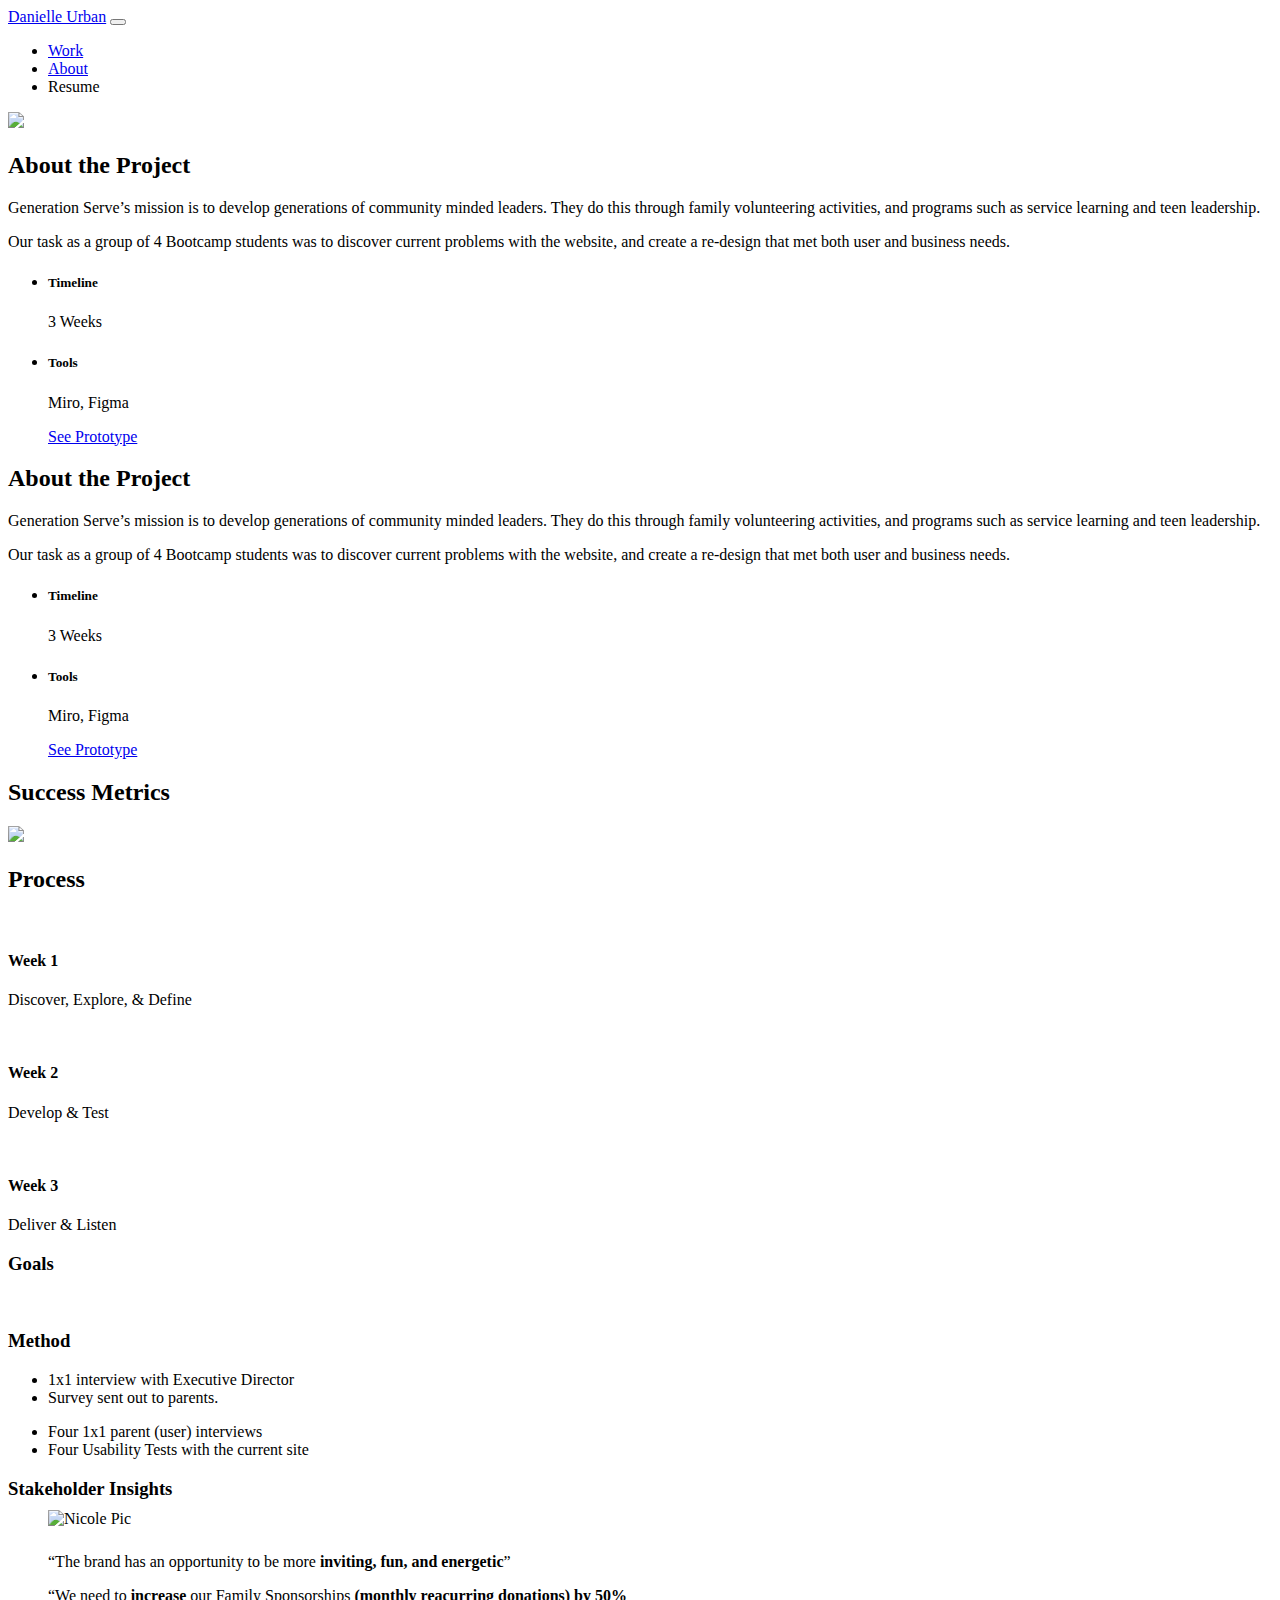
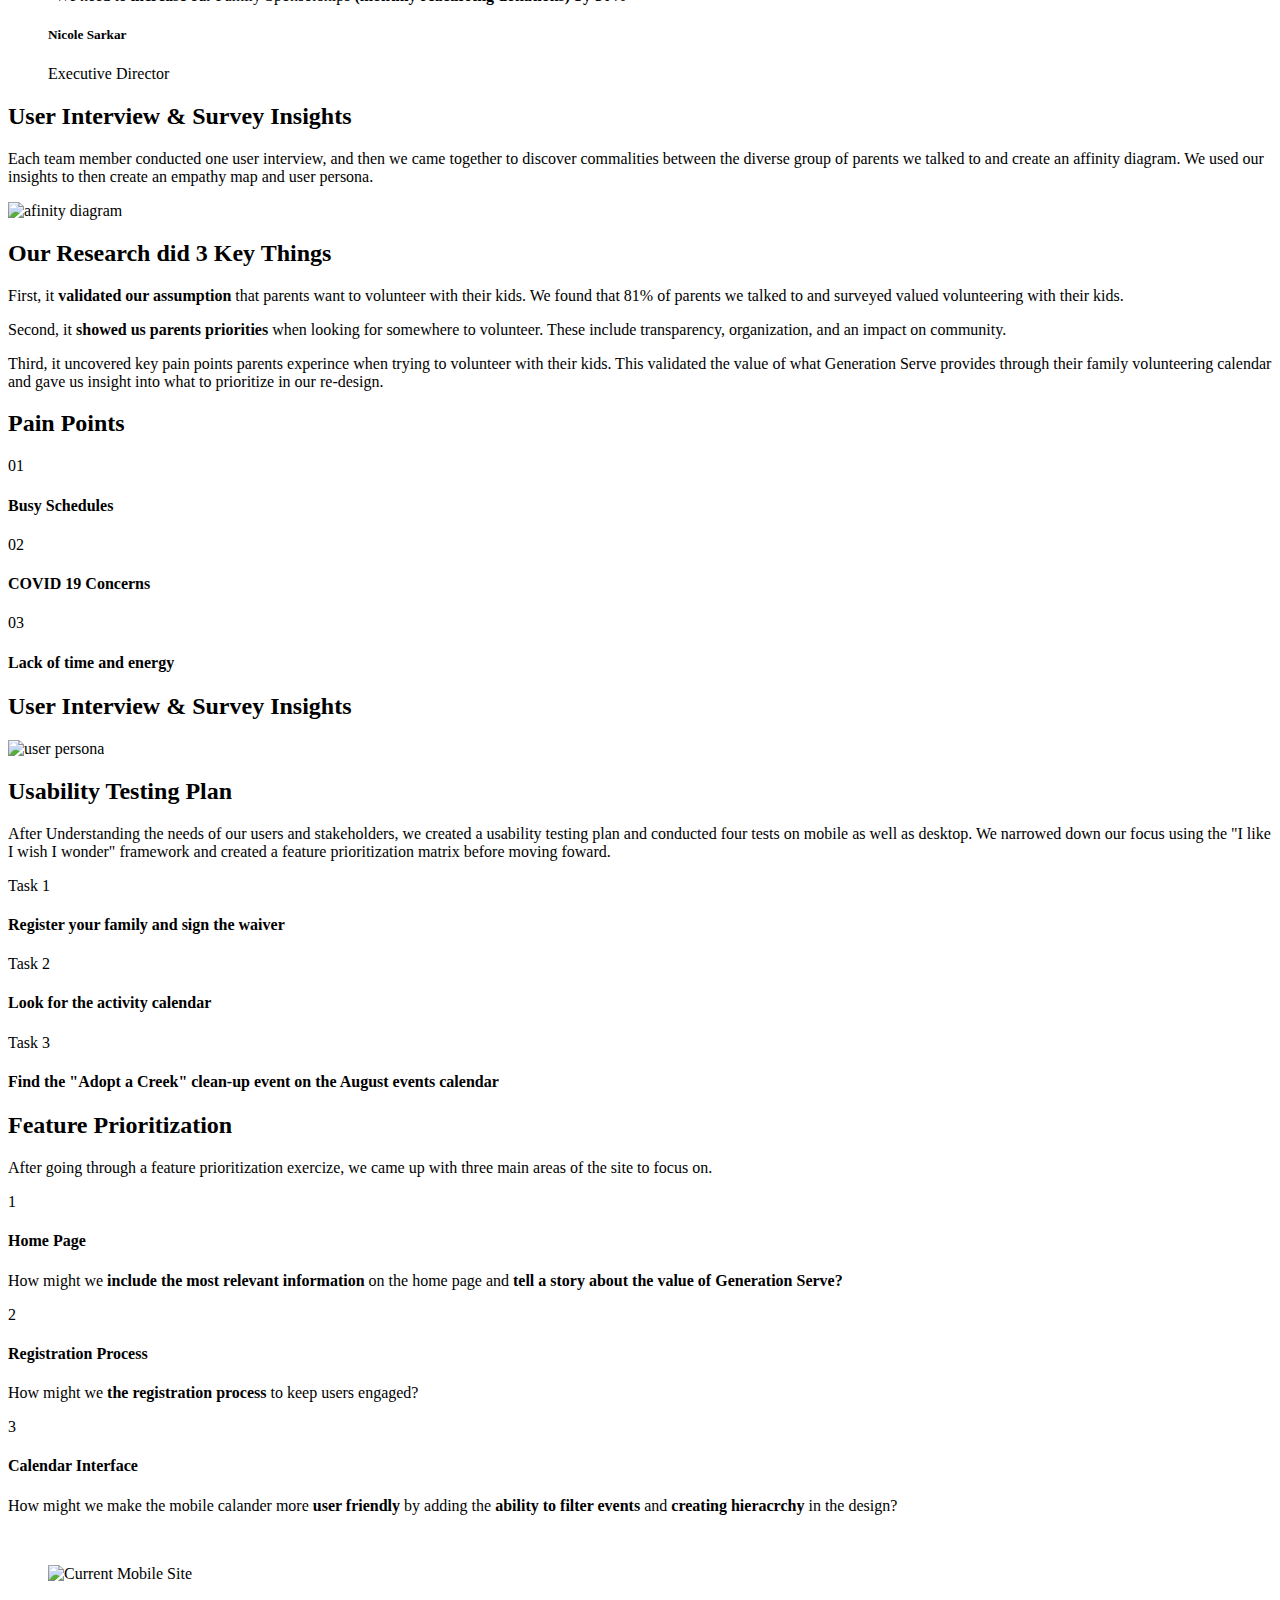
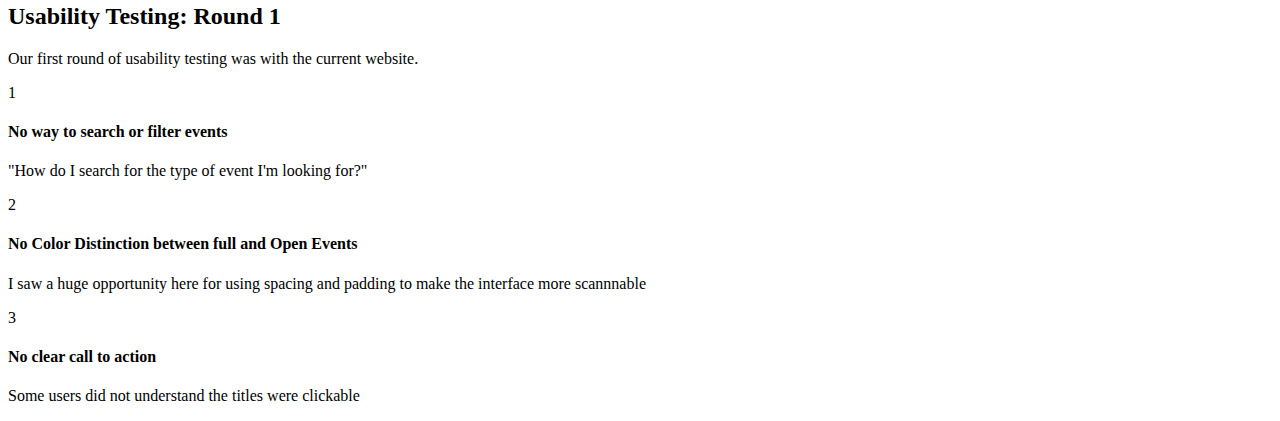
==== generationserve.html @ dbcc9e32 "Add files via upload" ====
<!doctype html>
<html lang="en">
  <head>
    <!-- Required meta tags -->
    <meta charset="utf-8">
    <meta name="viewport" content="width=device-width, initial-scale=1">

    <!-- Bootstrap CSS -->
    <link href="https://cdn.jsdelivr.net/npm/bootstrap@5.1.0/dist/css/bootstrap.min.css" rel="stylesheet" integrity="sha384-KyZXEAg3QhqLMpG8r+8fhAXLRk2vvoC2f3B09zVXn8CA5QIVfZOJ3BCsw2P0p/We" crossorigin="anonymous">
    <link rel="stylesheet" href="https://cdn.jsdelivr.net/npm/bootstrap-icons@1.3.0/font/bootstrap-icons.css">
    <link rel="preconnect" href="https://fonts.googleapis.com">
    <link rel="preconnect" href="https://fonts.gstatic.com" crossorigin>
    <link href="https://fonts.googleapis.com/css2?family=Corben:wght@400;700&family=Karla:ital,wght@0,400;0,700;1,200;1,300;1,400&family=Nunito:wght@400;700;800&display=swap" rel="stylesheet">
    <!--Template CSS-->
    <link rel="stylesheet" href="sandboxtemplate.css"
    <!-- Portfolio CSS -->
    <link rel="stylesheet" href="portfoliostyle.css">
    <script src="https://kit.fontawesome.com/0032ae49f1.js" crossorigin="anonymous"></script>
    
    <title>Danielle Urban</title>
  </head>
  <body>
    <nav class="navbar navbar-expand-md fixed-top navbarportfolio">
        <div class="container-fluid">
          <a class="icon nav-link active navbarname" href="#">Danielle Urban</a>
          <button class="navbar-toggler" type="button" data-bs-toggle="collapse" data-bs-target="#navbarCollapse" aria-controls="navbarCollapse" aria-expanded="false" aria-label="Toggle navigation">
            <span class="navbar-toggler-icon"></span>
          </button>
          <div class="collapse navbar-collapse" id="navbarCollapse">
            <ul class="navbar-nav me-auto mb-5 mb-md-0">
              <li class="nav-item">
                <a class=" icon nav-link active navbartitles" aria-current="page" href="#">Work</a>
              </li>
              <li class="nav-item">
                <a class="icon nav-link active navbartitles"  href="#">About</a>
              </li>
              <li class="nav-item">
                <a class="icon nav-link active navbartitles" aria-current="page">Resume</a>
              </li>
            </ul>
            <form class="d-flex">
            </form>
          </div>
        </div>
      </nav>

      <div class="text-center container pt-14 pt-md-16 pb-13 pb-md-15 col-lg-10">
        <img class="img-fluid" src="./images/GS1.svg">
      </div>
    
      

      <section class="wrapper bg-light wrapper-border">
        <div class="container pt-14 pt-md-16 pb-13 pb-md-15">
          <div class="row">
            <div class="col-lg-10 offset-lg-1">
              <article>
                <h2 class="display-6 mb-4">About the Project</h2>
                <div class="row gx-0">
                  <div class="col-md-9 text-justify">
                    <p>Generation Serve’s mission is to develop generations of community minded leaders. They do this through family volunteering activities, and programs such as service learning and teen leadership. </p>
                    <p>Our task as a group of 4 Bootcamp students was to discover current problems with the website, and create a re-design that met both user and business needs.</p>
                  </div>
                  <!--/column -->
                  <div class="col-md-2 ms-auto">
                    <ul class="list-unstyled">
                      <li>
                        <h5 class="mb-1">Timeline</h5>
                        <p>3 Weeks</p>
                      </li>
                      <li>
                        <h5 class="mb-1">Tools</h5>
                        <p>Miro, Figma</p>
                      </li>
                      <a href="#" class="more hover">See Prototype</a>
                    </ul>
                  </div>

    <section class="wrapper bg-light wrapper-border">
        <div class="container pt-14 pt-md-16 pb-13 pb-md-15">
            <div class="row">
                <article>
                    <h2 class="pageheader display-6 mb-4">About the Project</h2>
                        <div class="row gx-0">
                         <div class="col-md-9 text-justify abouttext">
                            <p>Generation Serve’s mission is to develop generations of community minded leaders. They do this through family volunteering activities, and programs such as service learning and teen leadership. </p>
                            <p>Our task as a group of 4 Bootcamp students was to discover current problems with the website, and create a re-design that met both user and business needs.</p>
                            </div>
                            <!--/column -->
                              <div class="col-md-2 ms-auto">
                                <ul class="list-unstyled">
                                  <li>
                                    <h5 class="mb-1">Timeline</h5>
                                    <p>3 Weeks</p>
                                  </li>
                                  <li>
                                    <h5 class="mb-1">Tools</h5>
                                    <p>Miro, Figma</p>
                                  </li>
                                  <a href="#" class="more hover">See Prototype</a>
                                </ul>
                              </div>
    
    <div class="text-center container pt-14 pt-md-16 pb-13 pb-md-15 col-lg-10">
        <h2 class="pageheader">Success Metrics</h2>
        <img class="img-fluid" src="./images/GS2.svg">
    </div>

    <div class="row text-center">
        <div class="col-lg-9 mx-auto">
            <h2 class="pageheader">Process</h2>
          <div class="row gx-lg-8 gx-xl-12 process-wrapper text-center mt-10">
            <div class="col-md-4"> <img src="img/icons/light-bulb.svg" class="svg-inject icon-svg icon-svg-md text-primary mb-3" alt="">
              <h4 class="mb-1">Week 1</h4>
              <p>Discover, Explore, & Define</p>
            </div>
            <!--/column -->
            <div class="col-md-4"> <img src="img/icons/settings-3.svg" class="svg-inject icon-svg icon-svg-md text-red mb-3" alt="">
              <h4 class="mb-1">Week 2</h4>
              <p>Develop & Test</p>
            </div>
            <!--/column -->
            <div class="col-md-4"> <img src="img/icons/design.svg" class="svg-inject icon-svg icon-svg-md text-leaf mb-3" alt="">
              <h4 class="mb-1">Week 3</h4>
              <p>Deliver & Listen</p>
            </div>
            <!--/column -->
          </div>
          <!--/.row -->
        </div>
        <!-- /column -->
      </div>
    

      <section class="wrapper bg-light wrapper-border">
        <div class="container py-14 py-md-16">
          <div class="row gx-lg-8 gx-xl-12 gy-10 mb-14 mb-md-18 align-items-center">
            <div class="col-lg-6 position-relative">
                <h3 class="display-4 mb-4 nonbold24text">Goals</h3>
              <figure class="rounded mb-0"><img src="./images/GS3.svg" alt=""></figure>
            </div>
            <!--/column -->
            <div class="col-lg-6">
              <h3 class="display-4 mb-4 nonbold24text">Method</h3>
              <div class="row gy-3">
                <div class="col-xl-6">
                  <ul class="icon-list bullet-bg bullet-soft-leaf mb-0">
                    <li><span><i class="uil uil-check"></i></span><span>1x1 interview with Executive Director</span></li>
                    <li class="mt-3"><span><i class="uil uil-check"></i></span><span>Survey sent out to parents.</span></li>
                  </ul>
                </div>
                <!--/column -->
                <div class="col-xl-6">
                  <ul class="icon-list bullet-bg bullet-soft-leaf mb-0">
                    <li><span><i class="uil uil-check"></i></span><span>Four 1x1 parent (user) interviews</span></li>
                    <li class="mt-3"><span><i class="uil uil-check"></i></span><span>Four Usability Tests with the current site</span></li>
                  </ul>
                </div>
                <!--/column -->
              </div>
              <!--/.row -->
            </div>
            <!--/column -->
          </div>
          <!--/.row -->

          <section class="wrapper bg-light wrapper-border">
            <div class="container py-14 py-md-16">
              <div class="row position-relative">
                <h3 class="display-4 mb-4 nonbold24text">Stakeholder Insights</h3>
                <figure class="rounded position-absolute d-none d-lg-block" style="top: 50%; right:0; width: 45%; height: auto; transform: translateY(-50%); z-index:2"><img src="./images/GS4.svg" alt="Nicole Pic"></figure>
                <div class="col-lg-9 text-center">
                  <div class="card bg-soft-blue">
                    <div class="card-body p-md-10 py-xxl-16">
                      <div class="row gx-0">
                        <div class="col-lg-8 ps-xl-10">
                          <blockquote class="border-0 fs-lg mb-0">
                            <p>“The brand has an opportunity to be more <strong>inviting, fun, and energetic</strong>”</p>
                            <p>“We need to <strong>increase</strong> our Family Sponsorships <strong>(monthly reacurring donations) by 50%</strong></p>
                            <div class="blockquote-details justify-content-center text-center">
                              <div class="info p-0">
                                <h5 class="mb-1">Nicole Sarkar</h5>
                                <p class="mb-0">Executive Director</p>
                              </div>
                            </div>
                          </blockquote>
                        </div>
                        <!-- /column -->
                      </div>
                      <!-- /.row -->
                    </div>
                    <!--/.card-body -->
                  </div>
                  <!--/.card -->
                </div>
                <!-- /column -->
              </div>
              <!-- /.row -->
            </div>
            <!-- /.container -->
          </section>

          <section class="wrapper bg-light wrapper-border">
            <div class="container pt-14 pt-md-16 pb-13 pb-md-15">
                <div class="row">
                    <div class="col-lg-10 offset-lg-1">
                    <article>
                        <h2 class="nonbold24text display-10 mb-4">User Interview & Survey Insights</h2>
                            <div class="row gx-0">
                             <div class="col-lg-10 text-justify abouttext">
                                <p>Each team member conducted one user interview, and then we came together to discover commalities between the diverse group of parents we talked to and create an affinity diagram. We used our insights to then create an empathy map and user persona.  </p>
                            <img class="text-center justify-content-center img-fluid" src="./images/GS5.svg" alt="afinity diagram">
                                </div>
                            </div>
                            </article>
                    </div>
                </div>
            </div>
          </section>
    

          <section class="wrapper bg-light wrapper-border">
            <div class="container py-14 py-md-16">
              <div class="row position-relative">
            <div class="row gx-md-8 gx-xl-12 gy-10 align-items-center">
                <!--/column -->
                <div class="col-lg-6">
                    <h2 class="display-6 mb-3 nonbold24text">Our Research did 3 Key Things</h2>
                    <p class="lead abouttext">First, it <strong>validated our assumption</strong> that parents want to volunteer with their kids. We found that 81% of parents we talked to and surveyed valued volunteering with their kids.</p>
                    <p class="abouttext">Second, it <strong>showed us parents priorities</strong> when looking for somewhere to volunteer. These include transparency, organization, and an impact on community.</p>
                    <p class="abouttext mb-6">Third, it uncovered key pain points parents experince when trying to volunteer with their kids. This validated the value of what Generation Serve provides through their family volunteering calendar and gave us insight into what to prioritize in our re-design.</p>
                  </div>
                  <!--/column -->
                <div class="col-lg-6 order-lg-2">
                    <h2 class="nonbold24text">Pain Points</h2>
                  <div class="card me-lg-6">
                    <div class="card-body p-6">
                      <div class="d-flex flex-row">
                        <div>
                          <span class="icon btn btn-circle btn-lg btn-soft-primary disabled me-4"><span class="number">01</span></span>
                        </div>
                        <div>
                          <h4 class="mb-1">Busy Schedules</h4>
                        </div>
                      </div>
                    </div>
                    <!--/.card-body -->
                  </div>
                  <!--/.card -->
                  <div class="card ms-lg-13 mt-6">
                    <div class="card-body p-6">
                      <div class="d-flex flex-row">
                        <div>
                          <span class="icon btn btn-circle btn-lg btn-soft-primary disabled me-4"><span class="number">02</span></span>
                        </div>
                        <div>
                          <h4 class="mb-1">COVID 19 Concerns</h4>
                        </div>
                      </div>
                    </div>
                    <!--/.card-body -->
                  </div>
                  <!--/.card -->
                  <div class="card mx-lg-6 mt-6">
                    <div class="card-body p-6">
                      <div class="d-flex flex-row">
                        <div>
                          <span class="icon btn btn-circle btn-lg btn-soft-primary disabled me-4"><span class="number">03</span></span>
                        </div>
                        <div>
                          <h4 class="mb-1">Lack of time and energy</h4>
                        </div>
                      </div>
                    </div>
                    <!--/.card-body -->
                  </div>
                  <!--/.card -->
                </div>
              </div>
              </div>
            </div>
        </section>


                <section class="wrapper bg-light wrapper-border">
                    <div class="container py-14 py-md-16">
                      <div class="row position-relative">
                        <h2 class="nonbold24text display-10 mb-4">User Interview & Survey Insights</h2>
                         <img class="img-fluid" src="./images/GS6.svg" alt="user persona">
                      </div>
                      </div>
                      </section>

        
        <section class="wrapper bg-light wrapper-border">
        <div class="container py-14 py-md-16">
            <div class="row position-relative">
              <div class="row gx-md-8 gx-xl-12 gy-10 align-items-center">
                   <!--/column -->
                <div class="col-lg-5">
                    <h2 class="display-6 mb-3 nonbold24text">Usability Testing Plan </h2>
                    <p class="lead fs-lg pe-lg-5">After Understanding the needs of our users and stakeholders, we created a usability testing plan and conducted four tests on mobile as well as desktop. We narrowed down our focus using the "I like I wish I wonder" framework and created a feature prioritization matrix before moving foward.</p>
                  </div>
                  <!--/column -->
                <div class="col-lg-7 order-lg-2">
                  <div class="card me-lg-6">
                    <div class="card-body p-6">
                      <div class="d-flex flex-row">
                        <div>
                          <span class="icon btn btn-circle btn-lg btn-soft-primary disabled me-4"><span class="number">Task 1</span></span>
                        </div>
                        <div>
                          <h4 class="mb-1">Register your family and sign the waiver </h4>
                        </div>
                      </div>
                    </div>
                    <!--/.card-body -->
                  </div>
                  <!--/.card -->
                  <div class="card ms-lg-13 mt-6">
                    <div class="card-body p-6">
                      <div class="d-flex flex-row">
                        <div>
                          <span class="icon btn btn-circle btn-lg btn-soft-primary disabled me-4"><span class="number">Task 2</span></span>
                        </div>
                        <div>
                          <h4 class="mb-1">Look for the activity calendar</h4>
                        </div>
                      </div>
                    </div>
                    <!--/.card-body -->
                  </div>
                  <!--/.card -->
                  <div class="card mx-lg-6 mt-6">
                    <div class="card-body p-6">
                      <div class="d-flex flex-row">
                        <div>
                          <span class="icon btn btn-circle btn-lg btn-soft-primary disabled me-4"><span class="number">Task 3</span></span>
                        </div>
                        <div>
                          <h4 class="mb-1">Find the "Adopt a Creek" clean-up event on the August events calendar</h4>
                        </div>
                      </div>
                    </div>
                    <!--/.card-body -->
                  </div>
                  <!--/.card -->
                </div>
              </div> 
            </div>
        </div>
        </section> 


    <section class="row gy-10 gy-sm-13 gx-lg-3 align-items-center">
            <!--/column -->
            <div class="col-lg-7 col-xl-6">
              <h2 class="h1 mb-3 nonbold24text">Feature Prioritization</h2>
              <p class="lead fs-lg mb-6 abouttext">After going through a feature prioritization exercize, we came up with three main areas of the site to focus on. </p>
              <div class="d-flex flex-row mb-6">
                <div>
                  <span class="icon btn btn-circle btn-primary disabled me-5"><span class="number fs-18">1</span></span>
                </div>
                <div>
                  <h4 class="mb-1">Home Page</h4>
                  <p class="mb-0 abouttext">How might we <strong>include the most relevant information</strong> on the home page and <strong>tell a story about the value of Generation Serve?</strong></p>
                </div>
              </div>
              <div class="d-flex flex-row mb-6">
                <div>
                  <span class="icon btn btn-circle btn-primary disabled me-5"><span class="number fs-18">2</span></span>
                </div>
                <div>
                  <h4 class="mb-1">Registration Process</h4>
                  <p class="mb-0 abouttext">How might we <strong>the registration process</strong> to keep users engaged?</p>
                </div>
              </div>
              <div class="d-flex flex-row">
                <div>
                  <span class="icon btn btn-circle btn-primary disabled me-5"><span class="number fs-18">3</span></span>
                </div>
                <div>
                  <h4 class="mb-1">Calendar Interface</h4>
                  <p class="mb-0 abouttext">How might we make the mobile calander more <strong>user friendly</strong> by adding the <strong>ability to filter events</strong> and <strong>creating hieracrchy</strong> in the design? </p>
                </div>
              </div>
            </div>
            <!--/column -->
            <div class="col-md-8 col-lg-6 position-relative">
                <figure class="rounded"><img src="./images/GS7.svg" alt=""></figure>
              </div>
          </div>
          </section>


          <section class="wrapper bg-light wrapper-border">
            <div class="container pt-9 pt-lg-11 pb-14 pb-lg-6"></div>
              <div class="row align-items-center">
                <div class="col-md-5">
                  <figure><img src="./images/GS8.svg" alt="Current Mobile Site"></figure>
                </div>
                <!-- /column -->
                <div class="col-md-7">
                    <h2 class="h1 mb-3 nonbold24text">Usability Testing: Round 1</h2>
                    <p class="lead fs-lg mb-6 abouttext">Our first round of usability testing was with the current website.</p>
                  <div class="order-lg-2">
                    <div class="card">
                      <div class="card-body p-2">
                        <div class="d-flex flex-row">
                          <div>
                            <span class="icon btn btn-circle btn-lg btn-soft-primary disabled me-4"><span class="number">1</span></span>
                          </div>
                          <div>
                            <h4 class="mb-1">No way to search or filter events </h4>
                            <p class="mb-0">"How do I search for the type of event I'm looking for?"</p>
                          </div>
                        </div>
                      </div>
                      <!--/.card-body -->
                    </div>
                    <div class="card mt-6">
                        <div class="card-body p-2">
                          <div class="d-flex flex-row">
                            <div>
                              <span class="icon btn btn-circle btn-lg btn-soft-primary disabled me-4"><span class="number">2</span></span>
                            </div>
                            <div>
                              <h4 class="mb-1">No Color Distinction between full and Open Events</h4>
                              <p class="mb-0">I saw a huge opportunity here for using spacing and padding to make the interface more scannnable</p>
                            </div>
                          </div>
                        </div>
                        <!--/.card-body -->
                      </div>
                      <!--/.card -->
                      <div class="card mt-6">
                        <div class="card-body p-2">
                          <div class="d-flex flex-row">
                            <div>
                              <span class="icon btn btn-circle btn-lg btn-soft-primary disabled me-4"><span class="number">3</span></span>
                            </div>
                            <div>
                              <h4 class="mb-1">No clear call to action</h4>
                              <p class="mb-0">Some users did not understand the titles were clickable</p>
                            </div>
                          </div>
                        </div>
                        <!--/.card-body -->
                      </div>
                      <!--/.card -->
                    </div>

                  <!--/.row -->
                </div>
                <!-- /column -->
              </div>
              <!-- /.row -->
            </div>
            <!-- /.container -->
          </section>

    
    



                        

    <!-- Optional JavaScript; choose one of the two! -->

    <!-- Option 1: Bootstrap Bundle with Popper -->
    <script src="https://cdn.jsdelivr.net/npm/bootstrap@5.1.0/dist/js/bootstrap.bundle.min.js" integrity="sha384-U1DAWAznBHeqEIlVSCgzq+c9gqGAJn5c/t99JyeKa9xxaYpSvHU5awsuZVVFIhvj" crossorigin="anonymous"></script>

    <!-- Option 2: Separate Popper and Bootstrap JS -->
    <!--
    <script src="https://cdn.jsdelivr.net/npm/@popperjs/core@2.9.3/dist/umd/popper.min.js" integrity="sha384-eMNCOe7tC1doHpGoWe/6oMVemdAVTMs2xqW4mwXrXsW0L84Iytr2wi5v2QjrP/xp" crossorigin="anonymous"></script>
    <script src="https://cdn.jsdelivr.net/npm/bootstrap@5.1.0/dist/js/bootstrap.min.js" integrity="sha384-cn7l7gDp0eyniUwwAZgrzD06kc/tftFf19TOAs2zVinnD/C7E91j9yyk5//jjpt/" crossorigin="anonymous"></script>
    -->
  </body>
</html>
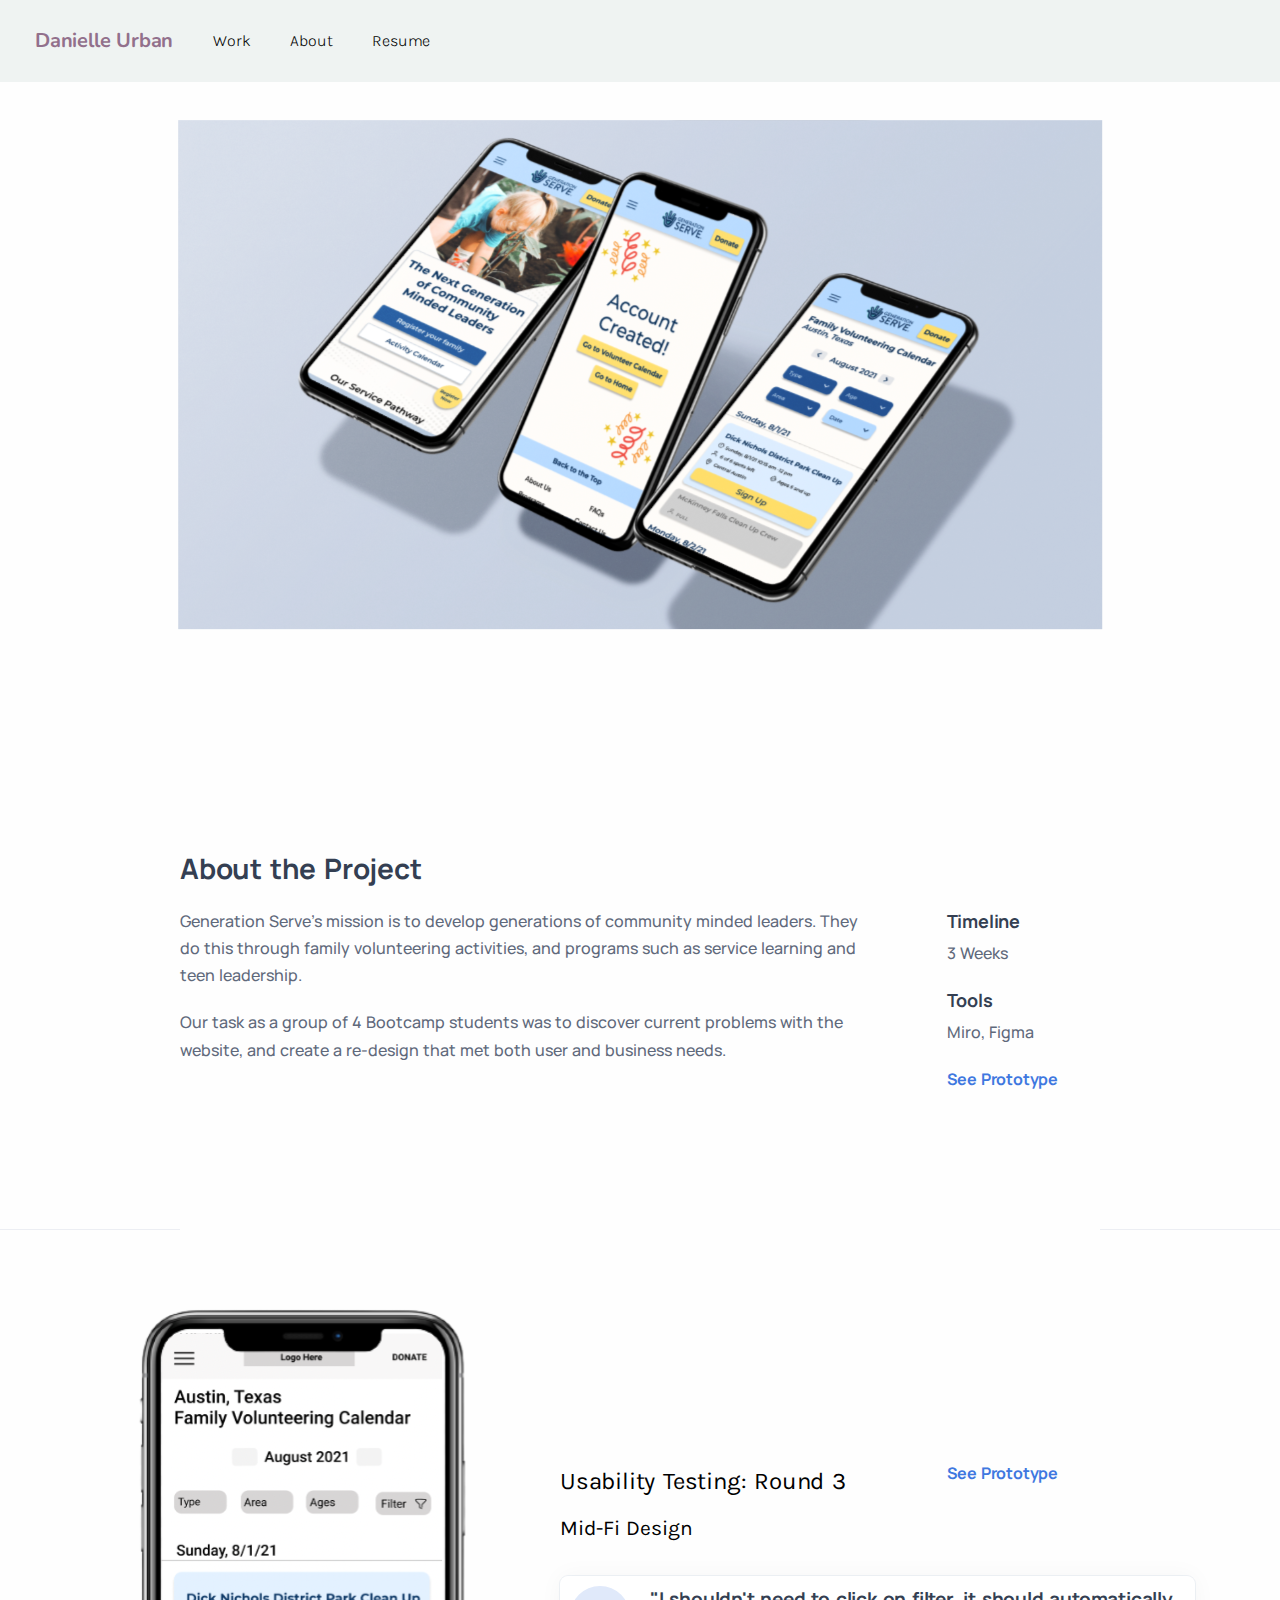
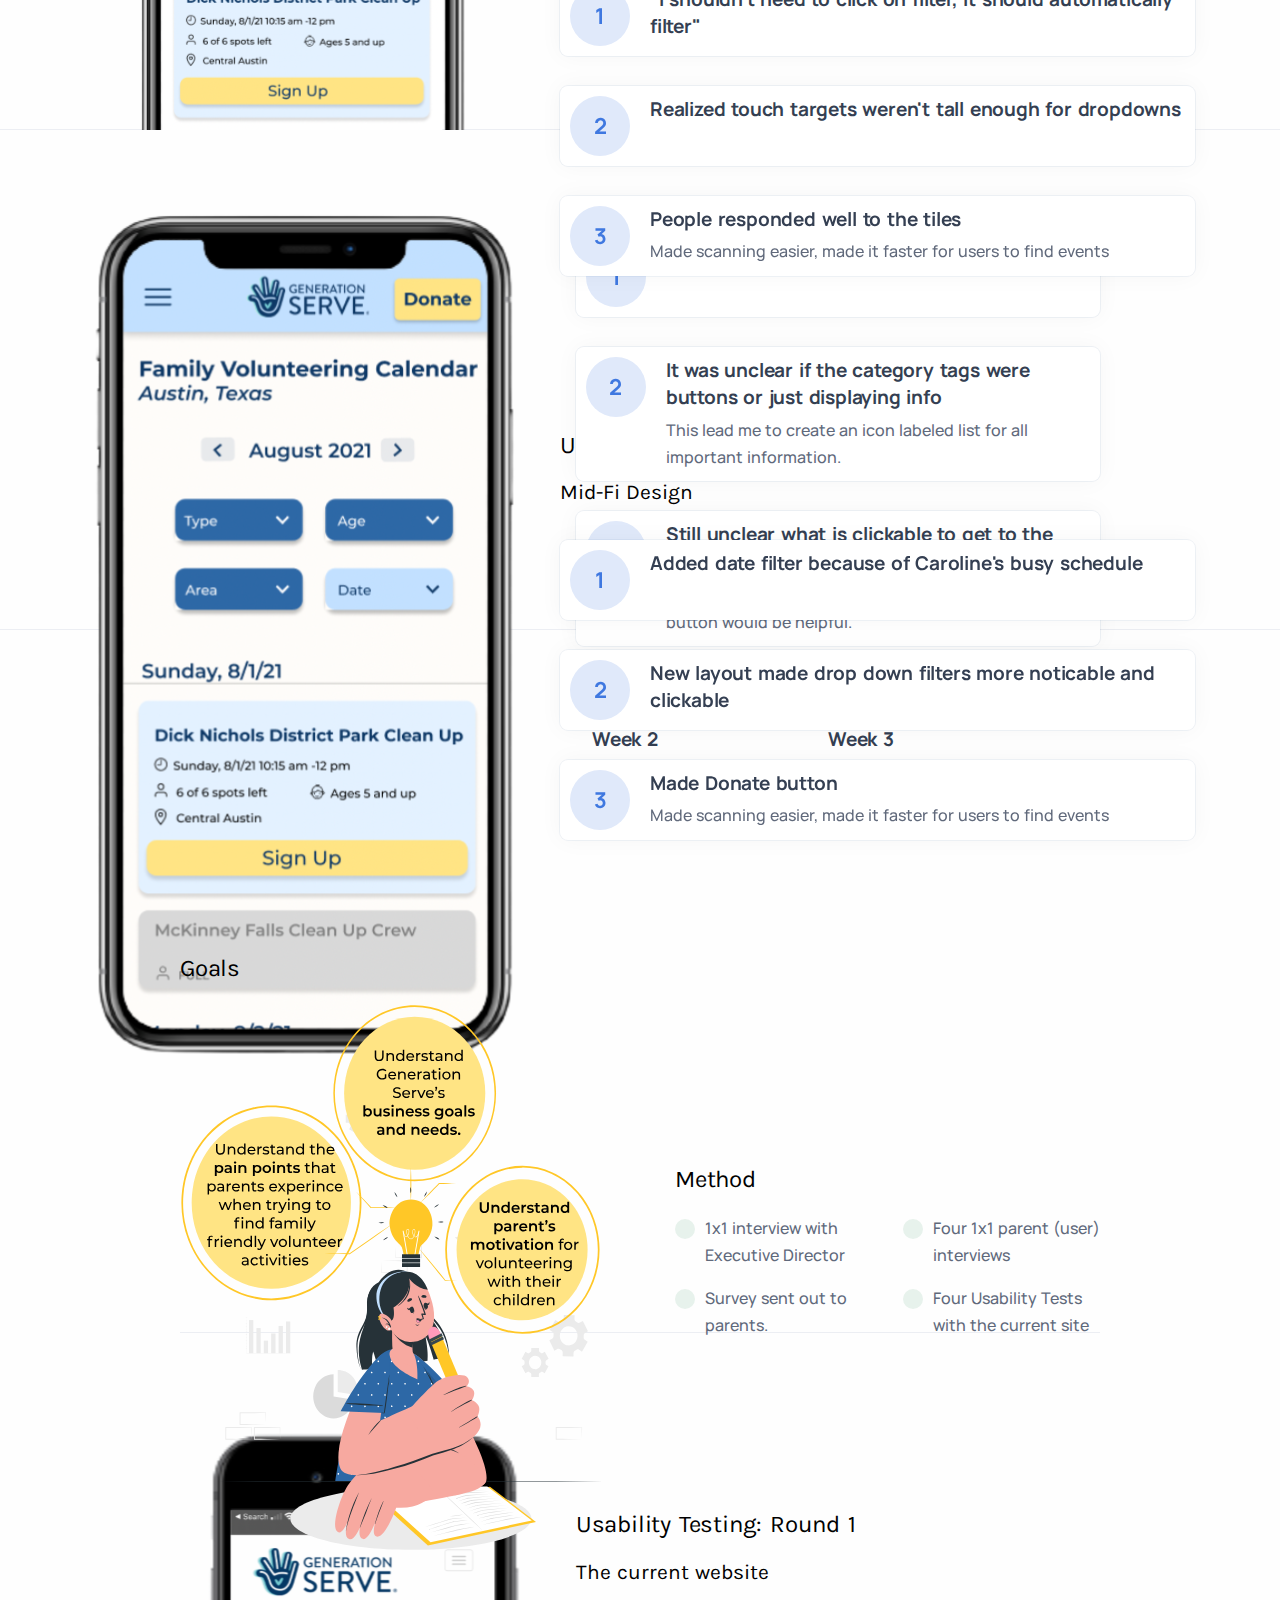
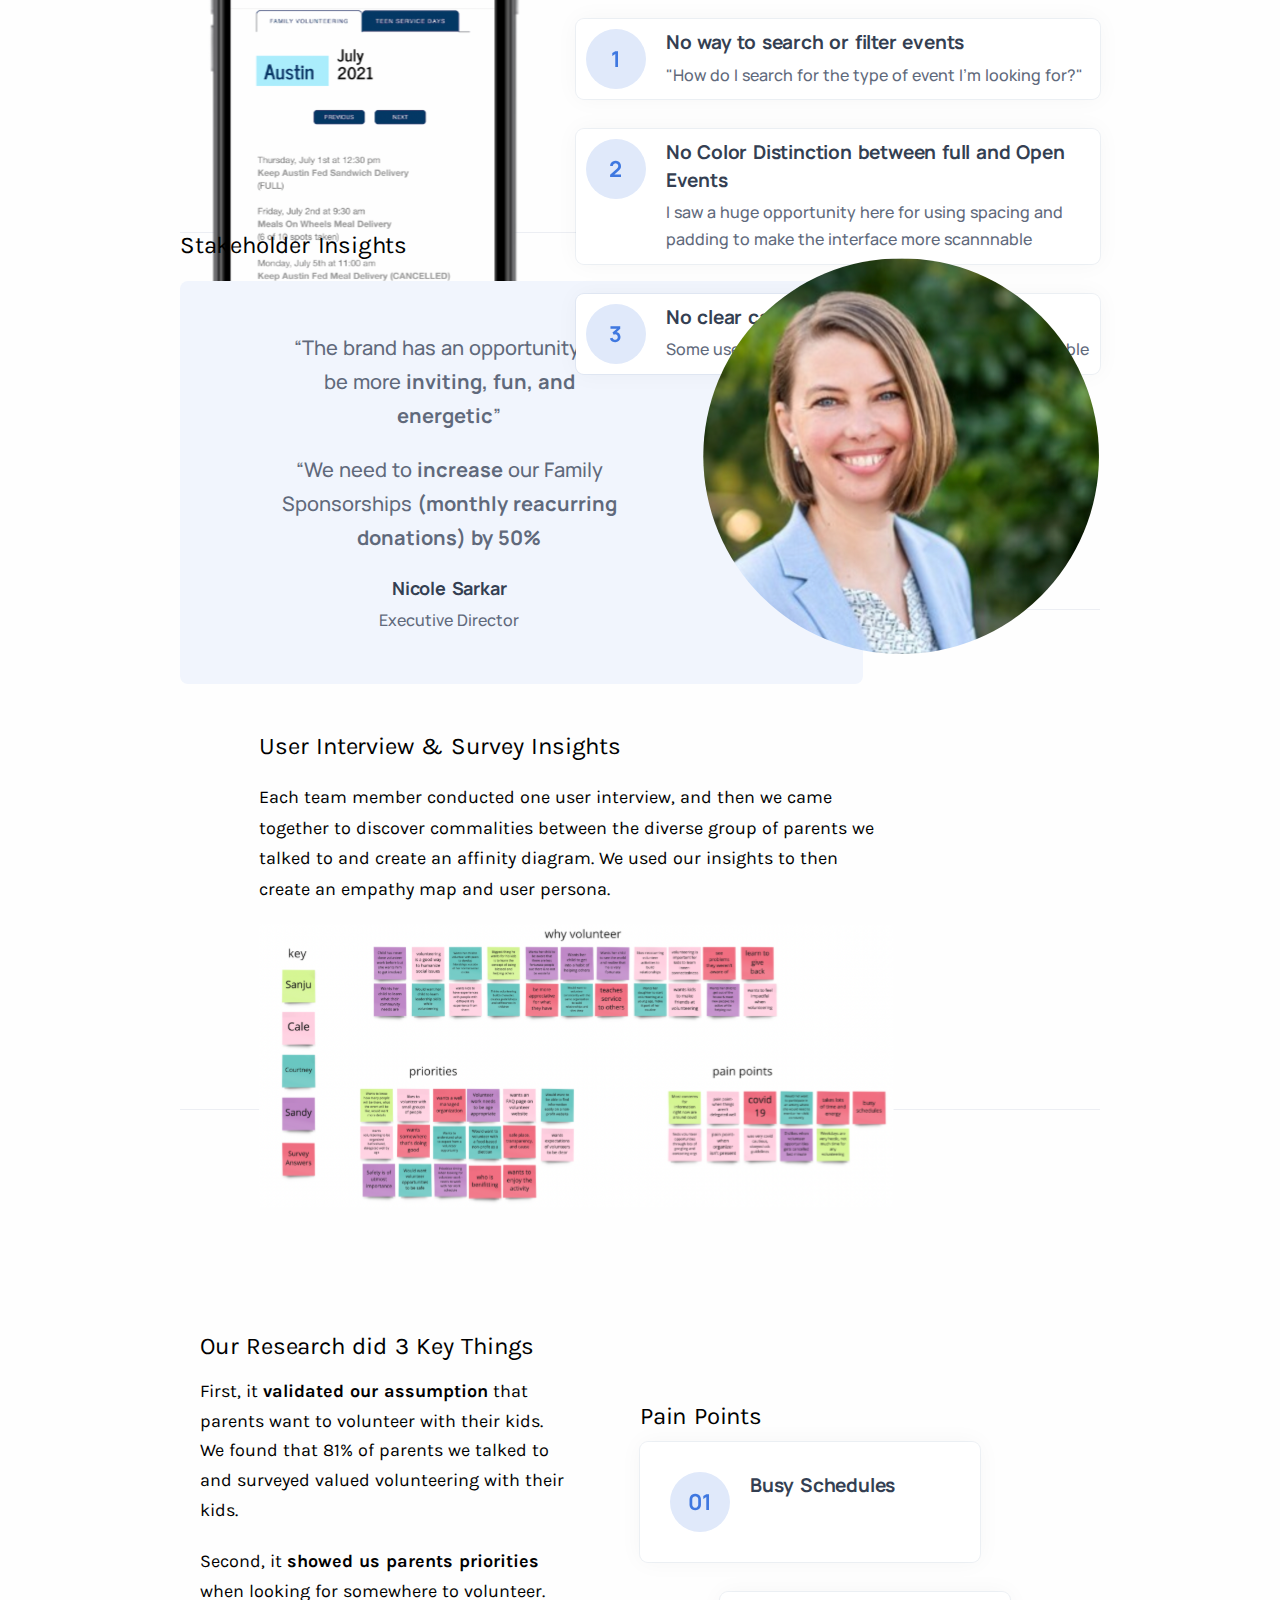
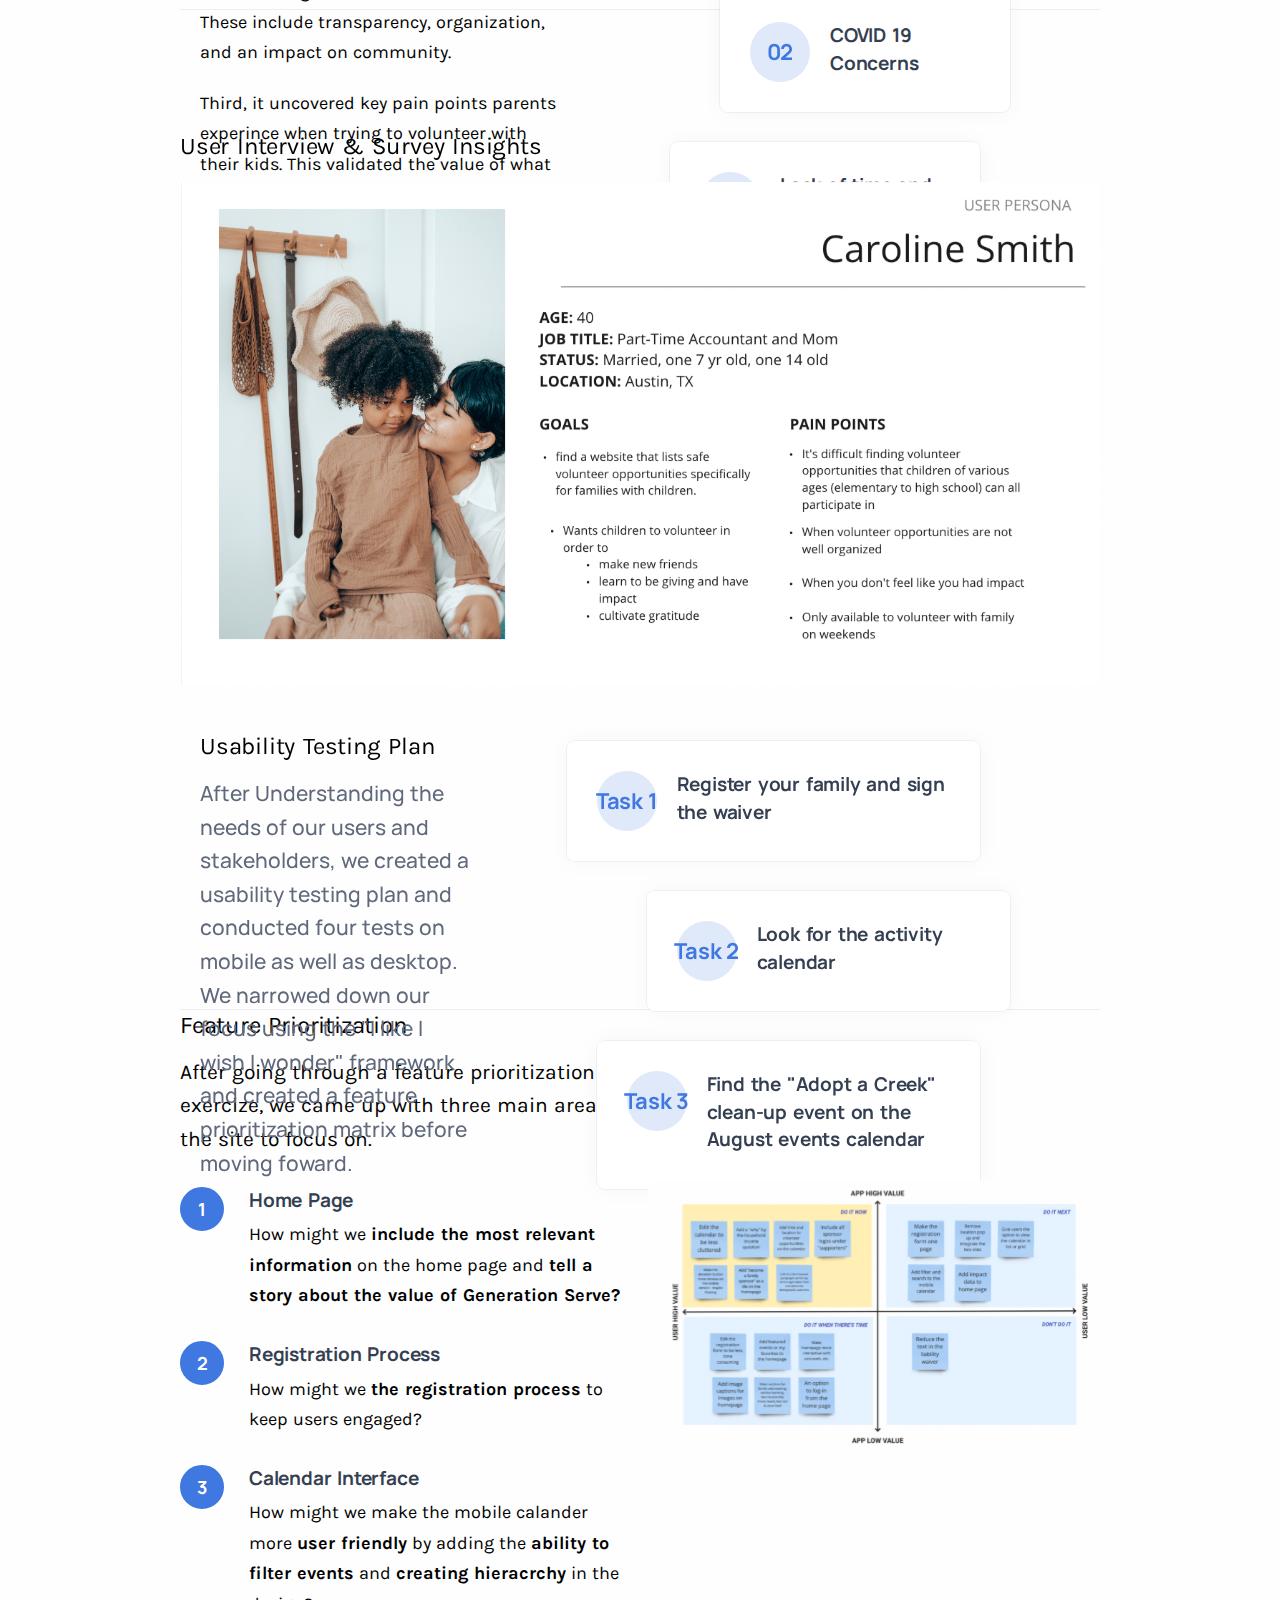
==== commit c3bb2793: "Add files via upload" ====
--- a/generationserve.html
+++ b/generationserve.html
@@ -351,6 +351,7 @@
         </div>
         </section> 
 
+<!--Feature Prioritization-->
 
     <section class="row gy-10 gy-sm-13 gx-lg-3 align-items-center">
             <!--/column -->
@@ -392,9 +393,10 @@
           </div>
           </section>
 
+<!--Usability Testing Round 1-->
 
           <section class="wrapper bg-light wrapper-border">
-            <div class="container pt-9 pt-lg-11 pb-14 pb-lg-6"></div>
+            <div class="container pt-9 pt-lg-11 pb-14 pb-lg-6">
               <div class="row align-items-center">
                 <div class="col-md-5">
                   <figure><img src="./images/GS8.svg" alt="Current Mobile Site"></figure>
@@ -402,7 +404,7 @@
                 <!-- /column -->
                 <div class="col-md-7">
                     <h2 class="h1 mb-3 nonbold24text">Usability Testing: Round 1</h2>
-                    <p class="lead fs-lg mb-6 abouttext">Our first round of usability testing was with the current website.</p>
+                    <p class="lead fs-lg mb-6 abouttext">The current website</p>
                   <div class="order-lg-2">
                     <div class="card">
                       <div class="card-body p-2">
@@ -456,15 +458,219 @@
               </div>
               <!-- /.row -->
             </div>
+        </div>
             <!-- /.container -->
           </section>
 
+<!--Usability Testing Round 2 -->
+
+          <section class="wrapper bg-light wrapper-border">
+            <div class="container pt-9 pt-lg-11 pb-14 pb-lg-6">
+              <div class="row align-items-center">
+                <div class="col-md-5">
+                  <figure><img src="./images/GS9.svg" alt="Current Mobile Site"></figure>
+                </div>
+                <!-- /column -->
+                <div class="col-md-7">
+                    <h2 class="h1 mb-3 nonbold24text">Usability Testing: Round 2</h2>
+                    <p class="lead fs-lg mb-6 abouttext">My initial sketched ideas.</p>
+                  <div class="order-lg-2">
+                    <div class="card">
+                      <div class="card-body p-2">
+                        <div class="d-flex flex-row">
+                          <div>
+                            <span class="icon btn btn-circle btn-lg btn-soft-primary disabled me-4"><span class="number">1</span></span>
+                          </div>
+                          <div>
+                            <h4 class="mb-1">Users liked that the date was more prominant</h4>
+                            <p class="mb-0"></p>
+                          </div>
+                        </div>
+                      </div>
+                      <!--/.card-body -->
+                    </div>
+                    <div class="card mt-6">
+                        <div class="card-body p-2">
+                          <div class="d-flex flex-row">
+                            <div>
+                              <span class="icon btn btn-circle btn-lg btn-soft-primary disabled me-4"><span class="number">2</span></span>
+                            </div>
+                            <div>
+                              <h4 class="mb-1">It was unclear if the category tags were buttons or just displaying info</h4>
+                              <p class="mb-0">This lead me to create an icon labeled list for all important information.</p>
+                            </div>
+                          </div>
+                        </div>
+                        <!--/.card-body -->
+                      </div>
+                      <!--/.card -->
+                      <div class="card mt-6">
+                        <div class="card-body p-2">
+                          <div class="d-flex flex-row">
+                            <div>
+                              <span class="icon btn btn-circle btn-lg btn-soft-primary disabled me-4"><span class="number">3</span></span>
+                            </div>
+                            <div>
+                              <h4 class="mb-1">Still unclear what is clickable to get to the event</h4>
+                              <p class="mb-0">After testing at this stage I realized that a sign up button would be helpful.</p>
+                            </div>
+                          </div>
+                        </div>
+                        <!--/.card-body -->
+                      </div>
+                      <!--/.card -->
+                    </div>
+
+                  <!--/.row -->
+                </div>
+                <!-- /column -->
+              </div>
+              <!-- /.row -->
+            </div>
+            <!-- /.container -->
+        </div>
+          </section>
+
+
+<!--Usability Testing Round 3-->
+
+<section class="wrapper bg-light wrapper-border">
+    <div class="container pt-9 pt-lg-11 pb-14 pb-lg-6">
+      <div class="row align-items-center">
+        <div class="col-md-5">
+          <figure><img src="./images/GS10.svg" alt="Current Mobile Site"></figure>
+        </div>
+        <!-- /column -->
+        <div class="col-md-7">
+            <h2 class="h1 mb-3 nonbold24text">Usability Testing: Round 3</h2>
+            <p class="lead fs-lg mb-6 abouttext">Mid-Fi Design</p>
+          <div class="order-lg-2">
+            <div class="card">
+              <div class="card-body p-2">
+                <div class="d-flex flex-row">
+                  <div>
+                    <span class="icon btn btn-circle btn-lg btn-soft-primary disabled me-4"><span class="number">1</span></span>
+                  </div>
+                  <div>
+                    <h4 class="mb-1">"I shouldn't need to click on filter, it should automatically filter"</h4>
+                    <p class="mb-0"></p>
+                  </div>
+                </div>
+              </div>
+              <!--/.card-body -->
+            </div>
+            <div class="card mt-6">
+                <div class="card-body p-2">
+                  <div class="d-flex flex-row">
+                    <div>
+                      <span class="icon btn btn-circle btn-lg btn-soft-primary disabled me-4"><span class="number">2</span></span>
+                    </div>
+                    <div>
+                      <h4 class="mb-1">Realized touch targets weren't tall enough for dropdowns</h4>
+                      <p class="mb-0"></p>
+                    </div>
+                  </div>
+                </div>
+                <!--/.card-body -->
+              </div>
+              <!--/.card -->
+              <div class="card mt-6">
+                <div class="card-body p-2">
+                  <div class="d-flex flex-row">
+                    <div>
+                      <span class="icon btn btn-circle btn-lg btn-soft-primary disabled me-4"><span class="number">3</span></span>
+                    </div>
+                    <div>
+                      <h4 class="mb-1">People responded well to the tiles</h4>
+                      <p class="mb-0">Made scanning easier, made it faster for users to find events</p>
+                    </div>
+                  </div>
+                </div>
+                <!--/.card-body -->
+              </div>
+              <!--/.card -->
+            </div>
+          <!--/.row -->
+        </div>
+        <!-- /column -->
+      </div>
+      <!-- /.row -->
+    </div>
+    <!-- /.container -->
+</div>
+</section>
+
+<!--Usability Testing Round 4-->
+
+<section class="wrapper bg-light wrapper-border">
+    <div class="container pt-9 pt-lg-11 pb-14 pb-lg-6">
+      <div class="row align-items-center">
+        <div class="col-md-5">
+          <figure><img src="./images/GS11.svg" alt="Current Mobile Site"></figure>
+        </div>
+        <!-- /column -->
+        <div class="col-md-7">
+            <h2 class="h1 mb-3 nonbold24text">Usability Testing: Round 4</h2>
+            <p class="lead fs-lg mb-6 abouttext">Mid-Fi Design</p>
+          <div class="order-lg-2">
+            <div class="card">
+              <div class="card-body p-2">
+                <div class="d-flex flex-row">
+                  <div>
+                    <span class="icon btn btn-circle btn-lg btn-soft-primary disabled me-4"><span class="number">1</span></span>
+                  </div>
+                  <div>
+                    <h4 class="mb-1">Added date filter because of Caroline's busy schedule</h4>
+                    <p class="mb-0"></p>
+                  </div>
+                </div>
+              </div>
+              <!--/.card-body -->
+            </div>
+            <div class="card mt-6">
+                <div class="card-body p-2">
+                  <div class="d-flex flex-row">
+                    <div>
+                      <span class="icon btn btn-circle btn-lg btn-soft-primary disabled me-4"><span class="number">2</span></span>
+                    </div>
+                    <div>
+                      <h4 class="mb-1">New layout made drop down filters more noticable and clickable</h4>
+                      <p class="mb-0"></p>
+                    </div>
+                  </div>
+                </div>
+                <!--/.card-body -->
+              </div>
+              <!--/.card -->
+              <div class="card mt-6">
+                <div class="card-body p-2">
+                  <div class="d-flex flex-row">
+                    <div>
+                      <span class="icon btn btn-circle btn-lg btn-soft-primary disabled me-4"><span class="number">3</span></span>
+                    </div>
+                    <div>
+                      <h4 class="mb-1">Made Donate button </h4>
+                      <p class="mb-0">Made scanning easier, made it faster for users to find events</p>
+                    </div>
+                  </div>
+                </div>
+                <!--/.card-body -->
+              </div>
+              <!--/.card -->
+            </div>
+          <!--/.row -->
+        </div>
+        <!-- /column -->
+      </div>
+      <!-- /.row -->
+    </div>
+    <!-- /.container -->
+</div>
+</section>
+
+
     
-    
-
-
-
-                        
+                    
 
     <!-- Optional JavaScript; choose one of the two! -->
 
--- a/sandboxtemplate.css
+++ b/sandboxtemplate.css
@@ -0,0 +1,30895 @@
+@charset "UTF-8"; /*!
+Theme Name: Sandbox - Modern & Multipurpose Bootstrap 5 Template
+Theme URI:	https://sandbox.elemisthemes.com/start.html
+Version:	1.1.2
+Author:		elemis
+*/
+@import url(https://fonts.googleapis.com/css2?family=Manrope:wght@400;500;700);
+:root {
+    --bs-blue: #3f78e0;
+    --bs-purple: #747ed1;
+    --bs-violet: #a07cc5;
+    --bs-pink: #d16b86;
+    --bs-red: #e2626b;
+    --bs-orange: #f78b77;
+    --bs-yellow: #fab758;
+    --bs-green: #6bbea3;
+    --bs-leaf: #7cb798;
+    --bs-aqua: #54a8c7;
+    --bs-navy: #343f52;
+    --bs-ash: #9499a3;
+    --bs-white: #fff;
+    --bs-light: #fefefe;
+    --bs-gray: #f6f7f9;
+    --bs-dark: #262b32;
+    --bs-primary: #3f78e0;
+    --bs-secondary: #aab0bc;
+    --bs-success: #6bbea3;
+    --bs-info: #54a8c7;
+    --bs-warning: #fab758;
+    --bs-danger: #e2626b;
+    --bs-font-sans-serif: "Manrope", sans-serif;
+    --bs-font-monospace: SFMono-Regular, Menlo, Monaco, Consolas, "Liberation Mono", "Courier New", monospace;
+    --bs-gradient: linear-gradient(to right, #fab758, #f78b77, #e2626b);
+}
+*,
+::after,
+::before {
+    box-sizing: border-box;
+}
+:root {
+    font-size: 20px;
+}
+body {
+    margin: 0;
+    font-family: var(--bs-font-sans-serif);
+    font-size: 0.8rem;
+    font-weight: 500;
+    line-height: 1.7;
+    color: #60697b;
+    background-color: #fefefe;
+    -webkit-text-size-adjust: 100%;
+    -webkit-tap-highlight-color: transparent;
+}
+hr {
+    margin: 4.5rem 0;
+    color: rgba(164, 174, 198, 0.2);
+    background-color: currentColor;
+    border: 0;
+    opacity: 1;
+}
+hr:not([size]) {
+    height: 1px;
+}
+.h1,
+.h2,
+.h3,
+.h4,
+.h5,
+.h6,
+h1,
+h2,
+h3,
+h4,
+h5,
+h6 {
+    margin-top: 0;
+    margin-bottom: 0.5rem;
+    font-weight: 700;
+    line-height: 1.2;
+    color: #343f52;
+}
+.h1,
+h1 {
+    font-size: calc(1.27rem + 0.24vw);
+}
+@media (min-width: 1200px) {
+    .h1,
+    h1 {
+        font-size: 1.45rem;
+    }
+}
+.h2,
+h2 {
+    font-size: calc(1.255rem + 0.06vw);
+}
+@media (min-width: 1200px) {
+    .h2,
+    h2 {
+        font-size: 1.3rem;
+    }
+}
+.h3,
+h3 {
+    font-size: 1.1rem;
+}
+.h4,
+h4 {
+    font-size: 0.95rem;
+}
+.h5,
+h5 {
+    font-size: 0.9rem;
+}
+.h6,
+h6 {
+    font-size: 0.85rem;
+}
+p {
+    margin-top: 0;
+    margin-bottom: 1rem;
+}
+abbr[data-bs-original-title],
+abbr[title] {
+    -webkit-text-decoration: underline dotted;
+    text-decoration: underline dotted;
+    cursor: help;
+    -webkit-text-decoration-skip-ink: none;
+    text-decoration-skip-ink: none;
+}
+address {
+    margin-bottom: 1rem;
+    font-style: normal;
+    line-height: inherit;
+}
+ol,
+ul {
+    padding-left: 2rem;
+}
+dl,
+ol,
+ul {
+    margin-top: 0;
+    margin-bottom: 1rem;
+}
+ol ol,
+ol ul,
+ul ol,
+ul ul {
+    margin-bottom: 0;
+}
+dt {
+    font-weight: 700;
+}
+dd {
+    margin-bottom: 0.5rem;
+    margin-left: 0;
+}
+blockquote {
+    margin: 0 0 1rem;
+}
+b,
+strong {
+    font-weight: bolder;
+}
+.small,
+small {
+    font-size: 0.6rem;
+}
+.mark,
+mark {
+    padding: 0.2em;
+    background-color: #fcf8e3;
+}
+sub,
+sup {
+    position: relative;
+    font-size: 0.75em;
+    line-height: 0;
+    vertical-align: baseline;
+}
+sub {
+    bottom: -0.25em;
+}
+sup {
+    top: -0.5em;
+}
+a {
+    color: #3f78e0;
+    text-decoration: none;
+}
+a:hover {
+    color: #3f78e0;
+}
+a:not([href]):not([class]),
+a:not([href]):not([class]):hover {
+    color: inherit;
+    text-decoration: none;
+}
+code,
+kbd,
+pre,
+samp {
+    font-family: var(--bs-font-monospace);
+    font-size: 1em;
+    direction: ltr;
+    unicode-bidi: bidi-override;
+}
+pre {
+    display: block;
+    margin-top: 0;
+    margin-bottom: 1rem;
+    overflow: auto;
+    font-size: 0.7rem;
+}
+pre code {
+    font-size: inherit;
+    color: inherit;
+    word-break: normal;
+}
+code {
+    font-size: 0.7rem;
+    color: #d63384;
+    word-wrap: break-word;
+}
+a > code {
+    color: inherit;
+}
+kbd {
+    padding: 0.2rem 0.4rem;
+    font-size: 0.875em;
+    color: #fff;
+    background-color: #212529;
+    border-radius: 0.4rem;
+}
+kbd kbd {
+    padding: 0;
+    font-size: 1em;
+    font-weight: 700;
+}
+figure {
+    margin: 0 0 1rem;
+}
+img,
+svg {
+    vertical-align: middle;
+}
+table {
+    caption-side: bottom;
+    border-collapse: collapse;
+}
+caption {
+    padding-top: 0.5rem;
+    padding-bottom: 0.5rem;
+    color: #6c757d;
+    text-align: left;
+}
+th {
+    text-align: inherit;
+    text-align: -webkit-match-parent;
+}
+tbody,
+td,
+tfoot,
+th,
+thead,
+tr {
+    border-color: inherit;
+    border-style: solid;
+    border-width: 0;
+}
+label {
+    display: inline-block;
+}
+button {
+    border-radius: 0;
+}
+button:focus:not(:focus-visible) {
+    outline: 0;
+}
+button,
+input,
+optgroup,
+select,
+textarea {
+    margin: 0;
+    font-family: inherit;
+    font-size: inherit;
+    line-height: inherit;
+}
+button,
+select {
+    text-transform: none;
+}
+[role="button"] {
+    cursor: pointer;
+}
+select {
+    word-wrap: normal;
+}
+select:disabled {
+    opacity: 1;
+}
+[list]::-webkit-calendar-picker-indicator {
+    display: none;
+}
+[type="button"],
+[type="reset"],
+[type="submit"],
+button {
+    -webkit-appearance: button;
+}
+[type="button"]:not(:disabled),
+[type="reset"]:not(:disabled),
+[type="submit"]:not(:disabled),
+button:not(:disabled) {
+    cursor: pointer;
+}
+::-moz-focus-inner {
+    padding: 0;
+    border-style: none;
+}
+textarea {
+    resize: vertical;
+}
+fieldset {
+    min-width: 0;
+    padding: 0;
+    margin: 0;
+    border: 0;
+}
+legend {
+    float: left;
+    width: 100%;
+    padding: 0;
+    margin-bottom: 0.5rem;
+    font-size: calc(1.275rem + 0.3vw);
+    line-height: inherit;
+}
+@media (min-width: 1200px) {
+    legend {
+        font-size: 1.5rem;
+    }
+}
+legend + * {
+    clear: left;
+}
+::-webkit-datetime-edit-day-field,
+::-webkit-datetime-edit-fields-wrapper,
+::-webkit-datetime-edit-hour-field,
+::-webkit-datetime-edit-minute,
+::-webkit-datetime-edit-month-field,
+::-webkit-datetime-edit-text,
+::-webkit-datetime-edit-year-field {
+    padding: 0;
+}
+::-webkit-inner-spin-button {
+    height: auto;
+}
+[type="search"] {
+    outline-offset: -2px;
+    -webkit-appearance: textfield;
+}
+::-webkit-search-decoration {
+    -webkit-appearance: none;
+}
+::-webkit-color-swatch-wrapper {
+    padding: 0;
+}
+::file-selector-button {
+    font: inherit;
+}
+::-webkit-file-upload-button {
+    font: inherit;
+    -webkit-appearance: button;
+}
+output {
+    display: inline-block;
+}
+iframe {
+    border: 0;
+}
+summary {
+    display: list-item;
+    cursor: pointer;
+}
+progress {
+    vertical-align: baseline;
+}
+[hidden] {
+    display: none !important;
+}
+.lead {
+    font-size: 0.9rem;
+    font-weight: 500;
+}
+.display-1 {
+    font-size: calc(1.365rem + 1.38vw);
+    font-weight: 700;
+    line-height: 1.2;
+}
+@media (min-width: 1200px) {
+    .display-1 {
+        font-size: 2.4rem;
+    }
+}
+.display-2 {
+    font-size: calc(1.345rem + 1.14vw);
+    font-weight: 700;
+    line-height: 1.2;
+}
+@media (min-width: 1200px) {
+    .display-2 {
+        font-size: 2.2rem;
+    }
+}
+.display-3 {
+    font-size: calc(1.325rem + 0.9vw);
+    font-weight: 700;
+    line-height: 1.2;
+}
+@media (min-width: 1200px) {
+    .display-3 {
+        font-size: 2rem;
+    }
+}
+.display-4 {
+    font-size: calc(1.305rem + 0.66vw);
+    font-weight: 700;
+    line-height: 1.2;
+}
+@media (min-width: 1200px) {
+    .display-4 {
+        font-size: 1.8rem;
+    }
+}
+.display-5 {
+    font-size: calc(1.285rem + 0.42vw);
+    font-weight: 700;
+    line-height: 1.2;
+}
+@media (min-width: 1200px) {
+    .display-5 {
+        font-size: 1.6rem;
+    }
+}
+.display-6 {
+    font-size: calc(1.265rem + 0.18vw);
+    font-weight: 700;
+    line-height: 1.2;
+}
+@media (min-width: 1200px) {
+    .display-6 {
+        font-size: 1.4rem;
+    }
+}
+.list-unstyled {
+    padding-left: 0;
+    list-style: none;
+}
+.list-inline {
+    padding-left: 0;
+    list-style: none;
+}
+.list-inline-item {
+    display: inline-block;
+}
+.list-inline-item:not(:last-child) {
+    margin-right: 0.5rem;
+}
+.initialism {
+    font-size: 0.875em;
+    text-transform: uppercase;
+}
+.blockquote {
+    margin-bottom: 1rem;
+    font-size: 0.85rem;
+}
+.blockquote > :last-child {
+    margin-bottom: 0;
+}
+.blockquote-footer {
+    margin-top: -1rem;
+    margin-bottom: 1rem;
+    font-size: 0.6rem;
+    color: #aab0bc;
+}
+.blockquote-footer::before {
+    content: "\2014\a0";
+}
+.img-fluid {
+    max-width: 100%;
+    height: auto;
+}
+.img-thumbnail {
+    padding: 0.25rem;
+    background-color: #fff;
+    border: 1px solid #dee2e6;
+    border-radius: 0.25rem;
+    box-shadow: 0 0.125rem 0.25rem rgba(0, 0, 0, 0.075);
+    max-width: 100%;
+    height: auto;
+}
+.figure {
+    display: inline-block;
+}
+.figure-img {
+    margin-bottom: 0.5rem;
+    line-height: 1;
+}
+.figure-caption {
+    font-size: 0.875em;
+    color: #6c757d;
+}
+.container,
+.container-fluid,
+.container-lg,
+.container-md,
+.container-sm,
+.container-xl,
+.container-xxl {
+    width: 100%;
+    padding-right: var(--bs-gutter-x, 0.75rem);
+    padding-left: var(--bs-gutter-x, 0.75rem);
+    margin-right: auto;
+    margin-left: auto;
+}
+@media (min-width: 576px) {
+    .container,
+    .container-sm {
+        max-width: 540px;
+    }
+}
+@media (min-width: 768px) {
+    .container,
+    .container-md,
+    .container-sm {
+        max-width: 720px;
+    }
+}
+@media (min-width: 992px) {
+    .container,
+    .container-lg,
+    .container-md,
+    .container-sm {
+        max-width: 960px;
+    }
+}
+@media (min-width: 1200px) {
+    .container,
+    .container-lg,
+    .container-md,
+    .container-sm,
+    .container-xl {
+        max-width: 1140px;
+    }
+}
+@media (min-width: 1400px) {
+    .container,
+    .container-lg,
+    .container-md,
+    .container-sm,
+    .container-xl,
+    .container-xxl {
+        max-width: 1320px;
+    }
+}
+.row {
+    --bs-gutter-x: 1.5rem;
+    --bs-gutter-y: 0;
+    display: flex;
+    flex-wrap: wrap;
+    margin-top: calc(var(--bs-gutter-y) * -1);
+    margin-right: calc(var(--bs-gutter-x) * -0.5);
+    margin-left: calc(var(--bs-gutter-x) * -0.5);
+}
+.row > * {
+    flex-shrink: 0;
+    width: 100%;
+    max-width: 100%;
+    padding-right: calc(var(--bs-gutter-x) * 0.5);
+    padding-left: calc(var(--bs-gutter-x) * 0.5);
+    margin-top: var(--bs-gutter-y);
+}
+.col {
+    flex: 1 0 0%;
+}
+.row-cols-auto > * {
+    flex: 0 0 auto;
+    width: auto;
+}
+.row-cols-1 > * {
+    flex: 0 0 auto;
+    width: 100%;
+}
+.row-cols-2 > * {
+    flex: 0 0 auto;
+    width: 50%;
+}
+.row-cols-3 > * {
+    flex: 0 0 auto;
+    width: 33.3333333333%;
+}
+.row-cols-4 > * {
+    flex: 0 0 auto;
+    width: 25%;
+}
+.row-cols-5 > * {
+    flex: 0 0 auto;
+    width: 20%;
+}
+.row-cols-6 > * {
+    flex: 0 0 auto;
+    width: 16.6666666667%;
+}
+@media (min-width: 576px) {
+    .col-sm {
+        flex: 1 0 0%;
+    }
+    .row-cols-sm-auto > * {
+        flex: 0 0 auto;
+        width: auto;
+    }
+    .row-cols-sm-1 > * {
+        flex: 0 0 auto;
+        width: 100%;
+    }
+    .row-cols-sm-2 > * {
+        flex: 0 0 auto;
+        width: 50%;
+    }
+    .row-cols-sm-3 > * {
+        flex: 0 0 auto;
+        width: 33.3333333333%;
+    }
+    .row-cols-sm-4 > * {
+        flex: 0 0 auto;
+        width: 25%;
+    }
+    .row-cols-sm-5 > * {
+        flex: 0 0 auto;
+        width: 20%;
+    }
+    .row-cols-sm-6 > * {
+        flex: 0 0 auto;
+        width: 16.6666666667%;
+    }
+}
+@media (min-width: 768px) {
+    .col-md {
+        flex: 1 0 0%;
+    }
+    .row-cols-md-auto > * {
+        flex: 0 0 auto;
+        width: auto;
+    }
+    .row-cols-md-1 > * {
+        flex: 0 0 auto;
+        width: 100%;
+    }
+    .row-cols-md-2 > * {
+        flex: 0 0 auto;
+        width: 50%;
+    }
+    .row-cols-md-3 > * {
+        flex: 0 0 auto;
+        width: 33.3333333333%;
+    }
+    .row-cols-md-4 > * {
+        flex: 0 0 auto;
+        width: 25%;
+    }
+    .row-cols-md-5 > * {
+        flex: 0 0 auto;
+        width: 20%;
+    }
+    .row-cols-md-6 > * {
+        flex: 0 0 auto;
+        width: 16.6666666667%;
+    }
+}
+@media (min-width: 992px) {
+    .col-lg {
+        flex: 1 0 0%;
+    }
+    .row-cols-lg-auto > * {
+        flex: 0 0 auto;
+        width: auto;
+    }
+    .row-cols-lg-1 > * {
+        flex: 0 0 auto;
+        width: 100%;
+    }
+    .row-cols-lg-2 > * {
+        flex: 0 0 auto;
+        width: 50%;
+    }
+    .row-cols-lg-3 > * {
+        flex: 0 0 auto;
+        width: 33.3333333333%;
+    }
+    .row-cols-lg-4 > * {
+        flex: 0 0 auto;
+        width: 25%;
+    }
+    .row-cols-lg-5 > * {
+        flex: 0 0 auto;
+        width: 20%;
+    }
+    .row-cols-lg-6 > * {
+        flex: 0 0 auto;
+        width: 16.6666666667%;
+    }
+}
+@media (min-width: 1200px) {
+    .col-xl {
+        flex: 1 0 0%;
+    }
+    .row-cols-xl-auto > * {
+        flex: 0 0 auto;
+        width: auto;
+    }
+    .row-cols-xl-1 > * {
+        flex: 0 0 auto;
+        width: 100%;
+    }
+    .row-cols-xl-2 > * {
+        flex: 0 0 auto;
+        width: 50%;
+    }
+    .row-cols-xl-3 > * {
+        flex: 0 0 auto;
+        width: 33.3333333333%;
+    }
+    .row-cols-xl-4 > * {
+        flex: 0 0 auto;
+        width: 25%;
+    }
+    .row-cols-xl-5 > * {
+        flex: 0 0 auto;
+        width: 20%;
+    }
+    .row-cols-xl-6 > * {
+        flex: 0 0 auto;
+        width: 16.6666666667%;
+    }
+}
+@media (min-width: 1400px) {
+    .col-xxl {
+        flex: 1 0 0%;
+    }
+    .row-cols-xxl-auto > * {
+        flex: 0 0 auto;
+        width: auto;
+    }
+    .row-cols-xxl-1 > * {
+        flex: 0 0 auto;
+        width: 100%;
+    }
+    .row-cols-xxl-2 > * {
+        flex: 0 0 auto;
+        width: 50%;
+    }
+    .row-cols-xxl-3 > * {
+        flex: 0 0 auto;
+        width: 33.3333333333%;
+    }
+    .row-cols-xxl-4 > * {
+        flex: 0 0 auto;
+        width: 25%;
+    }
+    .row-cols-xxl-5 > * {
+        flex: 0 0 auto;
+        width: 20%;
+    }
+    .row-cols-xxl-6 > * {
+        flex: 0 0 auto;
+        width: 16.6666666667%;
+    }
+}
+.col-auto {
+    flex: 0 0 auto;
+    width: auto;
+}
+.col-1 {
+    flex: 0 0 auto;
+    width: 8.33333333%;
+}
+.col-2 {
+    flex: 0 0 auto;
+    width: 16.66666667%;
+}
+.col-3 {
+    flex: 0 0 auto;
+    width: 25%;
+}
+.col-4 {
+    flex: 0 0 auto;
+    width: 33.33333333%;
+}
+.col-5 {
+    flex: 0 0 auto;
+    width: 41.66666667%;
+}
+.col-6 {
+    flex: 0 0 auto;
+    width: 50%;
+}
+.col-7 {
+    flex: 0 0 auto;
+    width: 58.33333333%;
+}
+.col-8 {
+    flex: 0 0 auto;
+    width: 66.66666667%;
+}
+.col-9 {
+    flex: 0 0 auto;
+    width: 75%;
+}
+.col-10 {
+    flex: 0 0 auto;
+    width: 83.33333333%;
+}
+.col-11 {
+    flex: 0 0 auto;
+    width: 91.66666667%;
+}
+.col-12 {
+    flex: 0 0 auto;
+    width: 100%;
+}
+.offset-1 {
+    margin-left: 8.33333333%;
+}
+.offset-2 {
+    margin-left: 16.66666667%;
+}
+.offset-3 {
+    margin-left: 25%;
+}
+.offset-4 {
+    margin-left: 33.33333333%;
+}
+.offset-5 {
+    margin-left: 41.66666667%;
+}
+.offset-6 {
+    margin-left: 50%;
+}
+.offset-7 {
+    margin-left: 58.33333333%;
+}
+.offset-8 {
+    margin-left: 66.66666667%;
+}
+.offset-9 {
+    margin-left: 75%;
+}
+.offset-10 {
+    margin-left: 83.33333333%;
+}
+.offset-11 {
+    margin-left: 91.66666667%;
+}
+.g-0,
+.gx-0 {
+    --bs-gutter-x: 0;
+}
+.g-0,
+.gy-0 {
+    --bs-gutter-y: 0;
+}
+.g-1,
+.gx-1 {
+    --bs-gutter-x: 0.25rem;
+}
+.g-1,
+.gy-1 {
+    --bs-gutter-y: 0.25rem;
+}
+.g-2,
+.gx-2 {
+    --bs-gutter-x: 0.5rem;
+}
+.g-2,
+.gy-2 {
+    --bs-gutter-y: 0.5rem;
+}
+.g-3,
+.gx-3 {
+    --bs-gutter-x: 0.75rem;
+}
+.g-3,
+.gy-3 {
+    --bs-gutter-y: 0.75rem;
+}
+.g-4,
+.gx-4 {
+    --bs-gutter-x: 1rem;
+}
+.g-4,
+.gy-4 {
+    --bs-gutter-y: 1rem;
+}
+.g-5,
+.gx-5 {
+    --bs-gutter-x: 1.25rem;
+}
+.g-5,
+.gy-5 {
+    --bs-gutter-y: 1.25rem;
+}
+.g-6,
+.gx-6 {
+    --bs-gutter-x: 1.5rem;
+}
+.g-6,
+.gy-6 {
+    --bs-gutter-y: 1.5rem;
+}
+.g-7,
+.gx-7 {
+    --bs-gutter-x: 1.75rem;
+}
+.g-7,
+.gy-7 {
+    --bs-gutter-y: 1.75rem;
+}
+.g-8,
+.gx-8 {
+    --bs-gutter-x: 2rem;
+}
+.g-8,
+.gy-8 {
+    --bs-gutter-y: 2rem;
+}
+.g-9,
+.gx-9 {
+    --bs-gutter-x: 2.25rem;
+}
+.g-9,
+.gy-9 {
+    --bs-gutter-y: 2.25rem;
+}
+.g-10,
+.gx-10 {
+    --bs-gutter-x: 2.5rem;
+}
+.g-10,
+.gy-10 {
+    --bs-gutter-y: 2.5rem;
+}
+.g-11,
+.gx-11 {
+    --bs-gutter-x: 3rem;
+}
+.g-11,
+.gy-11 {
+    --bs-gutter-y: 3rem;
+}
+.g-12,
+.gx-12 {
+    --bs-gutter-x: 3.5rem;
+}
+.g-12,
+.gy-12 {
+    --bs-gutter-y: 3.5rem;
+}
+.g-13,
+.gx-13 {
+    --bs-gutter-x: 4rem;
+}
+.g-13,
+.gy-13 {
+    --bs-gutter-y: 4rem;
+}
+.g-14,
+.gx-14 {
+    --bs-gutter-x: 4.5rem;
+}
+.g-14,
+.gy-14 {
+    --bs-gutter-y: 4.5rem;
+}
+.g-15,
+.gx-15 {
+    --bs-gutter-x: 5rem;
+}
+.g-15,
+.gy-15 {
+    --bs-gutter-y: 5rem;
+}
+.g-16,
+.gx-16 {
+    --bs-gutter-x: 6rem;
+}
+.g-16,
+.gy-16 {
+    --bs-gutter-y: 6rem;
+}
+.g-17,
+.gx-17 {
+    --bs-gutter-x: 7rem;
+}
+.g-17,
+.gy-17 {
+    --bs-gutter-y: 7rem;
+}
+.g-18,
+.gx-18 {
+    --bs-gutter-x: 8rem;
+}
+.g-18,
+.gy-18 {
+    --bs-gutter-y: 8rem;
+}
+.g-19,
+.gx-19 {
+    --bs-gutter-x: 9rem;
+}
+.g-19,
+.gy-19 {
+    --bs-gutter-y: 9rem;
+}
+.g-20,
+.gx-20 {
+    --bs-gutter-x: 10rem;
+}
+.g-20,
+.gy-20 {
+    --bs-gutter-y: 10rem;
+}
+.g-21,
+.gx-21 {
+    --bs-gutter-x: 12.5rem;
+}
+.g-21,
+.gy-21 {
+    --bs-gutter-y: 12.5rem;
+}
+.g-22,
+.gx-22 {
+    --bs-gutter-x: 15rem;
+}
+.g-22,
+.gy-22 {
+    --bs-gutter-y: 15rem;
+}
+.g-23,
+.gx-23 {
+    --bs-gutter-x: 17.5rem;
+}
+.g-23,
+.gy-23 {
+    --bs-gutter-y: 17.5rem;
+}
+.g-24,
+.gx-24 {
+    --bs-gutter-x: 20rem;
+}
+.g-24,
+.gy-24 {
+    --bs-gutter-y: 20rem;
+}
+.g-25,
+.gx-25 {
+    --bs-gutter-x: 22.5rem;
+}
+.g-25,
+.gy-25 {
+    --bs-gutter-y: 22.5rem;
+}
+@media (min-width: 576px) {
+    .col-sm-auto {
+        flex: 0 0 auto;
+        width: auto;
+    }
+    .col-sm-1 {
+        flex: 0 0 auto;
+        width: 8.33333333%;
+    }
+    .col-sm-2 {
+        flex: 0 0 auto;
+        width: 16.66666667%;
+    }
+    .col-sm-3 {
+        flex: 0 0 auto;
+        width: 25%;
+    }
+    .col-sm-4 {
+        flex: 0 0 auto;
+        width: 33.33333333%;
+    }
+    .col-sm-5 {
+        flex: 0 0 auto;
+        width: 41.66666667%;
+    }
+    .col-sm-6 {
+        flex: 0 0 auto;
+        width: 50%;
+    }
+    .col-sm-7 {
+        flex: 0 0 auto;
+        width: 58.33333333%;
+    }
+    .col-sm-8 {
+        flex: 0 0 auto;
+        width: 66.66666667%;
+    }
+    .col-sm-9 {
+        flex: 0 0 auto;
+        width: 75%;
+    }
+    .col-sm-10 {
+        flex: 0 0 auto;
+        width: 83.33333333%;
+    }
+    .col-sm-11 {
+        flex: 0 0 auto;
+        width: 91.66666667%;
+    }
+    .col-sm-12 {
+        flex: 0 0 auto;
+        width: 100%;
+    }
+    .offset-sm-0 {
+        margin-left: 0;
+    }
+    .offset-sm-1 {
+        margin-left: 8.33333333%;
+    }
+    .offset-sm-2 {
+        margin-left: 16.66666667%;
+    }
+    .offset-sm-3 {
+        margin-left: 25%;
+    }
+    .offset-sm-4 {
+        margin-left: 33.33333333%;
+    }
+    .offset-sm-5 {
+        margin-left: 41.66666667%;
+    }
+    .offset-sm-6 {
+        margin-left: 50%;
+    }
+    .offset-sm-7 {
+        margin-left: 58.33333333%;
+    }
+    .offset-sm-8 {
+        margin-left: 66.66666667%;
+    }
+    .offset-sm-9 {
+        margin-left: 75%;
+    }
+    .offset-sm-10 {
+        margin-left: 83.33333333%;
+    }
+    .offset-sm-11 {
+        margin-left: 91.66666667%;
+    }
+    .g-sm-0,
+    .gx-sm-0 {
+        --bs-gutter-x: 0;
+    }
+    .g-sm-0,
+    .gy-sm-0 {
+        --bs-gutter-y: 0;
+    }
+    .g-sm-1,
+    .gx-sm-1 {
+        --bs-gutter-x: 0.25rem;
+    }
+    .g-sm-1,
+    .gy-sm-1 {
+        --bs-gutter-y: 0.25rem;
+    }
+    .g-sm-2,
+    .gx-sm-2 {
+        --bs-gutter-x: 0.5rem;
+    }
+    .g-sm-2,
+    .gy-sm-2 {
+        --bs-gutter-y: 0.5rem;
+    }
+    .g-sm-3,
+    .gx-sm-3 {
+        --bs-gutter-x: 0.75rem;
+    }
+    .g-sm-3,
+    .gy-sm-3 {
+        --bs-gutter-y: 0.75rem;
+    }
+    .g-sm-4,
+    .gx-sm-4 {
+        --bs-gutter-x: 1rem;
+    }
+    .g-sm-4,
+    .gy-sm-4 {
+        --bs-gutter-y: 1rem;
+    }
+    .g-sm-5,
+    .gx-sm-5 {
+        --bs-gutter-x: 1.25rem;
+    }
+    .g-sm-5,
+    .gy-sm-5 {
+        --bs-gutter-y: 1.25rem;
+    }
+    .g-sm-6,
+    .gx-sm-6 {
+        --bs-gutter-x: 1.5rem;
+    }
+    .g-sm-6,
+    .gy-sm-6 {
+        --bs-gutter-y: 1.5rem;
+    }
+    .g-sm-7,
+    .gx-sm-7 {
+        --bs-gutter-x: 1.75rem;
+    }
+    .g-sm-7,
+    .gy-sm-7 {
+        --bs-gutter-y: 1.75rem;
+    }
+    .g-sm-8,
+    .gx-sm-8 {
+        --bs-gutter-x: 2rem;
+    }
+    .g-sm-8,
+    .gy-sm-8 {
+        --bs-gutter-y: 2rem;
+    }
+    .g-sm-9,
+    .gx-sm-9 {
+        --bs-gutter-x: 2.25rem;
+    }
+    .g-sm-9,
+    .gy-sm-9 {
+        --bs-gutter-y: 2.25rem;
+    }
+    .g-sm-10,
+    .gx-sm-10 {
+        --bs-gutter-x: 2.5rem;
+    }
+    .g-sm-10,
+    .gy-sm-10 {
+        --bs-gutter-y: 2.5rem;
+    }
+    .g-sm-11,
+    .gx-sm-11 {
+        --bs-gutter-x: 3rem;
+    }
+    .g-sm-11,
+    .gy-sm-11 {
+        --bs-gutter-y: 3rem;
+    }
+    .g-sm-12,
+    .gx-sm-12 {
+        --bs-gutter-x: 3.5rem;
+    }
+    .g-sm-12,
+    .gy-sm-12 {
+        --bs-gutter-y: 3.5rem;
+    }
+    .g-sm-13,
+    .gx-sm-13 {
+        --bs-gutter-x: 4rem;
+    }
+    .g-sm-13,
+    .gy-sm-13 {
+        --bs-gutter-y: 4rem;
+    }
+    .g-sm-14,
+    .gx-sm-14 {
+        --bs-gutter-x: 4.5rem;
+    }
+    .g-sm-14,
+    .gy-sm-14 {
+        --bs-gutter-y: 4.5rem;
+    }
+    .g-sm-15,
+    .gx-sm-15 {
+        --bs-gutter-x: 5rem;
+    }
+    .g-sm-15,
+    .gy-sm-15 {
+        --bs-gutter-y: 5rem;
+    }
+    .g-sm-16,
+    .gx-sm-16 {
+        --bs-gutter-x: 6rem;
+    }
+    .g-sm-16,
+    .gy-sm-16 {
+        --bs-gutter-y: 6rem;
+    }
+    .g-sm-17,
+    .gx-sm-17 {
+        --bs-gutter-x: 7rem;
+    }
+    .g-sm-17,
+    .gy-sm-17 {
+        --bs-gutter-y: 7rem;
+    }
+    .g-sm-18,
+    .gx-sm-18 {
+        --bs-gutter-x: 8rem;
+    }
+    .g-sm-18,
+    .gy-sm-18 {
+        --bs-gutter-y: 8rem;
+    }
+    .g-sm-19,
+    .gx-sm-19 {
+        --bs-gutter-x: 9rem;
+    }
+    .g-sm-19,
+    .gy-sm-19 {
+        --bs-gutter-y: 9rem;
+    }
+    .g-sm-20,
+    .gx-sm-20 {
+        --bs-gutter-x: 10rem;
+    }
+    .g-sm-20,
+    .gy-sm-20 {
+        --bs-gutter-y: 10rem;
+    }
+    .g-sm-21,
+    .gx-sm-21 {
+        --bs-gutter-x: 12.5rem;
+    }
+    .g-sm-21,
+    .gy-sm-21 {
+        --bs-gutter-y: 12.5rem;
+    }
+    .g-sm-22,
+    .gx-sm-22 {
+        --bs-gutter-x: 15rem;
+    }
+    .g-sm-22,
+    .gy-sm-22 {
+        --bs-gutter-y: 15rem;
+    }
+    .g-sm-23,
+    .gx-sm-23 {
+        --bs-gutter-x: 17.5rem;
+    }
+    .g-sm-23,
+    .gy-sm-23 {
+        --bs-gutter-y: 17.5rem;
+    }
+    .g-sm-24,
+    .gx-sm-24 {
+        --bs-gutter-x: 20rem;
+    }
+    .g-sm-24,
+    .gy-sm-24 {
+        --bs-gutter-y: 20rem;
+    }
+    .g-sm-25,
+    .gx-sm-25 {
+        --bs-gutter-x: 22.5rem;
+    }
+    .g-sm-25,
+    .gy-sm-25 {
+        --bs-gutter-y: 22.5rem;
+    }
+}
+@media (min-width: 768px) {
+    .col-md-auto {
+        flex: 0 0 auto;
+        width: auto;
+    }
+    .col-md-1 {
+        flex: 0 0 auto;
+        width: 8.33333333%;
+    }
+    .col-md-2 {
+        flex: 0 0 auto;
+        width: 16.66666667%;
+    }
+    .col-md-3 {
+        flex: 0 0 auto;
+        width: 25%;
+    }
+    .col-md-4 {
+        flex: 0 0 auto;
+        width: 33.33333333%;
+    }
+    .col-md-5 {
+        flex: 0 0 auto;
+        width: 41.66666667%;
+    }
+    .col-md-6 {
+        flex: 0 0 auto;
+        width: 50%;
+    }
+    .col-md-7 {
+        flex: 0 0 auto;
+        width: 58.33333333%;
+    }
+    .col-md-8 {
+        flex: 0 0 auto;
+        width: 66.66666667%;
+    }
+    .col-md-9 {
+        flex: 0 0 auto;
+        width: 75%;
+    }
+    .col-md-10 {
+        flex: 0 0 auto;
+        width: 83.33333333%;
+    }
+    .col-md-11 {
+        flex: 0 0 auto;
+        width: 91.66666667%;
+    }
+    .col-md-12 {
+        flex: 0 0 auto;
+        width: 100%;
+    }
+    .offset-md-0 {
+        margin-left: 0;
+    }
+    .offset-md-1 {
+        margin-left: 8.33333333%;
+    }
+    .offset-md-2 {
+        margin-left: 16.66666667%;
+    }
+    .offset-md-3 {
+        margin-left: 25%;
+    }
+    .offset-md-4 {
+        margin-left: 33.33333333%;
+    }
+    .offset-md-5 {
+        margin-left: 41.66666667%;
+    }
+    .offset-md-6 {
+        margin-left: 50%;
+    }
+    .offset-md-7 {
+        margin-left: 58.33333333%;
+    }
+    .offset-md-8 {
+        margin-left: 66.66666667%;
+    }
+    .offset-md-9 {
+        margin-left: 75%;
+    }
+    .offset-md-10 {
+        margin-left: 83.33333333%;
+    }
+    .offset-md-11 {
+        margin-left: 91.66666667%;
+    }
+    .g-md-0,
+    .gx-md-0 {
+        --bs-gutter-x: 0;
+    }
+    .g-md-0,
+    .gy-md-0 {
+        --bs-gutter-y: 0;
+    }
+    .g-md-1,
+    .gx-md-1 {
+        --bs-gutter-x: 0.25rem;
+    }
+    .g-md-1,
+    .gy-md-1 {
+        --bs-gutter-y: 0.25rem;
+    }
+    .g-md-2,
+    .gx-md-2 {
+        --bs-gutter-x: 0.5rem;
+    }
+    .g-md-2,
+    .gy-md-2 {
+        --bs-gutter-y: 0.5rem;
+    }
+    .g-md-3,
+    .gx-md-3 {
+        --bs-gutter-x: 0.75rem;
+    }
+    .g-md-3,
+    .gy-md-3 {
+        --bs-gutter-y: 0.75rem;
+    }
+    .g-md-4,
+    .gx-md-4 {
+        --bs-gutter-x: 1rem;
+    }
+    .g-md-4,
+    .gy-md-4 {
+        --bs-gutter-y: 1rem;
+    }
+    .g-md-5,
+    .gx-md-5 {
+        --bs-gutter-x: 1.25rem;
+    }
+    .g-md-5,
+    .gy-md-5 {
+        --bs-gutter-y: 1.25rem;
+    }
+    .g-md-6,
+    .gx-md-6 {
+        --bs-gutter-x: 1.5rem;
+    }
+    .g-md-6,
+    .gy-md-6 {
+        --bs-gutter-y: 1.5rem;
+    }
+    .g-md-7,
+    .gx-md-7 {
+        --bs-gutter-x: 1.75rem;
+    }
+    .g-md-7,
+    .gy-md-7 {
+        --bs-gutter-y: 1.75rem;
+    }
+    .g-md-8,
+    .gx-md-8 {
+        --bs-gutter-x: 2rem;
+    }
+    .g-md-8,
+    .gy-md-8 {
+        --bs-gutter-y: 2rem;
+    }
+    .g-md-9,
+    .gx-md-9 {
+        --bs-gutter-x: 2.25rem;
+    }
+    .g-md-9,
+    .gy-md-9 {
+        --bs-gutter-y: 2.25rem;
+    }
+    .g-md-10,
+    .gx-md-10 {
+        --bs-gutter-x: 2.5rem;
+    }
+    .g-md-10,
+    .gy-md-10 {
+        --bs-gutter-y: 2.5rem;
+    }
+    .g-md-11,
+    .gx-md-11 {
+        --bs-gutter-x: 3rem;
+    }
+    .g-md-11,
+    .gy-md-11 {
+        --bs-gutter-y: 3rem;
+    }
+    .g-md-12,
+    .gx-md-12 {
+        --bs-gutter-x: 3.5rem;
+    }
+    .g-md-12,
+    .gy-md-12 {
+        --bs-gutter-y: 3.5rem;
+    }
+    .g-md-13,
+    .gx-md-13 {
+        --bs-gutter-x: 4rem;
+    }
+    .g-md-13,
+    .gy-md-13 {
+        --bs-gutter-y: 4rem;
+    }
+    .g-md-14,
+    .gx-md-14 {
+        --bs-gutter-x: 4.5rem;
+    }
+    .g-md-14,
+    .gy-md-14 {
+        --bs-gutter-y: 4.5rem;
+    }
+    .g-md-15,
+    .gx-md-15 {
+        --bs-gutter-x: 5rem;
+    }
+    .g-md-15,
+    .gy-md-15 {
+        --bs-gutter-y: 5rem;
+    }
+    .g-md-16,
+    .gx-md-16 {
+        --bs-gutter-x: 6rem;
+    }
+    .g-md-16,
+    .gy-md-16 {
+        --bs-gutter-y: 6rem;
+    }
+    .g-md-17,
+    .gx-md-17 {
+        --bs-gutter-x: 7rem;
+    }
+    .g-md-17,
+    .gy-md-17 {
+        --bs-gutter-y: 7rem;
+    }
+    .g-md-18,
+    .gx-md-18 {
+        --bs-gutter-x: 8rem;
+    }
+    .g-md-18,
+    .gy-md-18 {
+        --bs-gutter-y: 8rem;
+    }
+    .g-md-19,
+    .gx-md-19 {
+        --bs-gutter-x: 9rem;
+    }
+    .g-md-19,
+    .gy-md-19 {
+        --bs-gutter-y: 9rem;
+    }
+    .g-md-20,
+    .gx-md-20 {
+        --bs-gutter-x: 10rem;
+    }
+    .g-md-20,
+    .gy-md-20 {
+        --bs-gutter-y: 10rem;
+    }
+    .g-md-21,
+    .gx-md-21 {
+        --bs-gutter-x: 12.5rem;
+    }
+    .g-md-21,
+    .gy-md-21 {
+        --bs-gutter-y: 12.5rem;
+    }
+    .g-md-22,
+    .gx-md-22 {
+        --bs-gutter-x: 15rem;
+    }
+    .g-md-22,
+    .gy-md-22 {
+        --bs-gutter-y: 15rem;
+    }
+    .g-md-23,
+    .gx-md-23 {
+        --bs-gutter-x: 17.5rem;
+    }
+    .g-md-23,
+    .gy-md-23 {
+        --bs-gutter-y: 17.5rem;
+    }
+    .g-md-24,
+    .gx-md-24 {
+        --bs-gutter-x: 20rem;
+    }
+    .g-md-24,
+    .gy-md-24 {
+        --bs-gutter-y: 20rem;
+    }
+    .g-md-25,
+    .gx-md-25 {
+        --bs-gutter-x: 22.5rem;
+    }
+    .g-md-25,
+    .gy-md-25 {
+        --bs-gutter-y: 22.5rem;
+    }
+}
+@media (min-width: 992px) {
+    .col-lg-auto {
+        flex: 0 0 auto;
+        width: auto;
+    }
+    .col-lg-1 {
+        flex: 0 0 auto;
+        width: 8.33333333%;
+    }
+    .col-lg-2 {
+        flex: 0 0 auto;
+        width: 16.66666667%;
+    }
+    .col-lg-3 {
+        flex: 0 0 auto;
+        width: 25%;
+    }
+    .col-lg-4 {
+        flex: 0 0 auto;
+        width: 33.33333333%;
+    }
+    .col-lg-5 {
+        flex: 0 0 auto;
+        width: 41.66666667%;
+    }
+    .col-lg-6 {
+        flex: 0 0 auto;
+        width: 50%;
+    }
+    .col-lg-7 {
+        flex: 0 0 auto;
+        width: 58.33333333%;
+    }
+    .col-lg-8 {
+        flex: 0 0 auto;
+        width: 66.66666667%;
+    }
+    .col-lg-9 {
+        flex: 0 0 auto;
+        width: 75%;
+    }
+    .col-lg-10 {
+        flex: 0 0 auto;
+        width: 83.33333333%;
+    }
+    .col-lg-11 {
+        flex: 0 0 auto;
+        width: 91.66666667%;
+    }
+    .col-lg-12 {
+        flex: 0 0 auto;
+        width: 100%;
+    }
+    .offset-lg-0 {
+        margin-left: 0;
+    }
+    .offset-lg-1 {
+        margin-left: 8.33333333%;
+    }
+    .offset-lg-2 {
+        margin-left: 16.66666667%;
+    }
+    .offset-lg-3 {
+        margin-left: 25%;
+    }
+    .offset-lg-4 {
+        margin-left: 33.33333333%;
+    }
+    .offset-lg-5 {
+        margin-left: 41.66666667%;
+    }
+    .offset-lg-6 {
+        margin-left: 50%;
+    }
+    .offset-lg-7 {
+        margin-left: 58.33333333%;
+    }
+    .offset-lg-8 {
+        margin-left: 66.66666667%;
+    }
+    .offset-lg-9 {
+        margin-left: 75%;
+    }
+    .offset-lg-10 {
+        margin-left: 83.33333333%;
+    }
+    .offset-lg-11 {
+        margin-left: 91.66666667%;
+    }
+    .g-lg-0,
+    .gx-lg-0 {
+        --bs-gutter-x: 0;
+    }
+    .g-lg-0,
+    .gy-lg-0 {
+        --bs-gutter-y: 0;
+    }
+    .g-lg-1,
+    .gx-lg-1 {
+        --bs-gutter-x: 0.25rem;
+    }
+    .g-lg-1,
+    .gy-lg-1 {
+        --bs-gutter-y: 0.25rem;
+    }
+    .g-lg-2,
+    .gx-lg-2 {
+        --bs-gutter-x: 0.5rem;
+    }
+    .g-lg-2,
+    .gy-lg-2 {
+        --bs-gutter-y: 0.5rem;
+    }
+    .g-lg-3,
+    .gx-lg-3 {
+        --bs-gutter-x: 0.75rem;
+    }
+    .g-lg-3,
+    .gy-lg-3 {
+        --bs-gutter-y: 0.75rem;
+    }
+    .g-lg-4,
+    .gx-lg-4 {
+        --bs-gutter-x: 1rem;
+    }
+    .g-lg-4,
+    .gy-lg-4 {
+        --bs-gutter-y: 1rem;
+    }
+    .g-lg-5,
+    .gx-lg-5 {
+        --bs-gutter-x: 1.25rem;
+    }
+    .g-lg-5,
+    .gy-lg-5 {
+        --bs-gutter-y: 1.25rem;
+    }
+    .g-lg-6,
+    .gx-lg-6 {
+        --bs-gutter-x: 1.5rem;
+    }
+    .g-lg-6,
+    .gy-lg-6 {
+        --bs-gutter-y: 1.5rem;
+    }
+    .g-lg-7,
+    .gx-lg-7 {
+        --bs-gutter-x: 1.75rem;
+    }
+    .g-lg-7,
+    .gy-lg-7 {
+        --bs-gutter-y: 1.75rem;
+    }
+    .g-lg-8,
+    .gx-lg-8 {
+        --bs-gutter-x: 2rem;
+    }
+    .g-lg-8,
+    .gy-lg-8 {
+        --bs-gutter-y: 2rem;
+    }
+    .g-lg-9,
+    .gx-lg-9 {
+        --bs-gutter-x: 2.25rem;
+    }
+    .g-lg-9,
+    .gy-lg-9 {
+        --bs-gutter-y: 2.25rem;
+    }
+    .g-lg-10,
+    .gx-lg-10 {
+        --bs-gutter-x: 2.5rem;
+    }
+    .g-lg-10,
+    .gy-lg-10 {
+        --bs-gutter-y: 2.5rem;
+    }
+    .g-lg-11,
+    .gx-lg-11 {
+        --bs-gutter-x: 3rem;
+    }
+    .g-lg-11,
+    .gy-lg-11 {
+        --bs-gutter-y: 3rem;
+    }
+    .g-lg-12,
+    .gx-lg-12 {
+        --bs-gutter-x: 3.5rem;
+    }
+    .g-lg-12,
+    .gy-lg-12 {
+        --bs-gutter-y: 3.5rem;
+    }
+    .g-lg-13,
+    .gx-lg-13 {
+        --bs-gutter-x: 4rem;
+    }
+    .g-lg-13,
+    .gy-lg-13 {
+        --bs-gutter-y: 4rem;
+    }
+    .g-lg-14,
+    .gx-lg-14 {
+        --bs-gutter-x: 4.5rem;
+    }
+    .g-lg-14,
+    .gy-lg-14 {
+        --bs-gutter-y: 4.5rem;
+    }
+    .g-lg-15,
+    .gx-lg-15 {
+        --bs-gutter-x: 5rem;
+    }
+    .g-lg-15,
+    .gy-lg-15 {
+        --bs-gutter-y: 5rem;
+    }
+    .g-lg-16,
+    .gx-lg-16 {
+        --bs-gutter-x: 6rem;
+    }
+    .g-lg-16,
+    .gy-lg-16 {
+        --bs-gutter-y: 6rem;
+    }
+    .g-lg-17,
+    .gx-lg-17 {
+        --bs-gutter-x: 7rem;
+    }
+    .g-lg-17,
+    .gy-lg-17 {
+        --bs-gutter-y: 7rem;
+    }
+    .g-lg-18,
+    .gx-lg-18 {
+        --bs-gutter-x: 8rem;
+    }
+    .g-lg-18,
+    .gy-lg-18 {
+        --bs-gutter-y: 8rem;
+    }
+    .g-lg-19,
+    .gx-lg-19 {
+        --bs-gutter-x: 9rem;
+    }
+    .g-lg-19,
+    .gy-lg-19 {
+        --bs-gutter-y: 9rem;
+    }
+    .g-lg-20,
+    .gx-lg-20 {
+        --bs-gutter-x: 10rem;
+    }
+    .g-lg-20,
+    .gy-lg-20 {
+        --bs-gutter-y: 10rem;
+    }
+    .g-lg-21,
+    .gx-lg-21 {
+        --bs-gutter-x: 12.5rem;
+    }
+    .g-lg-21,
+    .gy-lg-21 {
+        --bs-gutter-y: 12.5rem;
+    }
+    .g-lg-22,
+    .gx-lg-22 {
+        --bs-gutter-x: 15rem;
+    }
+    .g-lg-22,
+    .gy-lg-22 {
+        --bs-gutter-y: 15rem;
+    }
+    .g-lg-23,
+    .gx-lg-23 {
+        --bs-gutter-x: 17.5rem;
+    }
+    .g-lg-23,
+    .gy-lg-23 {
+        --bs-gutter-y: 17.5rem;
+    }
+    .g-lg-24,
+    .gx-lg-24 {
+        --bs-gutter-x: 20rem;
+    }
+    .g-lg-24,
+    .gy-lg-24 {
+        --bs-gutter-y: 20rem;
+    }
+    .g-lg-25,
+    .gx-lg-25 {
+        --bs-gutter-x: 22.5rem;
+    }
+    .g-lg-25,
+    .gy-lg-25 {
+        --bs-gutter-y: 22.5rem;
+    }
+}
+@media (min-width: 1200px) {
+    .col-xl-auto {
+        flex: 0 0 auto;
+        width: auto;
+    }
+    .col-xl-1 {
+        flex: 0 0 auto;
+        width: 8.33333333%;
+    }
+    .col-xl-2 {
+        flex: 0 0 auto;
+        width: 16.66666667%;
+    }
+    .col-xl-3 {
+        flex: 0 0 auto;
+        width: 25%;
+    }
+    .col-xl-4 {
+        flex: 0 0 auto;
+        width: 33.33333333%;
+    }
+    .col-xl-5 {
+        flex: 0 0 auto;
+        width: 41.66666667%;
+    }
+    .col-xl-6 {
+        flex: 0 0 auto;
+        width: 50%;
+    }
+    .col-xl-7 {
+        flex: 0 0 auto;
+        width: 58.33333333%;
+    }
+    .col-xl-8 {
+        flex: 0 0 auto;
+        width: 66.66666667%;
+    }
+    .col-xl-9 {
+        flex: 0 0 auto;
+        width: 75%;
+    }
+    .col-xl-10 {
+        flex: 0 0 auto;
+        width: 83.33333333%;
+    }
+    .col-xl-11 {
+        flex: 0 0 auto;
+        width: 91.66666667%;
+    }
+    .col-xl-12 {
+        flex: 0 0 auto;
+        width: 100%;
+    }
+    .offset-xl-0 {
+        margin-left: 0;
+    }
+    .offset-xl-1 {
+        margin-left: 8.33333333%;
+    }
+    .offset-xl-2 {
+        margin-left: 16.66666667%;
+    }
+    .offset-xl-3 {
+        margin-left: 25%;
+    }
+    .offset-xl-4 {
+        margin-left: 33.33333333%;
+    }
+    .offset-xl-5 {
+        margin-left: 41.66666667%;
+    }
+    .offset-xl-6 {
+        margin-left: 50%;
+    }
+    .offset-xl-7 {
+        margin-left: 58.33333333%;
+    }
+    .offset-xl-8 {
+        margin-left: 66.66666667%;
+    }
+    .offset-xl-9 {
+        margin-left: 75%;
+    }
+    .offset-xl-10 {
+        margin-left: 83.33333333%;
+    }
+    .offset-xl-11 {
+        margin-left: 91.66666667%;
+    }
+    .g-xl-0,
+    .gx-xl-0 {
+        --bs-gutter-x: 0;
+    }
+    .g-xl-0,
+    .gy-xl-0 {
+        --bs-gutter-y: 0;
+    }
+    .g-xl-1,
+    .gx-xl-1 {
+        --bs-gutter-x: 0.25rem;
+    }
+    .g-xl-1,
+    .gy-xl-1 {
+        --bs-gutter-y: 0.25rem;
+    }
+    .g-xl-2,
+    .gx-xl-2 {
+        --bs-gutter-x: 0.5rem;
+    }
+    .g-xl-2,
+    .gy-xl-2 {
+        --bs-gutter-y: 0.5rem;
+    }
+    .g-xl-3,
+    .gx-xl-3 {
+        --bs-gutter-x: 0.75rem;
+    }
+    .g-xl-3,
+    .gy-xl-3 {
+        --bs-gutter-y: 0.75rem;
+    }
+    .g-xl-4,
+    .gx-xl-4 {
+        --bs-gutter-x: 1rem;
+    }
+    .g-xl-4,
+    .gy-xl-4 {
+        --bs-gutter-y: 1rem;
+    }
+    .g-xl-5,
+    .gx-xl-5 {
+        --bs-gutter-x: 1.25rem;
+    }
+    .g-xl-5,
+    .gy-xl-5 {
+        --bs-gutter-y: 1.25rem;
+    }
+    .g-xl-6,
+    .gx-xl-6 {
+        --bs-gutter-x: 1.5rem;
+    }
+    .g-xl-6,
+    .gy-xl-6 {
+        --bs-gutter-y: 1.5rem;
+    }
+    .g-xl-7,
+    .gx-xl-7 {
+        --bs-gutter-x: 1.75rem;
+    }
+    .g-xl-7,
+    .gy-xl-7 {
+        --bs-gutter-y: 1.75rem;
+    }
+    .g-xl-8,
+    .gx-xl-8 {
+        --bs-gutter-x: 2rem;
+    }
+    .g-xl-8,
+    .gy-xl-8 {
+        --bs-gutter-y: 2rem;
+    }
+    .g-xl-9,
+    .gx-xl-9 {
+        --bs-gutter-x: 2.25rem;
+    }
+    .g-xl-9,
+    .gy-xl-9 {
+        --bs-gutter-y: 2.25rem;
+    }
+    .g-xl-10,
+    .gx-xl-10 {
+        --bs-gutter-x: 2.5rem;
+    }
+    .g-xl-10,
+    .gy-xl-10 {
+        --bs-gutter-y: 2.5rem;
+    }
+    .g-xl-11,
+    .gx-xl-11 {
+        --bs-gutter-x: 3rem;
+    }
+    .g-xl-11,
+    .gy-xl-11 {
+        --bs-gutter-y: 3rem;
+    }
+    .g-xl-12,
+    .gx-xl-12 {
+        --bs-gutter-x: 3.5rem;
+    }
+    .g-xl-12,
+    .gy-xl-12 {
+        --bs-gutter-y: 3.5rem;
+    }
+    .g-xl-13,
+    .gx-xl-13 {
+        --bs-gutter-x: 4rem;
+    }
+    .g-xl-13,
+    .gy-xl-13 {
+        --bs-gutter-y: 4rem;
+    }
+    .g-xl-14,
+    .gx-xl-14 {
+        --bs-gutter-x: 4.5rem;
+    }
+    .g-xl-14,
+    .gy-xl-14 {
+        --bs-gutter-y: 4.5rem;
+    }
+    .g-xl-15,
+    .gx-xl-15 {
+        --bs-gutter-x: 5rem;
+    }
+    .g-xl-15,
+    .gy-xl-15 {
+        --bs-gutter-y: 5rem;
+    }
+    .g-xl-16,
+    .gx-xl-16 {
+        --bs-gutter-x: 6rem;
+    }
+    .g-xl-16,
+    .gy-xl-16 {
+        --bs-gutter-y: 6rem;
+    }
+    .g-xl-17,
+    .gx-xl-17 {
+        --bs-gutter-x: 7rem;
+    }
+    .g-xl-17,
+    .gy-xl-17 {
+        --bs-gutter-y: 7rem;
+    }
+    .g-xl-18,
+    .gx-xl-18 {
+        --bs-gutter-x: 8rem;
+    }
+    .g-xl-18,
+    .gy-xl-18 {
+        --bs-gutter-y: 8rem;
+    }
+    .g-xl-19,
+    .gx-xl-19 {
+        --bs-gutter-x: 9rem;
+    }
+    .g-xl-19,
+    .gy-xl-19 {
+        --bs-gutter-y: 9rem;
+    }
+    .g-xl-20,
+    .gx-xl-20 {
+        --bs-gutter-x: 10rem;
+    }
+    .g-xl-20,
+    .gy-xl-20 {
+        --bs-gutter-y: 10rem;
+    }
+    .g-xl-21,
+    .gx-xl-21 {
+        --bs-gutter-x: 12.5rem;
+    }
+    .g-xl-21,
+    .gy-xl-21 {
+        --bs-gutter-y: 12.5rem;
+    }
+    .g-xl-22,
+    .gx-xl-22 {
+        --bs-gutter-x: 15rem;
+    }
+    .g-xl-22,
+    .gy-xl-22 {
+        --bs-gutter-y: 15rem;
+    }
+    .g-xl-23,
+    .gx-xl-23 {
+        --bs-gutter-x: 17.5rem;
+    }
+    .g-xl-23,
+    .gy-xl-23 {
+        --bs-gutter-y: 17.5rem;
+    }
+    .g-xl-24,
+    .gx-xl-24 {
+        --bs-gutter-x: 20rem;
+    }
+    .g-xl-24,
+    .gy-xl-24 {
+        --bs-gutter-y: 20rem;
+    }
+    .g-xl-25,
+    .gx-xl-25 {
+        --bs-gutter-x: 22.5rem;
+    }
+    .g-xl-25,
+    .gy-xl-25 {
+        --bs-gutter-y: 22.5rem;
+    }
+}
+@media (min-width: 1400px) {
+    .col-xxl-auto {
+        flex: 0 0 auto;
+        width: auto;
+    }
+    .col-xxl-1 {
+        flex: 0 0 auto;
+        width: 8.33333333%;
+    }
+    .col-xxl-2 {
+        flex: 0 0 auto;
+        width: 16.66666667%;
+    }
+    .col-xxl-3 {
+        flex: 0 0 auto;
+        width: 25%;
+    }
+    .col-xxl-4 {
+        flex: 0 0 auto;
+        width: 33.33333333%;
+    }
+    .col-xxl-5 {
+        flex: 0 0 auto;
+        width: 41.66666667%;
+    }
+    .col-xxl-6 {
+        flex: 0 0 auto;
+        width: 50%;
+    }
+    .col-xxl-7 {
+        flex: 0 0 auto;
+        width: 58.33333333%;
+    }
+    .col-xxl-8 {
+        flex: 0 0 auto;
+        width: 66.66666667%;
+    }
+    .col-xxl-9 {
+        flex: 0 0 auto;
+        width: 75%;
+    }
+    .col-xxl-10 {
+        flex: 0 0 auto;
+        width: 83.33333333%;
+    }
+    .col-xxl-11 {
+        flex: 0 0 auto;
+        width: 91.66666667%;
+    }
+    .col-xxl-12 {
+        flex: 0 0 auto;
+        width: 100%;
+    }
+    .offset-xxl-0 {
+        margin-left: 0;
+    }
+    .offset-xxl-1 {
+        margin-left: 8.33333333%;
+    }
+    .offset-xxl-2 {
+        margin-left: 16.66666667%;
+    }
+    .offset-xxl-3 {
+        margin-left: 25%;
+    }
+    .offset-xxl-4 {
+        margin-left: 33.33333333%;
+    }
+    .offset-xxl-5 {
+        margin-left: 41.66666667%;
+    }
+    .offset-xxl-6 {
+        margin-left: 50%;
+    }
+    .offset-xxl-7 {
+        margin-left: 58.33333333%;
+    }
+    .offset-xxl-8 {
+        margin-left: 66.66666667%;
+    }
+    .offset-xxl-9 {
+        margin-left: 75%;
+    }
+    .offset-xxl-10 {
+        margin-left: 83.33333333%;
+    }
+    .offset-xxl-11 {
+        margin-left: 91.66666667%;
+    }
+    .g-xxl-0,
+    .gx-xxl-0 {
+        --bs-gutter-x: 0;
+    }
+    .g-xxl-0,
+    .gy-xxl-0 {
+        --bs-gutter-y: 0;
+    }
+    .g-xxl-1,
+    .gx-xxl-1 {
+        --bs-gutter-x: 0.25rem;
+    }
+    .g-xxl-1,
+    .gy-xxl-1 {
+        --bs-gutter-y: 0.25rem;
+    }
+    .g-xxl-2,
+    .gx-xxl-2 {
+        --bs-gutter-x: 0.5rem;
+    }
+    .g-xxl-2,
+    .gy-xxl-2 {
+        --bs-gutter-y: 0.5rem;
+    }
+    .g-xxl-3,
+    .gx-xxl-3 {
+        --bs-gutter-x: 0.75rem;
+    }
+    .g-xxl-3,
+    .gy-xxl-3 {
+        --bs-gutter-y: 0.75rem;
+    }
+    .g-xxl-4,
+    .gx-xxl-4 {
+        --bs-gutter-x: 1rem;
+    }
+    .g-xxl-4,
+    .gy-xxl-4 {
+        --bs-gutter-y: 1rem;
+    }
+    .g-xxl-5,
+    .gx-xxl-5 {
+        --bs-gutter-x: 1.25rem;
+    }
+    .g-xxl-5,
+    .gy-xxl-5 {
+        --bs-gutter-y: 1.25rem;
+    }
+    .g-xxl-6,
+    .gx-xxl-6 {
+        --bs-gutter-x: 1.5rem;
+    }
+    .g-xxl-6,
+    .gy-xxl-6 {
+        --bs-gutter-y: 1.5rem;
+    }
+    .g-xxl-7,
+    .gx-xxl-7 {
+        --bs-gutter-x: 1.75rem;
+    }
+    .g-xxl-7,
+    .gy-xxl-7 {
+        --bs-gutter-y: 1.75rem;
+    }
+    .g-xxl-8,
+    .gx-xxl-8 {
+        --bs-gutter-x: 2rem;
+    }
+    .g-xxl-8,
+    .gy-xxl-8 {
+        --bs-gutter-y: 2rem;
+    }
+    .g-xxl-9,
+    .gx-xxl-9 {
+        --bs-gutter-x: 2.25rem;
+    }
+    .g-xxl-9,
+    .gy-xxl-9 {
+        --bs-gutter-y: 2.25rem;
+    }
+    .g-xxl-10,
+    .gx-xxl-10 {
+        --bs-gutter-x: 2.5rem;
+    }
+    .g-xxl-10,
+    .gy-xxl-10 {
+        --bs-gutter-y: 2.5rem;
+    }
+    .g-xxl-11,
+    .gx-xxl-11 {
+        --bs-gutter-x: 3rem;
+    }
+    .g-xxl-11,
+    .gy-xxl-11 {
+        --bs-gutter-y: 3rem;
+    }
+    .g-xxl-12,
+    .gx-xxl-12 {
+        --bs-gutter-x: 3.5rem;
+    }
+    .g-xxl-12,
+    .gy-xxl-12 {
+        --bs-gutter-y: 3.5rem;
+    }
+    .g-xxl-13,
+    .gx-xxl-13 {
+        --bs-gutter-x: 4rem;
+    }
+    .g-xxl-13,
+    .gy-xxl-13 {
+        --bs-gutter-y: 4rem;
+    }
+    .g-xxl-14,
+    .gx-xxl-14 {
+        --bs-gutter-x: 4.5rem;
+    }
+    .g-xxl-14,
+    .gy-xxl-14 {
+        --bs-gutter-y: 4.5rem;
+    }
+    .g-xxl-15,
+    .gx-xxl-15 {
+        --bs-gutter-x: 5rem;
+    }
+    .g-xxl-15,
+    .gy-xxl-15 {
+        --bs-gutter-y: 5rem;
+    }
+    .g-xxl-16,
+    .gx-xxl-16 {
+        --bs-gutter-x: 6rem;
+    }
+    .g-xxl-16,
+    .gy-xxl-16 {
+        --bs-gutter-y: 6rem;
+    }
+    .g-xxl-17,
+    .gx-xxl-17 {
+        --bs-gutter-x: 7rem;
+    }
+    .g-xxl-17,
+    .gy-xxl-17 {
+        --bs-gutter-y: 7rem;
+    }
+    .g-xxl-18,
+    .gx-xxl-18 {
+        --bs-gutter-x: 8rem;
+    }
+    .g-xxl-18,
+    .gy-xxl-18 {
+        --bs-gutter-y: 8rem;
+    }
+    .g-xxl-19,
+    .gx-xxl-19 {
+        --bs-gutter-x: 9rem;
+    }
+    .g-xxl-19,
+    .gy-xxl-19 {
+        --bs-gutter-y: 9rem;
+    }
+    .g-xxl-20,
+    .gx-xxl-20 {
+        --bs-gutter-x: 10rem;
+    }
+    .g-xxl-20,
+    .gy-xxl-20 {
+        --bs-gutter-y: 10rem;
+    }
+    .g-xxl-21,
+    .gx-xxl-21 {
+        --bs-gutter-x: 12.5rem;
+    }
+    .g-xxl-21,
+    .gy-xxl-21 {
+        --bs-gutter-y: 12.5rem;
+    }
+    .g-xxl-22,
+    .gx-xxl-22 {
+        --bs-gutter-x: 15rem;
+    }
+    .g-xxl-22,
+    .gy-xxl-22 {
+        --bs-gutter-y: 15rem;
+    }
+    .g-xxl-23,
+    .gx-xxl-23 {
+        --bs-gutter-x: 17.5rem;
+    }
+    .g-xxl-23,
+    .gy-xxl-23 {
+        --bs-gutter-y: 17.5rem;
+    }
+    .g-xxl-24,
+    .gx-xxl-24 {
+        --bs-gutter-x: 20rem;
+    }
+    .g-xxl-24,
+    .gy-xxl-24 {
+        --bs-gutter-y: 20rem;
+    }
+    .g-xxl-25,
+    .gx-xxl-25 {
+        --bs-gutter-x: 22.5rem;
+    }
+    .g-xxl-25,
+    .gy-xxl-25 {
+        --bs-gutter-y: 22.5rem;
+    }
+}
+.table {
+    --bs-table-bg: transparent;
+    --bs-table-accent-bg: transparent;
+    --bs-table-striped-color: #212529;
+    --bs-table-striped-bg: rgba(0, 0, 0, 0.05);
+    --bs-table-active-color: #212529;
+    --bs-table-active-bg: rgba(0, 0, 0, 0.1);
+    --bs-table-hover-color: #212529;
+    --bs-table-hover-bg: rgba(0, 0, 0, 0.075);
+    width: 100%;
+    margin-bottom: 1rem;
+    color: #212529;
+    vertical-align: top;
+    border-color: #dee2e6;
+}
+.table > :not(caption) > * > * {
+    padding: 0.5rem 0.5rem;
+    background-color: var(--bs-table-bg);
+    border-bottom-width: 1px;
+    box-shadow: inset 0 0 0 9999px var(--bs-table-accent-bg);
+}
+.table > tbody {
+    vertical-align: inherit;
+}
+.table > thead {
+    vertical-align: bottom;
+}
+.table > :not(:last-child) > :last-child > * {
+    border-bottom-color: currentColor;
+}
+.caption-top {
+    caption-side: top;
+}
+.table-sm > :not(caption) > * > * {
+    padding: 0.25rem 0.25rem;
+}
+.table-bordered > :not(caption) > * {
+    border-width: 1px 0;
+}
+.table-bordered > :not(caption) > * > * {
+    border-width: 0 1px;
+}
+.table-borderless > :not(caption) > * > * {
+    border-bottom-width: 0;
+}
+.table-striped > tbody > tr:nth-of-type(odd) {
+    --bs-table-accent-bg: var(--bs-table-striped-bg);
+    color: var(--bs-table-striped-color);
+}
+.table-active {
+    --bs-table-accent-bg: var(--bs-table-active-bg);
+    color: var(--bs-table-active-color);
+}
+.table-hover > tbody > tr:hover {
+    --bs-table-accent-bg: var(--bs-table-hover-bg);
+    color: var(--bs-table-hover-color);
+}
+.table-primary {
+    --bs-table-bg: #cfe2ff;
+    --bs-table-striped-bg: #c7daf6;
+    --bs-table-striped-color: #343f52;
+    --bs-table-active-bg: #c0d2ee;
+    --bs-table-active-color: #343f52;
+    --bs-table-hover-bg: #c3d6f2;
+    --bs-table-hover-color: #343f52;
+    color: #343f52;
+    border-color: #c0d2ee;
+}
+.table-secondary {
+    --bs-table-bg: #e2e3e5;
+    --bs-table-striped-bg: #d9dbde;
+    --bs-table-striped-color: #343f52;
+    --bs-table-active-bg: #d1d3d6;
+    --bs-table-active-color: #343f52;
+    --bs-table-hover-bg: #d5d7da;
+    --bs-table-hover-color: #343f52;
+    color: #343f52;
+    border-color: #d1d3d6;
+}
+.table-success {
+    --bs-table-bg: #d1e7dd;
+    --bs-table-striped-bg: #c9dfd6;
+    --bs-table-striped-color: #343f52;
+    --bs-table-active-bg: #c1d6cf;
+    --bs-table-active-color: #343f52;
+    --bs-table-hover-bg: #c5dad3;
+    --bs-table-hover-color: #343f52;
+    color: #343f52;
+    border-color: #c1d6cf;
+}
+.table-info {
+    --bs-table-bg: #cff4fc;
+    --bs-table-striped-bg: #c7ebf4;
+    --bs-table-striped-color: #343f52;
+    --bs-table-active-bg: #c0e2eb;
+    --bs-table-active-color: #343f52;
+    --bs-table-hover-bg: #c3e6ef;
+    --bs-table-hover-color: #343f52;
+    color: #343f52;
+    border-color: #c0e2eb;
+}
+.table-warning {
+    --bs-table-bg: #fff3cd;
+    --bs-table-striped-bg: #f5eac7;
+    --bs-table-striped-color: #343f52;
+    --bs-table-active-bg: #ebe1c1;
+    --bs-table-active-color: #343f52;
+    --bs-table-hover-bg: #f0e6c4;
+    --bs-table-hover-color: #343f52;
+    color: #343f52;
+    border-color: #ebe1c1;
+}
+.table-danger {
+    --bs-table-bg: #f8d7da;
+    --bs-table-striped-bg: #eecfd3;
+    --bs-table-striped-color: #343f52;
+    --bs-table-active-bg: #e4c8cc;
+    --bs-table-active-color: #343f52;
+    --bs-table-hover-bg: #e9ccd0;
+    --bs-table-hover-color: #343f52;
+    color: #343f52;
+    border-color: #e4c8cc;
+}
+.table-light {
+    --bs-table-bg: #f8f9fa;
+    --bs-table-striped-bg: #eef0f2;
+    --bs-table-striped-color: #343f52;
+    --bs-table-active-bg: #e4e6e9;
+    --bs-table-active-color: #343f52;
+    --bs-table-hover-bg: #e9ebed;
+    --bs-table-hover-color: #343f52;
+    color: #343f52;
+    border-color: #e4e6e9;
+}
+.table-dark {
+    --bs-table-bg: #212529;
+    --bs-table-striped-bg: #2c3034;
+    --bs-table-striped-color: #fff;
+    --bs-table-active-bg: #373b3e;
+    --bs-table-active-color: #fff;
+    --bs-table-hover-bg: #323539;
+    --bs-table-hover-color: #fff;
+    color: #fff;
+    border-color: #373b3e;
+}
+.table-responsive {
+    overflow-x: auto;
+    -webkit-overflow-scrolling: touch;
+}
+@media (max-width: 575.98px) {
+    .table-responsive-sm {
+        overflow-x: auto;
+        -webkit-overflow-scrolling: touch;
+    }
+}
+@media (max-width: 767.98px) {
+    .table-responsive-md {
+        overflow-x: auto;
+        -webkit-overflow-scrolling: touch;
+    }
+}
+@media (max-width: 991.98px) {
+    .table-responsive-lg {
+        overflow-x: auto;
+        -webkit-overflow-scrolling: touch;
+    }
+}
+@media (max-width: 1199.98px) {
+    .table-responsive-xl {
+        overflow-x: auto;
+        -webkit-overflow-scrolling: touch;
+    }
+}
+@media (max-width: 1399.98px) {
+    .table-responsive-xxl {
+        overflow-x: auto;
+        -webkit-overflow-scrolling: touch;
+    }
+}
+.form-label {
+    margin-bottom: 0.5rem;
+    color: #959ca9;
+}
+.col-form-label {
+    padding-top: calc(0.6rem + 1px);
+    padding-bottom: calc(0.6rem + 1px);
+    margin-bottom: 0;
+    font-size: inherit;
+    line-height: 1.7;
+    color: #959ca9;
+}
+.col-form-label-lg {
+    padding-top: calc(0.5rem + 1px);
+    padding-bottom: calc(0.5rem + 1px);
+    font-size: 1.25rem;
+}
+.col-form-label-sm {
+    padding-top: calc(0.25rem + 1px);
+    padding-bottom: calc(0.25rem + 1px);
+    font-size: 0.875rem;
+}
+.form-text {
+    margin-top: 0.25rem;
+    font-size: 0.875em;
+    color: #6c757d;
+}
+.form-control {
+    display: block;
+    width: 100%;
+    padding: 0.6rem 1rem;
+    font-size: 0.75rem;
+    font-weight: 500;
+    line-height: 1.7;
+    color: #60697b;
+    background-color: #fff;
+    background-clip: padding-box;
+    border: 1px solid rgba(8, 60, 130, 0.06);
+    -webkit-appearance: none;
+    -moz-appearance: none;
+    appearance: none;
+    border-radius: 0.4rem;
+    box-shadow: 0 0 1.25rem rgba(30, 34, 40, 0.04);
+    transition: border-color 0.15s ease-in-out, box-shadow 0.15s ease-in-out;
+}
+@media (prefers-reduced-motion: reduce) {
+    .form-control {
+        transition: none;
+    }
+}
+.form-control[type="file"] {
+    overflow: hidden;
+}
+.form-control[type="file"]:not(:disabled):not([readonly]) {
+    cursor: pointer;
+}
+.form-control:focus {
+    color: #212529;
+    background-color: #fff;
+    border-color: #9fbcf0;
+    outline: 0;
+    box-shadow: 0 0 1.25rem rgba(30, 34, 40, 0.04), unset;
+}
+.form-control::-webkit-date-and-time-value {
+    height: 1.7em;
+}
+.form-control::-moz-placeholder {
+    color: #959ca9;
+    opacity: 1;
+}
+.form-control:-ms-input-placeholder {
+    color: #959ca9;
+    opacity: 1;
+}
+.form-control::placeholder {
+    color: #959ca9;
+    opacity: 1;
+}
+.form-control:disabled,
+.form-control[readonly] {
+    background-color: #e9ecef;
+    opacity: 1;
+}
+.form-control::file-selector-button {
+    padding: 0.6rem 1rem;
+    margin: -0.6rem -1rem;
+    -webkit-margin-end: 1rem;
+    margin-inline-end: 1rem;
+    color: #212529;
+    background-color: #e9ecef;
+    pointer-events: none;
+    border-color: inherit;
+    border-style: solid;
+    border-width: 0;
+    border-inline-end-width: 1px;
+    border-radius: 0;
+    transition: all 0.2s ease-in-out;
+}
+@media (prefers-reduced-motion: reduce) {
+    .form-control::file-selector-button {
+        transition: none;
+    }
+}
+.form-control:hover:not(:disabled):not([readonly])::file-selector-button {
+    background-color: #dde0e3;
+}
+.form-control::-webkit-file-upload-button {
+    padding: 0.6rem 1rem;
+    margin: -0.6rem -1rem;
+    -webkit-margin-end: 1rem;
+    margin-inline-end: 1rem;
+    color: #212529;
+    background-color: #e9ecef;
+    pointer-events: none;
+    border-color: inherit;
+    border-style: solid;
+    border-width: 0;
+    border-inline-end-width: 1px;
+    border-radius: 0;
+    -webkit-transition: all 0.2s ease-in-out;
+    transition: all 0.2s ease-in-out;
+}
+@media (prefers-reduced-motion: reduce) {
+    .form-control::-webkit-file-upload-button {
+        -webkit-transition: none;
+        transition: none;
+    }
+}
+.form-control:hover:not(:disabled):not([readonly])::-webkit-file-upload-button {
+    background-color: #dde0e3;
+}
+.form-control-plaintext {
+    display: block;
+    width: 100%;
+    padding: 0.6rem 0;
+    margin-bottom: 0;
+    line-height: 1.7;
+    color: #212529;
+    background-color: transparent;
+    border: solid transparent;
+    border-width: 1px 0;
+}
+.form-control-plaintext.form-control-lg,
+.form-control-plaintext.form-control-sm {
+    padding-right: 0;
+    padding-left: 0;
+}
+.form-control-sm {
+    min-height: calc(1.5em + (0.5rem + 2px));
+    padding: 0.25rem 0.5rem;
+    font-size: 0.875rem;
+    border-radius: 0.4rem;
+}
+.form-control-sm::file-selector-button {
+    padding: 0.25rem 0.5rem;
+    margin: -0.25rem -0.5rem;
+    -webkit-margin-end: 0.5rem;
+    margin-inline-end: 0.5rem;
+}
+.form-control-sm::-webkit-file-upload-button {
+    padding: 0.25rem 0.5rem;
+    margin: -0.25rem -0.5rem;
+    -webkit-margin-end: 0.5rem;
+    margin-inline-end: 0.5rem;
+}
+.form-control-lg {
+    min-height: calc(1.5em + (1rem + 2px));
+    padding: 0.5rem 1rem;
+    font-size: 1.25rem;
+    border-radius: 0.4rem;
+}
+.form-control-lg::file-selector-button {
+    padding: 0.5rem 1rem;
+    margin: -0.5rem -1rem;
+    -webkit-margin-end: 1rem;
+    margin-inline-end: 1rem;
+}
+.form-control-lg::-webkit-file-upload-button {
+    padding: 0.5rem 1rem;
+    margin: -0.5rem -1rem;
+    -webkit-margin-end: 1rem;
+    margin-inline-end: 1rem;
+}
+textarea.form-control {
+    min-height: calc(1.7em + (1.2rem + 2px));
+}
+textarea.form-control-sm {
+    min-height: calc(1.5em + (0.5rem + 2px));
+}
+textarea.form-control-lg {
+    min-height: calc(1.5em + (1rem + 2px));
+}
+.form-control-color {
+    max-width: 3rem;
+    height: auto;
+    padding: 0.6rem;
+}
+.form-control-color:not(:disabled):not([readonly]) {
+    cursor: pointer;
+}
+.form-control-color::-moz-color-swatch {
+    height: 1.7em;
+    border-radius: 0.4rem;
+}
+.form-control-color::-webkit-color-swatch {
+    height: 1.7em;
+    border-radius: 0.4rem;
+}
+.form-select {
+    display: block;
+    width: 100%;
+    padding: 0.6rem 2.25rem 0.6rem 1rem;
+    -moz-padding-start: calc(1rem - 3px);
+    font-size: 0.75rem;
+    font-weight: 500;
+    line-height: 1.7;
+    color: #60697b;
+    background-color: #fff;
+    background-image: url("data:image/svg+xml,%3csvg version='1.1' xmlns='http://www.w3.org/2000/svg' width='45' height='32' viewBox='0 0 45 32'%3e%3cpath fill='%23343f52' d='M26.88 29.888c-1.076 1.289-2.683 2.103-4.48 2.103s-3.404-0.814-4.472-2.093l-0.008-0.009-5.12-7.040-8.192-10.048-3.52-4.608c-0.646-0.848-1.036-1.922-1.036-3.087 0-2.828 2.292-5.12 5.12-5.12 0.139 0 0.277 0.006 0.413 0.016l-0.018-0.001h33.664c0.118-0.010 0.256-0.015 0.396-0.015 2.828 0 5.12 2.292 5.12 5.12 0 1.165-0.389 2.239-1.045 3.1l0.009-0.013-3.52 4.608-7.872 10.048z'/%3e%3c/svg%3e");
+    background-repeat: no-repeat;
+    background-position: right 1rem center;
+    background-size: 8px 8px;
+    border: 1px solid rgba(8, 60, 130, 0.06);
+    border-radius: 0.4rem;
+    box-shadow: 0 0 1.25rem rgba(30, 34, 40, 0.04);
+    transition: border-color 0.15s ease-in-out, box-shadow 0.15s ease-in-out;
+    -webkit-appearance: none;
+    -moz-appearance: none;
+    appearance: none;
+}
+@media (prefers-reduced-motion: reduce) {
+    .form-select {
+        transition: none;
+    }
+}
+.form-select:focus {
+    border-color: rgba(8, 60, 130, 0.1);
+    outline: 0;
+    box-shadow: 0 0 1.25rem rgba(30, 34, 40, 0.04);
+}
+.form-select[multiple],
+.form-select[size]:not([size="1"]) {
+    padding-right: 1rem;
+    background-image: none;
+}
+.form-select:disabled {
+    background-color: #e9ecef;
+}
+.form-select:-moz-focusring {
+    color: transparent;
+    text-shadow: 0 0 0 #60697b;
+}
+.form-select-sm {
+    padding-top: 0.25rem;
+    padding-bottom: 0.25rem;
+    padding-left: 0.5rem;
+    font-size: 0.875rem;
+}
+.form-select-lg {
+    padding-top: 0.5rem;
+    padding-bottom: 0.5rem;
+    padding-left: 1rem;
+    font-size: 1.25rem;
+}
+.form-check {
+    display: block;
+    min-height: 1.5rem;
+    padding-left: 1.5em;
+    margin-bottom: 0.125rem;
+}
+.form-check .form-check-input {
+    float: left;
+    margin-left: -1.5em;
+}
+.form-check-input {
+    width: 1em;
+    height: 1em;
+    margin-top: 0.35em;
+    vertical-align: top;
+    background-color: #fefefe;
+    background-repeat: no-repeat;
+    background-position: center;
+    background-size: contain;
+    border: 1px solid rgba(8, 60, 130, 0.1);
+    -webkit-appearance: none;
+    -moz-appearance: none;
+    appearance: none;
+    -webkit-print-color-adjust: exact;
+    color-adjust: exact;
+}
+.form-check-input[type="checkbox"] {
+    border-radius: 0.25em;
+}
+.form-check-input[type="radio"] {
+    border-radius: 50%;
+}
+.form-check-input:active {
+    filter: brightness(90%);
+}
+.form-check-input:focus {
+    border-color: rgba(8, 60, 130, 0.1);
+    outline: 0;
+    box-shadow: none;
+}
+.form-check-input:checked {
+    background-color: #3f78e0;
+    border-color: #3f78e0;
+}
+.form-check-input:checked[type="checkbox"] {
+    background-image: url("data:image/svg+xml,%3csvg xmlns='http://www.w3.org/2000/svg' viewBox='0 0 20 20'%3e%3cpath fill='none' stroke='%23fff' stroke-linecap='round' stroke-linejoin='round' stroke-width='3' d='M6 10l3 3l6-6'/%3e%3c/svg%3e");
+}
+.form-check-input:checked[type="radio"] {
+    background-image: url("data:image/svg+xml,%3csvg xmlns='http://www.w3.org/2000/svg' viewBox='-4 -4 8 8'%3e%3ccircle r='1.5' fill='%23fff'/%3e%3c/svg%3e");
+}
+.form-check-input[type="checkbox"]:indeterminate {
+    background-color: #0d6efd;
+    border-color: #0d6efd;
+    background-image: url("data:image/svg+xml,%3csvg xmlns='http://www.w3.org/2000/svg' viewBox='0 0 20 20'%3e%3cpath fill='none' stroke='%23fff' stroke-linecap='round' stroke-linejoin='round' stroke-width='3' d='M6 10h8'/%3e%3c/svg%3e");
+}
+.form-check-input:disabled {
+    pointer-events: none;
+    filter: none;
+    opacity: 0.5;
+}
+.form-check-input:disabled ~ .form-check-label,
+.form-check-input[disabled] ~ .form-check-label {
+    opacity: 0.5;
+}
+.form-switch {
+    padding-left: 2.5em;
+}
+.form-switch .form-check-input {
+    width: 2em;
+    margin-left: -2.5em;
+    background-image: url("data:image/svg+xml,%3csvg xmlns='http://www.w3.org/2000/svg' viewBox='-4 -4 8 8'%3e%3ccircle r='3' fill='rgba%280, 0, 0, 0.25%29'/%3e%3c/svg%3e");
+    background-position: left center;
+    border-radius: 2em;
+    transition: background-position 0.15s ease-in-out;
+}
+@media (prefers-reduced-motion: reduce) {
+    .form-switch .form-check-input {
+        transition: none;
+    }
+}
+.form-switch .form-check-input:focus {
+    background-image: url("data:image/svg+xml,%3csvg xmlns='http://www.w3.org/2000/svg' viewBox='-4 -4 8 8'%3e%3ccircle r='3' fill='%2386b7fe'/%3e%3c/svg%3e");
+}
+.form-switch .form-check-input:checked {
+    background-position: right center;
+    background-image: url("data:image/svg+xml,%3csvg xmlns='http://www.w3.org/2000/svg' viewBox='-4 -4 8 8'%3e%3ccircle r='3' fill='%23fff'/%3e%3c/svg%3e");
+}
+.form-check-inline {
+    display: inline-block;
+    margin-right: 1rem;
+}
+.btn-check {
+    position: absolute;
+    clip: rect(0, 0, 0, 0);
+    pointer-events: none;
+}
+.btn-check:disabled + .btn,
+.btn-check[disabled] + .btn {
+    pointer-events: none;
+    filter: none;
+    opacity: 0.65;
+}
+.form-range {
+    width: 100%;
+    height: 1.5rem;
+    padding: 0;
+    background-color: transparent;
+    -webkit-appearance: none;
+    -moz-appearance: none;
+    appearance: none;
+}
+.form-range:focus {
+    outline: 0;
+}
+.form-range:focus::-webkit-slider-thumb {
+    box-shadow: 0 0 0 1px #fff, 0 0 0 0.25rem rgba(13, 110, 253, 0.25);
+}
+.form-range:focus::-moz-range-thumb {
+    box-shadow: 0 0 0 1px #fff, 0 0 0 0.25rem rgba(13, 110, 253, 0.25);
+}
+.form-range::-moz-focus-outer {
+    border: 0;
+}
+.form-range::-webkit-slider-thumb {
+    width: 1rem;
+    height: 1rem;
+    margin-top: -0.25rem;
+    background-color: #0d6efd;
+    border: 0;
+    border-radius: 1rem;
+    box-shadow: 0 0.1rem 0.25rem rgba(0, 0, 0, 0.1);
+    -webkit-transition: background-color 0.15s ease-in-out, border-color 0.15s ease-in-out, box-shadow 0.15s ease-in-out;
+    transition: background-color 0.15s ease-in-out, border-color 0.15s ease-in-out, box-shadow 0.15s ease-in-out;
+    -webkit-appearance: none;
+    appearance: none;
+}
+@media (prefers-reduced-motion: reduce) {
+    .form-range::-webkit-slider-thumb {
+        -webkit-transition: none;
+        transition: none;
+    }
+}
+.form-range::-webkit-slider-thumb:active {
+    background-color: #b6d4fe;
+}
+.form-range::-webkit-slider-runnable-track {
+    width: 100%;
+    height: 0.5rem;
+    color: transparent;
+    cursor: pointer;
+    background-color: #dee2e6;
+    border-color: transparent;
+    border-radius: 1rem;
+    box-shadow: inset 0 1px 2px rgba(0, 0, 0, 0.075);
+}
+.form-range::-moz-range-thumb {
+    width: 1rem;
+    height: 1rem;
+    background-color: #0d6efd;
+    border: 0;
+    border-radius: 1rem;
+    box-shadow: 0 0.1rem 0.25rem rgba(0, 0, 0, 0.1);
+    -moz-transition: background-color 0.15s ease-in-out, border-color 0.15s ease-in-out, box-shadow 0.15s ease-in-out;
+    transition: background-color 0.15s ease-in-out, border-color 0.15s ease-in-out, box-shadow 0.15s ease-in-out;
+    -moz-appearance: none;
+    appearance: none;
+}
+@media (prefers-reduced-motion: reduce) {
+    .form-range::-moz-range-thumb {
+        -moz-transition: none;
+        transition: none;
+    }
+}
+.form-range::-moz-range-thumb:active {
+    background-color: #b6d4fe;
+}
+.form-range::-moz-range-track {
+    width: 100%;
+    height: 0.5rem;
+    color: transparent;
+    cursor: pointer;
+    background-color: #dee2e6;
+    border-color: transparent;
+    border-radius: 1rem;
+    box-shadow: inset 0 1px 2px rgba(0, 0, 0, 0.075);
+}
+.form-range:disabled {
+    pointer-events: none;
+}
+.form-range:disabled::-webkit-slider-thumb {
+    background-color: #adb5bd;
+}
+.form-range:disabled::-moz-range-thumb {
+    background-color: #adb5bd;
+}
+.form-floating {
+    position: relative;
+}
+.form-floating > .form-control,
+.form-floating > .form-select {
+    height: calc(3.5rem + 2px);
+    line-height: 1.25;
+}
+.form-floating > label {
+    position: absolute;
+    top: 0;
+    left: 0;
+    height: 100%;
+    padding: 1rem 0.75rem;
+    pointer-events: none;
+    border: 1px solid transparent;
+    transform-origin: 0 0;
+    transition: opacity 0.1s ease-in-out, transform 0.1s ease-in-out;
+}
+@media (prefers-reduced-motion: reduce) {
+    .form-floating > label {
+        transition: none;
+    }
+}
+.form-floating > .form-control {
+    padding: 1rem 0.75rem;
+}
+.form-floating > .form-control::-moz-placeholder {
+    color: transparent;
+}
+.form-floating > .form-control:-ms-input-placeholder {
+    color: transparent;
+}
+.form-floating > .form-control::placeholder {
+    color: transparent;
+}
+.form-floating > .form-control:not(:-moz-placeholder-shown) {
+    padding-top: 1.625rem;
+    padding-bottom: 0.625rem;
+}
+.form-floating > .form-control:not(:-ms-input-placeholder) {
+    padding-top: 1.625rem;
+    padding-bottom: 0.625rem;
+}
+.form-floating > .form-control:focus,
+.form-floating > .form-control:not(:placeholder-shown) {
+    padding-top: 1.625rem;
+    padding-bottom: 0.625rem;
+}
+.form-floating > .form-control:-webkit-autofill {
+    padding-top: 1.625rem;
+    padding-bottom: 0.625rem;
+}
+.form-floating > .form-select {
+    padding-top: 1.625rem;
+    padding-bottom: 0.625rem;
+}
+.form-floating > .form-control:not(:-moz-placeholder-shown) ~ label {
+    opacity: 0.65;
+    transform: scale(0.85) translateY(-0.5rem) translateX(0.15rem);
+}
+.form-floating > .form-control:not(:-ms-input-placeholder) ~ label {
+    opacity: 0.65;
+    transform: scale(0.85) translateY(-0.5rem) translateX(0.15rem);
+}
+.form-floating > .form-control:focus ~ label,
+.form-floating > .form-control:not(:placeholder-shown) ~ label,
+.form-floating > .form-select ~ label {
+    opacity: 0.65;
+    transform: scale(0.85) translateY(-0.5rem) translateX(0.15rem);
+}
+.form-floating > .form-control:-webkit-autofill ~ label {
+    opacity: 0.65;
+    transform: scale(0.85) translateY(-0.5rem) translateX(0.15rem);
+}
+.input-group {
+    position: relative;
+    display: flex;
+    flex-wrap: wrap;
+    align-items: stretch;
+    width: 100%;
+}
+.input-group > .form-control,
+.input-group > .form-select {
+    position: relative;
+    flex: 1 1 auto;
+    width: 1%;
+    min-width: 0;
+}
+.input-group > .form-control:focus,
+.input-group > .form-select:focus {
+    z-index: 3;
+}
+.input-group .btn {
+    position: relative;
+    z-index: 2;
+}
+.input-group .btn:focus {
+    z-index: 3;
+}
+.input-group-text {
+    display: flex;
+    align-items: center;
+    padding: 0.375rem 0.75rem;
+    font-size: 0.75rem;
+    font-weight: 400;
+    line-height: 1.7;
+    color: #212529;
+    text-align: center;
+    white-space: nowrap;
+    background-color: #e9ecef;
+    border: 1px solid #ced4da;
+    border-radius: 0.4rem;
+}
+.input-group-lg > .btn,
+.input-group-lg > .form-control,
+.input-group-lg > .form-select,
+.input-group-lg > .input-group-text {
+    padding: 0.5rem 1rem;
+    font-size: 1.25rem;
+    border-radius: 0.4rem;
+}
+.input-group-sm > .btn,
+.input-group-sm > .form-control,
+.input-group-sm > .form-select,
+.input-group-sm > .input-group-text {
+    padding: 0.25rem 0.5rem;
+    font-size: 0.875rem;
+    border-radius: 0.4rem;
+}
+.input-group-lg > .form-select,
+.input-group-sm > .form-select {
+    padding-right: 3.25rem;
+}
+.input-group:not(.has-validation) > .dropdown-toggle:nth-last-child(n + 3),
+.input-group:not(.has-validation) > :not(:last-child):not(.dropdown-toggle):not(.dropdown-menu) {
+    border-top-right-radius: 0;
+    border-bottom-right-radius: 0;
+}
+.input-group.has-validation > .dropdown-toggle:nth-last-child(n + 4),
+.input-group.has-validation > :nth-last-child(n + 3):not(.dropdown-toggle):not(.dropdown-menu) {
+    border-top-right-radius: 0;
+    border-bottom-right-radius: 0;
+}
+.input-group > :not(:first-child):not(.dropdown-menu):not(.valid-tooltip):not(.valid-feedback):not(.invalid-tooltip):not(.invalid-feedback) {
+    margin-left: -1px;
+    border-top-left-radius: 0;
+    border-bottom-left-radius: 0;
+}
+.valid-feedback {
+    display: none;
+    width: 100%;
+    margin-top: 0.25rem;
+    font-size: 0.875em;
+    color: #198754;
+}
+.valid-tooltip {
+    position: absolute;
+    top: 100%;
+    z-index: 5;
+    display: none;
+    max-width: 100%;
+    padding: 0.25rem 0.5rem;
+    margin-top: 0.1rem;
+    font-size: 0.875rem;
+    color: #fff;
+    background-color: rgba(25, 135, 84, 0.9);
+    border-radius: 0.25rem;
+}
+.is-valid ~ .valid-feedback,
+.is-valid ~ .valid-tooltip,
+.was-validated :valid ~ .valid-feedback,
+.was-validated :valid ~ .valid-tooltip {
+    display: block;
+}
+.form-control.is-valid,
+.was-validated .form-control:valid {
+    border-color: #198754;
+    padding-right: calc(1.5em + 0.75rem);
+    background-image: url("data:image/svg+xml,%3csvg xmlns='http://www.w3.org/2000/svg' viewBox='0 0 8 8'%3e%3cpath fill='%23198754' d='M2.3 6.73L.6 4.53c-.4-1.04.46-1.4 1.1-.8l1.1 1.4 3.4-3.8c.6-.63 1.6-.27 1.2.7l-4 4.6c-.43.5-.8.4-1.1.1z'/%3e%3c/svg%3e");
+    background-repeat: no-repeat;
+    background-position: right calc(0.375em + 0.1875rem) center;
+    background-size: calc(0.75em + 0.375rem) calc(0.75em + 0.375rem);
+}
+.form-control.is-valid:focus,
+.was-validated .form-control:valid:focus {
+    border-color: #198754;
+    box-shadow: 0 0 0 0.25rem rgba(25, 135, 84, 0.25);
+}
+.was-validated textarea.form-control:valid,
+textarea.form-control.is-valid {
+    padding-right: calc(1.5em + 0.75rem);
+    background-position: top calc(0.375em + 0.1875rem) right calc(0.375em + 0.1875rem);
+}
+.form-select.is-valid,
+.was-validated .form-select:valid {
+    border-color: #198754;
+}
+.form-select.is-valid:not([multiple]):not([size]),
+.form-select.is-valid:not([multiple])[size="1"],
+.was-validated .form-select:valid:not([multiple]):not([size]),
+.was-validated .form-select:valid:not([multiple])[size="1"] {
+    padding-right: 4.125rem;
+    background-image: url("data:image/svg+xml,%3csvg version='1.1' xmlns='http://www.w3.org/2000/svg' width='45' height='32' viewBox='0 0 45 32'%3e%3cpath fill='%23343f52' d='M26.88 29.888c-1.076 1.289-2.683 2.103-4.48 2.103s-3.404-0.814-4.472-2.093l-0.008-0.009-5.12-7.040-8.192-10.048-3.52-4.608c-0.646-0.848-1.036-1.922-1.036-3.087 0-2.828 2.292-5.12 5.12-5.12 0.139 0 0.277 0.006 0.413 0.016l-0.018-0.001h33.664c0.118-0.010 0.256-0.015 0.396-0.015 2.828 0 5.12 2.292 5.12 5.12 0 1.165-0.389 2.239-1.045 3.1l0.009-0.013-3.52 4.608-7.872 10.048z'/%3e%3c/svg%3e"),
+        url("data:image/svg+xml,%3csvg xmlns='http://www.w3.org/2000/svg' viewBox='0 0 8 8'%3e%3cpath fill='%23198754' d='M2.3 6.73L.6 4.53c-.4-1.04.46-1.4 1.1-.8l1.1 1.4 3.4-3.8c.6-.63 1.6-.27 1.2.7l-4 4.6c-.43.5-.8.4-1.1.1z'/%3e%3c/svg%3e");
+    background-position: right 1rem center, center right 2.25rem;
+    background-size: 8px 8px, calc(0.75em + 0.375rem) calc(0.75em + 0.375rem);
+}
+.form-select.is-valid:focus,
+.was-validated .form-select:valid:focus {
+    border-color: #198754;
+    box-shadow: 0 0 0 0.25rem rgba(25, 135, 84, 0.25);
+}
+.form-check-input.is-valid,
+.was-validated .form-check-input:valid {
+    border-color: #198754;
+}
+.form-check-input.is-valid:checked,
+.was-validated .form-check-input:valid:checked {
+    background-color: #198754;
+}
+.form-check-input.is-valid:focus,
+.was-validated .form-check-input:valid:focus {
+    box-shadow: 0 0 0 0.25rem rgba(25, 135, 84, 0.25);
+}
+.form-check-input.is-valid ~ .form-check-label,
+.was-validated .form-check-input:valid ~ .form-check-label {
+    color: #198754;
+}
+.form-check-inline .form-check-input ~ .valid-feedback {
+    margin-left: 0.5em;
+}
+.input-group .form-control.is-valid,
+.input-group .form-select.is-valid,
+.was-validated .input-group .form-control:valid,
+.was-validated .input-group .form-select:valid {
+    z-index: 1;
+}
+.input-group .form-control.is-valid:focus,
+.input-group .form-select.is-valid:focus,
+.was-validated .input-group .form-control:valid:focus,
+.was-validated .input-group .form-select:valid:focus {
+    z-index: 3;
+}
+.invalid-feedback {
+    display: none;
+    width: 100%;
+    margin-top: 0.25rem;
+    font-size: 0.875em;
+    color: #dc3545;
+}
+.invalid-tooltip {
+    position: absolute;
+    top: 100%;
+    z-index: 5;
+    display: none;
+    max-width: 100%;
+    padding: 0.25rem 0.5rem;
+    margin-top: 0.1rem;
+    font-size: 0.875rem;
+    color: #fff;
+    background-color: rgba(220, 53, 69, 0.9);
+    border-radius: 0.25rem;
+}
+.is-invalid ~ .invalid-feedback,
+.is-invalid ~ .invalid-tooltip,
+.was-validated :invalid ~ .invalid-feedback,
+.was-validated :invalid ~ .invalid-tooltip {
+    display: block;
+}
+.form-control.is-invalid,
+.was-validated .form-control:invalid {
+    border-color: #dc3545;
+    padding-right: calc(1.5em + 0.75rem);
+    background-image: url("data:image/svg+xml,%3csvg xmlns='http://www.w3.org/2000/svg' viewBox='0 0 12 12' width='12' height='12' fill='none' stroke='%23dc3545'%3e%3ccircle cx='6' cy='6' r='4.5'/%3e%3cpath stroke-linejoin='round' d='M5.8 3.6h.4L6 6.5z'/%3e%3ccircle cx='6' cy='8.2' r='.6' fill='%23dc3545' stroke='none'/%3e%3c/svg%3e");
+    background-repeat: no-repeat;
+    background-position: right calc(0.375em + 0.1875rem) center;
+    background-size: calc(0.75em + 0.375rem) calc(0.75em + 0.375rem);
+}
+.form-control.is-invalid:focus,
+.was-validated .form-control:invalid:focus {
+    border-color: #dc3545;
+    box-shadow: 0 0 0 0.25rem rgba(220, 53, 69, 0.25);
+}
+.was-validated textarea.form-control:invalid,
+textarea.form-control.is-invalid {
+    padding-right: calc(1.5em + 0.75rem);
+    background-position: top calc(0.375em + 0.1875rem) right calc(0.375em + 0.1875rem);
+}
+.form-select.is-invalid,
+.was-validated .form-select:invalid {
+    border-color: #dc3545;
+}
+.form-select.is-invalid:not([multiple]):not([size]),
+.form-select.is-invalid:not([multiple])[size="1"],
+.was-validated .form-select:invalid:not([multiple]):not([size]),
+.was-validated .form-select:invalid:not([multiple])[size="1"] {
+    padding-right: 4.125rem;
+    background-image: url("data:image/svg+xml,%3csvg version='1.1' xmlns='http://www.w3.org/2000/svg' width='45' height='32' viewBox='0 0 45 32'%3e%3cpath fill='%23343f52' d='M26.88 29.888c-1.076 1.289-2.683 2.103-4.48 2.103s-3.404-0.814-4.472-2.093l-0.008-0.009-5.12-7.040-8.192-10.048-3.52-4.608c-0.646-0.848-1.036-1.922-1.036-3.087 0-2.828 2.292-5.12 5.12-5.12 0.139 0 0.277 0.006 0.413 0.016l-0.018-0.001h33.664c0.118-0.010 0.256-0.015 0.396-0.015 2.828 0 5.12 2.292 5.12 5.12 0 1.165-0.389 2.239-1.045 3.1l0.009-0.013-3.52 4.608-7.872 10.048z'/%3e%3c/svg%3e"),
+        url("data:image/svg+xml,%3csvg xmlns='http://www.w3.org/2000/svg' viewBox='0 0 12 12' width='12' height='12' fill='none' stroke='%23dc3545'%3e%3ccircle cx='6' cy='6' r='4.5'/%3e%3cpath stroke-linejoin='round' d='M5.8 3.6h.4L6 6.5z'/%3e%3ccircle cx='6' cy='8.2' r='.6' fill='%23dc3545' stroke='none'/%3e%3c/svg%3e");
+    background-position: right 1rem center, center right 2.25rem;
+    background-size: 8px 8px, calc(0.75em + 0.375rem) calc(0.75em + 0.375rem);
+}
+.form-select.is-invalid:focus,
+.was-validated .form-select:invalid:focus {
+    border-color: #dc3545;
+    box-shadow: 0 0 0 0.25rem rgba(220, 53, 69, 0.25);
+}
+.form-check-input.is-invalid,
+.was-validated .form-check-input:invalid {
+    border-color: #dc3545;
+}
+.form-check-input.is-invalid:checked,
+.was-validated .form-check-input:invalid:checked {
+    background-color: #dc3545;
+}
+.form-check-input.is-invalid:focus,
+.was-validated .form-check-input:invalid:focus {
+    box-shadow: 0 0 0 0.25rem rgba(220, 53, 69, 0.25);
+}
+.form-check-input.is-invalid ~ .form-check-label,
+.was-validated .form-check-input:invalid ~ .form-check-label {
+    color: #dc3545;
+}
+.form-check-inline .form-check-input ~ .invalid-feedback {
+    margin-left: 0.5em;
+}
+.input-group .form-control.is-invalid,
+.input-group .form-select.is-invalid,
+.was-validated .input-group .form-control:invalid,
+.was-validated .input-group .form-select:invalid {
+    z-index: 2;
+}
+.input-group .form-control.is-invalid:focus,
+.input-group .form-select.is-invalid:focus,
+.was-validated .input-group .form-control:invalid:focus,
+.was-validated .input-group .form-select:invalid:focus {
+    z-index: 3;
+}
+.fade {
+    transition: opacity 0.15s linear;
+}
+@media (prefers-reduced-motion: reduce) {
+    .fade {
+        transition: none;
+    }
+}
+.fade:not(.show) {
+    opacity: 0;
+}
+.collapse:not(.show) {
+    display: none;
+}
+.collapsing {
+    height: 0;
+    overflow: hidden;
+    transition: height 0.35s ease;
+}
+@media (prefers-reduced-motion: reduce) {
+    .collapsing {
+        transition: none;
+    }
+}
+.dropdown,
+.dropend,
+.dropstart,
+.dropup {
+    position: relative;
+}
+.dropdown-toggle {
+    white-space: nowrap;
+}
+.dropdown-toggle::after {
+    display: inline-block;
+    margin-left: 0.2rem;
+    vertical-align: 0.15rem;
+    content: "";
+    border-top: 0.25rem solid;
+    border-right: 0.25rem solid transparent;
+    border-bottom: 0;
+    border-left: 0.25rem solid transparent;
+}
+.dropdown-toggle:empty::after {
+    margin-left: 0;
+}
+.dropdown-menu {
+    position: absolute;
+    z-index: 1000;
+    display: none;
+    min-width: 4rem;
+    padding: 1rem 0;
+    margin: 0;
+    font-size: 0.75rem;
+    color: #343f52;
+    text-align: left;
+    list-style: none;
+    background-color: #fff;
+    background-clip: padding-box;
+    border: 1px solid rgba(0, 0, 0, 0.15);
+    border-radius: 0.4rem;
+    box-shadow: 0 0 1.25rem rgba(30, 34, 40, 0.04);
+}
+.dropdown-menu[data-bs-popper] {
+    top: 100%;
+    left: 0;
+    margin-top: 0.75rem;
+}
+.dropdown-menu-start {
+    --bs-position: start;
+}
+.dropdown-menu-start[data-bs-popper] {
+    right: auto;
+    left: 0;
+}
+.dropdown-menu-end {
+    --bs-position: end;
+}
+.dropdown-menu-end[data-bs-popper] {
+    right: 0;
+    left: auto;
+}
+@media (min-width: 576px) {
+    .dropdown-menu-sm-start {
+        --bs-position: start;
+    }
+    .dropdown-menu-sm-start[data-bs-popper] {
+        right: auto;
+        left: 0;
+    }
+    .dropdown-menu-sm-end {
+        --bs-position: end;
+    }
+    .dropdown-menu-sm-end[data-bs-popper] {
+        right: 0;
+        left: auto;
+    }
+}
+@media (min-width: 768px) {
+    .dropdown-menu-md-start {
+        --bs-position: start;
+    }
+    .dropdown-menu-md-start[data-bs-popper] {
+        right: auto;
+        left: 0;
+    }
+    .dropdown-menu-md-end {
+        --bs-position: end;
+    }
+    .dropdown-menu-md-end[data-bs-popper] {
+        right: 0;
+        left: auto;
+    }
+}
+@media (min-width: 992px) {
+    .dropdown-menu-lg-start {
+        --bs-position: start;
+    }
+    .dropdown-menu-lg-start[data-bs-popper] {
+        right: auto;
+        left: 0;
+    }
+    .dropdown-menu-lg-end {
+        --bs-position: end;
+    }
+    .dropdown-menu-lg-end[data-bs-popper] {
+        right: 0;
+        left: auto;
+    }
+}
+@media (min-width: 1200px) {
+    .dropdown-menu-xl-start {
+        --bs-position: start;
+    }
+    .dropdown-menu-xl-start[data-bs-popper] {
+        right: auto;
+        left: 0;
+    }
+    .dropdown-menu-xl-end {
+        --bs-position: end;
+    }
+    .dropdown-menu-xl-end[data-bs-popper] {
+        right: 0;
+        left: auto;
+    }
+}
+@media (min-width: 1400px) {
+    .dropdown-menu-xxl-start {
+        --bs-position: start;
+    }
+    .dropdown-menu-xxl-start[data-bs-popper] {
+        right: auto;
+        left: 0;
+    }
+    .dropdown-menu-xxl-end {
+        --bs-position: end;
+    }
+    .dropdown-menu-xxl-end[data-bs-popper] {
+        right: 0;
+        left: auto;
+    }
+}
+.dropup .dropdown-menu[data-bs-popper] {
+    top: auto;
+    bottom: 100%;
+    margin-top: 0;
+    margin-bottom: 0.75rem;
+}
+.dropup .dropdown-toggle::after {
+    display: inline-block;
+    margin-left: 0.2rem;
+    vertical-align: 0.15rem;
+    content: "";
+    border-top: 0;
+    border-right: 0.25rem solid transparent;
+    border-bottom: 0.25rem solid;
+    border-left: 0.25rem solid transparent;
+}
+.dropup .dropdown-toggle:empty::after {
+    margin-left: 0;
+}
+.dropend .dropdown-menu[data-bs-popper] {
+    top: 0;
+    right: auto;
+    left: 100%;
+    margin-top: 0;
+    margin-left: 0.75rem;
+}
+.dropend .dropdown-toggle::after {
+    display: inline-block;
+    margin-left: 0.2rem;
+    vertical-align: 0.15rem;
+    content: "";
+    border-top: 0.25rem solid transparent;
+    border-right: 0;
+    border-bottom: 0.25rem solid transparent;
+    border-left: 0.25rem solid;
+}
+.dropend .dropdown-toggle:empty::after {
+    margin-left: 0;
+}
+.dropend .dropdown-toggle::after {
+    vertical-align: 0;
+}
+.dropstart .dropdown-menu[data-bs-popper] {
+    top: 0;
+    right: 100%;
+    left: auto;
+    margin-top: 0;
+    margin-right: 0.75rem;
+}
+.dropstart .dropdown-toggle::after {
+    display: inline-block;
+    margin-left: 0.2rem;
+    vertical-align: 0.15rem;
+    content: "";
+}
+.dropstart .dropdown-toggle::after {
+    display: none;
+}
+.dropstart .dropdown-toggle::before {
+    display: inline-block;
+    margin-right: 0.2rem;
+    vertical-align: 0.15rem;
+    content: "";
+    border-top: 0.25rem solid transparent;
+    border-right: 0.25rem solid;
+    border-bottom: 0.25rem solid transparent;
+}
+.dropstart .dropdown-toggle:empty::after {
+    margin-left: 0;
+}
+.dropstart .dropdown-toggle::before {
+    vertical-align: 0;
+}
+.dropdown-divider {
+    height: 0;
+    margin: 0.5rem 0;
+    overflow: hidden;
+    border-top: 1px solid rgba(0, 0, 0, 0.15);
+}
+.dropdown-item {
+    display: block;
+    width: 100%;
+    padding: 0.2rem 1.5rem;
+    clear: both;
+    font-weight: 400;
+    color: #343f52;
+    text-align: inherit;
+    white-space: nowrap;
+    background-color: transparent;
+    border: 0;
+}
+.dropdown-item:focus,
+.dropdown-item:hover {
+    color: #3f78e0;
+    background-color: inherit;
+}
+.dropdown-item.active,
+.dropdown-item:active {
+    color: #3f78e0;
+    text-decoration: none;
+    background-color: inherit;
+}
+.dropdown-item.disabled,
+.dropdown-item:disabled {
+    color: #60697b;
+    pointer-events: none;
+    background-color: transparent;
+}
+.dropdown-menu.show {
+    display: block;
+}
+.dropdown-header {
+    display: block;
+    padding: 0.5rem 1.5rem;
+    margin-bottom: 0;
+    font-size: 0.75rem;
+    color: #3f78e0;
+    white-space: nowrap;
+}
+.dropdown-item-text {
+    display: block;
+    padding: 0.2rem 1.5rem;
+    color: #343f52;
+}
+.dropdown-menu-dark {
+    color: #cacaca;
+    background-color: #343f52;
+    border-color: rgba(0, 0, 0, 0.15);
+}
+.dropdown-menu-dark .dropdown-item {
+    color: #cacaca;
+}
+.dropdown-menu-dark .dropdown-item:focus,
+.dropdown-menu-dark .dropdown-item:hover {
+    color: #fff;
+    background-color: rgba(255, 255, 255, 0.15);
+}
+.dropdown-menu-dark .dropdown-item.active,
+.dropdown-menu-dark .dropdown-item:active {
+    color: #3f78e0;
+    background-color: inherit;
+}
+.dropdown-menu-dark .dropdown-item.disabled,
+.dropdown-menu-dark .dropdown-item:disabled {
+    color: #959ca9;
+}
+.dropdown-menu-dark .dropdown-divider {
+    border-color: rgba(0, 0, 0, 0.15);
+}
+.dropdown-menu-dark .dropdown-item-text {
+    color: #cacaca;
+}
+.dropdown-menu-dark .dropdown-header {
+    color: #959ca9;
+}
+.btn-group,
+.btn-group-vertical {
+    position: relative;
+    display: inline-flex;
+    vertical-align: middle;
+}
+.btn-group-vertical > .btn,
+.btn-group > .btn {
+    position: relative;
+    flex: 1 1 auto;
+}
+.btn-group-vertical > .btn-check:checked + .btn,
+.btn-group-vertical > .btn-check:focus + .btn,
+.btn-group-vertical > .btn.active,
+.btn-group-vertical > .btn:active,
+.btn-group-vertical > .btn:focus,
+.btn-group-vertical > .btn:hover,
+.btn-group > .btn-check:checked + .btn,
+.btn-group > .btn-check:focus + .btn,
+.btn-group > .btn.active,
+.btn-group > .btn:active,
+.btn-group > .btn:focus,
+.btn-group > .btn:hover {
+    z-index: 1;
+}
+.btn-toolbar {
+    display: flex;
+    flex-wrap: wrap;
+    justify-content: flex-start;
+}
+.btn-toolbar .input-group {
+    width: auto;
+}
+.btn-group > .btn-group:not(:first-child),
+.btn-group > .btn:not(:first-child) {
+    margin-left: -2px;
+}
+.btn-group > .btn-group:not(:last-child) > .btn,
+.btn-group > .btn:not(:last-child):not(.dropdown-toggle) {
+    border-top-right-radius: 0;
+    border-bottom-right-radius: 0;
+}
+.btn-group > .btn-group:not(:first-child) > .btn,
+.btn-group > .btn:nth-child(n + 3),
+.btn-group > :not(.btn-check) + .btn {
+    border-top-left-radius: 0;
+    border-bottom-left-radius: 0;
+}
+.dropdown-toggle-split {
+    padding-right: 0.9rem;
+    padding-left: 0.9rem;
+}
+.dropdown-toggle-split::after,
+.dropend .dropdown-toggle-split::after,
+.dropup .dropdown-toggle-split::after {
+    margin-left: 0;
+}
+.dropstart .dropdown-toggle-split::before {
+    margin-right: 0;
+}
+.btn-group-sm > .btn + .dropdown-toggle-split,
+.btn-sm + .dropdown-toggle-split {
+    padding-right: 0.75rem;
+    padding-left: 0.75rem;
+}
+.btn-group-lg > .btn + .dropdown-toggle-split,
+.btn-lg + .dropdown-toggle-split {
+    padding-right: 1.05rem;
+    padding-left: 1.05rem;
+}
+.btn-group.show .dropdown-toggle {
+    box-shadow: 0 0.25rem 0.75rem rgba(30, 34, 40, 0.15);
+}
+.btn-group.show .dropdown-toggle.btn-link {
+    box-shadow: none;
+}
+.btn-group-vertical {
+    flex-direction: column;
+    align-items: flex-start;
+    justify-content: center;
+}
+.btn-group-vertical > .btn,
+.btn-group-vertical > .btn-group {
+    width: 100%;
+}
+.btn-group-vertical > .btn-group:not(:first-child),
+.btn-group-vertical > .btn:not(:first-child) {
+    margin-top: -2px;
+}
+.btn-group-vertical > .btn-group:not(:last-child) > .btn,
+.btn-group-vertical > .btn:not(:last-child):not(.dropdown-toggle) {
+    border-bottom-right-radius: 0;
+    border-bottom-left-radius: 0;
+}
+.btn-group-vertical > .btn-group:not(:first-child) > .btn,
+.btn-group-vertical > .btn ~ .btn {
+    border-top-left-radius: 0;
+    border-top-right-radius: 0;
+}
+.nav {
+    display: flex;
+    flex-wrap: wrap;
+    padding-left: 0;
+    margin-bottom: 0;
+    list-style: none;
+}
+.nav-link {
+    display: block;
+    padding: 1.2rem 1rem;
+    font-size: 0.8rem;
+    font-weight: 700;
+    color: #343f52;
+    transition: all 0.2s ease-in-out;
+}
+@media (prefers-reduced-motion: reduce) {
+    .nav-link {
+        transition: none;
+    }
+}
+.nav-link:focus,
+.nav-link:hover {
+    color: #3f78e0;
+}
+.nav-link.disabled {
+    color: #959ca9;
+    pointer-events: none;
+    cursor: default;
+}
+.nav-tabs {
+    border-bottom: 1px solid rgba(164, 174, 198, 0.2);
+}
+.nav-tabs .nav-link {
+    margin-bottom: -1px;
+    background: 0 0;
+    border: 1px solid transparent;
+    border-top-left-radius: 0.4rem;
+    border-top-right-radius: 0.4rem;
+}
+.nav-tabs .nav-link:focus,
+.nav-tabs .nav-link:hover {
+    border-color: transparent;
+    isolation: isolate;
+}
+.nav-tabs .nav-link.disabled {
+    color: #959ca9;
+    background-color: transparent;
+    border-color: transparent;
+}
+.nav-tabs .nav-item.show .nav-link,
+.nav-tabs .nav-link.active {
+    color: #3f78e0;
+    background-color: #fff;
+    border-color: rgba(164, 174, 198, 0.2);
+}
+.nav-tabs .dropdown-menu {
+    margin-top: -1px;
+    border-top-left-radius: 0;
+    border-top-right-radius: 0;
+}
+.nav-pills .nav-link {
+    background: 0 0;
+    border: 0;
+    border-radius: 0.4rem;
+}
+.nav-pills .nav-link.active,
+.nav-pills .show > .nav-link {
+    color: #3f78e0;
+    background-color: #fff;
+}
+.nav-fill .nav-item,
+.nav-fill > .nav-link {
+    flex: 1 1 auto;
+    text-align: center;
+}
+.nav-justified .nav-item,
+.nav-justified > .nav-link {
+    flex-basis: 0;
+    flex-grow: 1;
+    text-align: center;
+}
+.nav-fill .nav-item .nav-link,
+.nav-justified .nav-item .nav-link {
+    width: 100%;
+}
+.tab-content > .tab-pane {
+    display: none;
+}
+.tab-content > .active {
+    display: block;
+}
+.navbar {
+    position: relative;
+    display: flex;
+    flex-wrap: wrap;
+    align-items: center;
+    justify-content: space-between;
+    padding-top: 0;
+    padding-right: 0;
+    padding-bottom: 0;
+    padding-left: 0;
+}
+.navbar > .container,
+.navbar > .container-fluid,
+.navbar > .container-lg,
+.navbar > .container-md,
+.navbar > .container-sm,
+.navbar > .container-xl,
+.navbar > .container-xxl {
+    display: flex;
+    flex-wrap: inherit;
+    align-items: center;
+    justify-content: space-between;
+}
+.navbar-brand {
+    padding-top: 0;
+    padding-bottom: 0;
+    margin-right: 0;
+    font-size: 0.75rem;
+    white-space: nowrap;
+}
+.navbar-nav {
+    display: flex;
+    flex-direction: column;
+    padding-left: 0;
+    margin-bottom: 0;
+    list-style: none;
+}
+.navbar-nav .nav-link {
+    padding-right: 0;
+    padding-left: 0;
+}
+.navbar-nav .dropdown-menu {
+    position: static;
+}
+.navbar-text {
+    padding-top: 1.2rem;
+    padding-bottom: 1.2rem;
+}
+.navbar-collapse {
+    flex-basis: 100%;
+    flex-grow: 1;
+    align-items: center;
+}
+.navbar-toggler {
+    padding: 0.25rem 0.75rem;
+    font-size: 1.25rem;
+    line-height: 1;
+    background-color: transparent;
+    border: 1px solid transparent;
+    border-radius: 0.25rem;
+    transition: box-shadow 0.15s ease-in-out;
+}
+@media (prefers-reduced-motion: reduce) {
+    .navbar-toggler {
+        transition: none;
+    }
+}
+.navbar-toggler:hover {
+    text-decoration: none;
+}
+.navbar-toggler:focus {
+    text-decoration: none;
+    outline: 0;
+    box-shadow: 0 0 0 0.25rem;
+}
+.navbar-toggler-icon {
+    display: inline-block;
+    width: 1.5em;
+    height: 1.5em;
+    vertical-align: middle;
+    background-repeat: no-repeat;
+    background-position: center;
+    background-size: 100%;
+}
+.navbar-nav-scroll {
+    max-height: var(--bs-scroll-height, 75vh);
+    overflow-y: auto;
+}
+@media (min-width: 576px) {
+    .navbar-expand-sm {
+        flex-wrap: nowrap;
+        justify-content: flex-start;
+    }
+    .navbar-expand-sm .navbar-nav {
+        flex-direction: row;
+    }
+    .navbar-expand-sm .navbar-nav .dropdown-menu {
+        position: absolute;
+    }
+    .navbar-expand-sm .navbar-nav .nav-link {
+        padding-right: 1rem;
+        padding-left: 1rem;
+    }
+    .navbar-expand-sm .navbar-nav-scroll {
+        overflow: visible;
+    }
+    .navbar-expand-sm .navbar-collapse {
+        display: flex !important;
+        flex-basis: auto;
+    }
+    .navbar-expand-sm .navbar-toggler {
+        display: none;
+    }
+}
+@media (min-width: 768px) {
+    .navbar-expand-md {
+        flex-wrap: nowrap;
+        justify-content: flex-start;
+    }
+    .navbar-expand-md .navbar-nav {
+        flex-direction: row;
+    }
+    .navbar-expand-md .navbar-nav .dropdown-menu {
+        position: absolute;
+    }
+    .navbar-expand-md .navbar-nav .nav-link {
+        padding-right: 1rem;
+        padding-left: 1rem;
+    }
+    .navbar-expand-md .navbar-nav-scroll {
+        overflow: visible;
+    }
+    .navbar-expand-md .navbar-collapse {
+        display: flex !important;
+        flex-basis: auto;
+    }
+    .navbar-expand-md .navbar-toggler {
+        display: none;
+    }
+}
+@media (min-width: 992px) {
+    .navbar-expand-lg {
+        flex-wrap: nowrap;
+        justify-content: flex-start;
+    }
+    .navbar-expand-lg .navbar-nav {
+        flex-direction: row;
+    }
+    .navbar-expand-lg .navbar-nav .dropdown-menu {
+        position: absolute;
+    }
+    .navbar-expand-lg .navbar-nav .nav-link {
+        padding-right: 1rem;
+        padding-left: 1rem;
+    }
+    .navbar-expand-lg .navbar-nav-scroll {
+        overflow: visible;
+    }
+    .navbar-expand-lg .navbar-collapse {
+        display: flex !important;
+        flex-basis: auto;
+    }
+    .navbar-expand-lg .navbar-toggler {
+        display: none;
+    }
+}
+@media (min-width: 1200px) {
+    .navbar-expand-xl {
+        flex-wrap: nowrap;
+        justify-content: flex-start;
+    }
+    .navbar-expand-xl .navbar-nav {
+        flex-direction: row;
+    }
+    .navbar-expand-xl .navbar-nav .dropdown-menu {
+        position: absolute;
+    }
+    .navbar-expand-xl .navbar-nav .nav-link {
+        padding-right: 1rem;
+        padding-left: 1rem;
+    }
+    .navbar-expand-xl .navbar-nav-scroll {
+        overflow: visible;
+    }
+    .navbar-expand-xl .navbar-collapse {
+        display: flex !important;
+        flex-basis: auto;
+    }
+    .navbar-expand-xl .navbar-toggler {
+        display: none;
+    }
+}
+@media (min-width: 1400px) {
+    .navbar-expand-xxl {
+        flex-wrap: nowrap;
+        justify-content: flex-start;
+    }
+    .navbar-expand-xxl .navbar-nav {
+        flex-direction: row;
+    }
+    .navbar-expand-xxl .navbar-nav .dropdown-menu {
+        position: absolute;
+    }
+    .navbar-expand-xxl .navbar-nav .nav-link {
+        padding-right: 1rem;
+        padding-left: 1rem;
+    }
+    .navbar-expand-xxl .navbar-nav-scroll {
+        overflow: visible;
+    }
+    .navbar-expand-xxl .navbar-collapse {
+        display: flex !important;
+        flex-basis: auto;
+    }
+    .navbar-expand-xxl .navbar-toggler {
+        display: none;
+    }
+}
+.navbar-expand {
+    flex-wrap: nowrap;
+    justify-content: flex-start;
+}
+.navbar-expand .navbar-nav {
+    flex-direction: row;
+}
+.navbar-expand .navbar-nav .dropdown-menu {
+    position: absolute;
+}
+.navbar-expand .navbar-nav .nav-link {
+    padding-right: 1rem;
+    padding-left: 1rem;
+}
+.navbar-expand .navbar-nav-scroll {
+    overflow: visible;
+}
+.navbar-expand .navbar-collapse {
+    display: flex !important;
+    flex-basis: auto;
+}
+.navbar-expand .navbar-toggler {
+    display: none;
+}
+.navbar-light .navbar-brand {
+    color: rgba(0, 0, 0, 0.9);
+}
+.navbar-light .navbar-brand:focus,
+.navbar-light .navbar-brand:hover {
+    color: rgba(0, 0, 0, 0.9);
+}
+.navbar-light .navbar-nav .nav-link {
+    color: #343f52;
+}
+.navbar-light .navbar-nav .nav-link:focus,
+.navbar-light .navbar-nav .nav-link:hover {
+    color: #3f78e0;
+}
+.navbar-light .navbar-nav .nav-link.disabled {
+    color: rgba(52, 63, 82, 0.3);
+}
+.navbar-light .navbar-nav .nav-link.active,
+.navbar-light .navbar-nav .show > .nav-link {
+    color: #3f78e0;
+}
+.navbar-light .navbar-toggler {
+    color: #343f52;
+    border-color: transparent;
+}
+.navbar-light .navbar-toggler-icon {
+    background-image: url("data:image/svg+xml,%3csvg version='1.1' xmlns='http://www.w3.org/2000/svg' width='45' height='32' viewBox='0 0 45 32'%3e%3cpath fill='%233f78e0' d='M26.88 29.888c-1.076 1.289-2.683 2.103-4.48 2.103s-3.404-0.814-4.472-2.093l-0.008-0.009-5.12-7.040-8.192-10.048-3.52-4.608c-0.646-0.848-1.036-1.922-1.036-3.087 0-2.828 2.292-5.12 5.12-5.12 0.139 0 0.277 0.006 0.413 0.016l-0.018-0.001h33.664c0.118-0.010 0.256-0.015 0.396-0.015 2.828 0 5.12 2.292 5.12 5.12 0 1.165-0.389 2.239-1.045 3.1l0.009-0.013-3.52 4.608-7.872 10.048z'/%3e%3c/svg%3e");
+}
+.navbar-light .navbar-text {
+    color: #343f52;
+}
+.navbar-light .navbar-text a,
+.navbar-light .navbar-text a:focus,
+.navbar-light .navbar-text a:hover {
+    color: #3f78e0;
+}
+.navbar-dark .navbar-brand {
+    color: #fff;
+}
+.navbar-dark .navbar-brand:focus,
+.navbar-dark .navbar-brand:hover {
+    color: #fff;
+}
+.navbar-dark .navbar-nav .nav-link {
+    color: #fff;
+}
+.navbar-dark .navbar-nav .nav-link:focus,
+.navbar-dark .navbar-nav .nav-link:hover {
+    color: rgba(255, 255, 255, 0.7);
+}
+.navbar-dark .navbar-nav .nav-link.disabled {
+    color: rgba(255, 255, 255, 0.25);
+}
+.navbar-dark .navbar-nav .nav-link.active,
+.navbar-dark .navbar-nav .show > .nav-link {
+    color: rgba(255, 255, 255, 0.7);
+}
+.navbar-dark .navbar-toggler {
+    color: #fff;
+    border-color: transparent;
+}
+.navbar-dark .navbar-toggler-icon {
+    background-image: url("data:image/svg+xml,%3csvg version='1.1' xmlns='http://www.w3.org/2000/svg' width='45' height='32' viewBox='0 0 45 32'%3e%3cpath fill='%23fff' d='M26.88 29.888c-1.076 1.289-2.683 2.103-4.48 2.103s-3.404-0.814-4.472-2.093l-0.008-0.009-5.12-7.040-8.192-10.048-3.52-4.608c-0.646-0.848-1.036-1.922-1.036-3.087 0-2.828 2.292-5.12 5.12-5.12 0.139 0 0.277 0.006 0.413 0.016l-0.018-0.001h33.664c0.118-0.010 0.256-0.015 0.396-0.015 2.828 0 5.12 2.292 5.12 5.12 0 1.165-0.389 2.239-1.045 3.1l0.009-0.013-3.52 4.608-7.872 10.048z'/%3e%3c/svg%3e");
+}
+.navbar-dark .navbar-text {
+    color: #fff;
+}
+.navbar-dark .navbar-text a,
+.navbar-dark .navbar-text a:focus,
+.navbar-dark .navbar-text a:hover {
+    color: rgba(255, 255, 255, 0.7);
+}
+.card {
+    position: relative;
+    display: flex;
+    flex-direction: column;
+    min-width: 0;
+    word-wrap: break-word;
+    background-color: #fff;
+    background-clip: border-box;
+    border: 1px solid rgba(164, 174, 198, 0.2);
+    border-radius: 0.4rem;
+}
+.card > hr {
+    margin-right: 0;
+    margin-left: 0;
+}
+.card > .list-group {
+    border-top: inherit;
+    border-bottom: inherit;
+}
+.card > .list-group:first-child {
+    border-top-width: 0;
+    border-top-left-radius: 0.4rem;
+    border-top-right-radius: 0.4rem;
+}
+.card > .list-group:last-child {
+    border-bottom-width: 0;
+    border-bottom-right-radius: 0.4rem;
+    border-bottom-left-radius: 0.4rem;
+}
+.card > .card-header + .list-group,
+.card > .list-group + .card-footer {
+    border-top: 0;
+}
+.card-body {
+    flex: 1 1 auto;
+    padding: 2rem 2rem;
+}
+.card-title {
+    margin-bottom: 0.5rem;
+}
+.card-subtitle {
+    margin-top: -0.25rem;
+    margin-bottom: 0;
+}
+.card-text:last-child {
+    margin-bottom: 0;
+}
+.card-link:hover {
+    text-decoration: none;
+}
+.card-link + .card-link {
+    margin-left: 2rem;
+}
+.card-header {
+    padding: 1rem 2rem;
+    margin-bottom: 0;
+    background-color: #fff;
+    border-bottom: 1px solid rgba(164, 174, 198, 0.2);
+}
+.card-header:first-child {
+    border-radius: 0.4rem 0.4rem 0 0;
+}
+.card-footer {
+    padding: 1rem 2rem;
+    background-color: #fff;
+    border-top: 1px solid rgba(164, 174, 198, 0.2);
+}
+.card-footer:last-child {
+    border-radius: 0 0 0.4rem 0.4rem;
+}
+.card-header-tabs {
+    margin-right: -1rem;
+    margin-bottom: -1rem;
+    margin-left: -1rem;
+    border-bottom: 0;
+}
+.card-header-pills {
+    margin-right: -1rem;
+    margin-left: -1rem;
+}
+.card-img-overlay {
+    position: absolute;
+    top: 0;
+    right: 0;
+    bottom: 0;
+    left: 0;
+    padding: 1rem;
+    border-radius: 0.4rem;
+}
+.card-img,
+.card-img-bottom,
+.card-img-top {
+    width: 100%;
+}
+.card-img,
+.card-img-top {
+    border-top-left-radius: 0.4rem;
+    border-top-right-radius: 0.4rem;
+}
+.card-img,
+.card-img-bottom {
+    border-bottom-right-radius: 0.4rem;
+    border-bottom-left-radius: 0.4rem;
+}
+.card-group > .card {
+    margin-bottom: 0.75rem;
+}
+@media (min-width: 576px) {
+    .card-group {
+        display: flex;
+        flex-flow: row wrap;
+    }
+    .card-group > .card {
+        flex: 1 0 0%;
+        margin-bottom: 0;
+    }
+    .card-group > .card + .card {
+        margin-left: 0;
+        border-left: 0;
+    }
+    .card-group > .card:not(:last-child) {
+        border-top-right-radius: 0;
+        border-bottom-right-radius: 0;
+    }
+    .card-group > .card:not(:last-child) .card-header,
+    .card-group > .card:not(:last-child) .card-img-top {
+        border-top-right-radius: 0;
+    }
+    .card-group > .card:not(:last-child) .card-footer,
+    .card-group > .card:not(:last-child) .card-img-bottom {
+        border-bottom-right-radius: 0;
+    }
+    .card-group > .card:not(:first-child) {
+        border-top-left-radius: 0;
+        border-bottom-left-radius: 0;
+    }
+    .card-group > .card:not(:first-child) .card-header,
+    .card-group > .card:not(:first-child) .card-img-top {
+        border-top-left-radius: 0;
+    }
+    .card-group > .card:not(:first-child) .card-footer,
+    .card-group > .card:not(:first-child) .card-img-bottom {
+        border-bottom-left-radius: 0;
+    }
+}
+.pagination {
+    display: flex;
+    padding-left: 0;
+    list-style: none;
+}
+.page-link {
+    position: relative;
+    display: block;
+    color: #343f52;
+    background-color: #fff;
+    border: 1px solid rgba(164, 174, 198, 0.2);
+    transition: all 0.2s ease-in-out;
+}
+@media (prefers-reduced-motion: reduce) {
+    .page-link {
+        transition: none;
+    }
+}
+.page-link:hover {
+    z-index: 2;
+    color: #3f78e0;
+    background-color: #fff;
+    border-color: rgba(164, 174, 198, 0.2);
+}
+.page-link:focus {
+    z-index: 3;
+    color: #3f78e0;
+    background-color: #fff;
+    outline: 0;
+    box-shadow: unset;
+}
+.page-item:not(:first-child) .page-link {
+    margin-left: -1px;
+}
+.page-item.active .page-link {
+    z-index: 3;
+    color: #3f78e0;
+    background-color: #fff;
+    border-color: rgba(164, 174, 198, 0.2);
+}
+.page-item.disabled .page-link {
+    color: #959ca9;
+    pointer-events: none;
+    background-color: #fff;
+    border-color: rgba(164, 174, 198, 0.2);
+}
+.page-link {
+    padding: 0 0;
+}
+.page-item:first-child .page-link {
+    border-top-left-radius: 0.4rem;
+    border-bottom-left-radius: 0.4rem;
+}
+.page-item:last-child .page-link {
+    border-top-right-radius: 0.4rem;
+    border-bottom-right-radius: 0.4rem;
+}
+.pagination-lg .page-link {
+    padding: 0 0;
+    font-size: 1rem;
+}
+.pagination-lg .page-item:first-child .page-link {
+    border-top-left-radius: 0.3rem;
+    border-bottom-left-radius: 0.3rem;
+}
+.pagination-lg .page-item:last-child .page-link {
+    border-top-right-radius: 0.3rem;
+    border-bottom-right-radius: 0.3rem;
+}
+.pagination-sm .page-link {
+    padding: 0 0;
+    font-size: 0.75rem;
+}
+.pagination-sm .page-item:first-child .page-link {
+    border-top-left-radius: 0.2rem;
+    border-bottom-left-radius: 0.2rem;
+}
+.pagination-sm .page-item:last-child .page-link {
+    border-top-right-radius: 0.2rem;
+    border-bottom-right-radius: 0.2rem;
+}
+.badge {
+    display: inline-block;
+    padding: 0.65em 0.8em;
+    font-size: 0.75em;
+    font-weight: 700;
+    line-height: 1;
+    color: #fff;
+    text-align: center;
+    white-space: nowrap;
+    vertical-align: baseline;
+    border-radius: 0.25rem;
+}
+.badge:empty {
+    display: none;
+}
+.btn .badge {
+    position: relative;
+    top: -1px;
+}
+.modal {
+    position: fixed;
+    top: 0;
+    left: 0;
+    z-index: 1060;
+    display: none;
+    width: 100%;
+    height: 100%;
+    overflow-x: hidden;
+    overflow-y: auto;
+    outline: 0;
+}
+.modal-dialog {
+    position: relative;
+    width: auto;
+    margin: 0.5rem;
+    pointer-events: none;
+}
+.modal.fade .modal-dialog {
+    transition: transform 0.3s ease-out;
+    transform: translate(0, -50px);
+}
+@media (prefers-reduced-motion: reduce) {
+    .modal.fade .modal-dialog {
+        transition: none;
+    }
+}
+.modal.show .modal-dialog {
+    transform: none;
+}
+.modal.modal-static .modal-dialog {
+    transform: scale(1.02);
+}
+.modal-dialog-scrollable {
+    height: calc(100% - 1rem);
+}
+.modal-dialog-scrollable .modal-content {
+    max-height: 100%;
+    overflow: hidden;
+}
+.modal-dialog-scrollable .modal-body {
+    overflow-y: auto;
+}
+.modal-dialog-centered {
+    display: flex;
+    align-items: center;
+    min-height: calc(100% - 1rem);
+}
+.modal-content {
+    position: relative;
+    display: flex;
+    flex-direction: column;
+    width: 100%;
+    pointer-events: auto;
+    background-color: #fff;
+    background-clip: padding-box;
+    border: 0 solid rgba(0, 0, 0, 0.2);
+    border-radius: 0.3rem;
+    box-shadow: 0 0.125rem 0.25rem rgba(0, 0, 0, 0.075);
+    outline: 0;
+}
+.modal-backdrop {
+    position: fixed;
+    top: 0;
+    left: 0;
+    z-index: 1040;
+    width: 100vw;
+    height: 100vh;
+    background-color: rgba(30, 34, 40, 0.9);
+}
+.modal-backdrop.fade {
+    opacity: 0;
+}
+.modal-backdrop.show {
+    opacity: 1;
+}
+.modal-header {
+    display: flex;
+    flex-shrink: 0;
+    align-items: center;
+    justify-content: space-between;
+    padding: 1rem 1rem;
+    border-bottom: 1px solid #dee2e6;
+    border-top-left-radius: calc(0.3rem - 1px);
+    border-top-right-radius: calc(0.3rem - 1px);
+}
+.modal-header .btn-close {
+    padding: 0.5rem 0.5rem;
+    margin: -0.5rem -0.5rem -0.5rem auto;
+}
+.modal-title {
+    margin-bottom: 0;
+    line-height: 1.5;
+}
+.modal-body {
+    position: relative;
+    flex: 1 1 auto;
+    padding: 2.5rem;
+}
+.modal-footer {
+    display: flex;
+    flex-wrap: wrap;
+    flex-shrink: 0;
+    align-items: center;
+    justify-content: flex-end;
+    padding: 2.25rem;
+    border-top: 1px solid #dee2e6;
+    border-bottom-right-radius: calc(0.3rem - 1px);
+    border-bottom-left-radius: calc(0.3rem - 1px);
+}
+.modal-footer > * {
+    margin: 0.25rem;
+}
+@media (min-width: 576px) {
+    .modal-dialog {
+        max-width: 560px;
+        margin: 1.75rem auto;
+    }
+    .modal-dialog-scrollable {
+        height: calc(100% - 3.5rem);
+    }
+    .modal-dialog-centered {
+        min-height: calc(100% - 3.5rem);
+    }
+    .modal-content {
+        box-shadow: 0 0.5rem 1rem rgba(0, 0, 0, 0.15);
+    }
+    .modal-sm {
+        max-width: 450px;
+    }
+}
+@media (min-width: 992px) {
+    .modal-lg,
+    .modal-xl {
+        max-width: 800px;
+    }
+}
+@media (min-width: 1200px) {
+    .modal-xl {
+        max-width: 1140px;
+    }
+}
+.modal-fullscreen {
+    width: 100vw;
+    max-width: none;
+    height: 100%;
+    margin: 0;
+}
+.modal-fullscreen .modal-content {
+    height: 100%;
+    border: 0;
+    border-radius: 0;
+}
+.modal-fullscreen .modal-header {
+    border-radius: 0;
+}
+.modal-fullscreen .modal-body {
+    overflow-y: auto;
+}
+.modal-fullscreen .modal-footer {
+    border-radius: 0;
+}
+@media (max-width: 575.98px) {
+    .modal-fullscreen-sm-down {
+        width: 100vw;
+        max-width: none;
+        height: 100%;
+        margin: 0;
+    }
+    .modal-fullscreen-sm-down .modal-content {
+        height: 100%;
+        border: 0;
+        border-radius: 0;
+    }
+    .modal-fullscreen-sm-down .modal-header {
+        border-radius: 0;
+    }
+    .modal-fullscreen-sm-down .modal-body {
+        overflow-y: auto;
+    }
+    .modal-fullscreen-sm-down .modal-footer {
+        border-radius: 0;
+    }
+}
+@media (max-width: 767.98px) {
+    .modal-fullscreen-md-down {
+        width: 100vw;
+        max-width: none;
+        height: 100%;
+        margin: 0;
+    }
+    .modal-fullscreen-md-down .modal-content {
+        height: 100%;
+        border: 0;
+        border-radius: 0;
+    }
+    .modal-fullscreen-md-down .modal-header {
+        border-radius: 0;
+    }
+    .modal-fullscreen-md-down .modal-body {
+        overflow-y: auto;
+    }
+    .modal-fullscreen-md-down .modal-footer {
+        border-radius: 0;
+    }
+}
+@media (max-width: 991.98px) {
+    .modal-fullscreen-lg-down {
+        width: 100vw;
+        max-width: none;
+        height: 100%;
+        margin: 0;
+    }
+    .modal-fullscreen-lg-down .modal-content {
+        height: 100%;
+        border: 0;
+        border-radius: 0;
+    }
+    .modal-fullscreen-lg-down .modal-header {
+        border-radius: 0;
+    }
+    .modal-fullscreen-lg-down .modal-body {
+        overflow-y: auto;
+    }
+    .modal-fullscreen-lg-down .modal-footer {
+        border-radius: 0;
+    }
+}
+@media (max-width: 1199.98px) {
+    .modal-fullscreen-xl-down {
+        width: 100vw;
+        max-width: none;
+        height: 100%;
+        margin: 0;
+    }
+    .modal-fullscreen-xl-down .modal-content {
+        height: 100%;
+        border: 0;
+        border-radius: 0;
+    }
+    .modal-fullscreen-xl-down .modal-header {
+        border-radius: 0;
+    }
+    .modal-fullscreen-xl-down .modal-body {
+        overflow-y: auto;
+    }
+    .modal-fullscreen-xl-down .modal-footer {
+        border-radius: 0;
+    }
+}
+@media (max-width: 1399.98px) {
+    .modal-fullscreen-xxl-down {
+        width: 100vw;
+        max-width: none;
+        height: 100%;
+        margin: 0;
+    }
+    .modal-fullscreen-xxl-down .modal-content {
+        height: 100%;
+        border: 0;
+        border-radius: 0;
+    }
+    .modal-fullscreen-xxl-down .modal-header {
+        border-radius: 0;
+    }
+    .modal-fullscreen-xxl-down .modal-body {
+        overflow-y: auto;
+    }
+    .modal-fullscreen-xxl-down .modal-footer {
+        border-radius: 0;
+    }
+}
+.tooltip {
+    position: absolute;
+    z-index: 1080;
+    display: block;
+    margin: 0;
+    font-family: var(--bs-font-sans-serif);
+    font-style: normal;
+    font-weight: 400;
+    line-height: 1.7;
+    text-align: left;
+    text-align: start;
+    text-decoration: none;
+    text-shadow: none;
+    text-transform: none;
+    letter-spacing: normal;
+    word-break: normal;
+    word-spacing: normal;
+    white-space: normal;
+    line-break: auto;
+    font-size: 0.8rem;
+    word-wrap: break-word;
+    opacity: 0;
+}
+.tooltip.show {
+    opacity: 0.98;
+}
+.tooltip .tooltip-arrow {
+    position: absolute;
+    display: block;
+    width: 0.8rem;
+    height: 0.4rem;
+}
+.tooltip .tooltip-arrow::before {
+    position: absolute;
+    content: "";
+    border-color: transparent;
+    border-style: solid;
+}
+.bs-tooltip-auto[data-popper-placement^="top"],
+.bs-tooltip-top {
+    padding: 0.4rem 0;
+}
+.bs-tooltip-auto[data-popper-placement^="top"] .tooltip-arrow,
+.bs-tooltip-top .tooltip-arrow {
+    bottom: 0;
+}
+.bs-tooltip-auto[data-popper-placement^="top"] .tooltip-arrow::before,
+.bs-tooltip-top .tooltip-arrow::before {
+    top: -1px;
+    border-width: 0.4rem 0.4rem 0;
+    border-top-color: #3f78e0;
+}
+.bs-tooltip-auto[data-popper-placement^="right"],
+.bs-tooltip-end {
+    padding: 0 0.4rem;
+}
+.bs-tooltip-auto[data-popper-placement^="right"] .tooltip-arrow,
+.bs-tooltip-end .tooltip-arrow {
+    left: 0;
+    width: 0.4rem;
+    height: 0.8rem;
+}
+.bs-tooltip-auto[data-popper-placement^="right"] .tooltip-arrow::before,
+.bs-tooltip-end .tooltip-arrow::before {
+    right: -1px;
+    border-width: 0.4rem 0.4rem 0.4rem 0;
+    border-right-color: #3f78e0;
+}
+.bs-tooltip-auto[data-popper-placement^="bottom"],
+.bs-tooltip-bottom {
+    padding: 0.4rem 0;
+}
+.bs-tooltip-auto[data-popper-placement^="bottom"] .tooltip-arrow,
+.bs-tooltip-bottom .tooltip-arrow {
+    top: 0;
+}
+.bs-tooltip-auto[data-popper-placement^="bottom"] .tooltip-arrow::before,
+.bs-tooltip-bottom .tooltip-arrow::before {
+    bottom: -1px;
+    border-width: 0 0.4rem 0.4rem;
+    border-bottom-color: #3f78e0;
+}
+.bs-tooltip-auto[data-popper-placement^="left"],
+.bs-tooltip-start {
+    padding: 0 0.4rem;
+}
+.bs-tooltip-auto[data-popper-placement^="left"] .tooltip-arrow,
+.bs-tooltip-start .tooltip-arrow {
+    right: 0;
+    width: 0.4rem;
+    height: 0.8rem;
+}
+.bs-tooltip-auto[data-popper-placement^="left"] .tooltip-arrow::before,
+.bs-tooltip-start .tooltip-arrow::before {
+    left: -1px;
+    border-width: 0.4rem 0 0.4rem 0.4rem;
+    border-left-color: #3f78e0;
+}
+.tooltip-inner {
+    max-width: 200px;
+    padding: 0.5rem 0.7692307692rem;
+    color: #fff;
+    text-align: center;
+    background-color: #3f78e0;
+    border-radius: 0.4rem;
+}
+.popover {
+    position: absolute;
+    top: 0;
+    left: 0;
+    z-index: 1070;
+    display: block;
+    max-width: 276px;
+    font-family: var(--bs-font-sans-serif);
+    font-style: normal;
+    font-weight: 400;
+    line-height: 1.7;
+    text-align: left;
+    text-align: start;
+    text-decoration: none;
+    text-shadow: none;
+    text-transform: none;
+    letter-spacing: normal;
+    word-break: normal;
+    word-spacing: normal;
+    white-space: normal;
+    line-break: auto;
+    font-size: 0.8rem;
+    word-wrap: break-word;
+    background-color: #fff;
+    background-clip: padding-box;
+    border: 1px solid rgba(164, 174, 198, 0.2);
+    border-radius: 0.4rem;
+    box-shadow: 0 0 1.25rem rgba(30, 34, 40, 0.04);
+}
+.popover .popover-arrow {
+    position: absolute;
+    display: block;
+    width: 1rem;
+    height: 0.5rem;
+}
+.popover .popover-arrow::after,
+.popover .popover-arrow::before {
+    position: absolute;
+    display: block;
+    content: "";
+    border-color: transparent;
+    border-style: solid;
+}
+.bs-popover-auto[data-popper-placement^="top"] > .popover-arrow,
+.bs-popover-top > .popover-arrow {
+    bottom: calc(-0.5rem - 1px);
+}
+.bs-popover-auto[data-popper-placement^="top"] > .popover-arrow::before,
+.bs-popover-top > .popover-arrow::before {
+    bottom: 0;
+    border-width: 0.5rem 0.5rem 0;
+    border-top-color: rgba(164, 174, 198, 0.25);
+}
+.bs-popover-auto[data-popper-placement^="top"] > .popover-arrow::after,
+.bs-popover-top > .popover-arrow::after {
+    bottom: 1px;
+    border-width: 0.5rem 0.5rem 0;
+    border-top-color: #fff;
+}
+.bs-popover-auto[data-popper-placement^="right"] > .popover-arrow,
+.bs-popover-end > .popover-arrow {
+    left: calc(-0.5rem - 1px);
+    width: 0.5rem;
+    height: 1rem;
+}
+.bs-popover-auto[data-popper-placement^="right"] > .popover-arrow::before,
+.bs-popover-end > .popover-arrow::before {
+    left: 0;
+    border-width: 0.5rem 0.5rem 0.5rem 0;
+    border-right-color: rgba(164, 174, 198, 0.25);
+}
+.bs-popover-auto[data-popper-placement^="right"] > .popover-arrow::after,
+.bs-popover-end > .popover-arrow::after {
+    left: 1px;
+    border-width: 0.5rem 0.5rem 0.5rem 0;
+    border-right-color: #fff;
+}
+.bs-popover-auto[data-popper-placement^="bottom"] > .popover-arrow,
+.bs-popover-bottom > .popover-arrow {
+    top: calc(-0.5rem - 1px);
+}
+.bs-popover-auto[data-popper-placement^="bottom"] > .popover-arrow::before,
+.bs-popover-bottom > .popover-arrow::before {
+    top: 0;
+    border-width: 0 0.5rem 0.5rem 0.5rem;
+    border-bottom-color: rgba(164, 174, 198, 0.25);
+}
+.bs-popover-auto[data-popper-placement^="bottom"] > .popover-arrow::after,
+.bs-popover-bottom > .popover-arrow::after {
+    top: 1px;
+    border-width: 0 0.5rem 0.5rem 0.5rem;
+    border-bottom-color: #fff;
+}
+.bs-popover-auto[data-popper-placement^="bottom"] .popover-header::before,
+.bs-popover-bottom .popover-header::before {
+    position: absolute;
+    top: 0;
+    left: 50%;
+    display: block;
+    width: 1rem;
+    margin-left: -0.5rem;
+    content: "";
+    border-bottom: 1px solid #fff;
+}
+.bs-popover-auto[data-popper-placement^="left"] > .popover-arrow,
+.bs-popover-start > .popover-arrow {
+    right: calc(-0.5rem - 1px);
+    width: 0.5rem;
+    height: 1rem;
+}
+.bs-popover-auto[data-popper-placement^="left"] > .popover-arrow::before,
+.bs-popover-start > .popover-arrow::before {
+    right: 0;
+    border-width: 0.5rem 0 0.5rem 0.5rem;
+    border-left-color: rgba(164, 174, 198, 0.25);
+}
+.bs-popover-auto[data-popper-placement^="left"] > .popover-arrow::after,
+.bs-popover-start > .popover-arrow::after {
+    right: 1px;
+    border-width: 0.5rem 0 0.5rem 0.5rem;
+    border-left-color: #fff;
+}
+.popover-header {
+    padding: 1rem 1.25rem;
+    margin-bottom: 0;
+    font-size: 0.8rem;
+    color: #343f52;
+    background-color: #fff;
+    border-bottom: 1px solid rgba(164, 174, 198, 0.2);
+    border-top-left-radius: calc(0.4rem - 1px);
+    border-top-right-radius: calc(0.4rem - 1px);
+}
+.popover-header:empty {
+    display: none;
+}
+.popover-body {
+    padding: 1rem 1.25rem;
+    color: #60697b;
+}
+@-webkit-keyframes spinner-border {
+    to {
+        transform: rotate(360deg);
+    }
+}
+@keyframes spinner-border {
+    to {
+        transform: rotate(360deg);
+    }
+}
+.spinner-border {
+    display: inline-block;
+    width: 2rem;
+    height: 2rem;
+    vertical-align: -0.125em;
+    border: 0.25em solid currentColor;
+    border-right-color: transparent;
+    border-radius: 50%;
+    -webkit-animation: 0.75s linear infinite spinner-border;
+    animation: 0.75s linear infinite spinner-border;
+}
+.spinner-border-sm {
+    width: 1rem;
+    height: 1rem;
+    border-width: 0.2em;
+}
+@-webkit-keyframes spinner-grow {
+    0% {
+        transform: scale(0);
+    }
+    50% {
+        opacity: 1;
+        transform: none;
+    }
+}
+@keyframes spinner-grow {
+    0% {
+        transform: scale(0);
+    }
+    50% {
+        opacity: 1;
+        transform: none;
+    }
+}
+.spinner-grow {
+    display: inline-block;
+    width: 2rem;
+    height: 2rem;
+    vertical-align: -0.125em;
+    background-color: currentColor;
+    border-radius: 50%;
+    opacity: 0;
+    -webkit-animation: 0.75s linear infinite spinner-grow;
+    animation: 0.75s linear infinite spinner-grow;
+}
+.spinner-grow-sm {
+    width: 1rem;
+    height: 1rem;
+}
+@media (prefers-reduced-motion: reduce) {
+    .spinner-border,
+    .spinner-grow {
+        -webkit-animation-duration: 1.5s;
+        animation-duration: 1.5s;
+    }
+}
+.align-baseline {
+    vertical-align: baseline !important;
+}
+.align-top {
+    vertical-align: top !important;
+}
+.align-middle {
+    vertical-align: middle !important;
+}
+.align-bottom {
+    vertical-align: bottom !important;
+}
+.align-text-bottom {
+    vertical-align: text-bottom !important;
+}
+.align-text-top {
+    vertical-align: text-top !important;
+}
+.float-start {
+    float: left !important;
+}
+.float-end {
+    float: right !important;
+}
+.float-none {
+    float: none !important;
+}
+.overflow-auto {
+    overflow: auto !important;
+}
+.overflow-hidden {
+    overflow: hidden !important;
+}
+.overflow-visible {
+    overflow: visible !important;
+}
+.overflow-scroll {
+    overflow: scroll !important;
+}
+.d-inline {
+    display: inline !important;
+}
+.d-inline-block {
+    display: inline-block !important;
+}
+.d-block {
+    display: block !important;
+}
+.d-grid {
+    display: grid !important;
+}
+.d-table {
+    display: table !important;
+}
+.d-table-row {
+    display: table-row !important;
+}
+.d-table-cell {
+    display: table-cell !important;
+}
+.d-flex {
+    display: flex !important;
+}
+.d-inline-flex {
+    display: inline-flex !important;
+}
+.d-none {
+    display: none !important;
+}
+.shadow {
+    box-shadow: 0 0 1.25rem rgba(30, 34, 40, 0.04) !important;
+}
+.shadow-sm {
+    box-shadow: 0 0.25rem 0.75rem rgba(30, 34, 40, 0.02) !important;
+}
+.shadow-lg {
+    box-shadow: 0 0.25rem 1.75rem rgba(30, 34, 40, 0.07) !important;
+}
+.shadow-none {
+    box-shadow: none !important;
+}
+.position-static {
+    position: static !important;
+}
+.position-relative {
+    position: relative !important;
+}
+.position-absolute {
+    position: absolute !important;
+}
+.position-fixed {
+    position: fixed !important;
+}
+.position-sticky {
+    position: sticky !important;
+}
+.top-0 {
+    top: 0 !important;
+}
+.top-50 {
+    top: 50% !important;
+}
+.top-100 {
+    top: 100% !important;
+}
+.bottom-0 {
+    bottom: 0 !important;
+}
+.bottom-50 {
+    bottom: 50% !important;
+}
+.bottom-100 {
+    bottom: 100% !important;
+}
+.start-0 {
+    left: 0 !important;
+}
+.start-50 {
+    left: 50% !important;
+}
+.start-100 {
+    left: 100% !important;
+}
+.end-0 {
+    right: 0 !important;
+}
+.end-50 {
+    right: 50% !important;
+}
+.end-100 {
+    right: 100% !important;
+}
+.translate-middle {
+    transform: translate(-50%, -50%) !important;
+}
+.translate-middle-x {
+    transform: translateX(-50%) !important;
+}
+.translate-middle-y {
+    transform: translateY(-50%) !important;
+}
+.border {
+    border: 1px solid #dee2e6 !important;
+}
+.border-0 {
+    border: 0 !important;
+}
+.border-top {
+    border-top: 1px solid #dee2e6 !important;
+}
+.border-top-0 {
+    border-top: 0 !important;
+}
+.border-end {
+    border-right: 1px solid #dee2e6 !important;
+}
+.border-end-0 {
+    border-right: 0 !important;
+}
+.border-bottom {
+    border-bottom: 1px solid #dee2e6 !important;
+}
+.border-bottom-0 {
+    border-bottom: 0 !important;
+}
+.border-start {
+    border-left: 1px solid #dee2e6 !important;
+}
+.border-start-0 {
+    border-left: 0 !important;
+}
+.border-blue {
+    border-color: #3f78e0 !important;
+}
+.border-purple {
+    border-color: #747ed1 !important;
+}
+.border-violet {
+    border-color: #a07cc5 !important;
+}
+.border-pink {
+    border-color: #d16b86 !important;
+}
+.border-red {
+    border-color: #e2626b !important;
+}
+.border-orange {
+    border-color: #f78b77 !important;
+}
+.border-yellow {
+    border-color: #fab758 !important;
+}
+.border-green {
+    border-color: #6bbea3 !important;
+}
+.border-leaf {
+    border-color: #7cb798 !important;
+}
+.border-aqua {
+    border-color: #54a8c7 !important;
+}
+.border-navy {
+    border-color: #343f52 !important;
+}
+.border-ash {
+    border-color: #9499a3 !important;
+}
+.border-white {
+    border-color: #fff !important;
+}
+.border-light {
+    border-color: #fefefe !important;
+}
+.border-gray {
+    border-color: #f6f7f9 !important;
+}
+.border-dark {
+    border-color: #262b32 !important;
+}
+.border-primary {
+    border-color: #3f78e0 !important;
+}
+.border-secondary {
+    border-color: #aab0bc !important;
+}
+.border-success {
+    border-color: #6bbea3 !important;
+}
+.border-info {
+    border-color: #54a8c7 !important;
+}
+.border-warning {
+    border-color: #fab758 !important;
+}
+.border-danger {
+    border-color: #e2626b !important;
+}
+.border-1 {
+    border-width: 1px !important;
+}
+.border-2 {
+    border-width: 2px !important;
+}
+.border-3 {
+    border-width: 3px !important;
+}
+.border-4 {
+    border-width: 4px !important;
+}
+.border-5 {
+    border-width: 5px !important;
+}
+.w-25 {
+    width: 22.5rem !important;
+}
+.w-50 {
+    width: 50% !important;
+}
+.w-75 {
+    width: 75% !important;
+}
+.w-100 {
+    width: 100% !important;
+}
+.w-auto {
+    width: auto !important;
+}
+.w-0 {
+    width: 0 !important;
+}
+.w-1 {
+    width: 0.25rem !important;
+}
+.w-2 {
+    width: 0.5rem !important;
+}
+.w-3 {
+    width: 0.75rem !important;
+}
+.w-4 {
+    width: 1rem !important;
+}
+.w-5 {
+    width: 1.25rem !important;
+}
+.w-6 {
+    width: 1.5rem !important;
+}
+.w-7 {
+    width: 1.75rem !important;
+}
+.w-8 {
+    width: 2rem !important;
+}
+.w-9 {
+    width: 2.25rem !important;
+}
+.w-10 {
+    width: 2.5rem !important;
+}
+.w-11 {
+    width: 3rem !important;
+}
+.w-12 {
+    width: 3.5rem !important;
+}
+.w-13 {
+    width: 4rem !important;
+}
+.w-14 {
+    width: 4.5rem !important;
+}
+.w-15 {
+    width: 5rem !important;
+}
+.w-16 {
+    width: 6rem !important;
+}
+.w-17 {
+    width: 7rem !important;
+}
+.w-18 {
+    width: 8rem !important;
+}
+.w-19 {
+    width: 9rem !important;
+}
+.w-20 {
+    width: 10rem !important;
+}
+.w-21 {
+    width: 12.5rem !important;
+}
+.w-22 {
+    width: 15rem !important;
+}
+.w-23 {
+    width: 17.5rem !important;
+}
+.w-24 {
+    width: 20rem !important;
+}
+.mw-100 {
+    max-width: 100% !important;
+}
+.vw-100 {
+    width: 100vw !important;
+}
+.min-vw-100 {
+    min-width: 100vw !important;
+}
+.h-25 {
+    height: 22.5rem !important;
+}
+.h-50 {
+    height: 50% !important;
+}
+.h-75 {
+    height: 75% !important;
+}
+.h-100 {
+    height: 100% !important;
+}
+.h-auto {
+    height: auto !important;
+}
+.h-0 {
+    height: 0 !important;
+}
+.h-1 {
+    height: 0.25rem !important;
+}
+.h-2 {
+    height: 0.5rem !important;
+}
+.h-3 {
+    height: 0.75rem !important;
+}
+.h-4 {
+    height: 1rem !important;
+}
+.h-5 {
+    height: 1.25rem !important;
+}
+.h-6 {
+    height: 1.5rem !important;
+}
+.h-7 {
+    height: 1.75rem !important;
+}
+.h-8 {
+    height: 2rem !important;
+}
+.h-9 {
+    height: 2.25rem !important;
+}
+.h-10 {
+    height: 2.5rem !important;
+}
+.h-11 {
+    height: 3rem !important;
+}
+.h-12 {
+    height: 3.5rem !important;
+}
+.h-13 {
+    height: 4rem !important;
+}
+.h-14 {
+    height: 4.5rem !important;
+}
+.h-15 {
+    height: 5rem !important;
+}
+.h-16 {
+    height: 6rem !important;
+}
+.h-17 {
+    height: 7rem !important;
+}
+.h-18 {
+    height: 8rem !important;
+}
+.h-19 {
+    height: 9rem !important;
+}
+.h-20 {
+    height: 10rem !important;
+}
+.h-21 {
+    height: 12.5rem !important;
+}
+.h-22 {
+    height: 15rem !important;
+}
+.h-23 {
+    height: 17.5rem !important;
+}
+.h-24 {
+    height: 20rem !important;
+}
+.mh-100 {
+    max-height: 100% !important;
+}
+.vh-100 {
+    height: 100vh !important;
+}
+.min-vh-25 {
+    min-height: 25vh !important;
+}
+.min-vh-50 {
+    min-height: 50vh !important;
+}
+.min-vh-60 {
+    min-height: 60vh !important;
+}
+.min-vh-70 {
+    min-height: 70vh !important;
+}
+.min-vh-75 {
+    min-height: 75vh !important;
+}
+.min-vh-100 {
+    min-height: 100vh !important;
+}
+.flex-fill {
+    flex: 1 1 auto !important;
+}
+.flex-row {
+    flex-direction: row !important;
+}
+.flex-column {
+    flex-direction: column !important;
+}
+.flex-row-reverse {
+    flex-direction: row-reverse !important;
+}
+.flex-column-reverse {
+    flex-direction: column-reverse !important;
+}
+.flex-grow-0 {
+    flex-grow: 0 !important;
+}
+.flex-grow-1 {
+    flex-grow: 1 !important;
+}
+.flex-shrink-0 {
+    flex-shrink: 0 !important;
+}
+.flex-shrink-1 {
+    flex-shrink: 1 !important;
+}
+.flex-wrap {
+    flex-wrap: wrap !important;
+}
+.flex-nowrap {
+    flex-wrap: nowrap !important;
+}
+.flex-wrap-reverse {
+    flex-wrap: wrap-reverse !important;
+}
+.gap-0 {
+    gap: 0 !important;
+}
+.gap-1 {
+    gap: 0.25rem !important;
+}
+.gap-2 {
+    gap: 0.5rem !important;
+}
+.gap-3 {
+    gap: 0.75rem !important;
+}
+.gap-4 {
+    gap: 1rem !important;
+}
+.gap-5 {
+    gap: 1.25rem !important;
+}
+.gap-6 {
+    gap: 1.5rem !important;
+}
+.gap-7 {
+    gap: 1.75rem !important;
+}
+.gap-8 {
+    gap: 2rem !important;
+}
+.gap-9 {
+    gap: 2.25rem !important;
+}
+.gap-10 {
+    gap: 2.5rem !important;
+}
+.gap-11 {
+    gap: 3rem !important;
+}
+.gap-12 {
+    gap: 3.5rem !important;
+}
+.gap-13 {
+    gap: 4rem !important;
+}
+.gap-14 {
+    gap: 4.5rem !important;
+}
+.gap-15 {
+    gap: 5rem !important;
+}
+.gap-16 {
+    gap: 6rem !important;
+}
+.gap-17 {
+    gap: 7rem !important;
+}
+.gap-18 {
+    gap: 8rem !important;
+}
+.gap-19 {
+    gap: 9rem !important;
+}
+.gap-20 {
+    gap: 10rem !important;
+}
+.gap-21 {
+    gap: 12.5rem !important;
+}
+.gap-22 {
+    gap: 15rem !important;
+}
+.gap-23 {
+    gap: 17.5rem !important;
+}
+.gap-24 {
+    gap: 20rem !important;
+}
+.gap-25 {
+    gap: 22.5rem !important;
+}
+.justify-content-start {
+    justify-content: flex-start !important;
+}
+.justify-content-end {
+    justify-content: flex-end !important;
+}
+.justify-content-center {
+    justify-content: center !important;
+}
+.justify-content-between {
+    justify-content: space-between !important;
+}
+.justify-content-around {
+    justify-content: space-around !important;
+}
+.justify-content-evenly {
+    justify-content: space-evenly !important;
+}
+.align-items-start {
+    align-items: flex-start !important;
+}
+.align-items-end {
+    align-items: flex-end !important;
+}
+.align-items-center {
+    align-items: center !important;
+}
+.align-items-baseline {
+    align-items: baseline !important;
+}
+.align-items-stretch {
+    align-items: stretch !important;
+}
+.align-content-start {
+    align-content: flex-start !important;
+}
+.align-content-end {
+    align-content: flex-end !important;
+}
+.align-content-center {
+    align-content: center !important;
+}
+.align-content-between {
+    align-content: space-between !important;
+}
+.align-content-around {
+    align-content: space-around !important;
+}
+.align-content-stretch {
+    align-content: stretch !important;
+}
+.align-self-auto {
+    align-self: auto !important;
+}
+.align-self-start {
+    align-self: flex-start !important;
+}
+.align-self-end {
+    align-self: flex-end !important;
+}
+.align-self-center {
+    align-self: center !important;
+}
+.align-self-baseline {
+    align-self: baseline !important;
+}
+.align-self-stretch {
+    align-self: stretch !important;
+}
+.order-first {
+    order: -1 !important;
+}
+.order-0 {
+    order: 0 !important;
+}
+.order-1 {
+    order: 1 !important;
+}
+.order-2 {
+    order: 2 !important;
+}
+.order-3 {
+    order: 3 !important;
+}
+.order-4 {
+    order: 4 !important;
+}
+.order-5 {
+    order: 5 !important;
+}
+.order-last {
+    order: 6 !important;
+}
+.m-0 {
+    margin: 0 !important;
+}
+.m-1 {
+    margin: 0.25rem !important;
+}
+.m-2 {
+    margin: 0.5rem !important;
+}
+.m-3 {
+    margin: 0.75rem !important;
+}
+.m-4 {
+    margin: 1rem !important;
+}
+.m-5 {
+    margin: 1.25rem !important;
+}
+.m-6 {
+    margin: 1.5rem !important;
+}
+.m-7 {
+    margin: 1.75rem !important;
+}
+.m-8 {
+    margin: 2rem !important;
+}
+.m-9 {
+    margin: 2.25rem !important;
+}
+.m-10 {
+    margin: 2.5rem !important;
+}
+.m-11 {
+    margin: 3rem !important;
+}
+.m-12 {
+    margin: 3.5rem !important;
+}
+.m-13 {
+    margin: 4rem !important;
+}
+.m-14 {
+    margin: 4.5rem !important;
+}
+.m-15 {
+    margin: 5rem !important;
+}
+.m-16 {
+    margin: 6rem !important;
+}
+.m-17 {
+    margin: 7rem !important;
+}
+.m-18 {
+    margin: 8rem !important;
+}
+.m-19 {
+    margin: 9rem !important;
+}
+.m-20 {
+    margin: 10rem !important;
+}
+.m-21 {
+    margin: 12.5rem !important;
+}
+.m-22 {
+    margin: 15rem !important;
+}
+.m-23 {
+    margin: 17.5rem !important;
+}
+.m-24 {
+    margin: 20rem !important;
+}
+.m-25 {
+    margin: 22.5rem !important;
+}
+.m-auto {
+    margin: auto !important;
+}
+.mx-0 {
+    margin-right: 0 !important;
+    margin-left: 0 !important;
+}
+.mx-1 {
+    margin-right: 0.25rem !important;
+    margin-left: 0.25rem !important;
+}
+.mx-2 {
+    margin-right: 0.5rem !important;
+    margin-left: 0.5rem !important;
+}
+.mx-3 {
+    margin-right: 0.75rem !important;
+    margin-left: 0.75rem !important;
+}
+.mx-4 {
+    margin-right: 1rem !important;
+    margin-left: 1rem !important;
+}
+.mx-5 {
+    margin-right: 1.25rem !important;
+    margin-left: 1.25rem !important;
+}
+.mx-6 {
+    margin-right: 1.5rem !important;
+    margin-left: 1.5rem !important;
+}
+.mx-7 {
+    margin-right: 1.75rem !important;
+    margin-left: 1.75rem !important;
+}
+.mx-8 {
+    margin-right: 2rem !important;
+    margin-left: 2rem !important;
+}
+.mx-9 {
+    margin-right: 2.25rem !important;
+    margin-left: 2.25rem !important;
+}
+.mx-10 {
+    margin-right: 2.5rem !important;
+    margin-left: 2.5rem !important;
+}
+.mx-11 {
+    margin-right: 3rem !important;
+    margin-left: 3rem !important;
+}
+.mx-12 {
+    margin-right: 3.5rem !important;
+    margin-left: 3.5rem !important;
+}
+.mx-13 {
+    margin-right: 4rem !important;
+    margin-left: 4rem !important;
+}
+.mx-14 {
+    margin-right: 4.5rem !important;
+    margin-left: 4.5rem !important;
+}
+.mx-15 {
+    margin-right: 5rem !important;
+    margin-left: 5rem !important;
+}
+.mx-16 {
+    margin-right: 6rem !important;
+    margin-left: 6rem !important;
+}
+.mx-17 {
+    margin-right: 7rem !important;
+    margin-left: 7rem !important;
+}
+.mx-18 {
+    margin-right: 8rem !important;
+    margin-left: 8rem !important;
+}
+.mx-19 {
+    margin-right: 9rem !important;
+    margin-left: 9rem !important;
+}
+.mx-20 {
+    margin-right: 10rem !important;
+    margin-left: 10rem !important;
+}
+.mx-21 {
+    margin-right: 12.5rem !important;
+    margin-left: 12.5rem !important;
+}
+.mx-22 {
+    margin-right: 15rem !important;
+    margin-left: 15rem !important;
+}
+.mx-23 {
+    margin-right: 17.5rem !important;
+    margin-left: 17.5rem !important;
+}
+.mx-24 {
+    margin-right: 20rem !important;
+    margin-left: 20rem !important;
+}
+.mx-25 {
+    margin-right: 22.5rem !important;
+    margin-left: 22.5rem !important;
+}
+.mx-auto {
+    margin-right: auto !important;
+    margin-left: auto !important;
+}
+.my-0 {
+    margin-top: 0 !important;
+    margin-bottom: 0 !important;
+}
+.my-1 {
+    margin-top: 0.25rem !important;
+    margin-bottom: 0.25rem !important;
+}
+.my-2 {
+    margin-top: 0.5rem !important;
+    margin-bottom: 0.5rem !important;
+}
+.my-3 {
+    margin-top: 0.75rem !important;
+    margin-bottom: 0.75rem !important;
+}
+.my-4 {
+    margin-top: 1rem !important;
+    margin-bottom: 1rem !important;
+}
+.my-5 {
+    margin-top: 1.25rem !important;
+    margin-bottom: 1.25rem !important;
+}
+.my-6 {
+    margin-top: 1.5rem !important;
+    margin-bottom: 1.5rem !important;
+}
+.my-7 {
+    margin-top: 1.75rem !important;
+    margin-bottom: 1.75rem !important;
+}
+.my-8 {
+    margin-top: 2rem !important;
+    margin-bottom: 2rem !important;
+}
+.my-9 {
+    margin-top: 2.25rem !important;
+    margin-bottom: 2.25rem !important;
+}
+.my-10 {
+    margin-top: 2.5rem !important;
+    margin-bottom: 2.5rem !important;
+}
+.my-11 {
+    margin-top: 3rem !important;
+    margin-bottom: 3rem !important;
+}
+.my-12 {
+    margin-top: 3.5rem !important;
+    margin-bottom: 3.5rem !important;
+}
+.my-13 {
+    margin-top: 4rem !important;
+    margin-bottom: 4rem !important;
+}
+.my-14 {
+    margin-top: 4.5rem !important;
+    margin-bottom: 4.5rem !important;
+}
+.my-15 {
+    margin-top: 5rem !important;
+    margin-bottom: 5rem !important;
+}
+.my-16 {
+    margin-top: 6rem !important;
+    margin-bottom: 6rem !important;
+}
+.my-17 {
+    margin-top: 7rem !important;
+    margin-bottom: 7rem !important;
+}
+.my-18 {
+    margin-top: 8rem !important;
+    margin-bottom: 8rem !important;
+}
+.my-19 {
+    margin-top: 9rem !important;
+    margin-bottom: 9rem !important;
+}
+.my-20 {
+    margin-top: 10rem !important;
+    margin-bottom: 10rem !important;
+}
+.my-21 {
+    margin-top: 12.5rem !important;
+    margin-bottom: 12.5rem !important;
+}
+.my-22 {
+    margin-top: 15rem !important;
+    margin-bottom: 15rem !important;
+}
+.my-23 {
+    margin-top: 17.5rem !important;
+    margin-bottom: 17.5rem !important;
+}
+.my-24 {
+    margin-top: 20rem !important;
+    margin-bottom: 20rem !important;
+}
+.my-25 {
+    margin-top: 22.5rem !important;
+    margin-bottom: 22.5rem !important;
+}
+.my-auto {
+    margin-top: auto !important;
+    margin-bottom: auto !important;
+}
+.mt-0 {
+    margin-top: 0 !important;
+}
+.mt-1 {
+    margin-top: 0.25rem !important;
+}
+.mt-2 {
+    margin-top: 0.5rem !important;
+}
+.mt-3 {
+    margin-top: 0.75rem !important;
+}
+.mt-4 {
+    margin-top: 1rem !important;
+}
+.mt-5 {
+    margin-top: 1.25rem !important;
+}
+.mt-6 {
+    margin-top: 1.5rem !important;
+}
+.mt-7 {
+    margin-top: 1.75rem !important;
+}
+.mt-8 {
+    margin-top: 2rem !important;
+}
+.mt-9 {
+    margin-top: 2.25rem !important;
+}
+.mt-10 {
+    margin-top: 2.5rem !important;
+}
+.mt-11 {
+    margin-top: 3rem !important;
+}
+.mt-12 {
+    margin-top: 3.5rem !important;
+}
+.mt-13 {
+    margin-top: 4rem !important;
+}
+.mt-14 {
+    margin-top: 4.5rem !important;
+}
+.mt-15 {
+    margin-top: 5rem !important;
+}
+.mt-16 {
+    margin-top: 6rem !important;
+}
+.mt-17 {
+    margin-top: 7rem !important;
+}
+.mt-18 {
+    margin-top: 8rem !important;
+}
+.mt-19 {
+    margin-top: 9rem !important;
+}
+.mt-20 {
+    margin-top: 10rem !important;
+}
+.mt-21 {
+    margin-top: 12.5rem !important;
+}
+.mt-22 {
+    margin-top: 15rem !important;
+}
+.mt-23 {
+    margin-top: 17.5rem !important;
+}
+.mt-24 {
+    margin-top: 20rem !important;
+}
+.mt-25 {
+    margin-top: 22.5rem !important;
+}
+.mt-auto {
+    margin-top: auto !important;
+}
+.me-0 {
+    margin-right: 0 !important;
+}
+.me-1 {
+    margin-right: 0.25rem !important;
+}
+.me-2 {
+    margin-right: 0.5rem !important;
+}
+.me-3 {
+    margin-right: 0.75rem !important;
+}
+.me-4 {
+    margin-right: 1rem !important;
+}
+.me-5 {
+    margin-right: 1.25rem !important;
+}
+.me-6 {
+    margin-right: 1.5rem !important;
+}
+.me-7 {
+    margin-right: 1.75rem !important;
+}
+.me-8 {
+    margin-right: 2rem !important;
+}
+.me-9 {
+    margin-right: 2.25rem !important;
+}
+.me-10 {
+    margin-right: 2.5rem !important;
+}
+.me-11 {
+    margin-right: 3rem !important;
+}
+.me-12 {
+    margin-right: 3.5rem !important;
+}
+.me-13 {
+    margin-right: 4rem !important;
+}
+.me-14 {
+    margin-right: 4.5rem !important;
+}
+.me-15 {
+    margin-right: 5rem !important;
+}
+.me-16 {
+    margin-right: 6rem !important;
+}
+.me-17 {
+    margin-right: 7rem !important;
+}
+.me-18 {
+    margin-right: 8rem !important;
+}
+.me-19 {
+    margin-right: 9rem !important;
+}
+.me-20 {
+    margin-right: 10rem !important;
+}
+.me-21 {
+    margin-right: 12.5rem !important;
+}
+.me-22 {
+    margin-right: 15rem !important;
+}
+.me-23 {
+    margin-right: 17.5rem !important;
+}
+.me-24 {
+    margin-right: 20rem !important;
+}
+.me-25 {
+    margin-right: 22.5rem !important;
+}
+.me-auto {
+    margin-right: auto !important;
+}
+.mb-0 {
+    margin-bottom: 0 !important;
+}
+.mb-1 {
+    margin-bottom: 0.25rem !important;
+}
+.mb-2 {
+    margin-bottom: 0.5rem !important;
+}
+.mb-3 {
+    margin-bottom: 0.75rem !important;
+}
+.mb-4 {
+    margin-bottom: 1rem !important;
+}
+.mb-5 {
+    margin-bottom: 1.25rem !important;
+}
+.mb-6 {
+    margin-bottom: 1.5rem !important;
+}
+.mb-7 {
+    margin-bottom: 1.75rem !important;
+}
+.mb-8 {
+    margin-bottom: 2rem !important;
+}
+.mb-9 {
+    margin-bottom: 2.25rem !important;
+}
+.mb-10 {
+    margin-bottom: 2.5rem !important;
+}
+.mb-11 {
+    margin-bottom: 3rem !important;
+}
+.mb-12 {
+    margin-bottom: 3.5rem !important;
+}
+.mb-13 {
+    margin-bottom: 4rem !important;
+}
+.mb-14 {
+    margin-bottom: 4.5rem !important;
+}
+.mb-15 {
+    margin-bottom: 5rem !important;
+}
+.mb-16 {
+    margin-bottom: 6rem !important;
+}
+.mb-17 {
+    margin-bottom: 7rem !important;
+}
+.mb-18 {
+    margin-bottom: 8rem !important;
+}
+.mb-19 {
+    margin-bottom: 9rem !important;
+}
+.mb-20 {
+    margin-bottom: 10rem !important;
+}
+.mb-21 {
+    margin-bottom: 12.5rem !important;
+}
+.mb-22 {
+    margin-bottom: 15rem !important;
+}
+.mb-23 {
+    margin-bottom: 17.5rem !important;
+}
+.mb-24 {
+    margin-bottom: 20rem !important;
+}
+.mb-25 {
+    margin-bottom: 22.5rem !important;
+}
+.mb-auto {
+    margin-bottom: auto !important;
+}
+.ms-0 {
+    margin-left: 0 !important;
+}
+.ms-1 {
+    margin-left: 0.25rem !important;
+}
+.ms-2 {
+    margin-left: 0.5rem !important;
+}
+.ms-3 {
+    margin-left: 0.75rem !important;
+}
+.ms-4 {
+    margin-left: 1rem !important;
+}
+.ms-5 {
+    margin-left: 1.25rem !important;
+}
+.ms-6 {
+    margin-left: 1.5rem !important;
+}
+.ms-7 {
+    margin-left: 1.75rem !important;
+}
+.ms-8 {
+    margin-left: 2rem !important;
+}
+.ms-9 {
+    margin-left: 2.25rem !important;
+}
+.ms-10 {
+    margin-left: 2.5rem !important;
+}
+.ms-11 {
+    margin-left: 3rem !important;
+}
+.ms-12 {
+    margin-left: 3.5rem !important;
+}
+.ms-13 {
+    margin-left: 4rem !important;
+}
+.ms-14 {
+    margin-left: 4.5rem !important;
+}
+.ms-15 {
+    margin-left: 5rem !important;
+}
+.ms-16 {
+    margin-left: 6rem !important;
+}
+.ms-17 {
+    margin-left: 7rem !important;
+}
+.ms-18 {
+    margin-left: 8rem !important;
+}
+.ms-19 {
+    margin-left: 9rem !important;
+}
+.ms-20 {
+    margin-left: 10rem !important;
+}
+.ms-21 {
+    margin-left: 12.5rem !important;
+}
+.ms-22 {
+    margin-left: 15rem !important;
+}
+.ms-23 {
+    margin-left: 17.5rem !important;
+}
+.ms-24 {
+    margin-left: 20rem !important;
+}
+.ms-25 {
+    margin-left: 22.5rem !important;
+}
+.ms-auto {
+    margin-left: auto !important;
+}
+.m-n1 {
+    margin: -0.25rem !important;
+}
+.m-n2 {
+    margin: -0.5rem !important;
+}
+.m-n3 {
+    margin: -0.75rem !important;
+}
+.m-n4 {
+    margin: -1rem !important;
+}
+.m-n5 {
+    margin: -1.25rem !important;
+}
+.m-n6 {
+    margin: -1.5rem !important;
+}
+.m-n7 {
+    margin: -1.75rem !important;
+}
+.m-n8 {
+    margin: -2rem !important;
+}
+.m-n9 {
+    margin: -2.25rem !important;
+}
+.m-n10 {
+    margin: -2.5rem !important;
+}
+.m-n11 {
+    margin: -3rem !important;
+}
+.m-n12 {
+    margin: -3.5rem !important;
+}
+.m-n13 {
+    margin: -4rem !important;
+}
+.m-n14 {
+    margin: -4.5rem !important;
+}
+.m-n15 {
+    margin: -5rem !important;
+}
+.m-n16 {
+    margin: -6rem !important;
+}
+.m-n17 {
+    margin: -7rem !important;
+}
+.m-n18 {
+    margin: -8rem !important;
+}
+.m-n19 {
+    margin: -9rem !important;
+}
+.m-n20 {
+    margin: -10rem !important;
+}
+.m-n21 {
+    margin: -12.5rem !important;
+}
+.m-n22 {
+    margin: -15rem !important;
+}
+.m-n23 {
+    margin: -17.5rem !important;
+}
+.m-n24 {
+    margin: -20rem !important;
+}
+.m-n25 {
+    margin: -22.5rem !important;
+}
+.mx-n1 {
+    margin-right: -0.25rem !important;
+    margin-left: -0.25rem !important;
+}
+.mx-n2 {
+    margin-right: -0.5rem !important;
+    margin-left: -0.5rem !important;
+}
+.mx-n3 {
+    margin-right: -0.75rem !important;
+    margin-left: -0.75rem !important;
+}
+.mx-n4 {
+    margin-right: -1rem !important;
+    margin-left: -1rem !important;
+}
+.mx-n5 {
+    margin-right: -1.25rem !important;
+    margin-left: -1.25rem !important;
+}
+.mx-n6 {
+    margin-right: -1.5rem !important;
+    margin-left: -1.5rem !important;
+}
+.mx-n7 {
+    margin-right: -1.75rem !important;
+    margin-left: -1.75rem !important;
+}
+.mx-n8 {
+    margin-right: -2rem !important;
+    margin-left: -2rem !important;
+}
+.mx-n9 {
+    margin-right: -2.25rem !important;
+    margin-left: -2.25rem !important;
+}
+.mx-n10 {
+    margin-right: -2.5rem !important;
+    margin-left: -2.5rem !important;
+}
+.mx-n11 {
+    margin-right: -3rem !important;
+    margin-left: -3rem !important;
+}
+.mx-n12 {
+    margin-right: -3.5rem !important;
+    margin-left: -3.5rem !important;
+}
+.mx-n13 {
+    margin-right: -4rem !important;
+    margin-left: -4rem !important;
+}
+.mx-n14 {
+    margin-right: -4.5rem !important;
+    margin-left: -4.5rem !important;
+}
+.mx-n15 {
+    margin-right: -5rem !important;
+    margin-left: -5rem !important;
+}
+.mx-n16 {
+    margin-right: -6rem !important;
+    margin-left: -6rem !important;
+}
+.mx-n17 {
+    margin-right: -7rem !important;
+    margin-left: -7rem !important;
+}
+.mx-n18 {
+    margin-right: -8rem !important;
+    margin-left: -8rem !important;
+}
+.mx-n19 {
+    margin-right: -9rem !important;
+    margin-left: -9rem !important;
+}
+.mx-n20 {
+    margin-right: -10rem !important;
+    margin-left: -10rem !important;
+}
+.mx-n21 {
+    margin-right: -12.5rem !important;
+    margin-left: -12.5rem !important;
+}
+.mx-n22 {
+    margin-right: -15rem !important;
+    margin-left: -15rem !important;
+}
+.mx-n23 {
+    margin-right: -17.5rem !important;
+    margin-left: -17.5rem !important;
+}
+.mx-n24 {
+    margin-right: -20rem !important;
+    margin-left: -20rem !important;
+}
+.mx-n25 {
+    margin-right: -22.5rem !important;
+    margin-left: -22.5rem !important;
+}
+.my-n1 {
+    margin-top: -0.25rem !important;
+    margin-bottom: -0.25rem !important;
+}
+.my-n2 {
+    margin-top: -0.5rem !important;
+    margin-bottom: -0.5rem !important;
+}
+.my-n3 {
+    margin-top: -0.75rem !important;
+    margin-bottom: -0.75rem !important;
+}
+.my-n4 {
+    margin-top: -1rem !important;
+    margin-bottom: -1rem !important;
+}
+.my-n5 {
+    margin-top: -1.25rem !important;
+    margin-bottom: -1.25rem !important;
+}
+.my-n6 {
+    margin-top: -1.5rem !important;
+    margin-bottom: -1.5rem !important;
+}
+.my-n7 {
+    margin-top: -1.75rem !important;
+    margin-bottom: -1.75rem !important;
+}
+.my-n8 {
+    margin-top: -2rem !important;
+    margin-bottom: -2rem !important;
+}
+.my-n9 {
+    margin-top: -2.25rem !important;
+    margin-bottom: -2.25rem !important;
+}
+.my-n10 {
+    margin-top: -2.5rem !important;
+    margin-bottom: -2.5rem !important;
+}
+.my-n11 {
+    margin-top: -3rem !important;
+    margin-bottom: -3rem !important;
+}
+.my-n12 {
+    margin-top: -3.5rem !important;
+    margin-bottom: -3.5rem !important;
+}
+.my-n13 {
+    margin-top: -4rem !important;
+    margin-bottom: -4rem !important;
+}
+.my-n14 {
+    margin-top: -4.5rem !important;
+    margin-bottom: -4.5rem !important;
+}
+.my-n15 {
+    margin-top: -5rem !important;
+    margin-bottom: -5rem !important;
+}
+.my-n16 {
+    margin-top: -6rem !important;
+    margin-bottom: -6rem !important;
+}
+.my-n17 {
+    margin-top: -7rem !important;
+    margin-bottom: -7rem !important;
+}
+.my-n18 {
+    margin-top: -8rem !important;
+    margin-bottom: -8rem !important;
+}
+.my-n19 {
+    margin-top: -9rem !important;
+    margin-bottom: -9rem !important;
+}
+.my-n20 {
+    margin-top: -10rem !important;
+    margin-bottom: -10rem !important;
+}
+.my-n21 {
+    margin-top: -12.5rem !important;
+    margin-bottom: -12.5rem !important;
+}
+.my-n22 {
+    margin-top: -15rem !important;
+    margin-bottom: -15rem !important;
+}
+.my-n23 {
+    margin-top: -17.5rem !important;
+    margin-bottom: -17.5rem !important;
+}
+.my-n24 {
+    margin-top: -20rem !important;
+    margin-bottom: -20rem !important;
+}
+.my-n25 {
+    margin-top: -22.5rem !important;
+    margin-bottom: -22.5rem !important;
+}
+.mt-n1 {
+    margin-top: -0.25rem !important;
+}
+.mt-n2 {
+    margin-top: -0.5rem !important;
+}
+.mt-n3 {
+    margin-top: -0.75rem !important;
+}
+.mt-n4 {
+    margin-top: -1rem !important;
+}
+.mt-n5 {
+    margin-top: -1.25rem !important;
+}
+.mt-n6 {
+    margin-top: -1.5rem !important;
+}
+.mt-n7 {
+    margin-top: -1.75rem !important;
+}
+.mt-n8 {
+    margin-top: -2rem !important;
+}
+.mt-n9 {
+    margin-top: -2.25rem !important;
+}
+.mt-n10 {
+    margin-top: -2.5rem !important;
+}
+.mt-n11 {
+    margin-top: -3rem !important;
+}
+.mt-n12 {
+    margin-top: -3.5rem !important;
+}
+.mt-n13 {
+    margin-top: -4rem !important;
+}
+.mt-n14 {
+    margin-top: -4.5rem !important;
+}
+.mt-n15 {
+    margin-top: -5rem !important;
+}
+.mt-n16 {
+    margin-top: -6rem !important;
+}
+.mt-n17 {
+    margin-top: -7rem !important;
+}
+.mt-n18 {
+    margin-top: -8rem !important;
+}
+.mt-n19 {
+    margin-top: -9rem !important;
+}
+.mt-n20 {
+    margin-top: -10rem !important;
+}
+.mt-n21 {
+    margin-top: -12.5rem !important;
+}
+.mt-n22 {
+    margin-top: -15rem !important;
+}
+.mt-n23 {
+    margin-top: -17.5rem !important;
+}
+.mt-n24 {
+    margin-top: -20rem !important;
+}
+.mt-n25 {
+    margin-top: -22.5rem !important;
+}
+.me-n1 {
+    margin-right: -0.25rem !important;
+}
+.me-n2 {
+    margin-right: -0.5rem !important;
+}
+.me-n3 {
+    margin-right: -0.75rem !important;
+}
+.me-n4 {
+    margin-right: -1rem !important;
+}
+.me-n5 {
+    margin-right: -1.25rem !important;
+}
+.me-n6 {
+    margin-right: -1.5rem !important;
+}
+.me-n7 {
+    margin-right: -1.75rem !important;
+}
+.me-n8 {
+    margin-right: -2rem !important;
+}
+.me-n9 {
+    margin-right: -2.25rem !important;
+}
+.me-n10 {
+    margin-right: -2.5rem !important;
+}
+.me-n11 {
+    margin-right: -3rem !important;
+}
+.me-n12 {
+    margin-right: -3.5rem !important;
+}
+.me-n13 {
+    margin-right: -4rem !important;
+}
+.me-n14 {
+    margin-right: -4.5rem !important;
+}
+.me-n15 {
+    margin-right: -5rem !important;
+}
+.me-n16 {
+    margin-right: -6rem !important;
+}
+.me-n17 {
+    margin-right: -7rem !important;
+}
+.me-n18 {
+    margin-right: -8rem !important;
+}
+.me-n19 {
+    margin-right: -9rem !important;
+}
+.me-n20 {
+    margin-right: -10rem !important;
+}
+.me-n21 {
+    margin-right: -12.5rem !important;
+}
+.me-n22 {
+    margin-right: -15rem !important;
+}
+.me-n23 {
+    margin-right: -17.5rem !important;
+}
+.me-n24 {
+    margin-right: -20rem !important;
+}
+.me-n25 {
+    margin-right: -22.5rem !important;
+}
+.mb-n1 {
+    margin-bottom: -0.25rem !important;
+}
+.mb-n2 {
+    margin-bottom: -0.5rem !important;
+}
+.mb-n3 {
+    margin-bottom: -0.75rem !important;
+}
+.mb-n4 {
+    margin-bottom: -1rem !important;
+}
+.mb-n5 {
+    margin-bottom: -1.25rem !important;
+}
+.mb-n6 {
+    margin-bottom: -1.5rem !important;
+}
+.mb-n7 {
+    margin-bottom: -1.75rem !important;
+}
+.mb-n8 {
+    margin-bottom: -2rem !important;
+}
+.mb-n9 {
+    margin-bottom: -2.25rem !important;
+}
+.mb-n10 {
+    margin-bottom: -2.5rem !important;
+}
+.mb-n11 {
+    margin-bottom: -3rem !important;
+}
+.mb-n12 {
+    margin-bottom: -3.5rem !important;
+}
+.mb-n13 {
+    margin-bottom: -4rem !important;
+}
+.mb-n14 {
+    margin-bottom: -4.5rem !important;
+}
+.mb-n15 {
+    margin-bottom: -5rem !important;
+}
+.mb-n16 {
+    margin-bottom: -6rem !important;
+}
+.mb-n17 {
+    margin-bottom: -7rem !important;
+}
+.mb-n18 {
+    margin-bottom: -8rem !important;
+}
+.mb-n19 {
+    margin-bottom: -9rem !important;
+}
+.mb-n20 {
+    margin-bottom: -10rem !important;
+}
+.mb-n21 {
+    margin-bottom: -12.5rem !important;
+}
+.mb-n22 {
+    margin-bottom: -15rem !important;
+}
+.mb-n23 {
+    margin-bottom: -17.5rem !important;
+}
+.mb-n24 {
+    margin-bottom: -20rem !important;
+}
+.mb-n25 {
+    margin-bottom: -22.5rem !important;
+}
+.ms-n1 {
+    margin-left: -0.25rem !important;
+}
+.ms-n2 {
+    margin-left: -0.5rem !important;
+}
+.ms-n3 {
+    margin-left: -0.75rem !important;
+}
+.ms-n4 {
+    margin-left: -1rem !important;
+}
+.ms-n5 {
+    margin-left: -1.25rem !important;
+}
+.ms-n6 {
+    margin-left: -1.5rem !important;
+}
+.ms-n7 {
+    margin-left: -1.75rem !important;
+}
+.ms-n8 {
+    margin-left: -2rem !important;
+}
+.ms-n9 {
+    margin-left: -2.25rem !important;
+}
+.ms-n10 {
+    margin-left: -2.5rem !important;
+}
+.ms-n11 {
+    margin-left: -3rem !important;
+}
+.ms-n12 {
+    margin-left: -3.5rem !important;
+}
+.ms-n13 {
+    margin-left: -4rem !important;
+}
+.ms-n14 {
+    margin-left: -4.5rem !important;
+}
+.ms-n15 {
+    margin-left: -5rem !important;
+}
+.ms-n16 {
+    margin-left: -6rem !important;
+}
+.ms-n17 {
+    margin-left: -7rem !important;
+}
+.ms-n18 {
+    margin-left: -8rem !important;
+}
+.ms-n19 {
+    margin-left: -9rem !important;
+}
+.ms-n20 {
+    margin-left: -10rem !important;
+}
+.ms-n21 {
+    margin-left: -12.5rem !important;
+}
+.ms-n22 {
+    margin-left: -15rem !important;
+}
+.ms-n23 {
+    margin-left: -17.5rem !important;
+}
+.ms-n24 {
+    margin-left: -20rem !important;
+}
+.ms-n25 {
+    margin-left: -22.5rem !important;
+}
+.p-0 {
+    padding: 0 !important;
+}
+.p-1 {
+    padding: 0.25rem !important;
+}
+.p-2 {
+    padding: 0.5rem !important;
+}
+.p-3 {
+    padding: 0.75rem !important;
+}
+.p-4 {
+    padding: 1rem !important;
+}
+.p-5 {
+    padding: 1.25rem !important;
+}
+.p-6 {
+    padding: 1.5rem !important;
+}
+.p-7 {
+    padding: 1.75rem !important;
+}
+.p-8 {
+    padding: 2rem !important;
+}
+.p-9 {
+    padding: 2.25rem !important;
+}
+.p-10 {
+    padding: 2.5rem !important;
+}
+.p-11 {
+    padding: 3rem !important;
+}
+.p-12 {
+    padding: 3.5rem !important;
+}
+.p-13 {
+    padding: 4rem !important;
+}
+.p-14 {
+    padding: 4.5rem !important;
+}
+.p-15 {
+    padding: 5rem !important;
+}
+.p-16 {
+    padding: 6rem !important;
+}
+.p-17 {
+    padding: 7rem !important;
+}
+.p-18 {
+    padding: 8rem !important;
+}
+.p-19 {
+    padding: 9rem !important;
+}
+.p-20 {
+    padding: 10rem !important;
+}
+.p-21 {
+    padding: 12.5rem !important;
+}
+.p-22 {
+    padding: 15rem !important;
+}
+.p-23 {
+    padding: 17.5rem !important;
+}
+.p-24 {
+    padding: 20rem !important;
+}
+.p-25 {
+    padding: 22.5rem !important;
+}
+.px-0 {
+    padding-right: 0 !important;
+    padding-left: 0 !important;
+}
+.px-1 {
+    padding-right: 0.25rem !important;
+    padding-left: 0.25rem !important;
+}
+.px-2 {
+    padding-right: 0.5rem !important;
+    padding-left: 0.5rem !important;
+}
+.px-3 {
+    padding-right: 0.75rem !important;
+    padding-left: 0.75rem !important;
+}
+.px-4 {
+    padding-right: 1rem !important;
+    padding-left: 1rem !important;
+}
+.px-5 {
+    padding-right: 1.25rem !important;
+    padding-left: 1.25rem !important;
+}
+.px-6 {
+    padding-right: 1.5rem !important;
+    padding-left: 1.5rem !important;
+}
+.px-7 {
+    padding-right: 1.75rem !important;
+    padding-left: 1.75rem !important;
+}
+.px-8 {
+    padding-right: 2rem !important;
+    padding-left: 2rem !important;
+}
+.px-9 {
+    padding-right: 2.25rem !important;
+    padding-left: 2.25rem !important;
+}
+.px-10 {
+    padding-right: 2.5rem !important;
+    padding-left: 2.5rem !important;
+}
+.px-11 {
+    padding-right: 3rem !important;
+    padding-left: 3rem !important;
+}
+.px-12 {
+    padding-right: 3.5rem !important;
+    padding-left: 3.5rem !important;
+}
+.px-13 {
+    padding-right: 4rem !important;
+    padding-left: 4rem !important;
+}
+.px-14 {
+    padding-right: 4.5rem !important;
+    padding-left: 4.5rem !important;
+}
+.px-15 {
+    padding-right: 5rem !important;
+    padding-left: 5rem !important;
+}
+.px-16 {
+    padding-right: 6rem !important;
+    padding-left: 6rem !important;
+}
+.px-17 {
+    padding-right: 7rem !important;
+    padding-left: 7rem !important;
+}
+.px-18 {
+    padding-right: 8rem !important;
+    padding-left: 8rem !important;
+}
+.px-19 {
+    padding-right: 9rem !important;
+    padding-left: 9rem !important;
+}
+.px-20 {
+    padding-right: 10rem !important;
+    padding-left: 10rem !important;
+}
+.px-21 {
+    padding-right: 12.5rem !important;
+    padding-left: 12.5rem !important;
+}
+.px-22 {
+    padding-right: 15rem !important;
+    padding-left: 15rem !important;
+}
+.px-23 {
+    padding-right: 17.5rem !important;
+    padding-left: 17.5rem !important;
+}
+.px-24 {
+    padding-right: 20rem !important;
+    padding-left: 20rem !important;
+}
+.px-25 {
+    padding-right: 22.5rem !important;
+    padding-left: 22.5rem !important;
+}
+.py-0 {
+    padding-top: 0 !important;
+    padding-bottom: 0 !important;
+}
+.py-1 {
+    padding-top: 0.25rem !important;
+    padding-bottom: 0.25rem !important;
+}
+.py-2 {
+    padding-top: 0.5rem !important;
+    padding-bottom: 0.5rem !important;
+}
+.py-3 {
+    padding-top: 0.75rem !important;
+    padding-bottom: 0.75rem !important;
+}
+.py-4 {
+    padding-top: 1rem !important;
+    padding-bottom: 1rem !important;
+}
+.py-5 {
+    padding-top: 1.25rem !important;
+    padding-bottom: 1.25rem !important;
+}
+.py-6 {
+    padding-top: 1.5rem !important;
+    padding-bottom: 1.5rem !important;
+}
+.py-7 {
+    padding-top: 1.75rem !important;
+    padding-bottom: 1.75rem !important;
+}
+.py-8 {
+    padding-top: 2rem !important;
+    padding-bottom: 2rem !important;
+}
+.py-9 {
+    padding-top: 2.25rem !important;
+    padding-bottom: 2.25rem !important;
+}
+.py-10 {
+    padding-top: 2.5rem !important;
+    padding-bottom: 2.5rem !important;
+}
+.py-11 {
+    padding-top: 3rem !important;
+    padding-bottom: 3rem !important;
+}
+.py-12 {
+    padding-top: 3.5rem !important;
+    padding-bottom: 3.5rem !important;
+}
+.py-13 {
+    padding-top: 4rem !important;
+    padding-bottom: 4rem !important;
+}
+.py-14 {
+    padding-top: 4.5rem !important;
+    padding-bottom: 4.5rem !important;
+}
+.py-15 {
+    padding-top: 5rem !important;
+    padding-bottom: 5rem !important;
+}
+.py-16 {
+    padding-top: 6rem !important;
+    padding-bottom: 6rem !important;
+}
+.py-17 {
+    padding-top: 7rem !important;
+    padding-bottom: 7rem !important;
+}
+.py-18 {
+    padding-top: 8rem !important;
+    padding-bottom: 8rem !important;
+}
+.py-19 {
+    padding-top: 9rem !important;
+    padding-bottom: 9rem !important;
+}
+.py-20 {
+    padding-top: 10rem !important;
+    padding-bottom: 10rem !important;
+}
+.py-21 {
+    padding-top: 12.5rem !important;
+    padding-bottom: 12.5rem !important;
+}
+.py-22 {
+    padding-top: 15rem !important;
+    padding-bottom: 15rem !important;
+}
+.py-23 {
+    padding-top: 17.5rem !important;
+    padding-bottom: 17.5rem !important;
+}
+.py-24 {
+    padding-top: 20rem !important;
+    padding-bottom: 20rem !important;
+}
+.py-25 {
+    padding-top: 22.5rem !important;
+    padding-bottom: 22.5rem !important;
+}
+.pt-0 {
+    padding-top: 0 !important;
+}
+.pt-1 {
+    padding-top: 0.25rem !important;
+}
+.pt-2 {
+    padding-top: 0.5rem !important;
+}
+.pt-3 {
+    padding-top: 0.75rem !important;
+}
+.pt-4 {
+    padding-top: 1rem !important;
+}
+.pt-5 {
+    padding-top: 1.25rem !important;
+}
+.pt-6 {
+    padding-top: 1.5rem !important;
+}
+.pt-7 {
+    padding-top: 1.75rem !important;
+}
+.pt-8 {
+    padding-top: 2rem !important;
+}
+.pt-9 {
+    padding-top: 2.25rem !important;
+}
+.pt-10 {
+    padding-top: 2.5rem !important;
+}
+.pt-11 {
+    padding-top: 3rem !important;
+}
+.pt-12 {
+    padding-top: 3.5rem !important;
+}
+.pt-13 {
+    padding-top: 4rem !important;
+}
+.pt-14 {
+    padding-top: 4.5rem !important;
+}
+.pt-15 {
+    padding-top: 5rem !important;
+}
+.pt-16 {
+    padding-top: 6rem !important;
+}
+.pt-17 {
+    padding-top: 7rem !important;
+}
+.pt-18 {
+    padding-top: 8rem !important;
+}
+.pt-19 {
+    padding-top: 9rem !important;
+}
+.pt-20 {
+    padding-top: 10rem !important;
+}
+.pt-21 {
+    padding-top: 12.5rem !important;
+}
+.pt-22 {
+    padding-top: 15rem !important;
+}
+.pt-23 {
+    padding-top: 17.5rem !important;
+}
+.pt-24 {
+    padding-top: 20rem !important;
+}
+.pt-25 {
+    padding-top: 22.5rem !important;
+}
+.pe-0 {
+    padding-right: 0 !important;
+}
+.pe-1 {
+    padding-right: 0.25rem !important;
+}
+.pe-2 {
+    padding-right: 0.5rem !important;
+}
+.pe-3 {
+    padding-right: 0.75rem !important;
+}
+.pe-4 {
+    padding-right: 1rem !important;
+}
+.pe-5 {
+    padding-right: 1.25rem !important;
+}
+.pe-6 {
+    padding-right: 1.5rem !important;
+}
+.pe-7 {
+    padding-right: 1.75rem !important;
+}
+.pe-8 {
+    padding-right: 2rem !important;
+}
+.pe-9 {
+    padding-right: 2.25rem !important;
+}
+.pe-10 {
+    padding-right: 2.5rem !important;
+}
+.pe-11 {
+    padding-right: 3rem !important;
+}
+.pe-12 {
+    padding-right: 3.5rem !important;
+}
+.pe-13 {
+    padding-right: 4rem !important;
+}
+.pe-14 {
+    padding-right: 4.5rem !important;
+}
+.pe-15 {
+    padding-right: 5rem !important;
+}
+.pe-16 {
+    padding-right: 6rem !important;
+}
+.pe-17 {
+    padding-right: 7rem !important;
+}
+.pe-18 {
+    padding-right: 8rem !important;
+}
+.pe-19 {
+    padding-right: 9rem !important;
+}
+.pe-20 {
+    padding-right: 10rem !important;
+}
+.pe-21 {
+    padding-right: 12.5rem !important;
+}
+.pe-22 {
+    padding-right: 15rem !important;
+}
+.pe-23 {
+    padding-right: 17.5rem !important;
+}
+.pe-24 {
+    padding-right: 20rem !important;
+}
+.pe-25 {
+    padding-right: 22.5rem !important;
+}
+.pb-0 {
+    padding-bottom: 0 !important;
+}
+.pb-1 {
+    padding-bottom: 0.25rem !important;
+}
+.pb-2 {
+    padding-bottom: 0.5rem !important;
+}
+.pb-3 {
+    padding-bottom: 0.75rem !important;
+}
+.pb-4 {
+    padding-bottom: 1rem !important;
+}
+.pb-5 {
+    padding-bottom: 1.25rem !important;
+}
+.pb-6 {
+    padding-bottom: 1.5rem !important;
+}
+.pb-7 {
+    padding-bottom: 1.75rem !important;
+}
+.pb-8 {
+    padding-bottom: 2rem !important;
+}
+.pb-9 {
+    padding-bottom: 2.25rem !important;
+}
+.pb-10 {
+    padding-bottom: 2.5rem !important;
+}
+.pb-11 {
+    padding-bottom: 3rem !important;
+}
+.pb-12 {
+    padding-bottom: 3.5rem !important;
+}
+.pb-13 {
+    padding-bottom: 4rem !important;
+}
+.pb-14 {
+    padding-bottom: 4.5rem !important;
+}
+.pb-15 {
+    padding-bottom: 5rem !important;
+}
+.pb-16 {
+    padding-bottom: 6rem !important;
+}
+.pb-17 {
+    padding-bottom: 7rem !important;
+}
+.pb-18 {
+    padding-bottom: 8rem !important;
+}
+.pb-19 {
+    padding-bottom: 9rem !important;
+}
+.pb-20 {
+    padding-bottom: 10rem !important;
+}
+.pb-21 {
+    padding-bottom: 12.5rem !important;
+}
+.pb-22 {
+    padding-bottom: 15rem !important;
+}
+.pb-23 {
+    padding-bottom: 17.5rem !important;
+}
+.pb-24 {
+    padding-bottom: 20rem !important;
+}
+.pb-25 {
+    padding-bottom: 22.5rem !important;
+}
+.ps-0 {
+    padding-left: 0 !important;
+}
+.ps-1 {
+    padding-left: 0.25rem !important;
+}
+.ps-2 {
+    padding-left: 0.5rem !important;
+}
+.ps-3 {
+    padding-left: 0.75rem !important;
+}
+.ps-4 {
+    padding-left: 1rem !important;
+}
+.ps-5 {
+    padding-left: 1.25rem !important;
+}
+.ps-6 {
+    padding-left: 1.5rem !important;
+}
+.ps-7 {
+    padding-left: 1.75rem !important;
+}
+.ps-8 {
+    padding-left: 2rem !important;
+}
+.ps-9 {
+    padding-left: 2.25rem !important;
+}
+.ps-10 {
+    padding-left: 2.5rem !important;
+}
+.ps-11 {
+    padding-left: 3rem !important;
+}
+.ps-12 {
+    padding-left: 3.5rem !important;
+}
+.ps-13 {
+    padding-left: 4rem !important;
+}
+.ps-14 {
+    padding-left: 4.5rem !important;
+}
+.ps-15 {
+    padding-left: 5rem !important;
+}
+.ps-16 {
+    padding-left: 6rem !important;
+}
+.ps-17 {
+    padding-left: 7rem !important;
+}
+.ps-18 {
+    padding-left: 8rem !important;
+}
+.ps-19 {
+    padding-left: 9rem !important;
+}
+.ps-20 {
+    padding-left: 10rem !important;
+}
+.ps-21 {
+    padding-left: 12.5rem !important;
+}
+.ps-22 {
+    padding-left: 15rem !important;
+}
+.ps-23 {
+    padding-left: 17.5rem !important;
+}
+.ps-24 {
+    padding-left: 20rem !important;
+}
+.ps-25 {
+    padding-left: 22.5rem !important;
+}
+.font-monospace {
+    font-family: var(--bs-font-monospace) !important;
+}
+.fst-italic {
+    font-style: italic !important;
+}
+.fst-normal {
+    font-style: normal !important;
+}
+.fw-light {
+    font-weight: 300 !important;
+}
+.fw-lighter {
+    font-weight: lighter !important;
+}
+.fw-normal {
+    font-weight: 400 !important;
+}
+.fw-bold {
+    font-weight: 700 !important;
+}
+.fw-bolder {
+    font-weight: bolder !important;
+}
+.lh-1 {
+    line-height: 1 !important;
+}
+.lh-xs {
+    line-height: 1.05 !important;
+}
+.lh-sm {
+    line-height: 1.5 !important;
+}
+.lh-base {
+    line-height: 1.7 !important;
+}
+.lh-lg {
+    line-height: 1.9 !important;
+}
+.text-start {
+    text-align: left !important;
+}
+.text-end {
+    text-align: right !important;
+}
+.text-center {
+    text-align: center !important;
+}
+.text-decoration-none {
+    text-decoration: none !important;
+}
+.text-decoration-underline {
+    text-decoration: underline !important;
+}
+.text-decoration-line-through {
+    text-decoration: line-through !important;
+}
+.text-lowercase {
+    text-transform: lowercase !important;
+}
+.text-uppercase {
+    text-transform: uppercase !important;
+}
+.text-capitalize {
+    text-transform: capitalize !important;
+}
+.text-wrap {
+    white-space: normal !important;
+}
+.text-nowrap {
+    white-space: nowrap !important;
+}
+.text-break {
+    word-wrap: break-word !important;
+    word-break: break-word !important;
+}
+.text-blue {
+    color: #3f78e0 !important;
+}
+.text-purple {
+    color: #747ed1 !important;
+}
+.text-violet {
+    color: #a07cc5 !important;
+}
+.text-pink {
+    color: #d16b86 !important;
+}
+.text-red {
+    color: #e2626b !important;
+}
+.text-orange {
+    color: #f78b77 !important;
+}
+.text-yellow {
+    color: #fab758 !important;
+}
+.text-green {
+    color: #6bbea3 !important;
+}
+.text-leaf {
+    color: #7cb798 !important;
+}
+.text-aqua {
+    color: #54a8c7 !important;
+}
+.text-navy {
+    color: #343f52 !important;
+}
+.text-ash {
+    color: #9499a3 !important;
+}
+.text-white {
+    color: #fff !important;
+}
+.text-light {
+    color: #fefefe !important;
+}
+.text-gray {
+    color: #f6f7f9 !important;
+}
+.text-primary {
+    color: #3f78e0 !important;
+}
+.text-secondary {
+    color: #aab0bc !important;
+}
+.text-success {
+    color: #6bbea3 !important;
+}
+.text-info {
+    color: #54a8c7 !important;
+}
+.text-warning {
+    color: #fab758 !important;
+}
+.text-danger {
+    color: #e2626b !important;
+}
+.text-body {
+    color: #60697b !important;
+}
+.text-muted {
+    color: #aab0bc !important;
+}
+.text-inverse {
+    color: #cacaca !important;
+}
+.text-dark {
+    color: #343f52 !important;
+}
+.text-black-50 {
+    color: rgba(0, 0, 0, 0.5) !important;
+}
+.text-white-50 {
+    color: rgba(255, 255, 255, 0.5) !important;
+}
+.text-reset {
+    color: inherit !important;
+}
+.bg-blue {
+    background-color: #3f78e0 !important;
+}
+.bg-purple {
+    background-color: #747ed1 !important;
+}
+.bg-violet {
+    background-color: #a07cc5 !important;
+}
+.bg-pink {
+    background-color: #d16b86 !important;
+}
+.bg-red {
+    background-color: #e2626b !important;
+}
+.bg-orange {
+    background-color: #f78b77 !important;
+}
+.bg-yellow {
+    background-color: #fab758 !important;
+}
+.bg-green {
+    background-color: #6bbea3 !important;
+}
+.bg-leaf {
+    background-color: #7cb798 !important;
+}
+.bg-aqua {
+    background-color: #54a8c7 !important;
+}
+.bg-navy {
+    background-color: #343f52 !important;
+}
+.bg-ash {
+    background-color: #9499a3 !important;
+}
+.bg-white {
+    background-color: #fff !important;
+}
+.bg-light {
+    background-color: #fefefe !important;
+}
+.bg-gray {
+    background-color: #f6f7f9 !important;
+}
+.bg-dark {
+    background-color: #262b32 !important;
+}
+.bg-primary {
+    background-color: #3f78e0 !important;
+}
+.bg-secondary {
+    background-color: #aab0bc !important;
+}
+.bg-success {
+    background-color: #6bbea3 !important;
+}
+.bg-info {
+    background-color: #54a8c7 !important;
+}
+.bg-warning {
+    background-color: #fab758 !important;
+}
+.bg-danger {
+    background-color: #e2626b !important;
+}
+.bg-body {
+    background-color: #fefefe !important;
+}
+.bg-transparent {
+    background-color: transparent !important;
+}
+.bg-gradient {
+    background-image: var(--bs-gradient) !important;
+}
+.user-select-all {
+    -webkit-user-select: all !important;
+    -moz-user-select: all !important;
+    -ms-user-select: all !important;
+    user-select: all !important;
+}
+.user-select-auto {
+    -webkit-user-select: auto !important;
+    -moz-user-select: auto !important;
+    -ms-user-select: auto !important;
+    user-select: auto !important;
+}
+.user-select-none {
+    -webkit-user-select: none !important;
+    -moz-user-select: none !important;
+    -ms-user-select: none !important;
+    user-select: none !important;
+}
+.pe-none {
+    pointer-events: none !important;
+}
+.pe-auto {
+    pointer-events: auto !important;
+}
+.rounded {
+    border-radius: 0.4rem !important;
+}
+.rounded-0 {
+    border-radius: 0 !important;
+}
+.rounded-1 {
+    border-radius: 0.4rem !important;
+}
+.rounded-2 {
+    border-radius: 0.4rem !important;
+}
+.rounded-3 {
+    border-radius: 0.4rem !important;
+}
+.rounded-4 {
+    border-radius: 0.8rem !important;
+}
+.rounded-circle {
+    border-radius: 50% !important;
+}
+.rounded-pill {
+    border-radius: 50rem !important;
+}
+.rounded-top {
+    border-top-left-radius: 0.4rem !important;
+    border-top-right-radius: 0.4rem !important;
+}
+.rounded-end {
+    border-top-right-radius: 0.4rem !important;
+    border-bottom-right-radius: 0.4rem !important;
+}
+.rounded-bottom {
+    border-bottom-right-radius: 0.4rem !important;
+    border-bottom-left-radius: 0.4rem !important;
+}
+.rounded-start {
+    border-bottom-left-radius: 0.4rem !important;
+    border-top-left-radius: 0.4rem !important;
+}
+.visible {
+    visibility: visible !important;
+}
+.invisible {
+    visibility: hidden !important;
+}
+@media (min-width: 576px) {
+    .float-sm-start {
+        float: left !important;
+    }
+    .float-sm-end {
+        float: right !important;
+    }
+    .float-sm-none {
+        float: none !important;
+    }
+    .d-sm-inline {
+        display: inline !important;
+    }
+    .d-sm-inline-block {
+        display: inline-block !important;
+    }
+    .d-sm-block {
+        display: block !important;
+    }
+    .d-sm-grid {
+        display: grid !important;
+    }
+    .d-sm-table {
+        display: table !important;
+    }
+    .d-sm-table-row {
+        display: table-row !important;
+    }
+    .d-sm-table-cell {
+        display: table-cell !important;
+    }
+    .d-sm-flex {
+        display: flex !important;
+    }
+    .d-sm-inline-flex {
+        display: inline-flex !important;
+    }
+    .d-sm-none {
+        display: none !important;
+    }
+    .flex-sm-fill {
+        flex: 1 1 auto !important;
+    }
+    .flex-sm-row {
+        flex-direction: row !important;
+    }
+    .flex-sm-column {
+        flex-direction: column !important;
+    }
+    .flex-sm-row-reverse {
+        flex-direction: row-reverse !important;
+    }
+    .flex-sm-column-reverse {
+        flex-direction: column-reverse !important;
+    }
+    .flex-sm-grow-0 {
+        flex-grow: 0 !important;
+    }
+    .flex-sm-grow-1 {
+        flex-grow: 1 !important;
+    }
+    .flex-sm-shrink-0 {
+        flex-shrink: 0 !important;
+    }
+    .flex-sm-shrink-1 {
+        flex-shrink: 1 !important;
+    }
+    .flex-sm-wrap {
+        flex-wrap: wrap !important;
+    }
+    .flex-sm-nowrap {
+        flex-wrap: nowrap !important;
+    }
+    .flex-sm-wrap-reverse {
+        flex-wrap: wrap-reverse !important;
+    }
+    .gap-sm-0 {
+        gap: 0 !important;
+    }
+    .gap-sm-1 {
+        gap: 0.25rem !important;
+    }
+    .gap-sm-2 {
+        gap: 0.5rem !important;
+    }
+    .gap-sm-3 {
+        gap: 0.75rem !important;
+    }
+    .gap-sm-4 {
+        gap: 1rem !important;
+    }
+    .gap-sm-5 {
+        gap: 1.25rem !important;
+    }
+    .gap-sm-6 {
+        gap: 1.5rem !important;
+    }
+    .gap-sm-7 {
+        gap: 1.75rem !important;
+    }
+    .gap-sm-8 {
+        gap: 2rem !important;
+    }
+    .gap-sm-9 {
+        gap: 2.25rem !important;
+    }
+    .gap-sm-10 {
+        gap: 2.5rem !important;
+    }
+    .gap-sm-11 {
+        gap: 3rem !important;
+    }
+    .gap-sm-12 {
+        gap: 3.5rem !important;
+    }
+    .gap-sm-13 {
+        gap: 4rem !important;
+    }
+    .gap-sm-14 {
+        gap: 4.5rem !important;
+    }
+    .gap-sm-15 {
+        gap: 5rem !important;
+    }
+    .gap-sm-16 {
+        gap: 6rem !important;
+    }
+    .gap-sm-17 {
+        gap: 7rem !important;
+    }
+    .gap-sm-18 {
+        gap: 8rem !important;
+    }
+    .gap-sm-19 {
+        gap: 9rem !important;
+    }
+    .gap-sm-20 {
+        gap: 10rem !important;
+    }
+    .gap-sm-21 {
+        gap: 12.5rem !important;
+    }
+    .gap-sm-22 {
+        gap: 15rem !important;
+    }
+    .gap-sm-23 {
+        gap: 17.5rem !important;
+    }
+    .gap-sm-24 {
+        gap: 20rem !important;
+    }
+    .gap-sm-25 {
+        gap: 22.5rem !important;
+    }
+    .justify-content-sm-start {
+        justify-content: flex-start !important;
+    }
+    .justify-content-sm-end {
+        justify-content: flex-end !important;
+    }
+    .justify-content-sm-center {
+        justify-content: center !important;
+    }
+    .justify-content-sm-between {
+        justify-content: space-between !important;
+    }
+    .justify-content-sm-around {
+        justify-content: space-around !important;
+    }
+    .justify-content-sm-evenly {
+        justify-content: space-evenly !important;
+    }
+    .align-items-sm-start {
+        align-items: flex-start !important;
+    }
+    .align-items-sm-end {
+        align-items: flex-end !important;
+    }
+    .align-items-sm-center {
+        align-items: center !important;
+    }
+    .align-items-sm-baseline {
+        align-items: baseline !important;
+    }
+    .align-items-sm-stretch {
+        align-items: stretch !important;
+    }
+    .align-content-sm-start {
+        align-content: flex-start !important;
+    }
+    .align-content-sm-end {
+        align-content: flex-end !important;
+    }
+    .align-content-sm-center {
+        align-content: center !important;
+    }
+    .align-content-sm-between {
+        align-content: space-between !important;
+    }
+    .align-content-sm-around {
+        align-content: space-around !important;
+    }
+    .align-content-sm-stretch {
+        align-content: stretch !important;
+    }
+    .align-self-sm-auto {
+        align-self: auto !important;
+    }
+    .align-self-sm-start {
+        align-self: flex-start !important;
+    }
+    .align-self-sm-end {
+        align-self: flex-end !important;
+    }
+    .align-self-sm-center {
+        align-self: center !important;
+    }
+    .align-self-sm-baseline {
+        align-self: baseline !important;
+    }
+    .align-self-sm-stretch {
+        align-self: stretch !important;
+    }
+    .order-sm-first {
+        order: -1 !important;
+    }
+    .order-sm-0 {
+        order: 0 !important;
+    }
+    .order-sm-1 {
+        order: 1 !important;
+    }
+    .order-sm-2 {
+        order: 2 !important;
+    }
+    .order-sm-3 {
+        order: 3 !important;
+    }
+    .order-sm-4 {
+        order: 4 !important;
+    }
+    .order-sm-5 {
+        order: 5 !important;
+    }
+    .order-sm-last {
+        order: 6 !important;
+    }
+    .m-sm-0 {
+        margin: 0 !important;
+    }
+    .m-sm-1 {
+        margin: 0.25rem !important;
+    }
+    .m-sm-2 {
+        margin: 0.5rem !important;
+    }
+    .m-sm-3 {
+        margin: 0.75rem !important;
+    }
+    .m-sm-4 {
+        margin: 1rem !important;
+    }
+    .m-sm-5 {
+        margin: 1.25rem !important;
+    }
+    .m-sm-6 {
+        margin: 1.5rem !important;
+    }
+    .m-sm-7 {
+        margin: 1.75rem !important;
+    }
+    .m-sm-8 {
+        margin: 2rem !important;
+    }
+    .m-sm-9 {
+        margin: 2.25rem !important;
+    }
+    .m-sm-10 {
+        margin: 2.5rem !important;
+    }
+    .m-sm-11 {
+        margin: 3rem !important;
+    }
+    .m-sm-12 {
+        margin: 3.5rem !important;
+    }
+    .m-sm-13 {
+        margin: 4rem !important;
+    }
+    .m-sm-14 {
+        margin: 4.5rem !important;
+    }
+    .m-sm-15 {
+        margin: 5rem !important;
+    }
+    .m-sm-16 {
+        margin: 6rem !important;
+    }
+    .m-sm-17 {
+        margin: 7rem !important;
+    }
+    .m-sm-18 {
+        margin: 8rem !important;
+    }
+    .m-sm-19 {
+        margin: 9rem !important;
+    }
+    .m-sm-20 {
+        margin: 10rem !important;
+    }
+    .m-sm-21 {
+        margin: 12.5rem !important;
+    }
+    .m-sm-22 {
+        margin: 15rem !important;
+    }
+    .m-sm-23 {
+        margin: 17.5rem !important;
+    }
+    .m-sm-24 {
+        margin: 20rem !important;
+    }
+    .m-sm-25 {
+        margin: 22.5rem !important;
+    }
+    .m-sm-auto {
+        margin: auto !important;
+    }
+    .mx-sm-0 {
+        margin-right: 0 !important;
+        margin-left: 0 !important;
+    }
+    .mx-sm-1 {
+        margin-right: 0.25rem !important;
+        margin-left: 0.25rem !important;
+    }
+    .mx-sm-2 {
+        margin-right: 0.5rem !important;
+        margin-left: 0.5rem !important;
+    }
+    .mx-sm-3 {
+        margin-right: 0.75rem !important;
+        margin-left: 0.75rem !important;
+    }
+    .mx-sm-4 {
+        margin-right: 1rem !important;
+        margin-left: 1rem !important;
+    }
+    .mx-sm-5 {
+        margin-right: 1.25rem !important;
+        margin-left: 1.25rem !important;
+    }
+    .mx-sm-6 {
+        margin-right: 1.5rem !important;
+        margin-left: 1.5rem !important;
+    }
+    .mx-sm-7 {
+        margin-right: 1.75rem !important;
+        margin-left: 1.75rem !important;
+    }
+    .mx-sm-8 {
+        margin-right: 2rem !important;
+        margin-left: 2rem !important;
+    }
+    .mx-sm-9 {
+        margin-right: 2.25rem !important;
+        margin-left: 2.25rem !important;
+    }
+    .mx-sm-10 {
+        margin-right: 2.5rem !important;
+        margin-left: 2.5rem !important;
+    }
+    .mx-sm-11 {
+        margin-right: 3rem !important;
+        margin-left: 3rem !important;
+    }
+    .mx-sm-12 {
+        margin-right: 3.5rem !important;
+        margin-left: 3.5rem !important;
+    }
+    .mx-sm-13 {
+        margin-right: 4rem !important;
+        margin-left: 4rem !important;
+    }
+    .mx-sm-14 {
+        margin-right: 4.5rem !important;
+        margin-left: 4.5rem !important;
+    }
+    .mx-sm-15 {
+        margin-right: 5rem !important;
+        margin-left: 5rem !important;
+    }
+    .mx-sm-16 {
+        margin-right: 6rem !important;
+        margin-left: 6rem !important;
+    }
+    .mx-sm-17 {
+        margin-right: 7rem !important;
+        margin-left: 7rem !important;
+    }
+    .mx-sm-18 {
+        margin-right: 8rem !important;
+        margin-left: 8rem !important;
+    }
+    .mx-sm-19 {
+        margin-right: 9rem !important;
+        margin-left: 9rem !important;
+    }
+    .mx-sm-20 {
+        margin-right: 10rem !important;
+        margin-left: 10rem !important;
+    }
+    .mx-sm-21 {
+        margin-right: 12.5rem !important;
+        margin-left: 12.5rem !important;
+    }
+    .mx-sm-22 {
+        margin-right: 15rem !important;
+        margin-left: 15rem !important;
+    }
+    .mx-sm-23 {
+        margin-right: 17.5rem !important;
+        margin-left: 17.5rem !important;
+    }
+    .mx-sm-24 {
+        margin-right: 20rem !important;
+        margin-left: 20rem !important;
+    }
+    .mx-sm-25 {
+        margin-right: 22.5rem !important;
+        margin-left: 22.5rem !important;
+    }
+    .mx-sm-auto {
+        margin-right: auto !important;
+        margin-left: auto !important;
+    }
+    .my-sm-0 {
+        margin-top: 0 !important;
+        margin-bottom: 0 !important;
+    }
+    .my-sm-1 {
+        margin-top: 0.25rem !important;
+        margin-bottom: 0.25rem !important;
+    }
+    .my-sm-2 {
+        margin-top: 0.5rem !important;
+        margin-bottom: 0.5rem !important;
+    }
+    .my-sm-3 {
+        margin-top: 0.75rem !important;
+        margin-bottom: 0.75rem !important;
+    }
+    .my-sm-4 {
+        margin-top: 1rem !important;
+        margin-bottom: 1rem !important;
+    }
+    .my-sm-5 {
+        margin-top: 1.25rem !important;
+        margin-bottom: 1.25rem !important;
+    }
+    .my-sm-6 {
+        margin-top: 1.5rem !important;
+        margin-bottom: 1.5rem !important;
+    }
+    .my-sm-7 {
+        margin-top: 1.75rem !important;
+        margin-bottom: 1.75rem !important;
+    }
+    .my-sm-8 {
+        margin-top: 2rem !important;
+        margin-bottom: 2rem !important;
+    }
+    .my-sm-9 {
+        margin-top: 2.25rem !important;
+        margin-bottom: 2.25rem !important;
+    }
+    .my-sm-10 {
+        margin-top: 2.5rem !important;
+        margin-bottom: 2.5rem !important;
+    }
+    .my-sm-11 {
+        margin-top: 3rem !important;
+        margin-bottom: 3rem !important;
+    }
+    .my-sm-12 {
+        margin-top: 3.5rem !important;
+        margin-bottom: 3.5rem !important;
+    }
+    .my-sm-13 {
+        margin-top: 4rem !important;
+        margin-bottom: 4rem !important;
+    }
+    .my-sm-14 {
+        margin-top: 4.5rem !important;
+        margin-bottom: 4.5rem !important;
+    }
+    .my-sm-15 {
+        margin-top: 5rem !important;
+        margin-bottom: 5rem !important;
+    }
+    .my-sm-16 {
+        margin-top: 6rem !important;
+        margin-bottom: 6rem !important;
+    }
+    .my-sm-17 {
+        margin-top: 7rem !important;
+        margin-bottom: 7rem !important;
+    }
+    .my-sm-18 {
+        margin-top: 8rem !important;
+        margin-bottom: 8rem !important;
+    }
+    .my-sm-19 {
+        margin-top: 9rem !important;
+        margin-bottom: 9rem !important;
+    }
+    .my-sm-20 {
+        margin-top: 10rem !important;
+        margin-bottom: 10rem !important;
+    }
+    .my-sm-21 {
+        margin-top: 12.5rem !important;
+        margin-bottom: 12.5rem !important;
+    }
+    .my-sm-22 {
+        margin-top: 15rem !important;
+        margin-bottom: 15rem !important;
+    }
+    .my-sm-23 {
+        margin-top: 17.5rem !important;
+        margin-bottom: 17.5rem !important;
+    }
+    .my-sm-24 {
+        margin-top: 20rem !important;
+        margin-bottom: 20rem !important;
+    }
+    .my-sm-25 {
+        margin-top: 22.5rem !important;
+        margin-bottom: 22.5rem !important;
+    }
+    .my-sm-auto {
+        margin-top: auto !important;
+        margin-bottom: auto !important;
+    }
+    .mt-sm-0 {
+        margin-top: 0 !important;
+    }
+    .mt-sm-1 {
+        margin-top: 0.25rem !important;
+    }
+    .mt-sm-2 {
+        margin-top: 0.5rem !important;
+    }
+    .mt-sm-3 {
+        margin-top: 0.75rem !important;
+    }
+    .mt-sm-4 {
+        margin-top: 1rem !important;
+    }
+    .mt-sm-5 {
+        margin-top: 1.25rem !important;
+    }
+    .mt-sm-6 {
+        margin-top: 1.5rem !important;
+    }
+    .mt-sm-7 {
+        margin-top: 1.75rem !important;
+    }
+    .mt-sm-8 {
+        margin-top: 2rem !important;
+    }
+    .mt-sm-9 {
+        margin-top: 2.25rem !important;
+    }
+    .mt-sm-10 {
+        margin-top: 2.5rem !important;
+    }
+    .mt-sm-11 {
+        margin-top: 3rem !important;
+    }
+    .mt-sm-12 {
+        margin-top: 3.5rem !important;
+    }
+    .mt-sm-13 {
+        margin-top: 4rem !important;
+    }
+    .mt-sm-14 {
+        margin-top: 4.5rem !important;
+    }
+    .mt-sm-15 {
+        margin-top: 5rem !important;
+    }
+    .mt-sm-16 {
+        margin-top: 6rem !important;
+    }
+    .mt-sm-17 {
+        margin-top: 7rem !important;
+    }
+    .mt-sm-18 {
+        margin-top: 8rem !important;
+    }
+    .mt-sm-19 {
+        margin-top: 9rem !important;
+    }
+    .mt-sm-20 {
+        margin-top: 10rem !important;
+    }
+    .mt-sm-21 {
+        margin-top: 12.5rem !important;
+    }
+    .mt-sm-22 {
+        margin-top: 15rem !important;
+    }
+    .mt-sm-23 {
+        margin-top: 17.5rem !important;
+    }
+    .mt-sm-24 {
+        margin-top: 20rem !important;
+    }
+    .mt-sm-25 {
+        margin-top: 22.5rem !important;
+    }
+    .mt-sm-auto {
+        margin-top: auto !important;
+    }
+    .me-sm-0 {
+        margin-right: 0 !important;
+    }
+    .me-sm-1 {
+        margin-right: 0.25rem !important;
+    }
+    .me-sm-2 {
+        margin-right: 0.5rem !important;
+    }
+    .me-sm-3 {
+        margin-right: 0.75rem !important;
+    }
+    .me-sm-4 {
+        margin-right: 1rem !important;
+    }
+    .me-sm-5 {
+        margin-right: 1.25rem !important;
+    }
+    .me-sm-6 {
+        margin-right: 1.5rem !important;
+    }
+    .me-sm-7 {
+        margin-right: 1.75rem !important;
+    }
+    .me-sm-8 {
+        margin-right: 2rem !important;
+    }
+    .me-sm-9 {
+        margin-right: 2.25rem !important;
+    }
+    .me-sm-10 {
+        margin-right: 2.5rem !important;
+    }
+    .me-sm-11 {
+        margin-right: 3rem !important;
+    }
+    .me-sm-12 {
+        margin-right: 3.5rem !important;
+    }
+    .me-sm-13 {
+        margin-right: 4rem !important;
+    }
+    .me-sm-14 {
+        margin-right: 4.5rem !important;
+    }
+    .me-sm-15 {
+        margin-right: 5rem !important;
+    }
+    .me-sm-16 {
+        margin-right: 6rem !important;
+    }
+    .me-sm-17 {
+        margin-right: 7rem !important;
+    }
+    .me-sm-18 {
+        margin-right: 8rem !important;
+    }
+    .me-sm-19 {
+        margin-right: 9rem !important;
+    }
+    .me-sm-20 {
+        margin-right: 10rem !important;
+    }
+    .me-sm-21 {
+        margin-right: 12.5rem !important;
+    }
+    .me-sm-22 {
+        margin-right: 15rem !important;
+    }
+    .me-sm-23 {
+        margin-right: 17.5rem !important;
+    }
+    .me-sm-24 {
+        margin-right: 20rem !important;
+    }
+    .me-sm-25 {
+        margin-right: 22.5rem !important;
+    }
+    .me-sm-auto {
+        margin-right: auto !important;
+    }
+    .mb-sm-0 {
+        margin-bottom: 0 !important;
+    }
+    .mb-sm-1 {
+        margin-bottom: 0.25rem !important;
+    }
+    .mb-sm-2 {
+        margin-bottom: 0.5rem !important;
+    }
+    .mb-sm-3 {
+        margin-bottom: 0.75rem !important;
+    }
+    .mb-sm-4 {
+        margin-bottom: 1rem !important;
+    }
+    .mb-sm-5 {
+        margin-bottom: 1.25rem !important;
+    }
+    .mb-sm-6 {
+        margin-bottom: 1.5rem !important;
+    }
+    .mb-sm-7 {
+        margin-bottom: 1.75rem !important;
+    }
+    .mb-sm-8 {
+        margin-bottom: 2rem !important;
+    }
+    .mb-sm-9 {
+        margin-bottom: 2.25rem !important;
+    }
+    .mb-sm-10 {
+        margin-bottom: 2.5rem !important;
+    }
+    .mb-sm-11 {
+        margin-bottom: 3rem !important;
+    }
+    .mb-sm-12 {
+        margin-bottom: 3.5rem !important;
+    }
+    .mb-sm-13 {
+        margin-bottom: 4rem !important;
+    }
+    .mb-sm-14 {
+        margin-bottom: 4.5rem !important;
+    }
+    .mb-sm-15 {
+        margin-bottom: 5rem !important;
+    }
+    .mb-sm-16 {
+        margin-bottom: 6rem !important;
+    }
+    .mb-sm-17 {
+        margin-bottom: 7rem !important;
+    }
+    .mb-sm-18 {
+        margin-bottom: 8rem !important;
+    }
+    .mb-sm-19 {
+        margin-bottom: 9rem !important;
+    }
+    .mb-sm-20 {
+        margin-bottom: 10rem !important;
+    }
+    .mb-sm-21 {
+        margin-bottom: 12.5rem !important;
+    }
+    .mb-sm-22 {
+        margin-bottom: 15rem !important;
+    }
+    .mb-sm-23 {
+        margin-bottom: 17.5rem !important;
+    }
+    .mb-sm-24 {
+        margin-bottom: 20rem !important;
+    }
+    .mb-sm-25 {
+        margin-bottom: 22.5rem !important;
+    }
+    .mb-sm-auto {
+        margin-bottom: auto !important;
+    }
+    .ms-sm-0 {
+        margin-left: 0 !important;
+    }
+    .ms-sm-1 {
+        margin-left: 0.25rem !important;
+    }
+    .ms-sm-2 {
+        margin-left: 0.5rem !important;
+    }
+    .ms-sm-3 {
+        margin-left: 0.75rem !important;
+    }
+    .ms-sm-4 {
+        margin-left: 1rem !important;
+    }
+    .ms-sm-5 {
+        margin-left: 1.25rem !important;
+    }
+    .ms-sm-6 {
+        margin-left: 1.5rem !important;
+    }
+    .ms-sm-7 {
+        margin-left: 1.75rem !important;
+    }
+    .ms-sm-8 {
+        margin-left: 2rem !important;
+    }
+    .ms-sm-9 {
+        margin-left: 2.25rem !important;
+    }
+    .ms-sm-10 {
+        margin-left: 2.5rem !important;
+    }
+    .ms-sm-11 {
+        margin-left: 3rem !important;
+    }
+    .ms-sm-12 {
+        margin-left: 3.5rem !important;
+    }
+    .ms-sm-13 {
+        margin-left: 4rem !important;
+    }
+    .ms-sm-14 {
+        margin-left: 4.5rem !important;
+    }
+    .ms-sm-15 {
+        margin-left: 5rem !important;
+    }
+    .ms-sm-16 {
+        margin-left: 6rem !important;
+    }
+    .ms-sm-17 {
+        margin-left: 7rem !important;
+    }
+    .ms-sm-18 {
+        margin-left: 8rem !important;
+    }
+    .ms-sm-19 {
+        margin-left: 9rem !important;
+    }
+    .ms-sm-20 {
+        margin-left: 10rem !important;
+    }
+    .ms-sm-21 {
+        margin-left: 12.5rem !important;
+    }
+    .ms-sm-22 {
+        margin-left: 15rem !important;
+    }
+    .ms-sm-23 {
+        margin-left: 17.5rem !important;
+    }
+    .ms-sm-24 {
+        margin-left: 20rem !important;
+    }
+    .ms-sm-25 {
+        margin-left: 22.5rem !important;
+    }
+    .ms-sm-auto {
+        margin-left: auto !important;
+    }
+    .m-sm-n1 {
+        margin: -0.25rem !important;
+    }
+    .m-sm-n2 {
+        margin: -0.5rem !important;
+    }
+    .m-sm-n3 {
+        margin: -0.75rem !important;
+    }
+    .m-sm-n4 {
+        margin: -1rem !important;
+    }
+    .m-sm-n5 {
+        margin: -1.25rem !important;
+    }
+    .m-sm-n6 {
+        margin: -1.5rem !important;
+    }
+    .m-sm-n7 {
+        margin: -1.75rem !important;
+    }
+    .m-sm-n8 {
+        margin: -2rem !important;
+    }
+    .m-sm-n9 {
+        margin: -2.25rem !important;
+    }
+    .m-sm-n10 {
+        margin: -2.5rem !important;
+    }
+    .m-sm-n11 {
+        margin: -3rem !important;
+    }
+    .m-sm-n12 {
+        margin: -3.5rem !important;
+    }
+    .m-sm-n13 {
+        margin: -4rem !important;
+    }
+    .m-sm-n14 {
+        margin: -4.5rem !important;
+    }
+    .m-sm-n15 {
+        margin: -5rem !important;
+    }
+    .m-sm-n16 {
+        margin: -6rem !important;
+    }
+    .m-sm-n17 {
+        margin: -7rem !important;
+    }
+    .m-sm-n18 {
+        margin: -8rem !important;
+    }
+    .m-sm-n19 {
+        margin: -9rem !important;
+    }
+    .m-sm-n20 {
+        margin: -10rem !important;
+    }
+    .m-sm-n21 {
+        margin: -12.5rem !important;
+    }
+    .m-sm-n22 {
+        margin: -15rem !important;
+    }
+    .m-sm-n23 {
+        margin: -17.5rem !important;
+    }
+    .m-sm-n24 {
+        margin: -20rem !important;
+    }
+    .m-sm-n25 {
+        margin: -22.5rem !important;
+    }
+    .mx-sm-n1 {
+        margin-right: -0.25rem !important;
+        margin-left: -0.25rem !important;
+    }
+    .mx-sm-n2 {
+        margin-right: -0.5rem !important;
+        margin-left: -0.5rem !important;
+    }
+    .mx-sm-n3 {
+        margin-right: -0.75rem !important;
+        margin-left: -0.75rem !important;
+    }
+    .mx-sm-n4 {
+        margin-right: -1rem !important;
+        margin-left: -1rem !important;
+    }
+    .mx-sm-n5 {
+        margin-right: -1.25rem !important;
+        margin-left: -1.25rem !important;
+    }
+    .mx-sm-n6 {
+        margin-right: -1.5rem !important;
+        margin-left: -1.5rem !important;
+    }
+    .mx-sm-n7 {
+        margin-right: -1.75rem !important;
+        margin-left: -1.75rem !important;
+    }
+    .mx-sm-n8 {
+        margin-right: -2rem !important;
+        margin-left: -2rem !important;
+    }
+    .mx-sm-n9 {
+        margin-right: -2.25rem !important;
+        margin-left: -2.25rem !important;
+    }
+    .mx-sm-n10 {
+        margin-right: -2.5rem !important;
+        margin-left: -2.5rem !important;
+    }
+    .mx-sm-n11 {
+        margin-right: -3rem !important;
+        margin-left: -3rem !important;
+    }
+    .mx-sm-n12 {
+        margin-right: -3.5rem !important;
+        margin-left: -3.5rem !important;
+    }
+    .mx-sm-n13 {
+        margin-right: -4rem !important;
+        margin-left: -4rem !important;
+    }
+    .mx-sm-n14 {
+        margin-right: -4.5rem !important;
+        margin-left: -4.5rem !important;
+    }
+    .mx-sm-n15 {
+        margin-right: -5rem !important;
+        margin-left: -5rem !important;
+    }
+    .mx-sm-n16 {
+        margin-right: -6rem !important;
+        margin-left: -6rem !important;
+    }
+    .mx-sm-n17 {
+        margin-right: -7rem !important;
+        margin-left: -7rem !important;
+    }
+    .mx-sm-n18 {
+        margin-right: -8rem !important;
+        margin-left: -8rem !important;
+    }
+    .mx-sm-n19 {
+        margin-right: -9rem !important;
+        margin-left: -9rem !important;
+    }
+    .mx-sm-n20 {
+        margin-right: -10rem !important;
+        margin-left: -10rem !important;
+    }
+    .mx-sm-n21 {
+        margin-right: -12.5rem !important;
+        margin-left: -12.5rem !important;
+    }
+    .mx-sm-n22 {
+        margin-right: -15rem !important;
+        margin-left: -15rem !important;
+    }
+    .mx-sm-n23 {
+        margin-right: -17.5rem !important;
+        margin-left: -17.5rem !important;
+    }
+    .mx-sm-n24 {
+        margin-right: -20rem !important;
+        margin-left: -20rem !important;
+    }
+    .mx-sm-n25 {
+        margin-right: -22.5rem !important;
+        margin-left: -22.5rem !important;
+    }
+    .my-sm-n1 {
+        margin-top: -0.25rem !important;
+        margin-bottom: -0.25rem !important;
+    }
+    .my-sm-n2 {
+        margin-top: -0.5rem !important;
+        margin-bottom: -0.5rem !important;
+    }
+    .my-sm-n3 {
+        margin-top: -0.75rem !important;
+        margin-bottom: -0.75rem !important;
+    }
+    .my-sm-n4 {
+        margin-top: -1rem !important;
+        margin-bottom: -1rem !important;
+    }
+    .my-sm-n5 {
+        margin-top: -1.25rem !important;
+        margin-bottom: -1.25rem !important;
+    }
+    .my-sm-n6 {
+        margin-top: -1.5rem !important;
+        margin-bottom: -1.5rem !important;
+    }
+    .my-sm-n7 {
+        margin-top: -1.75rem !important;
+        margin-bottom: -1.75rem !important;
+    }
+    .my-sm-n8 {
+        margin-top: -2rem !important;
+        margin-bottom: -2rem !important;
+    }
+    .my-sm-n9 {
+        margin-top: -2.25rem !important;
+        margin-bottom: -2.25rem !important;
+    }
+    .my-sm-n10 {
+        margin-top: -2.5rem !important;
+        margin-bottom: -2.5rem !important;
+    }
+    .my-sm-n11 {
+        margin-top: -3rem !important;
+        margin-bottom: -3rem !important;
+    }
+    .my-sm-n12 {
+        margin-top: -3.5rem !important;
+        margin-bottom: -3.5rem !important;
+    }
+    .my-sm-n13 {
+        margin-top: -4rem !important;
+        margin-bottom: -4rem !important;
+    }
+    .my-sm-n14 {
+        margin-top: -4.5rem !important;
+        margin-bottom: -4.5rem !important;
+    }
+    .my-sm-n15 {
+        margin-top: -5rem !important;
+        margin-bottom: -5rem !important;
+    }
+    .my-sm-n16 {
+        margin-top: -6rem !important;
+        margin-bottom: -6rem !important;
+    }
+    .my-sm-n17 {
+        margin-top: -7rem !important;
+        margin-bottom: -7rem !important;
+    }
+    .my-sm-n18 {
+        margin-top: -8rem !important;
+        margin-bottom: -8rem !important;
+    }
+    .my-sm-n19 {
+        margin-top: -9rem !important;
+        margin-bottom: -9rem !important;
+    }
+    .my-sm-n20 {
+        margin-top: -10rem !important;
+        margin-bottom: -10rem !important;
+    }
+    .my-sm-n21 {
+        margin-top: -12.5rem !important;
+        margin-bottom: -12.5rem !important;
+    }
+    .my-sm-n22 {
+        margin-top: -15rem !important;
+        margin-bottom: -15rem !important;
+    }
+    .my-sm-n23 {
+        margin-top: -17.5rem !important;
+        margin-bottom: -17.5rem !important;
+    }
+    .my-sm-n24 {
+        margin-top: -20rem !important;
+        margin-bottom: -20rem !important;
+    }
+    .my-sm-n25 {
+        margin-top: -22.5rem !important;
+        margin-bottom: -22.5rem !important;
+    }
+    .mt-sm-n1 {
+        margin-top: -0.25rem !important;
+    }
+    .mt-sm-n2 {
+        margin-top: -0.5rem !important;
+    }
+    .mt-sm-n3 {
+        margin-top: -0.75rem !important;
+    }
+    .mt-sm-n4 {
+        margin-top: -1rem !important;
+    }
+    .mt-sm-n5 {
+        margin-top: -1.25rem !important;
+    }
+    .mt-sm-n6 {
+        margin-top: -1.5rem !important;
+    }
+    .mt-sm-n7 {
+        margin-top: -1.75rem !important;
+    }
+    .mt-sm-n8 {
+        margin-top: -2rem !important;
+    }
+    .mt-sm-n9 {
+        margin-top: -2.25rem !important;
+    }
+    .mt-sm-n10 {
+        margin-top: -2.5rem !important;
+    }
+    .mt-sm-n11 {
+        margin-top: -3rem !important;
+    }
+    .mt-sm-n12 {
+        margin-top: -3.5rem !important;
+    }
+    .mt-sm-n13 {
+        margin-top: -4rem !important;
+    }
+    .mt-sm-n14 {
+        margin-top: -4.5rem !important;
+    }
+    .mt-sm-n15 {
+        margin-top: -5rem !important;
+    }
+    .mt-sm-n16 {
+        margin-top: -6rem !important;
+    }
+    .mt-sm-n17 {
+        margin-top: -7rem !important;
+    }
+    .mt-sm-n18 {
+        margin-top: -8rem !important;
+    }
+    .mt-sm-n19 {
+        margin-top: -9rem !important;
+    }
+    .mt-sm-n20 {
+        margin-top: -10rem !important;
+    }
+    .mt-sm-n21 {
+        margin-top: -12.5rem !important;
+    }
+    .mt-sm-n22 {
+        margin-top: -15rem !important;
+    }
+    .mt-sm-n23 {
+        margin-top: -17.5rem !important;
+    }
+    .mt-sm-n24 {
+        margin-top: -20rem !important;
+    }
+    .mt-sm-n25 {
+        margin-top: -22.5rem !important;
+    }
+    .me-sm-n1 {
+        margin-right: -0.25rem !important;
+    }
+    .me-sm-n2 {
+        margin-right: -0.5rem !important;
+    }
+    .me-sm-n3 {
+        margin-right: -0.75rem !important;
+    }
+    .me-sm-n4 {
+        margin-right: -1rem !important;
+    }
+    .me-sm-n5 {
+        margin-right: -1.25rem !important;
+    }
+    .me-sm-n6 {
+        margin-right: -1.5rem !important;
+    }
+    .me-sm-n7 {
+        margin-right: -1.75rem !important;
+    }
+    .me-sm-n8 {
+        margin-right: -2rem !important;
+    }
+    .me-sm-n9 {
+        margin-right: -2.25rem !important;
+    }
+    .me-sm-n10 {
+        margin-right: -2.5rem !important;
+    }
+    .me-sm-n11 {
+        margin-right: -3rem !important;
+    }
+    .me-sm-n12 {
+        margin-right: -3.5rem !important;
+    }
+    .me-sm-n13 {
+        margin-right: -4rem !important;
+    }
+    .me-sm-n14 {
+        margin-right: -4.5rem !important;
+    }
+    .me-sm-n15 {
+        margin-right: -5rem !important;
+    }
+    .me-sm-n16 {
+        margin-right: -6rem !important;
+    }
+    .me-sm-n17 {
+        margin-right: -7rem !important;
+    }
+    .me-sm-n18 {
+        margin-right: -8rem !important;
+    }
+    .me-sm-n19 {
+        margin-right: -9rem !important;
+    }
+    .me-sm-n20 {
+        margin-right: -10rem !important;
+    }
+    .me-sm-n21 {
+        margin-right: -12.5rem !important;
+    }
+    .me-sm-n22 {
+        margin-right: -15rem !important;
+    }
+    .me-sm-n23 {
+        margin-right: -17.5rem !important;
+    }
+    .me-sm-n24 {
+        margin-right: -20rem !important;
+    }
+    .me-sm-n25 {
+        margin-right: -22.5rem !important;
+    }
+    .mb-sm-n1 {
+        margin-bottom: -0.25rem !important;
+    }
+    .mb-sm-n2 {
+        margin-bottom: -0.5rem !important;
+    }
+    .mb-sm-n3 {
+        margin-bottom: -0.75rem !important;
+    }
+    .mb-sm-n4 {
+        margin-bottom: -1rem !important;
+    }
+    .mb-sm-n5 {
+        margin-bottom: -1.25rem !important;
+    }
+    .mb-sm-n6 {
+        margin-bottom: -1.5rem !important;
+    }
+    .mb-sm-n7 {
+        margin-bottom: -1.75rem !important;
+    }
+    .mb-sm-n8 {
+        margin-bottom: -2rem !important;
+    }
+    .mb-sm-n9 {
+        margin-bottom: -2.25rem !important;
+    }
+    .mb-sm-n10 {
+        margin-bottom: -2.5rem !important;
+    }
+    .mb-sm-n11 {
+        margin-bottom: -3rem !important;
+    }
+    .mb-sm-n12 {
+        margin-bottom: -3.5rem !important;
+    }
+    .mb-sm-n13 {
+        margin-bottom: -4rem !important;
+    }
+    .mb-sm-n14 {
+        margin-bottom: -4.5rem !important;
+    }
+    .mb-sm-n15 {
+        margin-bottom: -5rem !important;
+    }
+    .mb-sm-n16 {
+        margin-bottom: -6rem !important;
+    }
+    .mb-sm-n17 {
+        margin-bottom: -7rem !important;
+    }
+    .mb-sm-n18 {
+        margin-bottom: -8rem !important;
+    }
+    .mb-sm-n19 {
+        margin-bottom: -9rem !important;
+    }
+    .mb-sm-n20 {
+        margin-bottom: -10rem !important;
+    }
+    .mb-sm-n21 {
+        margin-bottom: -12.5rem !important;
+    }
+    .mb-sm-n22 {
+        margin-bottom: -15rem !important;
+    }
+    .mb-sm-n23 {
+        margin-bottom: -17.5rem !important;
+    }
+    .mb-sm-n24 {
+        margin-bottom: -20rem !important;
+    }
+    .mb-sm-n25 {
+        margin-bottom: -22.5rem !important;
+    }
+    .ms-sm-n1 {
+        margin-left: -0.25rem !important;
+    }
+    .ms-sm-n2 {
+        margin-left: -0.5rem !important;
+    }
+    .ms-sm-n3 {
+        margin-left: -0.75rem !important;
+    }
+    .ms-sm-n4 {
+        margin-left: -1rem !important;
+    }
+    .ms-sm-n5 {
+        margin-left: -1.25rem !important;
+    }
+    .ms-sm-n6 {
+        margin-left: -1.5rem !important;
+    }
+    .ms-sm-n7 {
+        margin-left: -1.75rem !important;
+    }
+    .ms-sm-n8 {
+        margin-left: -2rem !important;
+    }
+    .ms-sm-n9 {
+        margin-left: -2.25rem !important;
+    }
+    .ms-sm-n10 {
+        margin-left: -2.5rem !important;
+    }
+    .ms-sm-n11 {
+        margin-left: -3rem !important;
+    }
+    .ms-sm-n12 {
+        margin-left: -3.5rem !important;
+    }
+    .ms-sm-n13 {
+        margin-left: -4rem !important;
+    }
+    .ms-sm-n14 {
+        margin-left: -4.5rem !important;
+    }
+    .ms-sm-n15 {
+        margin-left: -5rem !important;
+    }
+    .ms-sm-n16 {
+        margin-left: -6rem !important;
+    }
+    .ms-sm-n17 {
+        margin-left: -7rem !important;
+    }
+    .ms-sm-n18 {
+        margin-left: -8rem !important;
+    }
+    .ms-sm-n19 {
+        margin-left: -9rem !important;
+    }
+    .ms-sm-n20 {
+        margin-left: -10rem !important;
+    }
+    .ms-sm-n21 {
+        margin-left: -12.5rem !important;
+    }
+    .ms-sm-n22 {
+        margin-left: -15rem !important;
+    }
+    .ms-sm-n23 {
+        margin-left: -17.5rem !important;
+    }
+    .ms-sm-n24 {
+        margin-left: -20rem !important;
+    }
+    .ms-sm-n25 {
+        margin-left: -22.5rem !important;
+    }
+    .p-sm-0 {
+        padding: 0 !important;
+    }
+    .p-sm-1 {
+        padding: 0.25rem !important;
+    }
+    .p-sm-2 {
+        padding: 0.5rem !important;
+    }
+    .p-sm-3 {
+        padding: 0.75rem !important;
+    }
+    .p-sm-4 {
+        padding: 1rem !important;
+    }
+    .p-sm-5 {
+        padding: 1.25rem !important;
+    }
+    .p-sm-6 {
+        padding: 1.5rem !important;
+    }
+    .p-sm-7 {
+        padding: 1.75rem !important;
+    }
+    .p-sm-8 {
+        padding: 2rem !important;
+    }
+    .p-sm-9 {
+        padding: 2.25rem !important;
+    }
+    .p-sm-10 {
+        padding: 2.5rem !important;
+    }
+    .p-sm-11 {
+        padding: 3rem !important;
+    }
+    .p-sm-12 {
+        padding: 3.5rem !important;
+    }
+    .p-sm-13 {
+        padding: 4rem !important;
+    }
+    .p-sm-14 {
+        padding: 4.5rem !important;
+    }
+    .p-sm-15 {
+        padding: 5rem !important;
+    }
+    .p-sm-16 {
+        padding: 6rem !important;
+    }
+    .p-sm-17 {
+        padding: 7rem !important;
+    }
+    .p-sm-18 {
+        padding: 8rem !important;
+    }
+    .p-sm-19 {
+        padding: 9rem !important;
+    }
+    .p-sm-20 {
+        padding: 10rem !important;
+    }
+    .p-sm-21 {
+        padding: 12.5rem !important;
+    }
+    .p-sm-22 {
+        padding: 15rem !important;
+    }
+    .p-sm-23 {
+        padding: 17.5rem !important;
+    }
+    .p-sm-24 {
+        padding: 20rem !important;
+    }
+    .p-sm-25 {
+        padding: 22.5rem !important;
+    }
+    .px-sm-0 {
+        padding-right: 0 !important;
+        padding-left: 0 !important;
+    }
+    .px-sm-1 {
+        padding-right: 0.25rem !important;
+        padding-left: 0.25rem !important;
+    }
+    .px-sm-2 {
+        padding-right: 0.5rem !important;
+        padding-left: 0.5rem !important;
+    }
+    .px-sm-3 {
+        padding-right: 0.75rem !important;
+        padding-left: 0.75rem !important;
+    }
+    .px-sm-4 {
+        padding-right: 1rem !important;
+        padding-left: 1rem !important;
+    }
+    .px-sm-5 {
+        padding-right: 1.25rem !important;
+        padding-left: 1.25rem !important;
+    }
+    .px-sm-6 {
+        padding-right: 1.5rem !important;
+        padding-left: 1.5rem !important;
+    }
+    .px-sm-7 {
+        padding-right: 1.75rem !important;
+        padding-left: 1.75rem !important;
+    }
+    .px-sm-8 {
+        padding-right: 2rem !important;
+        padding-left: 2rem !important;
+    }
+    .px-sm-9 {
+        padding-right: 2.25rem !important;
+        padding-left: 2.25rem !important;
+    }
+    .px-sm-10 {
+        padding-right: 2.5rem !important;
+        padding-left: 2.5rem !important;
+    }
+    .px-sm-11 {
+        padding-right: 3rem !important;
+        padding-left: 3rem !important;
+    }
+    .px-sm-12 {
+        padding-right: 3.5rem !important;
+        padding-left: 3.5rem !important;
+    }
+    .px-sm-13 {
+        padding-right: 4rem !important;
+        padding-left: 4rem !important;
+    }
+    .px-sm-14 {
+        padding-right: 4.5rem !important;
+        padding-left: 4.5rem !important;
+    }
+    .px-sm-15 {
+        padding-right: 5rem !important;
+        padding-left: 5rem !important;
+    }
+    .px-sm-16 {
+        padding-right: 6rem !important;
+        padding-left: 6rem !important;
+    }
+    .px-sm-17 {
+        padding-right: 7rem !important;
+        padding-left: 7rem !important;
+    }
+    .px-sm-18 {
+        padding-right: 8rem !important;
+        padding-left: 8rem !important;
+    }
+    .px-sm-19 {
+        padding-right: 9rem !important;
+        padding-left: 9rem !important;
+    }
+    .px-sm-20 {
+        padding-right: 10rem !important;
+        padding-left: 10rem !important;
+    }
+    .px-sm-21 {
+        padding-right: 12.5rem !important;
+        padding-left: 12.5rem !important;
+    }
+    .px-sm-22 {
+        padding-right: 15rem !important;
+        padding-left: 15rem !important;
+    }
+    .px-sm-23 {
+        padding-right: 17.5rem !important;
+        padding-left: 17.5rem !important;
+    }
+    .px-sm-24 {
+        padding-right: 20rem !important;
+        padding-left: 20rem !important;
+    }
+    .px-sm-25 {
+        padding-right: 22.5rem !important;
+        padding-left: 22.5rem !important;
+    }
+    .py-sm-0 {
+        padding-top: 0 !important;
+        padding-bottom: 0 !important;
+    }
+    .py-sm-1 {
+        padding-top: 0.25rem !important;
+        padding-bottom: 0.25rem !important;
+    }
+    .py-sm-2 {
+        padding-top: 0.5rem !important;
+        padding-bottom: 0.5rem !important;
+    }
+    .py-sm-3 {
+        padding-top: 0.75rem !important;
+        padding-bottom: 0.75rem !important;
+    }
+    .py-sm-4 {
+        padding-top: 1rem !important;
+        padding-bottom: 1rem !important;
+    }
+    .py-sm-5 {
+        padding-top: 1.25rem !important;
+        padding-bottom: 1.25rem !important;
+    }
+    .py-sm-6 {
+        padding-top: 1.5rem !important;
+        padding-bottom: 1.5rem !important;
+    }
+    .py-sm-7 {
+        padding-top: 1.75rem !important;
+        padding-bottom: 1.75rem !important;
+    }
+    .py-sm-8 {
+        padding-top: 2rem !important;
+        padding-bottom: 2rem !important;
+    }
+    .py-sm-9 {
+        padding-top: 2.25rem !important;
+        padding-bottom: 2.25rem !important;
+    }
+    .py-sm-10 {
+        padding-top: 2.5rem !important;
+        padding-bottom: 2.5rem !important;
+    }
+    .py-sm-11 {
+        padding-top: 3rem !important;
+        padding-bottom: 3rem !important;
+    }
+    .py-sm-12 {
+        padding-top: 3.5rem !important;
+        padding-bottom: 3.5rem !important;
+    }
+    .py-sm-13 {
+        padding-top: 4rem !important;
+        padding-bottom: 4rem !important;
+    }
+    .py-sm-14 {
+        padding-top: 4.5rem !important;
+        padding-bottom: 4.5rem !important;
+    }
+    .py-sm-15 {
+        padding-top: 5rem !important;
+        padding-bottom: 5rem !important;
+    }
+    .py-sm-16 {
+        padding-top: 6rem !important;
+        padding-bottom: 6rem !important;
+    }
+    .py-sm-17 {
+        padding-top: 7rem !important;
+        padding-bottom: 7rem !important;
+    }
+    .py-sm-18 {
+        padding-top: 8rem !important;
+        padding-bottom: 8rem !important;
+    }
+    .py-sm-19 {
+        padding-top: 9rem !important;
+        padding-bottom: 9rem !important;
+    }
+    .py-sm-20 {
+        padding-top: 10rem !important;
+        padding-bottom: 10rem !important;
+    }
+    .py-sm-21 {
+        padding-top: 12.5rem !important;
+        padding-bottom: 12.5rem !important;
+    }
+    .py-sm-22 {
+        padding-top: 15rem !important;
+        padding-bottom: 15rem !important;
+    }
+    .py-sm-23 {
+        padding-top: 17.5rem !important;
+        padding-bottom: 17.5rem !important;
+    }
+    .py-sm-24 {
+        padding-top: 20rem !important;
+        padding-bottom: 20rem !important;
+    }
+    .py-sm-25 {
+        padding-top: 22.5rem !important;
+        padding-bottom: 22.5rem !important;
+    }
+    .pt-sm-0 {
+        padding-top: 0 !important;
+    }
+    .pt-sm-1 {
+        padding-top: 0.25rem !important;
+    }
+    .pt-sm-2 {
+        padding-top: 0.5rem !important;
+    }
+    .pt-sm-3 {
+        padding-top: 0.75rem !important;
+    }
+    .pt-sm-4 {
+        padding-top: 1rem !important;
+    }
+    .pt-sm-5 {
+        padding-top: 1.25rem !important;
+    }
+    .pt-sm-6 {
+        padding-top: 1.5rem !important;
+    }
+    .pt-sm-7 {
+        padding-top: 1.75rem !important;
+    }
+    .pt-sm-8 {
+        padding-top: 2rem !important;
+    }
+    .pt-sm-9 {
+        padding-top: 2.25rem !important;
+    }
+    .pt-sm-10 {
+        padding-top: 2.5rem !important;
+    }
+    .pt-sm-11 {
+        padding-top: 3rem !important;
+    }
+    .pt-sm-12 {
+        padding-top: 3.5rem !important;
+    }
+    .pt-sm-13 {
+        padding-top: 4rem !important;
+    }
+    .pt-sm-14 {
+        padding-top: 4.5rem !important;
+    }
+    .pt-sm-15 {
+        padding-top: 5rem !important;
+    }
+    .pt-sm-16 {
+        padding-top: 6rem !important;
+    }
+    .pt-sm-17 {
+        padding-top: 7rem !important;
+    }
+    .pt-sm-18 {
+        padding-top: 8rem !important;
+    }
+    .pt-sm-19 {
+        padding-top: 9rem !important;
+    }
+    .pt-sm-20 {
+        padding-top: 10rem !important;
+    }
+    .pt-sm-21 {
+        padding-top: 12.5rem !important;
+    }
+    .pt-sm-22 {
+        padding-top: 15rem !important;
+    }
+    .pt-sm-23 {
+        padding-top: 17.5rem !important;
+    }
+    .pt-sm-24 {
+        padding-top: 20rem !important;
+    }
+    .pt-sm-25 {
+        padding-top: 22.5rem !important;
+    }
+    .pe-sm-0 {
+        padding-right: 0 !important;
+    }
+    .pe-sm-1 {
+        padding-right: 0.25rem !important;
+    }
+    .pe-sm-2 {
+        padding-right: 0.5rem !important;
+    }
+    .pe-sm-3 {
+        padding-right: 0.75rem !important;
+    }
+    .pe-sm-4 {
+        padding-right: 1rem !important;
+    }
+    .pe-sm-5 {
+        padding-right: 1.25rem !important;
+    }
+    .pe-sm-6 {
+        padding-right: 1.5rem !important;
+    }
+    .pe-sm-7 {
+        padding-right: 1.75rem !important;
+    }
+    .pe-sm-8 {
+        padding-right: 2rem !important;
+    }
+    .pe-sm-9 {
+        padding-right: 2.25rem !important;
+    }
+    .pe-sm-10 {
+        padding-right: 2.5rem !important;
+    }
+    .pe-sm-11 {
+        padding-right: 3rem !important;
+    }
+    .pe-sm-12 {
+        padding-right: 3.5rem !important;
+    }
+    .pe-sm-13 {
+        padding-right: 4rem !important;
+    }
+    .pe-sm-14 {
+        padding-right: 4.5rem !important;
+    }
+    .pe-sm-15 {
+        padding-right: 5rem !important;
+    }
+    .pe-sm-16 {
+        padding-right: 6rem !important;
+    }
+    .pe-sm-17 {
+        padding-right: 7rem !important;
+    }
+    .pe-sm-18 {
+        padding-right: 8rem !important;
+    }
+    .pe-sm-19 {
+        padding-right: 9rem !important;
+    }
+    .pe-sm-20 {
+        padding-right: 10rem !important;
+    }
+    .pe-sm-21 {
+        padding-right: 12.5rem !important;
+    }
+    .pe-sm-22 {
+        padding-right: 15rem !important;
+    }
+    .pe-sm-23 {
+        padding-right: 17.5rem !important;
+    }
+    .pe-sm-24 {
+        padding-right: 20rem !important;
+    }
+    .pe-sm-25 {
+        padding-right: 22.5rem !important;
+    }
+    .pb-sm-0 {
+        padding-bottom: 0 !important;
+    }
+    .pb-sm-1 {
+        padding-bottom: 0.25rem !important;
+    }
+    .pb-sm-2 {
+        padding-bottom: 0.5rem !important;
+    }
+    .pb-sm-3 {
+        padding-bottom: 0.75rem !important;
+    }
+    .pb-sm-4 {
+        padding-bottom: 1rem !important;
+    }
+    .pb-sm-5 {
+        padding-bottom: 1.25rem !important;
+    }
+    .pb-sm-6 {
+        padding-bottom: 1.5rem !important;
+    }
+    .pb-sm-7 {
+        padding-bottom: 1.75rem !important;
+    }
+    .pb-sm-8 {
+        padding-bottom: 2rem !important;
+    }
+    .pb-sm-9 {
+        padding-bottom: 2.25rem !important;
+    }
+    .pb-sm-10 {
+        padding-bottom: 2.5rem !important;
+    }
+    .pb-sm-11 {
+        padding-bottom: 3rem !important;
+    }
+    .pb-sm-12 {
+        padding-bottom: 3.5rem !important;
+    }
+    .pb-sm-13 {
+        padding-bottom: 4rem !important;
+    }
+    .pb-sm-14 {
+        padding-bottom: 4.5rem !important;
+    }
+    .pb-sm-15 {
+        padding-bottom: 5rem !important;
+    }
+    .pb-sm-16 {
+        padding-bottom: 6rem !important;
+    }
+    .pb-sm-17 {
+        padding-bottom: 7rem !important;
+    }
+    .pb-sm-18 {
+        padding-bottom: 8rem !important;
+    }
+    .pb-sm-19 {
+        padding-bottom: 9rem !important;
+    }
+    .pb-sm-20 {
+        padding-bottom: 10rem !important;
+    }
+    .pb-sm-21 {
+        padding-bottom: 12.5rem !important;
+    }
+    .pb-sm-22 {
+        padding-bottom: 15rem !important;
+    }
+    .pb-sm-23 {
+        padding-bottom: 17.5rem !important;
+    }
+    .pb-sm-24 {
+        padding-bottom: 20rem !important;
+    }
+    .pb-sm-25 {
+        padding-bottom: 22.5rem !important;
+    }
+    .ps-sm-0 {
+        padding-left: 0 !important;
+    }
+    .ps-sm-1 {
+        padding-left: 0.25rem !important;
+    }
+    .ps-sm-2 {
+        padding-left: 0.5rem !important;
+    }
+    .ps-sm-3 {
+        padding-left: 0.75rem !important;
+    }
+    .ps-sm-4 {
+        padding-left: 1rem !important;
+    }
+    .ps-sm-5 {
+        padding-left: 1.25rem !important;
+    }
+    .ps-sm-6 {
+        padding-left: 1.5rem !important;
+    }
+    .ps-sm-7 {
+        padding-left: 1.75rem !important;
+    }
+    .ps-sm-8 {
+        padding-left: 2rem !important;
+    }
+    .ps-sm-9 {
+        padding-left: 2.25rem !important;
+    }
+    .ps-sm-10 {
+        padding-left: 2.5rem !important;
+    }
+    .ps-sm-11 {
+        padding-left: 3rem !important;
+    }
+    .ps-sm-12 {
+        padding-left: 3.5rem !important;
+    }
+    .ps-sm-13 {
+        padding-left: 4rem !important;
+    }
+    .ps-sm-14 {
+        padding-left: 4.5rem !important;
+    }
+    .ps-sm-15 {
+        padding-left: 5rem !important;
+    }
+    .ps-sm-16 {
+        padding-left: 6rem !important;
+    }
+    .ps-sm-17 {
+        padding-left: 7rem !important;
+    }
+    .ps-sm-18 {
+        padding-left: 8rem !important;
+    }
+    .ps-sm-19 {
+        padding-left: 9rem !important;
+    }
+    .ps-sm-20 {
+        padding-left: 10rem !important;
+    }
+    .ps-sm-21 {
+        padding-left: 12.5rem !important;
+    }
+    .ps-sm-22 {
+        padding-left: 15rem !important;
+    }
+    .ps-sm-23 {
+        padding-left: 17.5rem !important;
+    }
+    .ps-sm-24 {
+        padding-left: 20rem !important;
+    }
+    .ps-sm-25 {
+        padding-left: 22.5rem !important;
+    }
+    .text-sm-start {
+        text-align: left !important;
+    }
+    .text-sm-end {
+        text-align: right !important;
+    }
+    .text-sm-center {
+        text-align: center !important;
+    }
+}
+@media (min-width: 768px) {
+    .float-md-start {
+        float: left !important;
+    }
+    .float-md-end {
+        float: right !important;
+    }
+    .float-md-none {
+        float: none !important;
+    }
+    .d-md-inline {
+        display: inline !important;
+    }
+    .d-md-inline-block {
+        display: inline-block !important;
+    }
+    .d-md-block {
+        display: block !important;
+    }
+    .d-md-grid {
+        display: grid !important;
+    }
+    .d-md-table {
+        display: table !important;
+    }
+    .d-md-table-row {
+        display: table-row !important;
+    }
+    .d-md-table-cell {
+        display: table-cell !important;
+    }
+    .d-md-flex {
+        display: flex !important;
+    }
+    .d-md-inline-flex {
+        display: inline-flex !important;
+    }
+    .d-md-none {
+        display: none !important;
+    }
+    .flex-md-fill {
+        flex: 1 1 auto !important;
+    }
+    .flex-md-row {
+        flex-direction: row !important;
+    }
+    .flex-md-column {
+        flex-direction: column !important;
+    }
+    .flex-md-row-reverse {
+        flex-direction: row-reverse !important;
+    }
+    .flex-md-column-reverse {
+        flex-direction: column-reverse !important;
+    }
+    .flex-md-grow-0 {
+        flex-grow: 0 !important;
+    }
+    .flex-md-grow-1 {
+        flex-grow: 1 !important;
+    }
+    .flex-md-shrink-0 {
+        flex-shrink: 0 !important;
+    }
+    .flex-md-shrink-1 {
+        flex-shrink: 1 !important;
+    }
+    .flex-md-wrap {
+        flex-wrap: wrap !important;
+    }
+    .flex-md-nowrap {
+        flex-wrap: nowrap !important;
+    }
+    .flex-md-wrap-reverse {
+        flex-wrap: wrap-reverse !important;
+    }
+    .gap-md-0 {
+        gap: 0 !important;
+    }
+    .gap-md-1 {
+        gap: 0.25rem !important;
+    }
+    .gap-md-2 {
+        gap: 0.5rem !important;
+    }
+    .gap-md-3 {
+        gap: 0.75rem !important;
+    }
+    .gap-md-4 {
+        gap: 1rem !important;
+    }
+    .gap-md-5 {
+        gap: 1.25rem !important;
+    }
+    .gap-md-6 {
+        gap: 1.5rem !important;
+    }
+    .gap-md-7 {
+        gap: 1.75rem !important;
+    }
+    .gap-md-8 {
+        gap: 2rem !important;
+    }
+    .gap-md-9 {
+        gap: 2.25rem !important;
+    }
+    .gap-md-10 {
+        gap: 2.5rem !important;
+    }
+    .gap-md-11 {
+        gap: 3rem !important;
+    }
+    .gap-md-12 {
+        gap: 3.5rem !important;
+    }
+    .gap-md-13 {
+        gap: 4rem !important;
+    }
+    .gap-md-14 {
+        gap: 4.5rem !important;
+    }
+    .gap-md-15 {
+        gap: 5rem !important;
+    }
+    .gap-md-16 {
+        gap: 6rem !important;
+    }
+    .gap-md-17 {
+        gap: 7rem !important;
+    }
+    .gap-md-18 {
+        gap: 8rem !important;
+    }
+    .gap-md-19 {
+        gap: 9rem !important;
+    }
+    .gap-md-20 {
+        gap: 10rem !important;
+    }
+    .gap-md-21 {
+        gap: 12.5rem !important;
+    }
+    .gap-md-22 {
+        gap: 15rem !important;
+    }
+    .gap-md-23 {
+        gap: 17.5rem !important;
+    }
+    .gap-md-24 {
+        gap: 20rem !important;
+    }
+    .gap-md-25 {
+        gap: 22.5rem !important;
+    }
+    .justify-content-md-start {
+        justify-content: flex-start !important;
+    }
+    .justify-content-md-end {
+        justify-content: flex-end !important;
+    }
+    .justify-content-md-center {
+        justify-content: center !important;
+    }
+    .justify-content-md-between {
+        justify-content: space-between !important;
+    }
+    .justify-content-md-around {
+        justify-content: space-around !important;
+    }
+    .justify-content-md-evenly {
+        justify-content: space-evenly !important;
+    }
+    .align-items-md-start {
+        align-items: flex-start !important;
+    }
+    .align-items-md-end {
+        align-items: flex-end !important;
+    }
+    .align-items-md-center {
+        align-items: center !important;
+    }
+    .align-items-md-baseline {
+        align-items: baseline !important;
+    }
+    .align-items-md-stretch {
+        align-items: stretch !important;
+    }
+    .align-content-md-start {
+        align-content: flex-start !important;
+    }
+    .align-content-md-end {
+        align-content: flex-end !important;
+    }
+    .align-content-md-center {
+        align-content: center !important;
+    }
+    .align-content-md-between {
+        align-content: space-between !important;
+    }
+    .align-content-md-around {
+        align-content: space-around !important;
+    }
+    .align-content-md-stretch {
+        align-content: stretch !important;
+    }
+    .align-self-md-auto {
+        align-self: auto !important;
+    }
+    .align-self-md-start {
+        align-self: flex-start !important;
+    }
+    .align-self-md-end {
+        align-self: flex-end !important;
+    }
+    .align-self-md-center {
+        align-self: center !important;
+    }
+    .align-self-md-baseline {
+        align-self: baseline !important;
+    }
+    .align-self-md-stretch {
+        align-self: stretch !important;
+    }
+    .order-md-first {
+        order: -1 !important;
+    }
+    .order-md-0 {
+        order: 0 !important;
+    }
+    .order-md-1 {
+        order: 1 !important;
+    }
+    .order-md-2 {
+        order: 2 !important;
+    }
+    .order-md-3 {
+        order: 3 !important;
+    }
+    .order-md-4 {
+        order: 4 !important;
+    }
+    .order-md-5 {
+        order: 5 !important;
+    }
+    .order-md-last {
+        order: 6 !important;
+    }
+    .m-md-0 {
+        margin: 0 !important;
+    }
+    .m-md-1 {
+        margin: 0.25rem !important;
+    }
+    .m-md-2 {
+        margin: 0.5rem !important;
+    }
+    .m-md-3 {
+        margin: 0.75rem !important;
+    }
+    .m-md-4 {
+        margin: 1rem !important;
+    }
+    .m-md-5 {
+        margin: 1.25rem !important;
+    }
+    .m-md-6 {
+        margin: 1.5rem !important;
+    }
+    .m-md-7 {
+        margin: 1.75rem !important;
+    }
+    .m-md-8 {
+        margin: 2rem !important;
+    }
+    .m-md-9 {
+        margin: 2.25rem !important;
+    }
+    .m-md-10 {
+        margin: 2.5rem !important;
+    }
+    .m-md-11 {
+        margin: 3rem !important;
+    }
+    .m-md-12 {
+        margin: 3.5rem !important;
+    }
+    .m-md-13 {
+        margin: 4rem !important;
+    }
+    .m-md-14 {
+        margin: 4.5rem !important;
+    }
+    .m-md-15 {
+        margin: 5rem !important;
+    }
+    .m-md-16 {
+        margin: 6rem !important;
+    }
+    .m-md-17 {
+        margin: 7rem !important;
+    }
+    .m-md-18 {
+        margin: 8rem !important;
+    }
+    .m-md-19 {
+        margin: 9rem !important;
+    }
+    .m-md-20 {
+        margin: 10rem !important;
+    }
+    .m-md-21 {
+        margin: 12.5rem !important;
+    }
+    .m-md-22 {
+        margin: 15rem !important;
+    }
+    .m-md-23 {
+        margin: 17.5rem !important;
+    }
+    .m-md-24 {
+        margin: 20rem !important;
+    }
+    .m-md-25 {
+        margin: 22.5rem !important;
+    }
+    .m-md-auto {
+        margin: auto !important;
+    }
+    .mx-md-0 {
+        margin-right: 0 !important;
+        margin-left: 0 !important;
+    }
+    .mx-md-1 {
+        margin-right: 0.25rem !important;
+        margin-left: 0.25rem !important;
+    }
+    .mx-md-2 {
+        margin-right: 0.5rem !important;
+        margin-left: 0.5rem !important;
+    }
+    .mx-md-3 {
+        margin-right: 0.75rem !important;
+        margin-left: 0.75rem !important;
+    }
+    .mx-md-4 {
+        margin-right: 1rem !important;
+        margin-left: 1rem !important;
+    }
+    .mx-md-5 {
+        margin-right: 1.25rem !important;
+        margin-left: 1.25rem !important;
+    }
+    .mx-md-6 {
+        margin-right: 1.5rem !important;
+        margin-left: 1.5rem !important;
+    }
+    .mx-md-7 {
+        margin-right: 1.75rem !important;
+        margin-left: 1.75rem !important;
+    }
+    .mx-md-8 {
+        margin-right: 2rem !important;
+        margin-left: 2rem !important;
+    }
+    .mx-md-9 {
+        margin-right: 2.25rem !important;
+        margin-left: 2.25rem !important;
+    }
+    .mx-md-10 {
+        margin-right: 2.5rem !important;
+        margin-left: 2.5rem !important;
+    }
+    .mx-md-11 {
+        margin-right: 3rem !important;
+        margin-left: 3rem !important;
+    }
+    .mx-md-12 {
+        margin-right: 3.5rem !important;
+        margin-left: 3.5rem !important;
+    }
+    .mx-md-13 {
+        margin-right: 4rem !important;
+        margin-left: 4rem !important;
+    }
+    .mx-md-14 {
+        margin-right: 4.5rem !important;
+        margin-left: 4.5rem !important;
+    }
+    .mx-md-15 {
+        margin-right: 5rem !important;
+        margin-left: 5rem !important;
+    }
+    .mx-md-16 {
+        margin-right: 6rem !important;
+        margin-left: 6rem !important;
+    }
+    .mx-md-17 {
+        margin-right: 7rem !important;
+        margin-left: 7rem !important;
+    }
+    .mx-md-18 {
+        margin-right: 8rem !important;
+        margin-left: 8rem !important;
+    }
+    .mx-md-19 {
+        margin-right: 9rem !important;
+        margin-left: 9rem !important;
+    }
+    .mx-md-20 {
+        margin-right: 10rem !important;
+        margin-left: 10rem !important;
+    }
+    .mx-md-21 {
+        margin-right: 12.5rem !important;
+        margin-left: 12.5rem !important;
+    }
+    .mx-md-22 {
+        margin-right: 15rem !important;
+        margin-left: 15rem !important;
+    }
+    .mx-md-23 {
+        margin-right: 17.5rem !important;
+        margin-left: 17.5rem !important;
+    }
+    .mx-md-24 {
+        margin-right: 20rem !important;
+        margin-left: 20rem !important;
+    }
+    .mx-md-25 {
+        margin-right: 22.5rem !important;
+        margin-left: 22.5rem !important;
+    }
+    .mx-md-auto {
+        margin-right: auto !important;
+        margin-left: auto !important;
+    }
+    .my-md-0 {
+        margin-top: 0 !important;
+        margin-bottom: 0 !important;
+    }
+    .my-md-1 {
+        margin-top: 0.25rem !important;
+        margin-bottom: 0.25rem !important;
+    }
+    .my-md-2 {
+        margin-top: 0.5rem !important;
+        margin-bottom: 0.5rem !important;
+    }
+    .my-md-3 {
+        margin-top: 0.75rem !important;
+        margin-bottom: 0.75rem !important;
+    }
+    .my-md-4 {
+        margin-top: 1rem !important;
+        margin-bottom: 1rem !important;
+    }
+    .my-md-5 {
+        margin-top: 1.25rem !important;
+        margin-bottom: 1.25rem !important;
+    }
+    .my-md-6 {
+        margin-top: 1.5rem !important;
+        margin-bottom: 1.5rem !important;
+    }
+    .my-md-7 {
+        margin-top: 1.75rem !important;
+        margin-bottom: 1.75rem !important;
+    }
+    .my-md-8 {
+        margin-top: 2rem !important;
+        margin-bottom: 2rem !important;
+    }
+    .my-md-9 {
+        margin-top: 2.25rem !important;
+        margin-bottom: 2.25rem !important;
+    }
+    .my-md-10 {
+        margin-top: 2.5rem !important;
+        margin-bottom: 2.5rem !important;
+    }
+    .my-md-11 {
+        margin-top: 3rem !important;
+        margin-bottom: 3rem !important;
+    }
+    .my-md-12 {
+        margin-top: 3.5rem !important;
+        margin-bottom: 3.5rem !important;
+    }
+    .my-md-13 {
+        margin-top: 4rem !important;
+        margin-bottom: 4rem !important;
+    }
+    .my-md-14 {
+        margin-top: 4.5rem !important;
+        margin-bottom: 4.5rem !important;
+    }
+    .my-md-15 {
+        margin-top: 5rem !important;
+        margin-bottom: 5rem !important;
+    }
+    .my-md-16 {
+        margin-top: 6rem !important;
+        margin-bottom: 6rem !important;
+    }
+    .my-md-17 {
+        margin-top: 7rem !important;
+        margin-bottom: 7rem !important;
+    }
+    .my-md-18 {
+        margin-top: 8rem !important;
+        margin-bottom: 8rem !important;
+    }
+    .my-md-19 {
+        margin-top: 9rem !important;
+        margin-bottom: 9rem !important;
+    }
+    .my-md-20 {
+        margin-top: 10rem !important;
+        margin-bottom: 10rem !important;
+    }
+    .my-md-21 {
+        margin-top: 12.5rem !important;
+        margin-bottom: 12.5rem !important;
+    }
+    .my-md-22 {
+        margin-top: 15rem !important;
+        margin-bottom: 15rem !important;
+    }
+    .my-md-23 {
+        margin-top: 17.5rem !important;
+        margin-bottom: 17.5rem !important;
+    }
+    .my-md-24 {
+        margin-top: 20rem !important;
+        margin-bottom: 20rem !important;
+    }
+    .my-md-25 {
+        margin-top: 22.5rem !important;
+        margin-bottom: 22.5rem !important;
+    }
+    .my-md-auto {
+        margin-top: auto !important;
+        margin-bottom: auto !important;
+    }
+    .mt-md-0 {
+        margin-top: 0 !important;
+    }
+    .mt-md-1 {
+        margin-top: 0.25rem !important;
+    }
+    .mt-md-2 {
+        margin-top: 0.5rem !important;
+    }
+    .mt-md-3 {
+        margin-top: 0.75rem !important;
+    }
+    .mt-md-4 {
+        margin-top: 1rem !important;
+    }
+    .mt-md-5 {
+        margin-top: 1.25rem !important;
+    }
+    .mt-md-6 {
+        margin-top: 1.5rem !important;
+    }
+    .mt-md-7 {
+        margin-top: 1.75rem !important;
+    }
+    .mt-md-8 {
+        margin-top: 2rem !important;
+    }
+    .mt-md-9 {
+        margin-top: 2.25rem !important;
+    }
+    .mt-md-10 {
+        margin-top: 2.5rem !important;
+    }
+    .mt-md-11 {
+        margin-top: 3rem !important;
+    }
+    .mt-md-12 {
+        margin-top: 3.5rem !important;
+    }
+    .mt-md-13 {
+        margin-top: 4rem !important;
+    }
+    .mt-md-14 {
+        margin-top: 4.5rem !important;
+    }
+    .mt-md-15 {
+        margin-top: 5rem !important;
+    }
+    .mt-md-16 {
+        margin-top: 6rem !important;
+    }
+    .mt-md-17 {
+        margin-top: 7rem !important;
+    }
+    .mt-md-18 {
+        margin-top: 8rem !important;
+    }
+    .mt-md-19 {
+        margin-top: 9rem !important;
+    }
+    .mt-md-20 {
+        margin-top: 10rem !important;
+    }
+    .mt-md-21 {
+        margin-top: 12.5rem !important;
+    }
+    .mt-md-22 {
+        margin-top: 15rem !important;
+    }
+    .mt-md-23 {
+        margin-top: 17.5rem !important;
+    }
+    .mt-md-24 {
+        margin-top: 20rem !important;
+    }
+    .mt-md-25 {
+        margin-top: 22.5rem !important;
+    }
+    .mt-md-auto {
+        margin-top: auto !important;
+    }
+    .me-md-0 {
+        margin-right: 0 !important;
+    }
+    .me-md-1 {
+        margin-right: 0.25rem !important;
+    }
+    .me-md-2 {
+        margin-right: 0.5rem !important;
+    }
+    .me-md-3 {
+        margin-right: 0.75rem !important;
+    }
+    .me-md-4 {
+        margin-right: 1rem !important;
+    }
+    .me-md-5 {
+        margin-right: 1.25rem !important;
+    }
+    .me-md-6 {
+        margin-right: 1.5rem !important;
+    }
+    .me-md-7 {
+        margin-right: 1.75rem !important;
+    }
+    .me-md-8 {
+        margin-right: 2rem !important;
+    }
+    .me-md-9 {
+        margin-right: 2.25rem !important;
+    }
+    .me-md-10 {
+        margin-right: 2.5rem !important;
+    }
+    .me-md-11 {
+        margin-right: 3rem !important;
+    }
+    .me-md-12 {
+        margin-right: 3.5rem !important;
+    }
+    .me-md-13 {
+        margin-right: 4rem !important;
+    }
+    .me-md-14 {
+        margin-right: 4.5rem !important;
+    }
+    .me-md-15 {
+        margin-right: 5rem !important;
+    }
+    .me-md-16 {
+        margin-right: 6rem !important;
+    }
+    .me-md-17 {
+        margin-right: 7rem !important;
+    }
+    .me-md-18 {
+        margin-right: 8rem !important;
+    }
+    .me-md-19 {
+        margin-right: 9rem !important;
+    }
+    .me-md-20 {
+        margin-right: 10rem !important;
+    }
+    .me-md-21 {
+        margin-right: 12.5rem !important;
+    }
+    .me-md-22 {
+        margin-right: 15rem !important;
+    }
+    .me-md-23 {
+        margin-right: 17.5rem !important;
+    }
+    .me-md-24 {
+        margin-right: 20rem !important;
+    }
+    .me-md-25 {
+        margin-right: 22.5rem !important;
+    }
+    .me-md-auto {
+        margin-right: auto !important;
+    }
+    .mb-md-0 {
+        margin-bottom: 0 !important;
+    }
+    .mb-md-1 {
+        margin-bottom: 0.25rem !important;
+    }
+    .mb-md-2 {
+        margin-bottom: 0.5rem !important;
+    }
+    .mb-md-3 {
+        margin-bottom: 0.75rem !important;
+    }
+    .mb-md-4 {
+        margin-bottom: 1rem !important;
+    }
+    .mb-md-5 {
+        margin-bottom: 1.25rem !important;
+    }
+    .mb-md-6 {
+        margin-bottom: 1.5rem !important;
+    }
+    .mb-md-7 {
+        margin-bottom: 1.75rem !important;
+    }
+    .mb-md-8 {
+        margin-bottom: 2rem !important;
+    }
+    .mb-md-9 {
+        margin-bottom: 2.25rem !important;
+    }
+    .mb-md-10 {
+        margin-bottom: 2.5rem !important;
+    }
+    .mb-md-11 {
+        margin-bottom: 3rem !important;
+    }
+    .mb-md-12 {
+        margin-bottom: 3.5rem !important;
+    }
+    .mb-md-13 {
+        margin-bottom: 4rem !important;
+    }
+    .mb-md-14 {
+        margin-bottom: 4.5rem !important;
+    }
+    .mb-md-15 {
+        margin-bottom: 5rem !important;
+    }
+    .mb-md-16 {
+        margin-bottom: 6rem !important;
+    }
+    .mb-md-17 {
+        margin-bottom: 7rem !important;
+    }
+    .mb-md-18 {
+        margin-bottom: 8rem !important;
+    }
+    .mb-md-19 {
+        margin-bottom: 9rem !important;
+    }
+    .mb-md-20 {
+        margin-bottom: 10rem !important;
+    }
+    .mb-md-21 {
+        margin-bottom: 12.5rem !important;
+    }
+    .mb-md-22 {
+        margin-bottom: 15rem !important;
+    }
+    .mb-md-23 {
+        margin-bottom: 17.5rem !important;
+    }
+    .mb-md-24 {
+        margin-bottom: 20rem !important;
+    }
+    .mb-md-25 {
+        margin-bottom: 22.5rem !important;
+    }
+    .mb-md-auto {
+        margin-bottom: auto !important;
+    }
+    .ms-md-0 {
+        margin-left: 0 !important;
+    }
+    .ms-md-1 {
+        margin-left: 0.25rem !important;
+    }
+    .ms-md-2 {
+        margin-left: 0.5rem !important;
+    }
+    .ms-md-3 {
+        margin-left: 0.75rem !important;
+    }
+    .ms-md-4 {
+        margin-left: 1rem !important;
+    }
+    .ms-md-5 {
+        margin-left: 1.25rem !important;
+    }
+    .ms-md-6 {
+        margin-left: 1.5rem !important;
+    }
+    .ms-md-7 {
+        margin-left: 1.75rem !important;
+    }
+    .ms-md-8 {
+        margin-left: 2rem !important;
+    }
+    .ms-md-9 {
+        margin-left: 2.25rem !important;
+    }
+    .ms-md-10 {
+        margin-left: 2.5rem !important;
+    }
+    .ms-md-11 {
+        margin-left: 3rem !important;
+    }
+    .ms-md-12 {
+        margin-left: 3.5rem !important;
+    }
+    .ms-md-13 {
+        margin-left: 4rem !important;
+    }
+    .ms-md-14 {
+        margin-left: 4.5rem !important;
+    }
+    .ms-md-15 {
+        margin-left: 5rem !important;
+    }
+    .ms-md-16 {
+        margin-left: 6rem !important;
+    }
+    .ms-md-17 {
+        margin-left: 7rem !important;
+    }
+    .ms-md-18 {
+        margin-left: 8rem !important;
+    }
+    .ms-md-19 {
+        margin-left: 9rem !important;
+    }
+    .ms-md-20 {
+        margin-left: 10rem !important;
+    }
+    .ms-md-21 {
+        margin-left: 12.5rem !important;
+    }
+    .ms-md-22 {
+        margin-left: 15rem !important;
+    }
+    .ms-md-23 {
+        margin-left: 17.5rem !important;
+    }
+    .ms-md-24 {
+        margin-left: 20rem !important;
+    }
+    .ms-md-25 {
+        margin-left: 22.5rem !important;
+    }
+    .ms-md-auto {
+        margin-left: auto !important;
+    }
+    .m-md-n1 {
+        margin: -0.25rem !important;
+    }
+    .m-md-n2 {
+        margin: -0.5rem !important;
+    }
+    .m-md-n3 {
+        margin: -0.75rem !important;
+    }
+    .m-md-n4 {
+        margin: -1rem !important;
+    }
+    .m-md-n5 {
+        margin: -1.25rem !important;
+    }
+    .m-md-n6 {
+        margin: -1.5rem !important;
+    }
+    .m-md-n7 {
+        margin: -1.75rem !important;
+    }
+    .m-md-n8 {
+        margin: -2rem !important;
+    }
+    .m-md-n9 {
+        margin: -2.25rem !important;
+    }
+    .m-md-n10 {
+        margin: -2.5rem !important;
+    }
+    .m-md-n11 {
+        margin: -3rem !important;
+    }
+    .m-md-n12 {
+        margin: -3.5rem !important;
+    }
+    .m-md-n13 {
+        margin: -4rem !important;
+    }
+    .m-md-n14 {
+        margin: -4.5rem !important;
+    }
+    .m-md-n15 {
+        margin: -5rem !important;
+    }
+    .m-md-n16 {
+        margin: -6rem !important;
+    }
+    .m-md-n17 {
+        margin: -7rem !important;
+    }
+    .m-md-n18 {
+        margin: -8rem !important;
+    }
+    .m-md-n19 {
+        margin: -9rem !important;
+    }
+    .m-md-n20 {
+        margin: -10rem !important;
+    }
+    .m-md-n21 {
+        margin: -12.5rem !important;
+    }
+    .m-md-n22 {
+        margin: -15rem !important;
+    }
+    .m-md-n23 {
+        margin: -17.5rem !important;
+    }
+    .m-md-n24 {
+        margin: -20rem !important;
+    }
+    .m-md-n25 {
+        margin: -22.5rem !important;
+    }
+    .mx-md-n1 {
+        margin-right: -0.25rem !important;
+        margin-left: -0.25rem !important;
+    }
+    .mx-md-n2 {
+        margin-right: -0.5rem !important;
+        margin-left: -0.5rem !important;
+    }
+    .mx-md-n3 {
+        margin-right: -0.75rem !important;
+        margin-left: -0.75rem !important;
+    }
+    .mx-md-n4 {
+        margin-right: -1rem !important;
+        margin-left: -1rem !important;
+    }
+    .mx-md-n5 {
+        margin-right: -1.25rem !important;
+        margin-left: -1.25rem !important;
+    }
+    .mx-md-n6 {
+        margin-right: -1.5rem !important;
+        margin-left: -1.5rem !important;
+    }
+    .mx-md-n7 {
+        margin-right: -1.75rem !important;
+        margin-left: -1.75rem !important;
+    }
+    .mx-md-n8 {
+        margin-right: -2rem !important;
+        margin-left: -2rem !important;
+    }
+    .mx-md-n9 {
+        margin-right: -2.25rem !important;
+        margin-left: -2.25rem !important;
+    }
+    .mx-md-n10 {
+        margin-right: -2.5rem !important;
+        margin-left: -2.5rem !important;
+    }
+    .mx-md-n11 {
+        margin-right: -3rem !important;
+        margin-left: -3rem !important;
+    }
+    .mx-md-n12 {
+        margin-right: -3.5rem !important;
+        margin-left: -3.5rem !important;
+    }
+    .mx-md-n13 {
+        margin-right: -4rem !important;
+        margin-left: -4rem !important;
+    }
+    .mx-md-n14 {
+        margin-right: -4.5rem !important;
+        margin-left: -4.5rem !important;
+    }
+    .mx-md-n15 {
+        margin-right: -5rem !important;
+        margin-left: -5rem !important;
+    }
+    .mx-md-n16 {
+        margin-right: -6rem !important;
+        margin-left: -6rem !important;
+    }
+    .mx-md-n17 {
+        margin-right: -7rem !important;
+        margin-left: -7rem !important;
+    }
+    .mx-md-n18 {
+        margin-right: -8rem !important;
+        margin-left: -8rem !important;
+    }
+    .mx-md-n19 {
+        margin-right: -9rem !important;
+        margin-left: -9rem !important;
+    }
+    .mx-md-n20 {
+        margin-right: -10rem !important;
+        margin-left: -10rem !important;
+    }
+    .mx-md-n21 {
+        margin-right: -12.5rem !important;
+        margin-left: -12.5rem !important;
+    }
+    .mx-md-n22 {
+        margin-right: -15rem !important;
+        margin-left: -15rem !important;
+    }
+    .mx-md-n23 {
+        margin-right: -17.5rem !important;
+        margin-left: -17.5rem !important;
+    }
+    .mx-md-n24 {
+        margin-right: -20rem !important;
+        margin-left: -20rem !important;
+    }
+    .mx-md-n25 {
+        margin-right: -22.5rem !important;
+        margin-left: -22.5rem !important;
+    }
+    .my-md-n1 {
+        margin-top: -0.25rem !important;
+        margin-bottom: -0.25rem !important;
+    }
+    .my-md-n2 {
+        margin-top: -0.5rem !important;
+        margin-bottom: -0.5rem !important;
+    }
+    .my-md-n3 {
+        margin-top: -0.75rem !important;
+        margin-bottom: -0.75rem !important;
+    }
+    .my-md-n4 {
+        margin-top: -1rem !important;
+        margin-bottom: -1rem !important;
+    }
+    .my-md-n5 {
+        margin-top: -1.25rem !important;
+        margin-bottom: -1.25rem !important;
+    }
+    .my-md-n6 {
+        margin-top: -1.5rem !important;
+        margin-bottom: -1.5rem !important;
+    }
+    .my-md-n7 {
+        margin-top: -1.75rem !important;
+        margin-bottom: -1.75rem !important;
+    }
+    .my-md-n8 {
+        margin-top: -2rem !important;
+        margin-bottom: -2rem !important;
+    }
+    .my-md-n9 {
+        margin-top: -2.25rem !important;
+        margin-bottom: -2.25rem !important;
+    }
+    .my-md-n10 {
+        margin-top: -2.5rem !important;
+        margin-bottom: -2.5rem !important;
+    }
+    .my-md-n11 {
+        margin-top: -3rem !important;
+        margin-bottom: -3rem !important;
+    }
+    .my-md-n12 {
+        margin-top: -3.5rem !important;
+        margin-bottom: -3.5rem !important;
+    }
+    .my-md-n13 {
+        margin-top: -4rem !important;
+        margin-bottom: -4rem !important;
+    }
+    .my-md-n14 {
+        margin-top: -4.5rem !important;
+        margin-bottom: -4.5rem !important;
+    }
+    .my-md-n15 {
+        margin-top: -5rem !important;
+        margin-bottom: -5rem !important;
+    }
+    .my-md-n16 {
+        margin-top: -6rem !important;
+        margin-bottom: -6rem !important;
+    }
+    .my-md-n17 {
+        margin-top: -7rem !important;
+        margin-bottom: -7rem !important;
+    }
+    .my-md-n18 {
+        margin-top: -8rem !important;
+        margin-bottom: -8rem !important;
+    }
+    .my-md-n19 {
+        margin-top: -9rem !important;
+        margin-bottom: -9rem !important;
+    }
+    .my-md-n20 {
+        margin-top: -10rem !important;
+        margin-bottom: -10rem !important;
+    }
+    .my-md-n21 {
+        margin-top: -12.5rem !important;
+        margin-bottom: -12.5rem !important;
+    }
+    .my-md-n22 {
+        margin-top: -15rem !important;
+        margin-bottom: -15rem !important;
+    }
+    .my-md-n23 {
+        margin-top: -17.5rem !important;
+        margin-bottom: -17.5rem !important;
+    }
+    .my-md-n24 {
+        margin-top: -20rem !important;
+        margin-bottom: -20rem !important;
+    }
+    .my-md-n25 {
+        margin-top: -22.5rem !important;
+        margin-bottom: -22.5rem !important;
+    }
+    .mt-md-n1 {
+        margin-top: -0.25rem !important;
+    }
+    .mt-md-n2 {
+        margin-top: -0.5rem !important;
+    }
+    .mt-md-n3 {
+        margin-top: -0.75rem !important;
+    }
+    .mt-md-n4 {
+        margin-top: -1rem !important;
+    }
+    .mt-md-n5 {
+        margin-top: -1.25rem !important;
+    }
+    .mt-md-n6 {
+        margin-top: -1.5rem !important;
+    }
+    .mt-md-n7 {
+        margin-top: -1.75rem !important;
+    }
+    .mt-md-n8 {
+        margin-top: -2rem !important;
+    }
+    .mt-md-n9 {
+        margin-top: -2.25rem !important;
+    }
+    .mt-md-n10 {
+        margin-top: -2.5rem !important;
+    }
+    .mt-md-n11 {
+        margin-top: -3rem !important;
+    }
+    .mt-md-n12 {
+        margin-top: -3.5rem !important;
+    }
+    .mt-md-n13 {
+        margin-top: -4rem !important;
+    }
+    .mt-md-n14 {
+        margin-top: -4.5rem !important;
+    }
+    .mt-md-n15 {
+        margin-top: -5rem !important;
+    }
+    .mt-md-n16 {
+        margin-top: -6rem !important;
+    }
+    .mt-md-n17 {
+        margin-top: -7rem !important;
+    }
+    .mt-md-n18 {
+        margin-top: -8rem !important;
+    }
+    .mt-md-n19 {
+        margin-top: -9rem !important;
+    }
+    .mt-md-n20 {
+        margin-top: -10rem !important;
+    }
+    .mt-md-n21 {
+        margin-top: -12.5rem !important;
+    }
+    .mt-md-n22 {
+        margin-top: -15rem !important;
+    }
+    .mt-md-n23 {
+        margin-top: -17.5rem !important;
+    }
+    .mt-md-n24 {
+        margin-top: -20rem !important;
+    }
+    .mt-md-n25 {
+        margin-top: -22.5rem !important;
+    }
+    .me-md-n1 {
+        margin-right: -0.25rem !important;
+    }
+    .me-md-n2 {
+        margin-right: -0.5rem !important;
+    }
+    .me-md-n3 {
+        margin-right: -0.75rem !important;
+    }
+    .me-md-n4 {
+        margin-right: -1rem !important;
+    }
+    .me-md-n5 {
+        margin-right: -1.25rem !important;
+    }
+    .me-md-n6 {
+        margin-right: -1.5rem !important;
+    }
+    .me-md-n7 {
+        margin-right: -1.75rem !important;
+    }
+    .me-md-n8 {
+        margin-right: -2rem !important;
+    }
+    .me-md-n9 {
+        margin-right: -2.25rem !important;
+    }
+    .me-md-n10 {
+        margin-right: -2.5rem !important;
+    }
+    .me-md-n11 {
+        margin-right: -3rem !important;
+    }
+    .me-md-n12 {
+        margin-right: -3.5rem !important;
+    }
+    .me-md-n13 {
+        margin-right: -4rem !important;
+    }
+    .me-md-n14 {
+        margin-right: -4.5rem !important;
+    }
+    .me-md-n15 {
+        margin-right: -5rem !important;
+    }
+    .me-md-n16 {
+        margin-right: -6rem !important;
+    }
+    .me-md-n17 {
+        margin-right: -7rem !important;
+    }
+    .me-md-n18 {
+        margin-right: -8rem !important;
+    }
+    .me-md-n19 {
+        margin-right: -9rem !important;
+    }
+    .me-md-n20 {
+        margin-right: -10rem !important;
+    }
+    .me-md-n21 {
+        margin-right: -12.5rem !important;
+    }
+    .me-md-n22 {
+        margin-right: -15rem !important;
+    }
+    .me-md-n23 {
+        margin-right: -17.5rem !important;
+    }
+    .me-md-n24 {
+        margin-right: -20rem !important;
+    }
+    .me-md-n25 {
+        margin-right: -22.5rem !important;
+    }
+    .mb-md-n1 {
+        margin-bottom: -0.25rem !important;
+    }
+    .mb-md-n2 {
+        margin-bottom: -0.5rem !important;
+    }
+    .mb-md-n3 {
+        margin-bottom: -0.75rem !important;
+    }
+    .mb-md-n4 {
+        margin-bottom: -1rem !important;
+    }
+    .mb-md-n5 {
+        margin-bottom: -1.25rem !important;
+    }
+    .mb-md-n6 {
+        margin-bottom: -1.5rem !important;
+    }
+    .mb-md-n7 {
+        margin-bottom: -1.75rem !important;
+    }
+    .mb-md-n8 {
+        margin-bottom: -2rem !important;
+    }
+    .mb-md-n9 {
+        margin-bottom: -2.25rem !important;
+    }
+    .mb-md-n10 {
+        margin-bottom: -2.5rem !important;
+    }
+    .mb-md-n11 {
+        margin-bottom: -3rem !important;
+    }
+    .mb-md-n12 {
+        margin-bottom: -3.5rem !important;
+    }
+    .mb-md-n13 {
+        margin-bottom: -4rem !important;
+    }
+    .mb-md-n14 {
+        margin-bottom: -4.5rem !important;
+    }
+    .mb-md-n15 {
+        margin-bottom: -5rem !important;
+    }
+    .mb-md-n16 {
+        margin-bottom: -6rem !important;
+    }
+    .mb-md-n17 {
+        margin-bottom: -7rem !important;
+    }
+    .mb-md-n18 {
+        margin-bottom: -8rem !important;
+    }
+    .mb-md-n19 {
+        margin-bottom: -9rem !important;
+    }
+    .mb-md-n20 {
+        margin-bottom: -10rem !important;
+    }
+    .mb-md-n21 {
+        margin-bottom: -12.5rem !important;
+    }
+    .mb-md-n22 {
+        margin-bottom: -15rem !important;
+    }
+    .mb-md-n23 {
+        margin-bottom: -17.5rem !important;
+    }
+    .mb-md-n24 {
+        margin-bottom: -20rem !important;
+    }
+    .mb-md-n25 {
+        margin-bottom: -22.5rem !important;
+    }
+    .ms-md-n1 {
+        margin-left: -0.25rem !important;
+    }
+    .ms-md-n2 {
+        margin-left: -0.5rem !important;
+    }
+    .ms-md-n3 {
+        margin-left: -0.75rem !important;
+    }
+    .ms-md-n4 {
+        margin-left: -1rem !important;
+    }
+    .ms-md-n5 {
+        margin-left: -1.25rem !important;
+    }
+    .ms-md-n6 {
+        margin-left: -1.5rem !important;
+    }
+    .ms-md-n7 {
+        margin-left: -1.75rem !important;
+    }
+    .ms-md-n8 {
+        margin-left: -2rem !important;
+    }
+    .ms-md-n9 {
+        margin-left: -2.25rem !important;
+    }
+    .ms-md-n10 {
+        margin-left: -2.5rem !important;
+    }
+    .ms-md-n11 {
+        margin-left: -3rem !important;
+    }
+    .ms-md-n12 {
+        margin-left: -3.5rem !important;
+    }
+    .ms-md-n13 {
+        margin-left: -4rem !important;
+    }
+    .ms-md-n14 {
+        margin-left: -4.5rem !important;
+    }
+    .ms-md-n15 {
+        margin-left: -5rem !important;
+    }
+    .ms-md-n16 {
+        margin-left: -6rem !important;
+    }
+    .ms-md-n17 {
+        margin-left: -7rem !important;
+    }
+    .ms-md-n18 {
+        margin-left: -8rem !important;
+    }
+    .ms-md-n19 {
+        margin-left: -9rem !important;
+    }
+    .ms-md-n20 {
+        margin-left: -10rem !important;
+    }
+    .ms-md-n21 {
+        margin-left: -12.5rem !important;
+    }
+    .ms-md-n22 {
+        margin-left: -15rem !important;
+    }
+    .ms-md-n23 {
+        margin-left: -17.5rem !important;
+    }
+    .ms-md-n24 {
+        margin-left: -20rem !important;
+    }
+    .ms-md-n25 {
+        margin-left: -22.5rem !important;
+    }
+    .p-md-0 {
+        padding: 0 !important;
+    }
+    .p-md-1 {
+        padding: 0.25rem !important;
+    }
+    .p-md-2 {
+        padding: 0.5rem !important;
+    }
+    .p-md-3 {
+        padding: 0.75rem !important;
+    }
+    .p-md-4 {
+        padding: 1rem !important;
+    }
+    .p-md-5 {
+        padding: 1.25rem !important;
+    }
+    .p-md-6 {
+        padding: 1.5rem !important;
+    }
+    .p-md-7 {
+        padding: 1.75rem !important;
+    }
+    .p-md-8 {
+        padding: 2rem !important;
+    }
+    .p-md-9 {
+        padding: 2.25rem !important;
+    }
+    .p-md-10 {
+        padding: 2.5rem !important;
+    }
+    .p-md-11 {
+        padding: 3rem !important;
+    }
+    .p-md-12 {
+        padding: 3.5rem !important;
+    }
+    .p-md-13 {
+        padding: 4rem !important;
+    }
+    .p-md-14 {
+        padding: 4.5rem !important;
+    }
+    .p-md-15 {
+        padding: 5rem !important;
+    }
+    .p-md-16 {
+        padding: 6rem !important;
+    }
+    .p-md-17 {
+        padding: 7rem !important;
+    }
+    .p-md-18 {
+        padding: 8rem !important;
+    }
+    .p-md-19 {
+        padding: 9rem !important;
+    }
+    .p-md-20 {
+        padding: 10rem !important;
+    }
+    .p-md-21 {
+        padding: 12.5rem !important;
+    }
+    .p-md-22 {
+        padding: 15rem !important;
+    }
+    .p-md-23 {
+        padding: 17.5rem !important;
+    }
+    .p-md-24 {
+        padding: 20rem !important;
+    }
+    .p-md-25 {
+        padding: 22.5rem !important;
+    }
+    .px-md-0 {
+        padding-right: 0 !important;
+        padding-left: 0 !important;
+    }
+    .px-md-1 {
+        padding-right: 0.25rem !important;
+        padding-left: 0.25rem !important;
+    }
+    .px-md-2 {
+        padding-right: 0.5rem !important;
+        padding-left: 0.5rem !important;
+    }
+    .px-md-3 {
+        padding-right: 0.75rem !important;
+        padding-left: 0.75rem !important;
+    }
+    .px-md-4 {
+        padding-right: 1rem !important;
+        padding-left: 1rem !important;
+    }
+    .px-md-5 {
+        padding-right: 1.25rem !important;
+        padding-left: 1.25rem !important;
+    }
+    .px-md-6 {
+        padding-right: 1.5rem !important;
+        padding-left: 1.5rem !important;
+    }
+    .px-md-7 {
+        padding-right: 1.75rem !important;
+        padding-left: 1.75rem !important;
+    }
+    .px-md-8 {
+        padding-right: 2rem !important;
+        padding-left: 2rem !important;
+    }
+    .px-md-9 {
+        padding-right: 2.25rem !important;
+        padding-left: 2.25rem !important;
+    }
+    .px-md-10 {
+        padding-right: 2.5rem !important;
+        padding-left: 2.5rem !important;
+    }
+    .px-md-11 {
+        padding-right: 3rem !important;
+        padding-left: 3rem !important;
+    }
+    .px-md-12 {
+        padding-right: 3.5rem !important;
+        padding-left: 3.5rem !important;
+    }
+    .px-md-13 {
+        padding-right: 4rem !important;
+        padding-left: 4rem !important;
+    }
+    .px-md-14 {
+        padding-right: 4.5rem !important;
+        padding-left: 4.5rem !important;
+    }
+    .px-md-15 {
+        padding-right: 5rem !important;
+        padding-left: 5rem !important;
+    }
+    .px-md-16 {
+        padding-right: 6rem !important;
+        padding-left: 6rem !important;
+    }
+    .px-md-17 {
+        padding-right: 7rem !important;
+        padding-left: 7rem !important;
+    }
+    .px-md-18 {
+        padding-right: 8rem !important;
+        padding-left: 8rem !important;
+    }
+    .px-md-19 {
+        padding-right: 9rem !important;
+        padding-left: 9rem !important;
+    }
+    .px-md-20 {
+        padding-right: 10rem !important;
+        padding-left: 10rem !important;
+    }
+    .px-md-21 {
+        padding-right: 12.5rem !important;
+        padding-left: 12.5rem !important;
+    }
+    .px-md-22 {
+        padding-right: 15rem !important;
+        padding-left: 15rem !important;
+    }
+    .px-md-23 {
+        padding-right: 17.5rem !important;
+        padding-left: 17.5rem !important;
+    }
+    .px-md-24 {
+        padding-right: 20rem !important;
+        padding-left: 20rem !important;
+    }
+    .px-md-25 {
+        padding-right: 22.5rem !important;
+        padding-left: 22.5rem !important;
+    }
+    .py-md-0 {
+        padding-top: 0 !important;
+        padding-bottom: 0 !important;
+    }
+    .py-md-1 {
+        padding-top: 0.25rem !important;
+        padding-bottom: 0.25rem !important;
+    }
+    .py-md-2 {
+        padding-top: 0.5rem !important;
+        padding-bottom: 0.5rem !important;
+    }
+    .py-md-3 {
+        padding-top: 0.75rem !important;
+        padding-bottom: 0.75rem !important;
+    }
+    .py-md-4 {
+        padding-top: 1rem !important;
+        padding-bottom: 1rem !important;
+    }
+    .py-md-5 {
+        padding-top: 1.25rem !important;
+        padding-bottom: 1.25rem !important;
+    }
+    .py-md-6 {
+        padding-top: 1.5rem !important;
+        padding-bottom: 1.5rem !important;
+    }
+    .py-md-7 {
+        padding-top: 1.75rem !important;
+        padding-bottom: 1.75rem !important;
+    }
+    .py-md-8 {
+        padding-top: 2rem !important;
+        padding-bottom: 2rem !important;
+    }
+    .py-md-9 {
+        padding-top: 2.25rem !important;
+        padding-bottom: 2.25rem !important;
+    }
+    .py-md-10 {
+        padding-top: 2.5rem !important;
+        padding-bottom: 2.5rem !important;
+    }
+    .py-md-11 {
+        padding-top: 3rem !important;
+        padding-bottom: 3rem !important;
+    }
+    .py-md-12 {
+        padding-top: 3.5rem !important;
+        padding-bottom: 3.5rem !important;
+    }
+    .py-md-13 {
+        padding-top: 4rem !important;
+        padding-bottom: 4rem !important;
+    }
+    .py-md-14 {
+        padding-top: 4.5rem !important;
+        padding-bottom: 4.5rem !important;
+    }
+    .py-md-15 {
+        padding-top: 5rem !important;
+        padding-bottom: 5rem !important;
+    }
+    .py-md-16 {
+        padding-top: 6rem !important;
+        padding-bottom: 6rem !important;
+    }
+    .py-md-17 {
+        padding-top: 7rem !important;
+        padding-bottom: 7rem !important;
+    }
+    .py-md-18 {
+        padding-top: 8rem !important;
+        padding-bottom: 8rem !important;
+    }
+    .py-md-19 {
+        padding-top: 9rem !important;
+        padding-bottom: 9rem !important;
+    }
+    .py-md-20 {
+        padding-top: 10rem !important;
+        padding-bottom: 10rem !important;
+    }
+    .py-md-21 {
+        padding-top: 12.5rem !important;
+        padding-bottom: 12.5rem !important;
+    }
+    .py-md-22 {
+        padding-top: 15rem !important;
+        padding-bottom: 15rem !important;
+    }
+    .py-md-23 {
+        padding-top: 17.5rem !important;
+        padding-bottom: 17.5rem !important;
+    }
+    .py-md-24 {
+        padding-top: 20rem !important;
+        padding-bottom: 20rem !important;
+    }
+    .py-md-25 {
+        padding-top: 22.5rem !important;
+        padding-bottom: 22.5rem !important;
+    }
+    .pt-md-0 {
+        padding-top: 0 !important;
+    }
+    .pt-md-1 {
+        padding-top: 0.25rem !important;
+    }
+    .pt-md-2 {
+        padding-top: 0.5rem !important;
+    }
+    .pt-md-3 {
+        padding-top: 0.75rem !important;
+    }
+    .pt-md-4 {
+        padding-top: 1rem !important;
+    }
+    .pt-md-5 {
+        padding-top: 1.25rem !important;
+    }
+    .pt-md-6 {
+        padding-top: 1.5rem !important;
+    }
+    .pt-md-7 {
+        padding-top: 1.75rem !important;
+    }
+    .pt-md-8 {
+        padding-top: 2rem !important;
+    }
+    .pt-md-9 {
+        padding-top: 2.25rem !important;
+    }
+    .pt-md-10 {
+        padding-top: 2.5rem !important;
+    }
+    .pt-md-11 {
+        padding-top: 3rem !important;
+    }
+    .pt-md-12 {
+        padding-top: 3.5rem !important;
+    }
+    .pt-md-13 {
+        padding-top: 4rem !important;
+    }
+    .pt-md-14 {
+        padding-top: 4.5rem !important;
+    }
+    .pt-md-15 {
+        padding-top: 5rem !important;
+    }
+    .pt-md-16 {
+        padding-top: 6rem !important;
+    }
+    .pt-md-17 {
+        padding-top: 7rem !important;
+    }
+    .pt-md-18 {
+        padding-top: 8rem !important;
+    }
+    .pt-md-19 {
+        padding-top: 9rem !important;
+    }
+    .pt-md-20 {
+        padding-top: 10rem !important;
+    }
+    .pt-md-21 {
+        padding-top: 12.5rem !important;
+    }
+    .pt-md-22 {
+        padding-top: 15rem !important;
+    }
+    .pt-md-23 {
+        padding-top: 17.5rem !important;
+    }
+    .pt-md-24 {
+        padding-top: 20rem !important;
+    }
+    .pt-md-25 {
+        padding-top: 22.5rem !important;
+    }
+    .pe-md-0 {
+        padding-right: 0 !important;
+    }
+    .pe-md-1 {
+        padding-right: 0.25rem !important;
+    }
+    .pe-md-2 {
+        padding-right: 0.5rem !important;
+    }
+    .pe-md-3 {
+        padding-right: 0.75rem !important;
+    }
+    .pe-md-4 {
+        padding-right: 1rem !important;
+    }
+    .pe-md-5 {
+        padding-right: 1.25rem !important;
+    }
+    .pe-md-6 {
+        padding-right: 1.5rem !important;
+    }
+    .pe-md-7 {
+        padding-right: 1.75rem !important;
+    }
+    .pe-md-8 {
+        padding-right: 2rem !important;
+    }
+    .pe-md-9 {
+        padding-right: 2.25rem !important;
+    }
+    .pe-md-10 {
+        padding-right: 2.5rem !important;
+    }
+    .pe-md-11 {
+        padding-right: 3rem !important;
+    }
+    .pe-md-12 {
+        padding-right: 3.5rem !important;
+    }
+    .pe-md-13 {
+        padding-right: 4rem !important;
+    }
+    .pe-md-14 {
+        padding-right: 4.5rem !important;
+    }
+    .pe-md-15 {
+        padding-right: 5rem !important;
+    }
+    .pe-md-16 {
+        padding-right: 6rem !important;
+    }
+    .pe-md-17 {
+        padding-right: 7rem !important;
+    }
+    .pe-md-18 {
+        padding-right: 8rem !important;
+    }
+    .pe-md-19 {
+        padding-right: 9rem !important;
+    }
+    .pe-md-20 {
+        padding-right: 10rem !important;
+    }
+    .pe-md-21 {
+        padding-right: 12.5rem !important;
+    }
+    .pe-md-22 {
+        padding-right: 15rem !important;
+    }
+    .pe-md-23 {
+        padding-right: 17.5rem !important;
+    }
+    .pe-md-24 {
+        padding-right: 20rem !important;
+    }
+    .pe-md-25 {
+        padding-right: 22.5rem !important;
+    }
+    .pb-md-0 {
+        padding-bottom: 0 !important;
+    }
+    .pb-md-1 {
+        padding-bottom: 0.25rem !important;
+    }
+    .pb-md-2 {
+        padding-bottom: 0.5rem !important;
+    }
+    .pb-md-3 {
+        padding-bottom: 0.75rem !important;
+    }
+    .pb-md-4 {
+        padding-bottom: 1rem !important;
+    }
+    .pb-md-5 {
+        padding-bottom: 1.25rem !important;
+    }
+    .pb-md-6 {
+        padding-bottom: 1.5rem !important;
+    }
+    .pb-md-7 {
+        padding-bottom: 1.75rem !important;
+    }
+    .pb-md-8 {
+        padding-bottom: 2rem !important;
+    }
+    .pb-md-9 {
+        padding-bottom: 2.25rem !important;
+    }
+    .pb-md-10 {
+        padding-bottom: 2.5rem !important;
+    }
+    .pb-md-11 {
+        padding-bottom: 3rem !important;
+    }
+    .pb-md-12 {
+        padding-bottom: 3.5rem !important;
+    }
+    .pb-md-13 {
+        padding-bottom: 4rem !important;
+    }
+    .pb-md-14 {
+        padding-bottom: 4.5rem !important;
+    }
+    .pb-md-15 {
+        padding-bottom: 5rem !important;
+    }
+    .pb-md-16 {
+        padding-bottom: 6rem !important;
+    }
+    .pb-md-17 {
+        padding-bottom: 7rem !important;
+    }
+    .pb-md-18 {
+        padding-bottom: 8rem !important;
+    }
+    .pb-md-19 {
+        padding-bottom: 9rem !important;
+    }
+    .pb-md-20 {
+        padding-bottom: 10rem !important;
+    }
+    .pb-md-21 {
+        padding-bottom: 12.5rem !important;
+    }
+    .pb-md-22 {
+        padding-bottom: 15rem !important;
+    }
+    .pb-md-23 {
+        padding-bottom: 17.5rem !important;
+    }
+    .pb-md-24 {
+        padding-bottom: 20rem !important;
+    }
+    .pb-md-25 {
+        padding-bottom: 22.5rem !important;
+    }
+    .ps-md-0 {
+        padding-left: 0 !important;
+    }
+    .ps-md-1 {
+        padding-left: 0.25rem !important;
+    }
+    .ps-md-2 {
+        padding-left: 0.5rem !important;
+    }
+    .ps-md-3 {
+        padding-left: 0.75rem !important;
+    }
+    .ps-md-4 {
+        padding-left: 1rem !important;
+    }
+    .ps-md-5 {
+        padding-left: 1.25rem !important;
+    }
+    .ps-md-6 {
+        padding-left: 1.5rem !important;
+    }
+    .ps-md-7 {
+        padding-left: 1.75rem !important;
+    }
+    .ps-md-8 {
+        padding-left: 2rem !important;
+    }
+    .ps-md-9 {
+        padding-left: 2.25rem !important;
+    }
+    .ps-md-10 {
+        padding-left: 2.5rem !important;
+    }
+    .ps-md-11 {
+        padding-left: 3rem !important;
+    }
+    .ps-md-12 {
+        padding-left: 3.5rem !important;
+    }
+    .ps-md-13 {
+        padding-left: 4rem !important;
+    }
+    .ps-md-14 {
+        padding-left: 4.5rem !important;
+    }
+    .ps-md-15 {
+        padding-left: 5rem !important;
+    }
+    .ps-md-16 {
+        padding-left: 6rem !important;
+    }
+    .ps-md-17 {
+        padding-left: 7rem !important;
+    }
+    .ps-md-18 {
+        padding-left: 8rem !important;
+    }
+    .ps-md-19 {
+        padding-left: 9rem !important;
+    }
+    .ps-md-20 {
+        padding-left: 10rem !important;
+    }
+    .ps-md-21 {
+        padding-left: 12.5rem !important;
+    }
+    .ps-md-22 {
+        padding-left: 15rem !important;
+    }
+    .ps-md-23 {
+        padding-left: 17.5rem !important;
+    }
+    .ps-md-24 {
+        padding-left: 20rem !important;
+    }
+    .ps-md-25 {
+        padding-left: 22.5rem !important;
+    }
+    .text-md-start {
+        text-align: left !important;
+    }
+    .text-md-end {
+        text-align: right !important;
+    }
+    .text-md-center {
+        text-align: center !important;
+    }
+}
+@media (min-width: 992px) {
+    .float-lg-start {
+        float: left !important;
+    }
+    .float-lg-end {
+        float: right !important;
+    }
+    .float-lg-none {
+        float: none !important;
+    }
+    .d-lg-inline {
+        display: inline !important;
+    }
+    .d-lg-inline-block {
+        display: inline-block !important;
+    }
+    .d-lg-block {
+        display: block !important;
+    }
+    .d-lg-grid {
+        display: grid !important;
+    }
+    .d-lg-table {
+        display: table !important;
+    }
+    .d-lg-table-row {
+        display: table-row !important;
+    }
+    .d-lg-table-cell {
+        display: table-cell !important;
+    }
+    .d-lg-flex {
+        display: flex !important;
+    }
+    .d-lg-inline-flex {
+        display: inline-flex !important;
+    }
+    .d-lg-none {
+        display: none !important;
+    }
+    .flex-lg-fill {
+        flex: 1 1 auto !important;
+    }
+    .flex-lg-row {
+        flex-direction: row !important;
+    }
+    .flex-lg-column {
+        flex-direction: column !important;
+    }
+    .flex-lg-row-reverse {
+        flex-direction: row-reverse !important;
+    }
+    .flex-lg-column-reverse {
+        flex-direction: column-reverse !important;
+    }
+    .flex-lg-grow-0 {
+        flex-grow: 0 !important;
+    }
+    .flex-lg-grow-1 {
+        flex-grow: 1 !important;
+    }
+    .flex-lg-shrink-0 {
+        flex-shrink: 0 !important;
+    }
+    .flex-lg-shrink-1 {
+        flex-shrink: 1 !important;
+    }
+    .flex-lg-wrap {
+        flex-wrap: wrap !important;
+    }
+    .flex-lg-nowrap {
+        flex-wrap: nowrap !important;
+    }
+    .flex-lg-wrap-reverse {
+        flex-wrap: wrap-reverse !important;
+    }
+    .gap-lg-0 {
+        gap: 0 !important;
+    }
+    .gap-lg-1 {
+        gap: 0.25rem !important;
+    }
+    .gap-lg-2 {
+        gap: 0.5rem !important;
+    }
+    .gap-lg-3 {
+        gap: 0.75rem !important;
+    }
+    .gap-lg-4 {
+        gap: 1rem !important;
+    }
+    .gap-lg-5 {
+        gap: 1.25rem !important;
+    }
+    .gap-lg-6 {
+        gap: 1.5rem !important;
+    }
+    .gap-lg-7 {
+        gap: 1.75rem !important;
+    }
+    .gap-lg-8 {
+        gap: 2rem !important;
+    }
+    .gap-lg-9 {
+        gap: 2.25rem !important;
+    }
+    .gap-lg-10 {
+        gap: 2.5rem !important;
+    }
+    .gap-lg-11 {
+        gap: 3rem !important;
+    }
+    .gap-lg-12 {
+        gap: 3.5rem !important;
+    }
+    .gap-lg-13 {
+        gap: 4rem !important;
+    }
+    .gap-lg-14 {
+        gap: 4.5rem !important;
+    }
+    .gap-lg-15 {
+        gap: 5rem !important;
+    }
+    .gap-lg-16 {
+        gap: 6rem !important;
+    }
+    .gap-lg-17 {
+        gap: 7rem !important;
+    }
+    .gap-lg-18 {
+        gap: 8rem !important;
+    }
+    .gap-lg-19 {
+        gap: 9rem !important;
+    }
+    .gap-lg-20 {
+        gap: 10rem !important;
+    }
+    .gap-lg-21 {
+        gap: 12.5rem !important;
+    }
+    .gap-lg-22 {
+        gap: 15rem !important;
+    }
+    .gap-lg-23 {
+        gap: 17.5rem !important;
+    }
+    .gap-lg-24 {
+        gap: 20rem !important;
+    }
+    .gap-lg-25 {
+        gap: 22.5rem !important;
+    }
+    .justify-content-lg-start {
+        justify-content: flex-start !important;
+    }
+    .justify-content-lg-end {
+        justify-content: flex-end !important;
+    }
+    .justify-content-lg-center {
+        justify-content: center !important;
+    }
+    .justify-content-lg-between {
+        justify-content: space-between !important;
+    }
+    .justify-content-lg-around {
+        justify-content: space-around !important;
+    }
+    .justify-content-lg-evenly {
+        justify-content: space-evenly !important;
+    }
+    .align-items-lg-start {
+        align-items: flex-start !important;
+    }
+    .align-items-lg-end {
+        align-items: flex-end !important;
+    }
+    .align-items-lg-center {
+        align-items: center !important;
+    }
+    .align-items-lg-baseline {
+        align-items: baseline !important;
+    }
+    .align-items-lg-stretch {
+        align-items: stretch !important;
+    }
+    .align-content-lg-start {
+        align-content: flex-start !important;
+    }
+    .align-content-lg-end {
+        align-content: flex-end !important;
+    }
+    .align-content-lg-center {
+        align-content: center !important;
+    }
+    .align-content-lg-between {
+        align-content: space-between !important;
+    }
+    .align-content-lg-around {
+        align-content: space-around !important;
+    }
+    .align-content-lg-stretch {
+        align-content: stretch !important;
+    }
+    .align-self-lg-auto {
+        align-self: auto !important;
+    }
+    .align-self-lg-start {
+        align-self: flex-start !important;
+    }
+    .align-self-lg-end {
+        align-self: flex-end !important;
+    }
+    .align-self-lg-center {
+        align-self: center !important;
+    }
+    .align-self-lg-baseline {
+        align-self: baseline !important;
+    }
+    .align-self-lg-stretch {
+        align-self: stretch !important;
+    }
+    .order-lg-first {
+        order: -1 !important;
+    }
+    .order-lg-0 {
+        order: 0 !important;
+    }
+    .order-lg-1 {
+        order: 1 !important;
+    }
+    .order-lg-2 {
+        order: 2 !important;
+    }
+    .order-lg-3 {
+        order: 3 !important;
+    }
+    .order-lg-4 {
+        order: 4 !important;
+    }
+    .order-lg-5 {
+        order: 5 !important;
+    }
+    .order-lg-last {
+        order: 6 !important;
+    }
+    .m-lg-0 {
+        margin: 0 !important;
+    }
+    .m-lg-1 {
+        margin: 0.25rem !important;
+    }
+    .m-lg-2 {
+        margin: 0.5rem !important;
+    }
+    .m-lg-3 {
+        margin: 0.75rem !important;
+    }
+    .m-lg-4 {
+        margin: 1rem !important;
+    }
+    .m-lg-5 {
+        margin: 1.25rem !important;
+    }
+    .m-lg-6 {
+        margin: 1.5rem !important;
+    }
+    .m-lg-7 {
+        margin: 1.75rem !important;
+    }
+    .m-lg-8 {
+        margin: 2rem !important;
+    }
+    .m-lg-9 {
+        margin: 2.25rem !important;
+    }
+    .m-lg-10 {
+        margin: 2.5rem !important;
+    }
+    .m-lg-11 {
+        margin: 3rem !important;
+    }
+    .m-lg-12 {
+        margin: 3.5rem !important;
+    }
+    .m-lg-13 {
+        margin: 4rem !important;
+    }
+    .m-lg-14 {
+        margin: 4.5rem !important;
+    }
+    .m-lg-15 {
+        margin: 5rem !important;
+    }
+    .m-lg-16 {
+        margin: 6rem !important;
+    }
+    .m-lg-17 {
+        margin: 7rem !important;
+    }
+    .m-lg-18 {
+        margin: 8rem !important;
+    }
+    .m-lg-19 {
+        margin: 9rem !important;
+    }
+    .m-lg-20 {
+        margin: 10rem !important;
+    }
+    .m-lg-21 {
+        margin: 12.5rem !important;
+    }
+    .m-lg-22 {
+        margin: 15rem !important;
+    }
+    .m-lg-23 {
+        margin: 17.5rem !important;
+    }
+    .m-lg-24 {
+        margin: 20rem !important;
+    }
+    .m-lg-25 {
+        margin: 22.5rem !important;
+    }
+    .m-lg-auto {
+        margin: auto !important;
+    }
+    .mx-lg-0 {
+        margin-right: 0 !important;
+        margin-left: 0 !important;
+    }
+    .mx-lg-1 {
+        margin-right: 0.25rem !important;
+        margin-left: 0.25rem !important;
+    }
+    .mx-lg-2 {
+        margin-right: 0.5rem !important;
+        margin-left: 0.5rem !important;
+    }
+    .mx-lg-3 {
+        margin-right: 0.75rem !important;
+        margin-left: 0.75rem !important;
+    }
+    .mx-lg-4 {
+        margin-right: 1rem !important;
+        margin-left: 1rem !important;
+    }
+    .mx-lg-5 {
+        margin-right: 1.25rem !important;
+        margin-left: 1.25rem !important;
+    }
+    .mx-lg-6 {
+        margin-right: 1.5rem !important;
+        margin-left: 1.5rem !important;
+    }
+    .mx-lg-7 {
+        margin-right: 1.75rem !important;
+        margin-left: 1.75rem !important;
+    }
+    .mx-lg-8 {
+        margin-right: 2rem !important;
+        margin-left: 2rem !important;
+    }
+    .mx-lg-9 {
+        margin-right: 2.25rem !important;
+        margin-left: 2.25rem !important;
+    }
+    .mx-lg-10 {
+        margin-right: 2.5rem !important;
+        margin-left: 2.5rem !important;
+    }
+    .mx-lg-11 {
+        margin-right: 3rem !important;
+        margin-left: 3rem !important;
+    }
+    .mx-lg-12 {
+        margin-right: 3.5rem !important;
+        margin-left: 3.5rem !important;
+    }
+    .mx-lg-13 {
+        margin-right: 4rem !important;
+        margin-left: 4rem !important;
+    }
+    .mx-lg-14 {
+        margin-right: 4.5rem !important;
+        margin-left: 4.5rem !important;
+    }
+    .mx-lg-15 {
+        margin-right: 5rem !important;
+        margin-left: 5rem !important;
+    }
+    .mx-lg-16 {
+        margin-right: 6rem !important;
+        margin-left: 6rem !important;
+    }
+    .mx-lg-17 {
+        margin-right: 7rem !important;
+        margin-left: 7rem !important;
+    }
+    .mx-lg-18 {
+        margin-right: 8rem !important;
+        margin-left: 8rem !important;
+    }
+    .mx-lg-19 {
+        margin-right: 9rem !important;
+        margin-left: 9rem !important;
+    }
+    .mx-lg-20 {
+        margin-right: 10rem !important;
+        margin-left: 10rem !important;
+    }
+    .mx-lg-21 {
+        margin-right: 12.5rem !important;
+        margin-left: 12.5rem !important;
+    }
+    .mx-lg-22 {
+        margin-right: 15rem !important;
+        margin-left: 15rem !important;
+    }
+    .mx-lg-23 {
+        margin-right: 17.5rem !important;
+        margin-left: 17.5rem !important;
+    }
+    .mx-lg-24 {
+        margin-right: 20rem !important;
+        margin-left: 20rem !important;
+    }
+    .mx-lg-25 {
+        margin-right: 22.5rem !important;
+        margin-left: 22.5rem !important;
+    }
+    .mx-lg-auto {
+        margin-right: auto !important;
+        margin-left: auto !important;
+    }
+    .my-lg-0 {
+        margin-top: 0 !important;
+        margin-bottom: 0 !important;
+    }
+    .my-lg-1 {
+        margin-top: 0.25rem !important;
+        margin-bottom: 0.25rem !important;
+    }
+    .my-lg-2 {
+        margin-top: 0.5rem !important;
+        margin-bottom: 0.5rem !important;
+    }
+    .my-lg-3 {
+        margin-top: 0.75rem !important;
+        margin-bottom: 0.75rem !important;
+    }
+    .my-lg-4 {
+        margin-top: 1rem !important;
+        margin-bottom: 1rem !important;
+    }
+    .my-lg-5 {
+        margin-top: 1.25rem !important;
+        margin-bottom: 1.25rem !important;
+    }
+    .my-lg-6 {
+        margin-top: 1.5rem !important;
+        margin-bottom: 1.5rem !important;
+    }
+    .my-lg-7 {
+        margin-top: 1.75rem !important;
+        margin-bottom: 1.75rem !important;
+    }
+    .my-lg-8 {
+        margin-top: 2rem !important;
+        margin-bottom: 2rem !important;
+    }
+    .my-lg-9 {
+        margin-top: 2.25rem !important;
+        margin-bottom: 2.25rem !important;
+    }
+    .my-lg-10 {
+        margin-top: 2.5rem !important;
+        margin-bottom: 2.5rem !important;
+    }
+    .my-lg-11 {
+        margin-top: 3rem !important;
+        margin-bottom: 3rem !important;
+    }
+    .my-lg-12 {
+        margin-top: 3.5rem !important;
+        margin-bottom: 3.5rem !important;
+    }
+    .my-lg-13 {
+        margin-top: 4rem !important;
+        margin-bottom: 4rem !important;
+    }
+    .my-lg-14 {
+        margin-top: 4.5rem !important;
+        margin-bottom: 4.5rem !important;
+    }
+    .my-lg-15 {
+        margin-top: 5rem !important;
+        margin-bottom: 5rem !important;
+    }
+    .my-lg-16 {
+        margin-top: 6rem !important;
+        margin-bottom: 6rem !important;
+    }
+    .my-lg-17 {
+        margin-top: 7rem !important;
+        margin-bottom: 7rem !important;
+    }
+    .my-lg-18 {
+        margin-top: 8rem !important;
+        margin-bottom: 8rem !important;
+    }
+    .my-lg-19 {
+        margin-top: 9rem !important;
+        margin-bottom: 9rem !important;
+    }
+    .my-lg-20 {
+        margin-top: 10rem !important;
+        margin-bottom: 10rem !important;
+    }
+    .my-lg-21 {
+        margin-top: 12.5rem !important;
+        margin-bottom: 12.5rem !important;
+    }
+    .my-lg-22 {
+        margin-top: 15rem !important;
+        margin-bottom: 15rem !important;
+    }
+    .my-lg-23 {
+        margin-top: 17.5rem !important;
+        margin-bottom: 17.5rem !important;
+    }
+    .my-lg-24 {
+        margin-top: 20rem !important;
+        margin-bottom: 20rem !important;
+    }
+    .my-lg-25 {
+        margin-top: 22.5rem !important;
+        margin-bottom: 22.5rem !important;
+    }
+    .my-lg-auto {
+        margin-top: auto !important;
+        margin-bottom: auto !important;
+    }
+    .mt-lg-0 {
+        margin-top: 0 !important;
+    }
+    .mt-lg-1 {
+        margin-top: 0.25rem !important;
+    }
+    .mt-lg-2 {
+        margin-top: 0.5rem !important;
+    }
+    .mt-lg-3 {
+        margin-top: 0.75rem !important;
+    }
+    .mt-lg-4 {
+        margin-top: 1rem !important;
+    }
+    .mt-lg-5 {
+        margin-top: 1.25rem !important;
+    }
+    .mt-lg-6 {
+        margin-top: 1.5rem !important;
+    }
+    .mt-lg-7 {
+        margin-top: 1.75rem !important;
+    }
+    .mt-lg-8 {
+        margin-top: 2rem !important;
+    }
+    .mt-lg-9 {
+        margin-top: 2.25rem !important;
+    }
+    .mt-lg-10 {
+        margin-top: 2.5rem !important;
+    }
+    .mt-lg-11 {
+        margin-top: 3rem !important;
+    }
+    .mt-lg-12 {
+        margin-top: 3.5rem !important;
+    }
+    .mt-lg-13 {
+        margin-top: 4rem !important;
+    }
+    .mt-lg-14 {
+        margin-top: 4.5rem !important;
+    }
+    .mt-lg-15 {
+        margin-top: 5rem !important;
+    }
+    .mt-lg-16 {
+        margin-top: 6rem !important;
+    }
+    .mt-lg-17 {
+        margin-top: 7rem !important;
+    }
+    .mt-lg-18 {
+        margin-top: 8rem !important;
+    }
+    .mt-lg-19 {
+        margin-top: 9rem !important;
+    }
+    .mt-lg-20 {
+        margin-top: 10rem !important;
+    }
+    .mt-lg-21 {
+        margin-top: 12.5rem !important;
+    }
+    .mt-lg-22 {
+        margin-top: 15rem !important;
+    }
+    .mt-lg-23 {
+        margin-top: 17.5rem !important;
+    }
+    .mt-lg-24 {
+        margin-top: 20rem !important;
+    }
+    .mt-lg-25 {
+        margin-top: 22.5rem !important;
+    }
+    .mt-lg-auto {
+        margin-top: auto !important;
+    }
+    .me-lg-0 {
+        margin-right: 0 !important;
+    }
+    .me-lg-1 {
+        margin-right: 0.25rem !important;
+    }
+    .me-lg-2 {
+        margin-right: 0.5rem !important;
+    }
+    .me-lg-3 {
+        margin-right: 0.75rem !important;
+    }
+    .me-lg-4 {
+        margin-right: 1rem !important;
+    }
+    .me-lg-5 {
+        margin-right: 1.25rem !important;
+    }
+    .me-lg-6 {
+        margin-right: 1.5rem !important;
+    }
+    .me-lg-7 {
+        margin-right: 1.75rem !important;
+    }
+    .me-lg-8 {
+        margin-right: 2rem !important;
+    }
+    .me-lg-9 {
+        margin-right: 2.25rem !important;
+    }
+    .me-lg-10 {
+        margin-right: 2.5rem !important;
+    }
+    .me-lg-11 {
+        margin-right: 3rem !important;
+    }
+    .me-lg-12 {
+        margin-right: 3.5rem !important;
+    }
+    .me-lg-13 {
+        margin-right: 4rem !important;
+    }
+    .me-lg-14 {
+        margin-right: 4.5rem !important;
+    }
+    .me-lg-15 {
+        margin-right: 5rem !important;
+    }
+    .me-lg-16 {
+        margin-right: 6rem !important;
+    }
+    .me-lg-17 {
+        margin-right: 7rem !important;
+    }
+    .me-lg-18 {
+        margin-right: 8rem !important;
+    }
+    .me-lg-19 {
+        margin-right: 9rem !important;
+    }
+    .me-lg-20 {
+        margin-right: 10rem !important;
+    }
+    .me-lg-21 {
+        margin-right: 12.5rem !important;
+    }
+    .me-lg-22 {
+        margin-right: 15rem !important;
+    }
+    .me-lg-23 {
+        margin-right: 17.5rem !important;
+    }
+    .me-lg-24 {
+        margin-right: 20rem !important;
+    }
+    .me-lg-25 {
+        margin-right: 22.5rem !important;
+    }
+    .me-lg-auto {
+        margin-right: auto !important;
+    }
+    .mb-lg-0 {
+        margin-bottom: 0 !important;
+    }
+    .mb-lg-1 {
+        margin-bottom: 0.25rem !important;
+    }
+    .mb-lg-2 {
+        margin-bottom: 0.5rem !important;
+    }
+    .mb-lg-3 {
+        margin-bottom: 0.75rem !important;
+    }
+    .mb-lg-4 {
+        margin-bottom: 1rem !important;
+    }
+    .mb-lg-5 {
+        margin-bottom: 1.25rem !important;
+    }
+    .mb-lg-6 {
+        margin-bottom: 1.5rem !important;
+    }
+    .mb-lg-7 {
+        margin-bottom: 1.75rem !important;
+    }
+    .mb-lg-8 {
+        margin-bottom: 2rem !important;
+    }
+    .mb-lg-9 {
+        margin-bottom: 2.25rem !important;
+    }
+    .mb-lg-10 {
+        margin-bottom: 2.5rem !important;
+    }
+    .mb-lg-11 {
+        margin-bottom: 3rem !important;
+    }
+    .mb-lg-12 {
+        margin-bottom: 3.5rem !important;
+    }
+    .mb-lg-13 {
+        margin-bottom: 4rem !important;
+    }
+    .mb-lg-14 {
+        margin-bottom: 4.5rem !important;
+    }
+    .mb-lg-15 {
+        margin-bottom: 5rem !important;
+    }
+    .mb-lg-16 {
+        margin-bottom: 6rem !important;
+    }
+    .mb-lg-17 {
+        margin-bottom: 7rem !important;
+    }
+    .mb-lg-18 {
+        margin-bottom: 8rem !important;
+    }
+    .mb-lg-19 {
+        margin-bottom: 9rem !important;
+    }
+    .mb-lg-20 {
+        margin-bottom: 10rem !important;
+    }
+    .mb-lg-21 {
+        margin-bottom: 12.5rem !important;
+    }
+    .mb-lg-22 {
+        margin-bottom: 15rem !important;
+    }
+    .mb-lg-23 {
+        margin-bottom: 17.5rem !important;
+    }
+    .mb-lg-24 {
+        margin-bottom: 20rem !important;
+    }
+    .mb-lg-25 {
+        margin-bottom: 22.5rem !important;
+    }
+    .mb-lg-auto {
+        margin-bottom: auto !important;
+    }
+    .ms-lg-0 {
+        margin-left: 0 !important;
+    }
+    .ms-lg-1 {
+        margin-left: 0.25rem !important;
+    }
+    .ms-lg-2 {
+        margin-left: 0.5rem !important;
+    }
+    .ms-lg-3 {
+        margin-left: 0.75rem !important;
+    }
+    .ms-lg-4 {
+        margin-left: 1rem !important;
+    }
+    .ms-lg-5 {
+        margin-left: 1.25rem !important;
+    }
+    .ms-lg-6 {
+        margin-left: 1.5rem !important;
+    }
+    .ms-lg-7 {
+        margin-left: 1.75rem !important;
+    }
+    .ms-lg-8 {
+        margin-left: 2rem !important;
+    }
+    .ms-lg-9 {
+        margin-left: 2.25rem !important;
+    }
+    .ms-lg-10 {
+        margin-left: 2.5rem !important;
+    }
+    .ms-lg-11 {
+        margin-left: 3rem !important;
+    }
+    .ms-lg-12 {
+        margin-left: 3.5rem !important;
+    }
+    .ms-lg-13 {
+        margin-left: 4rem !important;
+    }
+    .ms-lg-14 {
+        margin-left: 4.5rem !important;
+    }
+    .ms-lg-15 {
+        margin-left: 5rem !important;
+    }
+    .ms-lg-16 {
+        margin-left: 6rem !important;
+    }
+    .ms-lg-17 {
+        margin-left: 7rem !important;
+    }
+    .ms-lg-18 {
+        margin-left: 8rem !important;
+    }
+    .ms-lg-19 {
+        margin-left: 9rem !important;
+    }
+    .ms-lg-20 {
+        margin-left: 10rem !important;
+    }
+    .ms-lg-21 {
+        margin-left: 12.5rem !important;
+    }
+    .ms-lg-22 {
+        margin-left: 15rem !important;
+    }
+    .ms-lg-23 {
+        margin-left: 17.5rem !important;
+    }
+    .ms-lg-24 {
+        margin-left: 20rem !important;
+    }
+    .ms-lg-25 {
+        margin-left: 22.5rem !important;
+    }
+    .ms-lg-auto {
+        margin-left: auto !important;
+    }
+    .m-lg-n1 {
+        margin: -0.25rem !important;
+    }
+    .m-lg-n2 {
+        margin: -0.5rem !important;
+    }
+    .m-lg-n3 {
+        margin: -0.75rem !important;
+    }
+    .m-lg-n4 {
+        margin: -1rem !important;
+    }
+    .m-lg-n5 {
+        margin: -1.25rem !important;
+    }
+    .m-lg-n6 {
+        margin: -1.5rem !important;
+    }
+    .m-lg-n7 {
+        margin: -1.75rem !important;
+    }
+    .m-lg-n8 {
+        margin: -2rem !important;
+    }
+    .m-lg-n9 {
+        margin: -2.25rem !important;
+    }
+    .m-lg-n10 {
+        margin: -2.5rem !important;
+    }
+    .m-lg-n11 {
+        margin: -3rem !important;
+    }
+    .m-lg-n12 {
+        margin: -3.5rem !important;
+    }
+    .m-lg-n13 {
+        margin: -4rem !important;
+    }
+    .m-lg-n14 {
+        margin: -4.5rem !important;
+    }
+    .m-lg-n15 {
+        margin: -5rem !important;
+    }
+    .m-lg-n16 {
+        margin: -6rem !important;
+    }
+    .m-lg-n17 {
+        margin: -7rem !important;
+    }
+    .m-lg-n18 {
+        margin: -8rem !important;
+    }
+    .m-lg-n19 {
+        margin: -9rem !important;
+    }
+    .m-lg-n20 {
+        margin: -10rem !important;
+    }
+    .m-lg-n21 {
+        margin: -12.5rem !important;
+    }
+    .m-lg-n22 {
+        margin: -15rem !important;
+    }
+    .m-lg-n23 {
+        margin: -17.5rem !important;
+    }
+    .m-lg-n24 {
+        margin: -20rem !important;
+    }
+    .m-lg-n25 {
+        margin: -22.5rem !important;
+    }
+    .mx-lg-n1 {
+        margin-right: -0.25rem !important;
+        margin-left: -0.25rem !important;
+    }
+    .mx-lg-n2 {
+        margin-right: -0.5rem !important;
+        margin-left: -0.5rem !important;
+    }
+    .mx-lg-n3 {
+        margin-right: -0.75rem !important;
+        margin-left: -0.75rem !important;
+    }
+    .mx-lg-n4 {
+        margin-right: -1rem !important;
+        margin-left: -1rem !important;
+    }
+    .mx-lg-n5 {
+        margin-right: -1.25rem !important;
+        margin-left: -1.25rem !important;
+    }
+    .mx-lg-n6 {
+        margin-right: -1.5rem !important;
+        margin-left: -1.5rem !important;
+    }
+    .mx-lg-n7 {
+        margin-right: -1.75rem !important;
+        margin-left: -1.75rem !important;
+    }
+    .mx-lg-n8 {
+        margin-right: -2rem !important;
+        margin-left: -2rem !important;
+    }
+    .mx-lg-n9 {
+        margin-right: -2.25rem !important;
+        margin-left: -2.25rem !important;
+    }
+    .mx-lg-n10 {
+        margin-right: -2.5rem !important;
+        margin-left: -2.5rem !important;
+    }
+    .mx-lg-n11 {
+        margin-right: -3rem !important;
+        margin-left: -3rem !important;
+    }
+    .mx-lg-n12 {
+        margin-right: -3.5rem !important;
+        margin-left: -3.5rem !important;
+    }
+    .mx-lg-n13 {
+        margin-right: -4rem !important;
+        margin-left: -4rem !important;
+    }
+    .mx-lg-n14 {
+        margin-right: -4.5rem !important;
+        margin-left: -4.5rem !important;
+    }
+    .mx-lg-n15 {
+        margin-right: -5rem !important;
+        margin-left: -5rem !important;
+    }
+    .mx-lg-n16 {
+        margin-right: -6rem !important;
+        margin-left: -6rem !important;
+    }
+    .mx-lg-n17 {
+        margin-right: -7rem !important;
+        margin-left: -7rem !important;
+    }
+    .mx-lg-n18 {
+        margin-right: -8rem !important;
+        margin-left: -8rem !important;
+    }
+    .mx-lg-n19 {
+        margin-right: -9rem !important;
+        margin-left: -9rem !important;
+    }
+    .mx-lg-n20 {
+        margin-right: -10rem !important;
+        margin-left: -10rem !important;
+    }
+    .mx-lg-n21 {
+        margin-right: -12.5rem !important;
+        margin-left: -12.5rem !important;
+    }
+    .mx-lg-n22 {
+        margin-right: -15rem !important;
+        margin-left: -15rem !important;
+    }
+    .mx-lg-n23 {
+        margin-right: -17.5rem !important;
+        margin-left: -17.5rem !important;
+    }
+    .mx-lg-n24 {
+        margin-right: -20rem !important;
+        margin-left: -20rem !important;
+    }
+    .mx-lg-n25 {
+        margin-right: -22.5rem !important;
+        margin-left: -22.5rem !important;
+    }
+    .my-lg-n1 {
+        margin-top: -0.25rem !important;
+        margin-bottom: -0.25rem !important;
+    }
+    .my-lg-n2 {
+        margin-top: -0.5rem !important;
+        margin-bottom: -0.5rem !important;
+    }
+    .my-lg-n3 {
+        margin-top: -0.75rem !important;
+        margin-bottom: -0.75rem !important;
+    }
+    .my-lg-n4 {
+        margin-top: -1rem !important;
+        margin-bottom: -1rem !important;
+    }
+    .my-lg-n5 {
+        margin-top: -1.25rem !important;
+        margin-bottom: -1.25rem !important;
+    }
+    .my-lg-n6 {
+        margin-top: -1.5rem !important;
+        margin-bottom: -1.5rem !important;
+    }
+    .my-lg-n7 {
+        margin-top: -1.75rem !important;
+        margin-bottom: -1.75rem !important;
+    }
+    .my-lg-n8 {
+        margin-top: -2rem !important;
+        margin-bottom: -2rem !important;
+    }
+    .my-lg-n9 {
+        margin-top: -2.25rem !important;
+        margin-bottom: -2.25rem !important;
+    }
+    .my-lg-n10 {
+        margin-top: -2.5rem !important;
+        margin-bottom: -2.5rem !important;
+    }
+    .my-lg-n11 {
+        margin-top: -3rem !important;
+        margin-bottom: -3rem !important;
+    }
+    .my-lg-n12 {
+        margin-top: -3.5rem !important;
+        margin-bottom: -3.5rem !important;
+    }
+    .my-lg-n13 {
+        margin-top: -4rem !important;
+        margin-bottom: -4rem !important;
+    }
+    .my-lg-n14 {
+        margin-top: -4.5rem !important;
+        margin-bottom: -4.5rem !important;
+    }
+    .my-lg-n15 {
+        margin-top: -5rem !important;
+        margin-bottom: -5rem !important;
+    }
+    .my-lg-n16 {
+        margin-top: -6rem !important;
+        margin-bottom: -6rem !important;
+    }
+    .my-lg-n17 {
+        margin-top: -7rem !important;
+        margin-bottom: -7rem !important;
+    }
+    .my-lg-n18 {
+        margin-top: -8rem !important;
+        margin-bottom: -8rem !important;
+    }
+    .my-lg-n19 {
+        margin-top: -9rem !important;
+        margin-bottom: -9rem !important;
+    }
+    .my-lg-n20 {
+        margin-top: -10rem !important;
+        margin-bottom: -10rem !important;
+    }
+    .my-lg-n21 {
+        margin-top: -12.5rem !important;
+        margin-bottom: -12.5rem !important;
+    }
+    .my-lg-n22 {
+        margin-top: -15rem !important;
+        margin-bottom: -15rem !important;
+    }
+    .my-lg-n23 {
+        margin-top: -17.5rem !important;
+        margin-bottom: -17.5rem !important;
+    }
+    .my-lg-n24 {
+        margin-top: -20rem !important;
+        margin-bottom: -20rem !important;
+    }
+    .my-lg-n25 {
+        margin-top: -22.5rem !important;
+        margin-bottom: -22.5rem !important;
+    }
+    .mt-lg-n1 {
+        margin-top: -0.25rem !important;
+    }
+    .mt-lg-n2 {
+        margin-top: -0.5rem !important;
+    }
+    .mt-lg-n3 {
+        margin-top: -0.75rem !important;
+    }
+    .mt-lg-n4 {
+        margin-top: -1rem !important;
+    }
+    .mt-lg-n5 {
+        margin-top: -1.25rem !important;
+    }
+    .mt-lg-n6 {
+        margin-top: -1.5rem !important;
+    }
+    .mt-lg-n7 {
+        margin-top: -1.75rem !important;
+    }
+    .mt-lg-n8 {
+        margin-top: -2rem !important;
+    }
+    .mt-lg-n9 {
+        margin-top: -2.25rem !important;
+    }
+    .mt-lg-n10 {
+        margin-top: -2.5rem !important;
+    }
+    .mt-lg-n11 {
+        margin-top: -3rem !important;
+    }
+    .mt-lg-n12 {
+        margin-top: -3.5rem !important;
+    }
+    .mt